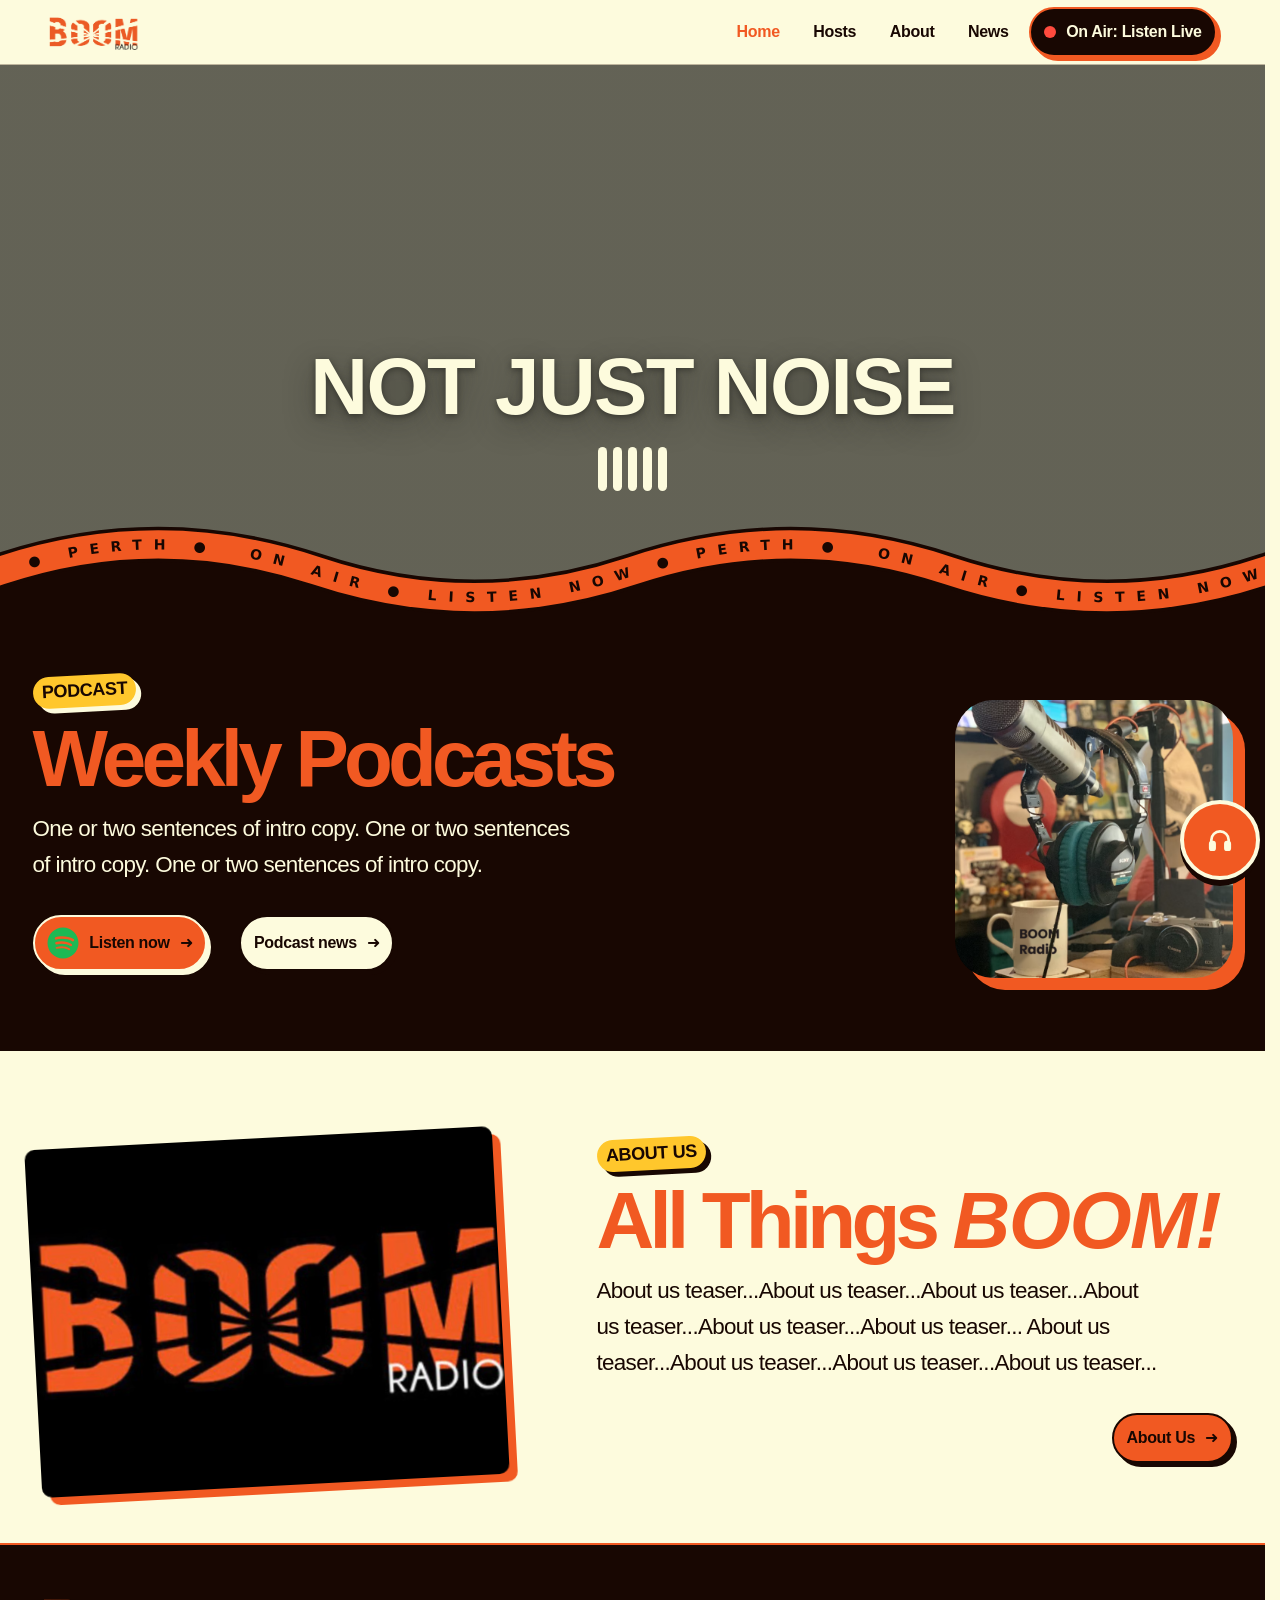
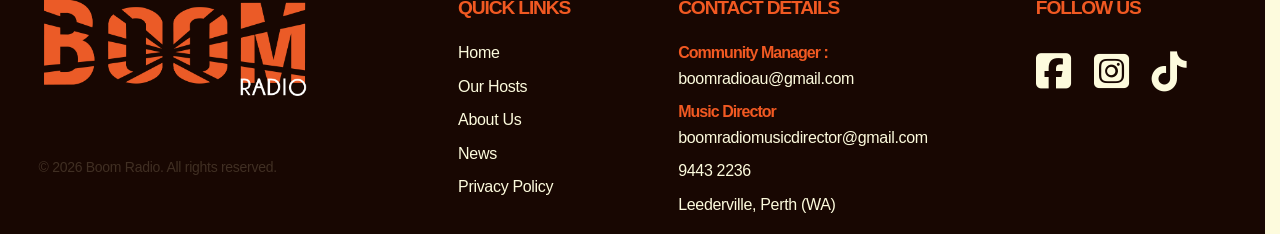
==== index.html @ 3ccecd38 "Adding font awesome links in head" ====
<!DOCTYPE html>
<html lang="en">
<head>
    <meta charset="UTF-8">
    <meta name="viewport" content="width=device-width, initial-scale=1.0">
    <meta name="description" content="Boom Radio brings you the greatest hits, live shows, podcasts, news, and entertainment. Listen online anytime and enjoy classic boom.">
    <link rel="stylesheet" href="css/reset.css">
    <link rel="stylesheet" href="css/core.css">
    <link rel="stylesheet" href="https://cdnjs.cloudflare.com/ajax/libs/font-awesome/6.5.2/css/all.min.css">

    <link rel="stylesheet" href="https://cloudflare.com">

    <link rel="stylesheet" href="css/components/header-nav.css">
    <link rel="stylesheet" href="css/components/site-footer.css">
    <link rel="stylesheet" href="css/components/carousel.css">
    <link rel="stylesheet" href="css/components/carousel-arrow-addon.css">
    <link rel="stylesheet" href="css/components/section-header.css">
    <link rel="stylesheet" href="css/components/badge.css">
    <link rel="stylesheet" href="css/components/hero.css">
    <link rel="stylesheet" href="css/components/hero-cycle-addon.css">

    <link rel="stylesheet" href="css/custom.css">
    <title>BOOM Radio</title>
    <script src="js/carousel-arrow-addon.js" defer></script>
    <script src="js/carousel-autoplay-addon.js" defer></script>
    <script src="js/radio.js" defer></script>
</head>
<body>
    <header class="site-header drawer-right">
        <div class="site-header__inner container">
            <a href="index.html" class="site-header__brand">
                <img src="img/boom-black.png" alt="Site Logo">
            </a>
            <button type="button" class="site-header__toggle" popovertarget="site-nav" aria-label="Menu">
                <span aria-hidden="true">☰</span>
                <span class="visually-hidden">Menu</span>
            </button>
            <nav id="site-nav" class="site-nav" popover aria-label="Main navigation">
                <a href="index.html" class="site-nav__link active">Home</a>
                <a href="schedule.html" class="site-nav__link">Hosts</a>
                <a href="about.html" class="site-nav__link">About</a>
                <a href="news.html" class="site-nav__link">News</a>
                <a href="#radio" class="btn-general btn-cta open-radio"><span class="dot"></span>On Air: Listen Live</a>
            </nav>
        </div>
    </header>
    <main id="main">
        <section id="hero" class="hero hero--cycle" aria-labelledby="hero-title">
        <div class="hero__cycle-layers" aria-hidden="true">
            <div class="hero__cycle-layer" style="--i: 0; background-image: url('img/mug_boom.png');"></div>
            <div class="hero__cycle-layer" style="--i: 1; background-image: url('img/boom-black.png');"></div>
            <div class="hero__cycle-layer" style="--i: 2; background-image: url('img/mug_boom.png');"></div>
        </div>
        <header class="hero__content stack">
            <h1 id="hero-title__home" class="hero__title">NOT JUST NOISE</h1>
            <!-- wrap nav -->
            <!-- <a href="#" class="btn btn--primary">Start learning</a> -->
             <div class="eq" aria-hidden="true">
                    <i></i><i></i><i></i><i></i><i></i>
            </div>
        </header>
        <!-- <label class="hero-cycle-toggle">
            <input class="hero-cycle-pause" type="checkbox">
            Pause background motion
        </label> -->
        <svg class="wave-marquee" viewBox="0 -50 1440 150" aria-hidden="true">
            <defs>
                <path id="wave" d="M-360 50 C -240 90, -120 90, 0 50
                                C 120 10, 240 10, 360 50 S 600 90, 720 50 S 960 10, 1080 50 S 1320 90, 1440 50
                                S 1680 10, 1800 50"/>
            </defs>
    
            <!-- dark fill, closed off just below the lowest point of the wave -->
            <path fill="#180702"
                    d="M-10 50 L0 50 C 120 10, 240 10, 360 50 S 600 90, 720 50 S 960 10, 1080 50 S 1320 90, 1440 50 L1450 50 L1450 100 L-10 100 Z"/>
    
            <!-- ribbon, lifted 22 so it overlaps the dark fill slightly -->
            <g transform="translate(0 -16)">
                <use class="wave-outline" href="#wave" fill="none" stroke="#180702" stroke-width="40"/>
                <use class="wave-ribbon" href="#wave" fill="none" stroke="#F15922" stroke-width="32"/>
    
                <text class="wave-text" font-size="16" font-weight="700" fill="#180702" dominant-baseline="central"
                    textLength="2880" lengthAdjust="spacing">
                <textPath href="#wave" startOffset="0">
                    <animate attributeName="startOffset" from="0" to="-720" dur="15s" repeatCount="indefinite"/>
                    ON AIR ● LISTEN NOW ● PERTH ●&#160;
                    ON AIR ● LISTEN NOW ● PERTH ●&#160;
                    ON AIR ● LISTEN NOW ● PERTH ●&#160;
                    ON AIR ● LISTEN NOW ● PERTH ●&#160;
                </textPath>
                </text>
            </g>
        </svg>
    </section>


        <section class="section podcast">
            <div class="container podcast-content">
                <header class="section-header section-header__podcast stack">
                    <span class="badge badge--accent badge--pill badge-podcast">PODCAST</span>
                    <h1 class="section-header__title section-header__title--podcast">Weekly Podcasts</h1>
                    <p class="section-header__intro section-header__intro--podcast">One or two sentences of intro copy.
                        One or two sentences of intro copy.
                        One or two sentences of intro copy.
                    </p>
                    <nav class="podcast-navigation" aria-labelledby="podcast navigation">
                        <a href="https://open.spotify.com/show/6m40vCGngb9wTO6bj4cJvY" target="_blank" class="btn-general btn-accent-light">
                            <svg xmlns="http://w3.org" viewBox="0 0 496 512" width="32" height="32" fill="#1DB954">
                            <!-- Official Spotify Icon Path -->
                            <path d="M248 8C111 8 0 119 0 256s111 248 248 248 248-111 248-248S385 8 248 8zm115 357c-4.5 7.4-14.2 9.8-21.6 5.3-51.4-31.4-116.1-38.5-192.3-21.1-8.4 1.9-16.8-3.4-18.7-11.8-1.9-8.4 3.4-16.8 11.8-18.7 83.6-19.1 155-11 212.9 24.4 7.4 4.5 9.8 14.2 5.3 21.9zm30.8-67.4c-5.7 9.2-17.7 12.2-26.9 6.5-58.9-36.2-148.6-46.7-218.3-25.5-10.4 3.1-21.3-2.9-24.4-13.3-3.1-10.4 2.9-21.3 13.3-24.4 80-24.3 179-12.6 247.3 29.5 9.2 5.6 12.2 17.6 6.5 27.2zm2.5-70.3c-70.6-42-187.1-45.9-254-25.6-10.8 3.3-22.3-2.7-25.6-13.5-3.3-10.8 2.7-22.3 13.5-25.6 77-23.4 206-18.9 287.4 29.4 9.8 5.8 13.1 18.4 7.3 28.2-5.7 9.7-18.4 13.1-28.2 7.5z"/>
                            </svg>
                            Listen now <span class="arrow">➜</span>
                        </a>
                        <a href="news.html" class="btn-general btn-bg">Podcast news <span class="arrow">➜</span></a>
                    </nav>
                </header>
                <img class="podcast-img" src="img/mug_boom.png" alt="podcast feature image">
            </div>
        </section>

        <section class="section container section-about__teaser">
            <header class="section-header stack header-about__teaser">
                <span class="badge badge--accent badge--pill badge-about__teaser">ABOUT US</span>
                <h1 class="section-header__title">All Things <span class="italic">BOOM!</span></h1>
                <p class="section-header__intro section-about__intro">
                    About us teaser...About us teaser...About us teaser...About us teaser...About us teaser...About us teaser...
                    About us teaser...About us teaser...About us teaser...About us teaser...
                </p>
                <nav class="site-about__teaser--nav" aria-label="home about teaser navigation">
                    <a class="btn-general btn-accent-dark" href="about.html">About Us <span class="arrow">➜</span></a>
                </nav>
            </header>
            <img class="about-teaser__img" src="img/boom-logo-black.png" alt="boom logo">
        </section>

    </main>
        <footer class="site-footer">
        <div class="container site-footer__content cluster">
            <section class="footer-block stack">
                <img class="site-footer__logo" src="img/boom-white.png" alt="Site logo">
                <p class="site-footer__copyright">&copy; 2026 Boom Radio. All rights reserved.</p>
            </section>
            <section class="footer-block stack">
                <h3>QUICK LINKS</h3>
                <nav class="site-footer__nav" aria-labelledby="Footer navigation">
                    <a href="index.html">Home</a>
                    <a href="scehdule.html">Our Hosts</a>
                    <a href="about.html">About Us</a>
                    <a href="news.html">News</a>
                    <a href="#">Privacy Policy</a>
                </nav>
            </section>
            <article class="footer-block stack">
                <h3>CONTACT DETAILS</h3>
                <section class="contact">
                    <h4 class="email-header">Community Manager :</h4>
                    <p>boomradioau@gmail.com</p>
                    <h4 class="email-header">Music Director</h4>
                    <p>boomradiomusicdirector@gmail.com</p>
                    <p>9443 2236</p>
                    <p>Leederville, Perth (WA)</p>
                </section>
            </article>
            <section class="footer-block stack">
                <h3>FOLLOW US</h3>
                <nav class="site-footer__nav" aria-label="Footer navigation">
                    <a href="https://www.facebook.com/boomradioau/" target="blank" aria-label="Facebook"><i class="fa-brands fa-square-facebook"></i></a>
                    <a href="https://www.instagram.com/boomradioau/" target="blank" aria-label="Instagram"><i class="fa-brands fa-square-instagram"></i></a>
                    <a href="https://www.tiktok.com/@boomradioau" target="blank" aria-label="TikTok"><i class="fa-brands fa-tiktok"></i></a>
                </nav>
            </section>
        </div>
        <button id="radio-toggle" type="button" aria-label="Open radio player" aria-expanded="false"
            aria-controls="radio-panel">
            <svg class="icon-headphones" viewBox="0 0 24 24" fill="none" stroke="currentColor" stroke-width="2.5"
                stroke-linecap="round" stroke-linejoin="round" aria-hidden="true">
                <path d="M4 15v-3a8 8 0 0 1 16 0v3" />
                <rect x="3" y="14" width="4" height="7" rx="1.5" fill="currentColor" />
                <rect x="17" y="14" width="4" height="7" rx="1.5" fill="currentColor" />
            </svg>
            <svg class="icon-close" viewBox="0 0 24 24" fill="none" stroke="currentColor" stroke-width="3"
                stroke-linecap="round" aria-hidden="true">
                <path d="M6 6l12 12M18 6L6 18" />
            </svg>
        </button>
        <div id="radio-panel" aria-hidden="true">
            <iframe data-src="https://tunein.com/embed/player/s195836/?autoplay=true" title="BOOM Radio live player"
                allow="autoplay"></iframe>
        </div>
    </footer>
</body>
</html>
---- css/core.css ----
/*
  NOTE ON LAYER ORDER: the @layer declaration lives in reset.css, which
  is always linked first. It is not repeated here - repeating it is a
  silent no-op that creates confusion about which file is authoritative.

  core.css includes:
  - theme tokens
  - layout primitives (the systems that arrange the page: .container,
    .grid, .stack, .cluster, etc.)
  - a small set of default core patterns
  - utilities: small, atomic, single-property helper classes
    (.text-muted, .justify-center, .divider, etc.) - see the @layer
    utilities comment further down for why these are split out from
    layout rather than grouped with it.

  reset.css also contributes to the utilities layer (:focus-visible,
  .visually-hidden) - both merge into one layer regardless of which
  file declares them. Specialized modules stay in css/components/.
*/


/* =====================
   Tokens and theme defaults
   ===================== */
@layer tokens {
  :root {
    color-scheme: dark;
    --color-bg: #020617;
    --color-text: #e5e7eb;
    --color-accent-seed: #8b5cf6;
    --color-accent-default: color-mix(in oklab, var(--color-accent-seed) 82%, var(--color-bg) 18%);
    --color-accent: var(--color-accent-default);
    --color-on-accent: var(--color-text);
    /* --color-accent, mixed toward the page background, reads well as
       a fill but fails contrast as text (as low as 2.2:1 measured on
       the default dark theme). This variant is for exactly that case:
       accent-colored TEXT on a surface (.text-accent, active/selected
       states, badge labels). Never use it as a background fill;
       --color-accent already covers that and pairs correctly with
       --color-on-accent.

       light-dark() rather than one fixed mix, because "lighten the
       seed for contrast" only works on a dark theme - on a light
       theme (color-scheme: light, as every customised site in this
       project sets) the surface is already light, so the SAME mix
       toward white gets less readable, not more (measured as low as
       1.2:1 on a light site theme). A light theme needs the opposite
       adjustment: darken the seed instead. Each branch is verified at
       >=6:1 against every theme (default + all 5 site themes) tested
       when this was added - comfortable margin above the 4.5:1 floor,
       not a bare pass.

       light-dark() is Baseline: Newly available (shipped everywhere
       since May 2024, not yet Widely available), an exception to this
       framework's usual Widely-available bar for core tokens - see
       docs/index.html's browser support policy. Accepted here because
       an unsupporting browser's fallback is harmless: the custom
       property's invalid value resolves to the inherited text color
       instead, which is always legible, just without the extra
       light/dark-aware contrast boost. */
    --color-accent-text: light-dark(
      color-mix(in oklab, var(--color-accent-seed) 75%, black 25%),
      color-mix(in oklab, var(--color-accent-seed) 75%, white 25%)
    );
    /* Semantic status colours - override in custom.css if needed */
    --color-error:   #fca5a5;
    --color-success: #86efac;
    --color-warning: #fde68a;
    --color-info:    #93c5fd;

    --color-surface: color-mix(in oklab, var(--color-bg) 90%, var(--color-text) 10%);
    --color-elevated: color-mix(in oklab, var(--color-bg) 82%, var(--color-text) 18%);
    /* 80%, not the original 65% - measured against the two darkest
       surfaces this is actually used as text on: --color-elevated
       (footers, badges) and .media-gallery__caption's own darker
       color-mix(surface, black) background. 65% passed the default
       dark palette against --color-elevated (4.60:1) but fell short
       everywhere else - as low as 3.76:1 against the caption
       background on a customised site theme, against a 4.5:1 floor.
       80% clears BOTH backgrounds on the default palette and every
       customised site theme (4.86 the closest margin, 9.05 the most). */
    --color-muted: color-mix(in oklab, var(--color-text) 80%, var(--color-bg));
    --color-border: color-mix(in oklab, var(--color-surface) 70%, var(--color-text) 18%);
    --color-border-strong: color-mix(in oklab, var(--color-surface) 45%, var(--color-text) 35%);
    --color-hover: color-mix(in oklab, var(--color-bg) 60%, var(--color-accent));
    --color-backdrop: rgb(0 0 0 / 0.85);

    --shadow-elevated: 0 12px 36px color-mix(in oklab, var(--color-bg) 50%, transparent);

    --container-max: 1200px;
    --content-max: 70ch;

    --nav-height: 64px;

    --space-unit: 0.25rem;
    --space-2: calc(var(--space-unit) * 2);
    --space-4: calc(var(--space-unit) * 4);
    --space-6: calc(var(--space-unit) * 6);
    --space-8: calc(var(--space-unit) * 8);
    --space-12: calc(var(--space-unit) * 12);
    --space-16: calc(var(--space-unit) * 16);
    --space-24: calc(var(--space-unit) * 24);

    /*
      TYPOGRAPHY

      Plain rem literals from a small, fixed set below - not a
      --text-xs/sm/md/lg/xl token family. See docs/index.html's
      Conventions section for why. Fluid clamp() display headings
      match the ones already used in hero.css, so the two stay
      consistent with each other.

        0.75rem   badges, captions, table meta
        0.9rem    secondary text, form help, errors
        1rem      body copy
        1.125rem  card titles
        1.375rem  panel and drawer headings
        1.5rem    footer and nav brand
        1.75rem / 2.5rem / 3rem   display sizes
    */

    /*
      FUTURE (CSS-only, blocked on support) - text-box-trim
      Engines:  all three shipped - Chrome/Edge 133+, Safari 18.2+,
                Firefox 154+. Global 84%. Checked 2026-08-21.
      Blocked on: user adoption, not implementation. Firefox 154 is
                recent enough that real-world coverage is still
                climbing, and this changes vertical rhythm, so
                supporting and non-supporting browsers would space
                headings differently while it settles.
      What it buys: removes the font's built-in half-leading above and
                below a heading, so the gap you set in a .stack is the
                gap you actually see. Right now every heading carries
                invisible padding that varies by font, which is why
                heading spacing needs eyeballing per component.
      Ship when: Firefox 154 has been out long enough that the split
                stops being visible in class. Purely cosmetic, so it
                can go in without a fallback whenever you decide.

        :is(h1, h2, h3, .card__title, .subsection-title) {
          text-box-trim: trim-both;
          text-box-edge: cap alphabetic;
        }
    */

    --max-w-narrow: 800px;

    --radius: 8px;
    --radius-lg: 16px;

    --transition-fast: 0.2s ease;
    --transition-base: 0.3s ease;
  }
}


@layer layout {
  body {
    background-color: var(--color-bg);
    color: var(--color-text);
    min-height: 100vh;
    display: flex;
    flex-direction: column;
  }

  /* Direct child only - the docs site nests its <main> inside .shell,
     which already sizes itself via grid. This only ever touches the
     plain header/main/footer page shape. */
  body > main {
    flex: 1 0 auto;
  }

  .container {
    width: min(100% - 2rem, var(--container-max));
    margin-inline: auto;
  }

  .section {
    padding-block: var(--space-12);
  }

  /* Cancels .section's top padding for a section that follows another
     section with no visual gap wanted (e.g. immediately after a hero,
     or a two-part page intro split across two .section blocks). Only
     the top is flush - .section's bottom padding is untouched, so the
     next section down still gets normal breathing room. */
  .section--flush-start {
    padding-block-start: 0;
  }

  section {
    scroll-margin-block-start: calc(var(--nav-height) + 1rem);
  }

  /* -----------------------------------------------------------------
     GRID PRIMITIVE

     Two coexisting APIs, both passed in from the HTML as inline
     custom properties:

       --col-count / -md / -lg   a number of equal-width columns
       --col-widths / -md / -lg  a full grid-template-columns value
                                 for columns of differing widths

     At any one breakpoint --col-widths* wins over --col-count*.
     Each breakpoint builds its own complete --col-layout-* value; if
     neither token is set for that breakpoint the variable resolves to
     the guaranteed-invalid value, so var() falls through to the next
     breakpoint down. A breakpoint's own layout therefore always beats
     a smaller breakpoint's, whichever tokens happen to be set.
  ----------------------------------------------------------------- */
  .grid {
    list-style: none;
    padding: 0;
    --col-layout: var(
      --col-widths,
      repeat(var(--col-count, 1), minmax(0, 1fr))
    );
    --col-layout-md: var(
      --col-widths-md,
      repeat(var(--col-count-md), minmax(0, 1fr))
    );
    --col-layout-lg: var(
      --col-widths-lg,
      repeat(var(--col-count-lg), minmax(0, 1fr))
    );

    display: grid;
    gap: var(--grid-gap, var(--space-6));
    grid-template-columns: var(--col-layout);
  }

  @media (min-width: 768px) {
    .grid {
      grid-template-columns: var(--col-layout-md, var(--col-layout));
    }
  }

  @media (min-width: 1024px) {
    .grid {
      grid-template-columns: var(--col-layout-lg, var(--col-layout-md, var(--col-layout)));
    }
  }

  .auto-grid {
    list-style: none;
    padding: 0;
    --min: 18rem;
    display: grid;
    gap: var(--grid-gap, var(--space-6));
    grid-template-columns: repeat(auto-fit, minmax(min(100%, var(--min)), 1fr));
  }

  .stack > * + * {
    margin-block-start: var(--stack-space, var(--space-4));
  }

  .cluster {
    list-style: none;
    padding: 0;
    display: flex;
    flex-wrap: wrap;
    gap: var(--cluster-gap, var(--space-4));
    align-items: center;
  }

  .cluster--between {
    justify-content: space-between;
  }

  .cluster--end {
    justify-content: flex-end;
  }

  .auto-grid--sm {
    --min: 16rem;
  }
}


@layer components {
  .skip-link {
    position: absolute;
    top: var(--space-4);
    left: var(--space-4);
    z-index: 300;
    padding: 0.75rem 1rem;
    border-radius: var(--radius);
    background: var(--color-accent);
    color: var(--color-on-accent);
    text-decoration: none;
    transform: translateY(-200%);
    transition: transform var(--transition-fast);
  }

  .skip-link:focus {
    transform: translateY(0);
  }

  .btn {
    display: inline-flex;
    align-items: center;
    justify-content: center;
    padding: 0.75rem 1.25rem;
    border: 2px solid transparent;
    border-radius: var(--radius);
    text-decoration: none;
    font-weight: 600;
    cursor: pointer;
    /* Named explicitly rather than "transition: var(--transition-fast)"
       (shorthand for transition-property: all) - a future style added
       to a hover/active/disabled state (padding, width, whatever)
       would otherwise animate silently, whether that was wanted or
       not. Add new properties here deliberately when a variant
       actually needs them to transition. */
    transition:
      background-color var(--transition-fast),
      border-color var(--transition-fast),
      opacity var(--transition-fast);
  }

  .btn--primary {
    background: var(--color-accent);
    color: var(--color-on-accent);
    border-color: color-mix(in oklab, var(--color-accent) 62%, var(--color-text) 38%);
  }

  .btn--primary:hover {
    background: color-mix(in oklab, var(--color-accent) 88%, var(--color-text) 12%);
    border-color: color-mix(in oklab, var(--color-accent) 54%, var(--color-text) 46%);
  }

  .btn--secondary {
    background: color-mix(in oklab, var(--color-surface) 86%, var(--color-text) 14%);
    color: var(--color-text);
    border-color: color-mix(in oklab, var(--color-surface) 55%, var(--color-text) 45%);
  }

  .btn--secondary:hover {
    background: color-mix(in oklab, var(--color-surface) 78%, var(--color-text) 22%);
  }

  /* .card, .card__title, and .card p - see css/components/card.css for
     the standalone reference copy of this component. Baked in here
     too since nearly every page in this project uses it. */
  /*
    container-type/container-name make .card a named containment
    context, so the @container rule below responds to the CARD's own
    width, not the viewport. A card squeezed into a 3-column grid stays
    compact; the same card alone in a single column gets more breathing
    room, regardless of browser width.

    Note container-type: inline-size implies contain: layout, which
    makes .card a containing block for absolutely positioned
    descendants. Every component that positions absolutely already
    carries its own positioned wrapper (.timeline__item,
    .loading-overlay) or lives in the top layer (popovers, lightbox),
    so nothing in this framework moves. Worth knowing if you add one
    that doesn't.
  */
  .card {
    background: var(--color-surface);
    border: 1px solid var(--color-border);
    border-radius: var(--radius);
    padding: var(--card-padding, var(--space-6));
    min-height: var(--card-min-height, auto);
    container-type: inline-size;
    container-name: card;
  }

  /* .card__title, not a bare "h3" element selector - a card's heading
     can legitimately be an h2 or h3 depending on the page's own
     outline, so the styling hook is a class, not a tag. */
  .card__title {
    font-size: var(--card-heading-size, 1.125rem);
    font-weight: 600;
    margin-block-end: var(--space-2);
  }

  .card p {
    color: var(--color-muted);
    font-size: var(--card-body-size, 0.9375rem);
    line-height: 1.6;
  }

  /*
    Once a card is wide enough to carry it, both the title and body
    step up - calculated from --card-heading-size/--card-body-size
    rather than set as second fixed sizes, so overriding those hooks
    moves both steps together. Nothing here asks how big the WINDOW
    is - the same card is compact in a 3-up grid and roomier in a
    single column, on the same screen, at the same moment.

    380px is measured on the CONTENT box, so with --space-6 padding
    and a 1px border it actually trips at roughly 430px of card. That
    is about where a card stops feeling like a tile and starts feeling
    like a panel.
  */
  @container card (min-width: 380px) {
    .card__title {
      font-size: calc(var(--card-heading-size, 1.125rem) + 0.25rem);
    }

    .card p {
      font-size: calc(var(--card-body-size, 0.9375rem) + 0.0625rem);
      line-height: 1.7;
    }
  }

  /* Flags a card as a destructive/high-caution area (a "danger zone"
     block of irreversible actions) - the same warning-colour intent
     as .btn--danger, applied to the container instead of a button. */
  .card--danger {
    border-color: var(--color-error);
  }

  /* .section-header and its parts - see css/components/section-header.css
     for the standalone reference copy. Baked in here too since almost
     every page in this project uses it. */
  .section-header {
    --stack-space: var(--space-2);
    margin-block-end: var(--space-8);
  }

  .section-header__eyebrow {
    display: block;
    font-weight: 600;
    letter-spacing: 1px;
    color: var(--color-muted);
    text-transform: uppercase;
    font-size: 0.875rem;
  }

  .section-header__title {
    font-size: clamp(1.6rem, 1.5rem + 0.35vw, 1.75rem);
    line-height: 1.1;
  }

  .section-header__intro {
    font-size: 1rem;
    max-width: clamp(32ch, 95vw, var(--container-max));
    color: var(--color-muted);
    text-wrap: balance;
  }

  /* .site-footer and its parts - see css/components/site-footer.css
     for the standalone reference copy. Baked in here too since every
     page in this project uses it (it's simple enough, ~30 lines, that
     it doesn't justify being a component-only file - see
     site-footer.css's own note). */
  .site-footer {
    padding-block: var(--space-12);
    background: var(--color-elevated);
    border-block-start: 1px solid var(--color-border);
    text-align: center;
  }

  .site-footer__title {
    font-size: 1.5rem;
    letter-spacing: 0.02em;
  }

  .site-footer__nav {
    display: flex;
    justify-content: center;
    flex-wrap: wrap;
    gap: var(--space-6);
    margin-block-end: var(--space-8);
  }

  .site-footer__nav a {
    text-decoration: none;
    font-weight: 500;
  }

  .site-footer__nav a:hover {
    color: var(--color-accent-text);
  }

  .site-footer__copyright {
    color: var(--color-muted);
    font-size: 0.875rem;
  }

  /* Extra breathing room above a manually-spaced page section that
     follows a two-column layout with no .stack ancestor to hand the
     gap to itself - e.g. a "Related products" block on a product
     detail page. */
  .related-products {
    margin-block-start: var(--space-24);
  }
}


/*
  Small, atomic, single-property helper classes - deliberately placed
  in utilities rather than layout. The layer order (see the top of
  this file) puts utilities last, so these reliably win over a
  components-layer rule that happens to set the same property,
  which is the whole point of a utility class. reset.css also
  contributes to this same layer (:focus-visible, .visually-hidden) -
  cascade layers accumulate by name across files, so both live in one
  merged "utilities" layer regardless of which file declares them.
*/
@layer utilities {
  .text-muted { color: var(--color-muted); }
  .text-error { color: var(--color-error); }
  .text-accent { color: var(--color-accent-text); }

  /* Resets color back to the normal body tone - for un-muting one
     word or phrase inside an otherwise .text-muted parent, e.g. a
     result count that should read as normal text in a muted sentence. */
  .text-normal { color: var(--color-text); }

  /* Two size helpers, not a full set - anything else smaller or
     larger than body size is a component's own font-size decision,
     not a utility. These two cover the common case: secondary text a
     notch below body size, wherever it turns up (tables, cards, meta
     rows, form hints). Pairs with .text-muted for that pattern:
       <p class="text-muted text-sm">Last updated 3 hours ago</p> */
  .text-sm { font-size: 0.9rem; }
  .text-xs { font-size: 0.75rem; }

  .text-center { text-align: center; }
  .no-underline { text-decoration: none; }
  .items-center { align-items: center; }
  .items-start { align-items: start; }
  .items-end { align-items: flex-end; }
  .justify-center { justify-content: center; }
  .flex-1 { flex: 1; }

  /* A one-off grid-child placement hook - most .grid usages don't need
     child-level spanning, so this stays a single atomic utility rather
     than a general --col-span custom-property API. */
  .col-span-2 { grid-column: span 2; }

  /* A <hr> reset to a plain 1px rule - the browser default <hr> has a
     3D-inset border box that never matches this framework's flat look. */
  .divider {
    border: none;
    border-block-start: 1px solid var(--color-border);
  }

  /* For a list that needs a class for something other than layout
     (.stack for item spacing, .text-sm for size) but is still real
     bulleted content - see reset.css's note on why that class alone
     doesn't strip its own markers the way an actual layout component
     does. padding-inline-start is a smaller-than-native 1.5rem rather
     than the browser's ~2.5rem default, sized for sitting inside a
     compact panel or dialog rather than a full page. */
  .list-disc {
    list-style: disc;
    padding-inline-start: 1.5rem;
  }

  /* The opposite direction: a classed <ul>/<ol> that isn't one of the
     framework's own layout components (those strip their own markers
     directly - see reset.css) but still isn't real bulleted content -
     e.g. .stack reused purely to space out a list of cards, or a
     skeleton-loading placeholder list. */
  .list-none {
    list-style: none;
    padding: 0;
  }

  /* A small bold heading for organizing content within a single page
     or panel - one step below .section-header__title, and without
     its own margin so spacing stays under the caller's control
     (a .stack gap, an explicit margin-block-end, etc). */
  .subsection-title {
    font-size: 1rem;
    font-weight: 700;
  }

  /* An inline class-name reference inside a heading shouldn't inherit
     the heading's own size and weight - it's a citation, not part of
     the heading text itself. */
  .subsection-title code {
    font-size: 0.8rem;
    font-weight: 400;
  }

  /* A trailing annotation after a subsection-title's own text - an
     implementation note or file reference, de-emphasized and pushed
     right rather than part of the heading itself. */
  .subsection-title__note {
    font-size: 0.75rem;
    font-weight: 400;
    color: var(--color-muted);
    margin-inline-start: var(--space-4);
  }

  .text-nowrap { white-space: nowrap; }

  /* Single-line truncation with an ellipsis - needs a bounded or
     shrinkable width on the element to have any visible effect. */
  .truncate {
    overflow: hidden;
    text-overflow: ellipsis;
    white-space: nowrap;
  }

  .max-w-narrow {
    max-width: var(--max-w-narrow, 800px);
    margin-inline: auto;
  }
}
---- css/components/header-nav.css ----
/*
  header-nav.css
  ---------------------------------------------------------------------
  Sticky site header with a horizontal nav on desktop and an animated
  slide-in drawer on mobile, powered by the native HTML Popover API.

  GRACEFUL DEGRADATION:
    The Popover API is Baseline: Newly available - shipped in every
    core engine, but real and not universal in the installed base yet
    (see docs/index.html's browser support policy), and unlike this
    framework's other Popover-based components (which fail harmlessly
    when unsupported), a hidden mobile nav with no fallback would make
    navigation completely unreachable below 1024px for every visitor
    on an unsupported browser.

    So the mobile nav is built in two layers:
      1. BASELINE - a plain, always-visible stacked list. This is
         what every browser gets by default, including ones with no
         Popover support at all.
      2. ENHANCED - gated behind @supports selector(:popover-open),
         a real feature-detection query (not a browser-version
         guess). Only browsers that actually support the API get the
         hidden/animated slide-in drawer, which overrides the
         baseline entirely.

    Worst case on an unsupported browser: a plain stacked nav list
    instead of a drawer. Never: no navigation at all.

  Requires: css/reset.css, css/core.css

  DRAWER DIRECTION - set in HTML, not CSS:
    Left drawer (default):  <header class="site-header">
    Right drawer:           <header class="site-header drawer-right">

    Direction is controlled by the private custom property --_drawer-slide
    on .site-nav inside the mobile media query.  The underscore prefix
    signals this is an internal implementation detail - not a public
    token and not overridable from custom.css.

      Default (left):  --_drawer-slide: -100%  (starts off-screen left)
      drawer-right:    --_drawer-slide: 100%   (starts off-screen right)

    RTL (right-to-left) language pages are also handled - directions
    are swapped automatically when dir="rtl" is on the <html> element.

  HAMBURGER BUTTON POSITION - controlled by DOM order in HTML:
    The toggle button and brand link are siblings inside
    .site-header__inner.  Their visual position on mobile follows
    DOM order since the inner wrapper uses space-between flex.

    Hamburger on the RIGHT (default):
      <div class="site-header__inner container">
        <a class="site-header__brand">Cascade</a>
        <button class="site-header__toggle">...</button>
        <nav class="site-nav" ...>...</nav>
      </div>

    Hamburger on the LEFT:
      <div class="site-header__inner container">
        <button class="site-header__toggle">...</button>
        <a class="site-header__brand">Cascade</a>
        <nav class="site-nav" ...>...</nav>
      </div>

    On desktop (1024px+) the toggle is hidden regardless of order.
    The :has() selectors at the bottom of this file detect brand/nav
    DOM order and position the desktop nav correctly for both layouts.

  POPOVER API:
    The <nav popover> and <button popovertarget="site-nav"> in HTML
    wire the toggle to the nav panel automatically - no JavaScript.
    The browser handles open/close, Escape key, and outside-click.

  HTML STRUCTURE:
    <header class="site-header">
      <div class="site-header__inner container">
        <a href="#" class="site-header__brand">Brand</a>
        <button type="button" class="site-header__toggle" popovertarget="site-nav" aria-label="Menu">
          <span aria-hidden="true">☰</span>
          <span class="visually-hidden">Menu</span>
        </button>
        <nav id="site-nav" class="site-nav" popover aria-label="Main navigation">
          <a href="#" class="site-nav__link">Home</a>
          <a href="#" class="site-nav__link site-nav__link--cta">Get Started</a>
        </nav>
      </div>
    </header>
  ---------------------------------------------------------------------
*/

@layer tokens {
  :root {
    --drawer-width: min(86vw, 320px);
    /*
      Used only by .site-nav below - not shared with any other
      component, so it lives here rather than in core.css.
    */
  }
}

@layer components {

  /* -------------------------------------------------------------------
     SITE HEADER

     position: sticky + inset-block-start: 0
       Header sticks to the top of the viewport as the user scrolls.
       inset-block-start is the logical equivalent of top: 0.

     z-index: 200
       Sits above page content but below the skip link (z-index: 300).
  ------------------------------------------------------------------- */
  .site-header {
    position: sticky;
    inset-block-start: 0;
    z-index: 200;
    min-height: var(--nav-height);
    background: var(--color-elevated);
    border-block-end: 1px solid var(--color-border);
  }


  /* -------------------------------------------------------------------
     INNER WRAPPER

     Flex row containing the brand link and the nav.
     justify-content: space-between pushes brand left, nav right.
     padding-inline adds horizontal edge padding without affecting
     the container's max-width calculation.
  ------------------------------------------------------------------- */
  .site-header__inner {
    min-height: var(--nav-height);
    display: flex;
    align-items: center;
    justify-content: space-between;
    gap: var(--space-4);
    padding-inline: 1rem;
  }


  /* -------------------------------------------------------------------
     BRAND LINK

     font-weight: 900 - heaviest available weight for logo-like presence.
     white-space: nowrap - prevents the brand name wrapping to two lines.
  ------------------------------------------------------------------- */
  .site-header__brand {
    font-weight: 900;
    font-size: clamp(1rem, 5vw, 1.5rem);
    text-decoration: none;
    color: var(--color-text);
    /* A flex item's default min-width: auto prevents it from shrinking
       below its unwrapped text width, so a long brand name would push
       the whole header (and document) wider than the viewport without
       this. min-inline-size: 0 lets it shrink; the rest truncates what
       no longer fits instead of wrapping or overflowing. */
    min-inline-size: 0;
    max-inline-size: calc(100% - 60px);
    overflow: hidden;
    text-overflow: ellipsis;
    white-space: nowrap;
  }


  /* -------------------------------------------------------------------
     HAMBURGER TOGGLE BUTTON

     Visible on mobile only - hidden at 1024px+ (see desktop query).

     inline-size / block-size - logical equivalents of width / height.
     display: grid + place-items: center - centres the icon.
     44px × 44px meets WCAG 2.5.5 Target Size (Enhanced), Level AAA -
     the 24px×24px figure in 2.5.8 Target Size (Minimum) is the AA
     tier; this control clears the stricter AAA one.
  ------------------------------------------------------------------- */
  .site-header__toggle {
    inline-size: 44px;
    block-size: 44px;
    display: grid;
    place-items: center;
    font-size: 1.5rem;
    color: var(--color-text);
    background: transparent;
    border: 1px solid var(--color-border);
    border-radius: var(--radius);
    cursor: pointer;
    transition:
      color var(--transition-fast),
      border-color var(--transition-fast),
      background var(--transition-fast);
  }

  .site-header__toggle:hover {
    color: var(--color-accent-text);
    border-color: var(--color-accent);
    background: var(--color-hover);
  }

  /* place-items: center above centers this span's box exactly, but the
     ☰ glyph's own ink isn't centered within that box in system-ui -
     measured 1.5px low. This nudges the visible strokes, not the box,
     back to true center. */
  .site-header__toggle span[aria-hidden="true"] {
    transform: translateY(-1.5px);
  }


  /* -------------------------------------------------------------------
     WORDPRESS COMPATIBILITY

     Matches class names WordPress outputs for nav menus so this
     framework works in WordPress themes without modification.
  ------------------------------------------------------------------- */
  .site-nav .menu,
  .site-nav .sub-menu {
    list-style: none;
    margin: 0;
    padding: 0;
  }

  .site-nav .menu-item {
    list-style: none;
  }


  /* -------------------------------------------------------------------
     NAV LINKS - shared mobile + desktop styles
  ------------------------------------------------------------------- */
  .site-nav__link,
  .site-nav .menu a {
    display: block;
    padding: 0.65rem 0.8rem;
    border-radius: var(--radius);
    text-decoration: none;
    font-weight: 500;
    color: var(--color-text);
  }
    .site-nav__link:hover,
    .site-nav .menu a:hover {
      background: var(--color-hover);
      color: var(--color-text);
    }

    
  /* -------------------------------------------------------------------
     CTA LINK - styled as a filled accent button in the nav
  ------------------------------------------------------------------- */
  .site-nav__link--cta {
    background: var(--color-accent);
    color: var(--color-on-accent);
    text-align: center;
    font-weight: 700;
  }

  .site-nav__link--cta:hover {
    background: color-mix(in oklab, var(--color-accent) 82%, var(--color-text) 18%);
    color: var(--color-on-accent);
  }


  /* -------------------------------------------------------------------
     ACTIVE PAGE STATES - WordPress compatibility
  ------------------------------------------------------------------- */
  .site-nav .current-menu-item > a,
  .site-nav .current-menu-ancestor > a,
  .site-nav .current_page_item > a,
  .site-nav .current_page_parent > a {
    color: var(--color-accent-text);
  }


  /* ===================================================================
     MOBILE NAV DRAWER - max-width: 1023px
     =================================================================== */
  @media (max-width: 1023px) {

    /* Lets the baseline .site-nav drop to its own full-width row
       below the brand/toggle row instead of squeezing into it. No
       effect once Popover support takes .site-nav out of flow
       entirely (position: fixed) in the @supports block below. */
    .site-header__inner {
      flex-wrap: wrap;
    }

    /* -----------------------------------------------------------------
       BASELINE - always visible, no Popover support required
    ----------------------------------------------------------------- */
    .site-nav {
      display: flex;
      flex-direction: column;
      flex-basis: 100%;
      gap: var(--space-2);
      padding: var(--space-6);
      background: var(--color-elevated);
      border-block-start: 1px solid var(--color-border);
    }

    /* WordPress menu wrapper - applies in both the baseline and the
       enhanced drawer below, since it's about menu structure, not
       Popover behaviour. */
    .site-nav > .menu,
    .site-nav > div > .menu {
      display: flex;
      flex-direction: column;
      gap: var(--space-2);
      inline-size: 100%;
      margin: 0;
      padding: 0;
    }

    /* No working toggle without Popover support - the nav above is
       already visible, so hide the button rather than leave a dead
       click target next to it. */
    @supports not selector(:popover-open) {
      .site-header__toggle {
        display: none;
      }
    }

    /* -----------------------------------------------------------------
       ENHANCED - real Popover API support, feature-detected

       Overrides every property that matters from the baseline above
       with the hidden/animated slide-in drawer treatment.
    ----------------------------------------------------------------- */
    @supports selector(:popover-open) {

      .site-nav {
        /*
          --_drawer-slide
          ----------------
          Private custom property - underscore prefix signals this is
          internal and not overridable from custom.css.

          Controls the off-screen starting position for the slide animation:
            -100% = starts off-screen to the LEFT  (default)
             100% = starts off-screen to the RIGHT (.drawer-right)

          Overridden below by .site-header.drawer-right and [dir="rtl"].
        */
        --_drawer-slide: -100%;

        position: fixed;
        inset-block-start: var(--nav-height);  /* just below the sticky header */
        inset-inline-start: 0;                 /* anchored to left edge         */
        inset-inline-end: auto;
        inline-size: var(--drawer-width);
        max-inline-size: 100%;
        block-size: calc(100dvb - var(--nav-height)); /* fill remaining viewport */
        margin: 0;
        padding: var(--space-6);
        display: none;                         /* hidden until :popover-open    */
        flex-direction: column;
        gap: var(--space-2);
        background: var(--color-elevated);
        border: 0;
        border-inline-start: 0;
        border-inline-end: 1px solid var(--color-border);
        overflow-y: auto;
        transform: translateX(var(--_drawer-slide));
        transition: transform var(--transition-base);
      }

      /*
        NOTE: display and overlay are intentionally NOT included in the
        transition, despite transition-behavior: allow-discrete being
        available in modern browsers.

        Including display in the transition causes the nav to briefly
        appear as visible when resizing the viewport downward across the
        1024px breakpoint - the browser animates display: flex → none
        and renders the nav during that animation.

        Keeping only transform in the transition means:
         - The drawer snaps hidden/visible (display change is instant)
         - The slide animation still runs via transform
         - @starting-style still provides the entry animation start point
         - No flash on viewport resize
      */

      /* RIGHT DRAWER - add class="drawer-right" to <header> */
      .site-header.drawer-right .site-nav {
        --_drawer-slide: 100%;

        inset-inline-start: auto;
        inset-inline-end: 0;
        border-inline-end: 0;
        border-inline-start: 1px solid var(--color-border);
      }

      /* RTL LANGUAGE SUPPORT */
      :root[dir="rtl"] .site-nav {
        --_drawer-slide: 100%;
      }

      :root[dir="rtl"] .site-header.drawer-right .site-nav {
        --_drawer-slide: -100%;
      }


      /* -----------------------------------------------------------------
         POPOVER OPEN STATE

         The Popover API adds :popover-open when the drawer is open.
         Switch display to flex and animate transform to 0 (on-screen).
      ----------------------------------------------------------------- */
      .site-nav:popover-open {
        display: flex;
        transform: translateX(0);
      }

      /*
        @starting-style defines values the browser animates FROM on entry.
        Even though display snaps instantly, @starting-style still provides
        the transform start point - the drawer slides in from off-screen.
      */
      @starting-style {
        .site-nav:popover-open {
          transform: translateX(var(--_drawer-slide));
        }
      }


      /* -----------------------------------------------------------------
         BACKDROP - dimming overlay behind the drawer
      ----------------------------------------------------------------- */
      .site-nav::backdrop {
        background: transparent;
        transition: background var(--transition-base);
      }

      .site-nav:popover-open::backdrop {
        background: var(--color-backdrop);
      }

      @starting-style {
        .site-nav:popover-open::backdrop {
          background: transparent;
        }
      }

    } /* end @supports selector(:popover-open) */

  } /* end @media (max-width: 1023px) */


  /* ===================================================================
     DESKTOP NAV - min-width: 1024px
     Drawer becomes a horizontal inline flex row.  Toggle is hidden.
     =================================================================== */
  @media (min-width: 1024px) {

    /* Toggle hidden - nav is always visible on desktop */
    .site-header__toggle {
      display: none;
    }

    /* Reset drawer styles - nav becomes a standard flex row */
    .site-nav {
      display: flex !important; /* overrides display: none from mobile */
      position: static;
      block-size: var(--nav-height);
      align-items: center;
      gap: var(--space-2);
      margin: 0;
      padding: 0;
      background: transparent;
      border: none;
      overflow: visible;
      transform: none;
      transition: none;
    }

    /*
      If the popover opens on desktop (e.g. window resized while drawer
      was open), ensure it renders correctly within the header.
      :has() detects which side the brand is on relative to the nav
      and positions accordingly.
    */
    .site-header__inner:is(
      :has(> .site-header__brand ~ .site-nav),
      :has(> .site-nav ~ .site-header__brand)
    ) .site-nav:popover-open {
      position: fixed;
      inset-block-start: 0;
      inset-block-end: auto;
      inline-size: auto;
      block-size: var(--nav-height);
      margin: 0;
      padding: 0;
      background: transparent;
      border: none;
      overflow: visible;
      transform: none;
    }

    /* Brand left, nav right */
    .site-header__inner:has(> .site-header__brand ~ .site-nav) .site-nav:popover-open {
      inset-inline-start: auto;
      inset-inline-end: max(1rem, calc((100vw - var(--container-max)) / 2 + 1rem));
    }

    /* Nav left, brand right */
    .site-header__inner:has(> .site-nav ~ .site-header__brand) .site-nav:popover-open {
      inset-inline-start: max(1rem, calc((100vw - var(--container-max)) / 2 + 1rem));
      inset-inline-end: auto;
    }

    .site-header__inner:has(> .site-nav ~ .site-header__brand):has(.site-nav:popover-open) {
      justify-content: flex-end;
    }

    /* WordPress menu on desktop */
    .site-nav > .menu,
    .site-nav > div > .menu {
      display: flex;
      align-items: center;
      gap: var(--space-2);
      margin: 0;
      padding: 0;
    }

    /* No backdrop on desktop */
    .site-nav::backdrop {
      display: none;
    }

  } /* end @media (min-width: 1024px) */

} /* end @layer components */
---- css/components/site-footer.css ----
/*
  site-footer.css
  ---------------------------------------------------------------------
  The closing footer block: copyright line, footer nav, closing brand.

  NOTE: .site-footer and its parts are used on every page in this
  project, so they are also baked directly into core.css - that copy
  is what actually renders on any page that only loads core.css. This
  file exists as a standalone, single-component reference copy only
  (every component in this project gets one) - it documents which
  rules belong to this component. Never link it directly: linking
  core.css already gets you these rules, and linking both would load
  the same selectors twice.

  Requires: css/reset.css, css/core.css

  HTML STRUCTURE:
    <footer class="site-footer stack">
      <h2 class="site-footer__title">Brand</h2>
      <nav class="site-footer__nav" aria-label="Footer navigation">
        <a href="#">Link</a>
        <a href="#">Link</a>
      </nav>
      <p class="site-footer__copyright">Copyright text.</p>
    </footer>
  ---------------------------------------------------------------------
*/

@layer components {
  .site-footer {
    padding-block: var(--space-12);
    background: var(--color-elevated);
    border-block-start: 1px solid var(--color-border);
    text-align: center;
  }

  .site-footer__title {
    font-size: 1.5rem;
    letter-spacing: 0.02em;
  }

  .site-footer__nav {
    display: flex;
    justify-content: center;
    flex-wrap: wrap;
    gap: var(--space-6);
    margin-block-end: var(--space-8);
  }

  .site-footer__nav a {
    text-decoration: none;
    font-weight: 500;
  }

  .site-footer__nav a:hover {
    color: var(--color-accent-text);
  }

  .site-footer__copyright {
    color: var(--color-muted);
    font-size: 0.875rem;
  }
}
---- css/components/carousel.css ----
/*
  carousel.css
  ---------------------------------------------------------------------
  A horizontally scrolling set of slides that snap into place. No
  JavaScript: the browser's own scroll-snap does the work, exactly as
  <details> does for the accordion. Arrow buttons are an optional
  addon (carousel-arrow-addon.css), not part of the base.

  Requires: css/reset.css, css/core.css

  HTML STRUCTURE:
    <section class="carousel" aria-label="Recent projects">
      <div class="carousel__track" tabindex="0">
        <article class="carousel__slide grid" style="--col-count-lg: 2;">
          <figure class="carousel__media"><img src="..." alt="..." /></figure>
          <div class="carousel__copy stack">
            <h3>Slide heading</h3>
            <p>Whatever this slide is about.</p>
          </div>
        </article>
      </div>
    </section>

  WHY tabindex="0" ON THE TRACK:
    The base carousel has no buttons - scrolling IS the interaction. A
    mouse or trackpad reaches it easily; without a tab stop a keyboard
    user has no way in. tabindex="0" makes the scroll region focusable
    so the arrow keys work, and reset.css already styles
    [tabindex]:focus-visible, so the focus ring comes for free.

  THE CONTENT COLUMN IS DELIBERATELY NEUTRAL:
    .carousel__copy is a plain <div>. It is the one wrapper here that
    exists for content rather than mechanics, and it groups a slide's
    text into a single grid cell beside the media.

    An earlier version used <blockquote class="carousel__copy">, which
    forced every slide to be a quotation - including slides that were
    route reports and product blurbs, with the author's name in a
    <cite> (an element for the title of a work, not for a person).
    A carousel holds testimonials, products, case studies or articles;
    the base must not decide which.

  VARIATION - testimonial:
    <div class="carousel__copy stack">
      <h3>Slide heading</h3>
      <blockquote><p>The quoted sentence.</p></blockquote>
      <p class="carousel__attribution"><strong>Name</strong><br />Role</p>
    </div>

  VARIATION - media opens a lightbox (requires lightbox.css):
    Wrap the image in a .carousel__media-trigger button with
    commandfor/command="show-modal" pointing at a matching
    <dialog class="lightbox">. carousel-lightbox-variant.html has the
    worked example.
      <figure class="carousel__media">
        <button type="button" class="carousel__media-trigger"
                commandfor="shot-1" command="show-modal" aria-label="Open larger image">
          <img src="..." alt="..." />
        </button>
      </figure>

  ONLY ONE <div> HERE, AND IT EARNS ITS PLACE:
    .carousel decorates (border, radius, background) and clips.
    .carousel__track scrolls. Those are two different overflow values
    on the same axis - hidden vs auto - so they cannot be the same
    element. Everything else is a real element: <section> for the
    named region, <article> per slide, <figure> and <blockquote> for
    the content.

    Earlier versions also had .carousel__viewport (which only set
    width: 100%, something a block element already does) and
    .carousel__slide-inner (which only set padding, now on the slide
    itself). Both were removed - a wrapper that sets one property a
    parent already provides is markup a developer has to read, copy,
    and maintain for nothing.

    The one thing that separation would have bought: with a third
    element, .carousel could be overflow: visible and the inner one
    could clip, letting arrows sit OUTSIDE the frame in the page
    gutter. The current addon puts them inside, over the image, so
    nothing needs to escape. If an arrows-outside variant is ever
    wanted, that addon reintroduces the wrapper and documents it -
    the same way gallery-book-addon.css adds what it needs rather
    than the base carrying it for everyone.

  Scroll-snap is not covered by the blanket reduced-motion rule in
  reset.css, which only stops transitions and animations. Smooth
  scrolling is neither, so .carousel__track guards itself below.
  ---------------------------------------------------------------------
*/

@layer components {
  .carousel {
    border: 1px solid var(--color-border);
    border-radius: var(--radius);
    overflow: hidden;
    background: var(--color-surface);
  }

  .carousel__track {
    display: flex;
    overflow-x: auto;
    scroll-snap-type: x mandatory;
    scroll-behavior: smooth;
    /* Stops a swipe that reaches the last slide from continuing on to
       scroll the page (or a parent scroller) behind it. */
    overscroll-behavior-inline: contain;
  }

  @media (prefers-reduced-motion: reduce) {
    .carousel__track { scroll-behavior: auto; }
  }

  /*
    --carousel-slide-size controls how much of the track one slide
    takes. Set it on the .carousel (or on :root for every carousel):

      --carousel-slide-size: 100%;          one slide at a time
      --carousel-slide-size: 50%;           two side by side
      --carousel-slide-size: min(80%, 24rem);  peek at the next one

    Left at the 100% default this behaves exactly as before, so
    nothing that already uses the carousel changes.
  */
  .carousel__slide {
    flex: 0 0 var(--carousel-slide-size, 100%);
    scroll-snap-align: center;
    /* A fast flick would otherwise skip several full-width slides at
       once. This makes each one a hard stop. */
    scroll-snap-stop: always;
    padding: var(--space-6);
  }

  .carousel__media {
    aspect-ratio: 16 / 9;
    border: 1px solid var(--color-border);
    border-radius: var(--radius);
    overflow: hidden;
  }

  .carousel__media-trigger {
    display: block;
    width: 100%;
    height: 100%;
    padding: 0;
    border: 0;
    background: transparent;
    cursor: pointer;
  }

  .carousel__media img {
    width: 100%;
    height: 100%;
    object-fit: cover;
  }

  .carousel__copy h2,
  .carousel__copy h3 {
    margin-block-end: var(--space-2);
    color: var(--color-text);
  }

  .carousel__copy p {
    color: var(--color-muted);
  }

  /* A quotation is one of the things a slide can hold, not what a slide
     is. Styled here so the base looks right when it is used, but the
     anatomy above does not require it. */
  .carousel__copy blockquote {
    margin: 0;
  }

  .carousel__attribution {
    margin-block-start: var(--space-4);
    color: var(--color-muted);
  }
}
---- css/components/carousel-arrow-addon.css ----
/*
  carousel-arrow-addon.css
  ---------------------------------------------------------------------
  Adds previous/next arrow controls on top of carousel.css's scroll-
  snap track, plus the CSS that hides the native scrollbar once
  JavaScript confirms every required element exists for that specific
  carousel instance and adds .carousel--enhanced to it (see
  js/carousel-arrow-addon.js). Without the script, or for a carousel
  whose markup is missing a piece, the controls stay display: none,
  the native scrollbar stays visible, and the base carousel is
  otherwise unaffected.

  Requires: css/reset.css, css/core.css, css/components/carousel.css

  HTML STRUCTURE:
    <section class="carousel" aria-label="Recent projects">
      <div class="carousel__track" tabindex="0">
        <article class="carousel__slide grid" style="--col-count-lg: 2;">
          <figure class="carousel__media"><img src="..." alt="..." /></figure>
          <div class="carousel__copy stack">
            <h2>Slide heading</h2>
            <p>Slide content.</p>
          </div>
        </article>
      </div>
      <div class="carousel__status visually-hidden" aria-live="polite" aria-atomic="true" hidden></div>
      <button type="button" class="carousel__control carousel__control--prev" aria-label="Previous slide"></button>
      <button type="button" class="carousel__control carousel__control--next" aria-label="Next slide"></button>
    </section>

  Previous/next arrows have no text content - the chevron is drawn
  entirely with CSS (a rotated border corner on ::before, see below),
  not a Unicode character. ❮/❯ and similar glyphs render visibly low
  within their own line box in every engine tested (Chromium,
  Firefox, WebKit), a font-metrics quirk of those specific glyphs:
  their drawn ink isn't centered within the box the browser lays out
  for them, so no layout property (padding, line-height, a wrapper's
  own transform) can correct it - those all act on the box, and the
  box already measures as centered. A transform on the BUTTON itself
  doesn't help either: it moves the button and its content together
  as one rigid unit, so it can shift the whole circle but can never
  change the glyph's position relative to it. A border-drawn shape
  sidesteps the problem entirely, since its geometry comes from
  width/height/border-width, not font rendering - it centers exactly
  the same way in every browser and OS. aria-label supplies the
  accessible name either way, exactly as it did with the text glyph.
  ---------------------------------------------------------------------
*/

@layer tokens {
  :root {
    --carousel-control-size: 44px;
    /*
      Used only by .carousel__control below - not shared with any
      other component, so it lives here rather than in core.css.
    */

    /* Deliberately NOT var(--color-text): the control's background
       below is a fixed rgb(0 0 0 / 0.58) regardless of theme, so a
       foreground that inherits the page's own text color is only
       correct by accident in a dark theme, where that variable
       happens to already be light. In a light theme --color-text is
       dark, pairing dark-on-dark - the arrow, a piece of UI a user
       needs to actually see to identify the control, fails WCAG's
       non-text contrast criterion (3:1) at that point. A fixed light
       value is the only foreground that's always correct against a
       background that's always dark. */
    --carousel-control-color: #ffffff;
  }
}

@layer components {
  /* Arrows are positioned against .carousel, and they sit inside its
     bounds, so the base component's overflow: hidden never clips them. */
  .carousel {
    position: relative;
  }

  .carousel__control {
    display: none;
    position: absolute;
    font-size: 1rem; /* prevent inheriting body font-size from affecting glyph/icon scale */
    top: 50%;
    transform: translateY(-50%);
    width: var(--carousel-control-size);
    height: var(--carousel-control-size);
    border-radius: 50%;
    background: rgb(0 0 0 / 0.58);
    color: var(--carousel-control-color);
    border: 1px solid color-mix(in oklab, var(--carousel-control-color) 35%, transparent);
    cursor: pointer;
    z-index: 2;
  }

  .carousel__control:hover {
    background: rgb(0 0 0 / 0.72);
  }

  .carousel__control--prev {
    inset-inline-start: var(--space-2);
  }

  .carousel__control--next {
    inset-inline-end: var(--space-2);
  }

  /* The chevron itself: a clip-path triangle-notch shape, not a
     rotated border corner. A border-corner shape (an earlier version
     of this rule) has its two visible edges both on the SAME half of
     its box, so its own visual weight sits off toward that half no
     matter how the box itself is centered - and nudging it back with
     transform: translate() turned out fragile in practice: combined
     with the rotate() needed to orient the corner, equal-magnitude
     x/y inputs collapse to an almost purely VERTICAL result on
     screen (the horizontal components cancel via the rotation
     matrix), so it never actually corrected the horizontal
     mismatch it was meant to fix, only ever shifted things
     vertically - a trap that isn't obvious without doing the
     trigonometry.

     clip-path avoids the rotation trap: every vertex is placed
     explicitly, no transform involved at all. A bounding-box-
     symmetric first pass (x spanning 20%-80%, evenly around 50%)
     still read as slightly off-center visually, though - the tip is
     a single point while the opposite end is two full-width arms, so
     the shape's actual visual weight sits closer to the arms than a
     plain bounding-box midpoint accounts for. Confirmed and
     corrected empirically the same way: shift the whole shape a few
     points toward its own tip (the coordinates below are no longer
     symmetric around exactly 50% for this reason, on purpose). */
  .carousel__control--prev::before,
  .carousel__control--next::before {
    content: "";
    width: 16px;
    height: 16px;
    background: currentColor;
  }

  .carousel__control--prev::before {
    clip-path: polygon(65% 15%, 15% 50%, 65% 85%, 75% 85%, 40% 50%, 75% 15%);
  }

  .carousel__control--next::before {
    clip-path: polygon(35% 15%, 85% 50%, 35% 85%, 25% 85%, 60% 50%, 25% 15%);
  }

  .carousel__control[hidden] {
    display: none !important;
  }

  /* Scoped to .carousel--enhanced, a class the JS adds only after
     confirming a real track, both buttons, and at least one slide all
     exist for THIS specific carousel - not just a global .js class.
     A malformed carousel (missing a required piece) never gets its
     native scrollbar hidden behind arrows that were never wired up:
     the JS returns early for it and .carousel--enhanced is never
     added, so it keeps its default, functional scroll affordance. */
  .carousel--enhanced .carousel__track {
    scrollbar-width: none;
  }

  .carousel--enhanced .carousel__track::-webkit-scrollbar {
    display: none;
  }

  .carousel--enhanced .carousel__control {
    display: grid;
    place-items: center;
  }
}
---- css/components/section-header.css ----
/*
  section-header.css
  ---------------------------------------------------------------------
  The eyebrow + title + intro block used to open nearly every section
  on a page.

  NOTE: .section-header and its parts are used on almost every page,
  so they are also baked directly into core.css - that copy is what
  actually renders on any page that only loads core.css. This file
  exists as a standalone, single-component reference copy only (every
  component in this project gets one) - it documents which rules
  belong to this component. Never link it directly: linking core.css
  already gets you these rules, and linking both would load the same
  selectors twice.

  Requires: css/reset.css, css/core.css

  HTML STRUCTURE:
    <header class="section-header">
      <span class="section-header__eyebrow">Eyebrow</span>
      <h1 class="section-header__title">Section title</h1>
      <p class="section-header__intro">One or two sentences of intro copy.</p>
    </header>
  ---------------------------------------------------------------------
*/

@layer components {
  .section-header {
    --stack-space: var(--space-2);
    margin-block-end: var(--space-8);
  }

  .section-header__eyebrow {
    display: block;
    font-weight: 600;
    letter-spacing: 1px;
    color: var(--color-muted);
    text-transform: uppercase;
    font-size: 0.875rem;
  }

  .section-header__title {
    font-size: clamp(1.6rem, 1.5rem + 0.35vw, 1.75rem);
    line-height: 1.1;
  }

  .section-header__intro {
    font-size: 1rem;
    max-width: clamp(32ch, 95vw, var(--container-max));
    color: var(--color-muted);
    text-wrap: balance;
  }
}
---- css/components/badge.css ----
/*
  badge.css
  ---------------------------------------------------------------------
  Small inline label for a status, category, or count. Semantic colour
  variants (accent/success/warning/error/info/neutral) combine freely
  with shape and size modifiers (--pill, --outline, --sm, --lg).
  .badge--deal is a louder, solid-fill variant for retail-style
  callouts ("25% OFF") rather than a quiet status label.

  Requires: css/reset.css, css/core.css

  HTML STRUCTURE:
    <span class="badge">Default</span>
    <span class="badge badge--accent badge--pill">Accent</span>

  AS A STANDALONE LINE, NOT NESTED IN OTHER TEXT:
    <p class="badge">Fremantle / 14-18 October 2026</p>
    .badge is display: inline-flex on its own, so a <p> carrying it
    renders identically to a <span> - <span> is right when the badge
    sits inside a sentence; <p> is right when it's the whole line, e.g.
    a kicker above a heading.
  ---------------------------------------------------------------------
*/

@layer components {
  .badge {
    display: inline-flex;
    align-items: center;
    gap: 0.25rem;
    padding: 0.2rem 0.55rem;
    border-radius: var(--radius);
    font-size: 0.75rem;
    font-weight: 600;
    line-height: 1.4;
    letter-spacing: 0.02em;
    white-space: nowrap;
    border: 1px solid var(--color-border);
    background: var(--color-elevated);
    color: var(--color-text);
  }

  .badge--sm { font-size: 0.75rem; padding: 0.1rem 0.4rem; }
  .badge--lg { font-size: 0.9rem; padding: 0.3rem 0.7rem; }

  .badge--pill { border-radius: 9999px; }

  .badge--outline {
    background: transparent;
    border-color: currentColor;
  }

  .badge--neutral {
    background: var(--color-elevated);
    color: var(--color-muted);
    border-color: var(--color-border);
  }

  .badge--accent {
    background: color-mix(in oklab, var(--color-accent) 18%, var(--color-bg));
    color: var(--color-accent-text);
    border-color: color-mix(in oklab, var(--color-accent) 38%, transparent);
  }

  .badge--success {
    background: color-mix(in oklab, var(--color-success) 18%, var(--color-bg));
    color: var(--color-success);
    border-color: color-mix(in oklab, var(--color-success) 38%, transparent);
  }

  .badge--warning {
    background: color-mix(in oklab, var(--color-warning) 18%, var(--color-bg));
    color: var(--color-warning);
    border-color: color-mix(in oklab, var(--color-warning) 38%, transparent);
  }

  .badge--error {
    background: color-mix(in oklab, var(--color-error) 18%, var(--color-bg));
    color: var(--color-error);
    border-color: color-mix(in oklab, var(--color-error) 38%, transparent);
  }

  .badge--info {
    background: color-mix(in oklab, var(--color-info) 18%, var(--color-bg));
    color: var(--color-info);
    border-color: color-mix(in oklab, var(--color-info) 38%, transparent);
  }

  /* A louder, higher-contrast variant for retail-style urgency callouts
     ("25% OFF", "Save $50") - solid fill rather than the tinted-on-surface
     treatment every other modifier uses, so it reads as an attention-
     grabbing sticker rather than a quiet status label. */
  .badge--deal {
    background: var(--color-error);
    color: var(--color-bg);
    border-color: var(--color-error);
    font-weight: 800;
  }
}
---- css/components/hero.css ----
/*
  hero.css
  ---------------------------------------------------------------------
  Background-image hero with centred text and an automatic
  contrasting overlay for legibility.

  Requires: css/reset.css, css/core.css
  This file is optional - only link it on pages that use a hero.
  Every hero-only token lives in THIS file, not core.css, so deleting
  hero.css removes everything it added, cleanly.  Project-specific
  values (a different photo, a different accent) belong in
  css/custom.css - that's the one place to look to re-skin this
  component without touching this file at all.

  HTML STRUCTURE:
    <section id="hero" class="hero container" aria-labelledby="hero-title">
      <header class="hero__content stack">
        <h1 id="hero-title" class="hero__title">...</h1>
        <p class="hero__subtitle">...</p>
        <nav class="hero__actions cluster justify-center" aria-label="Hero actions">...</nav>
      </header>
    </section>

  Why <section> on the outside, not <header>: <header> only becomes
  the "banner" landmark when it is NOT nested inside <main>,
  <article>, <aside>, <nav>, or <section>.  Nested in <main> - as it
  always is here - it gets no landmark role at all, same as a <div>.
  <section> + aria-labelledby correctly becomes a named "region"
  landmark instead.  The inner <header> marks "this is the intro
  block," matching how .section-header works elsewhere on the page - 
  it doesn't need its own landmark, since the outer <section> already
  carries the real one.

  FULL-BLEED:
    Remove .container from the outer <section>.  The rounded corners
    remove themselves automatically - see .hero:not(.container) near
    the bottom of this file.  There's no separate modifier class to
    remember to pair with it.
  ---------------------------------------------------------------------
*/


@layer tokens {
  :root {

    /* -----------------------------------------------------------------
       IMAGE
       The two things you'll actually swap per-project: the photo
       itself, and how it's positioned within the box (e.g. "top" if
       the subject of the photo sits near the top of the frame).
    ----------------------------------------------------------------- */
    --hero-image:
      url("https://images.unsplash.com/photo-1498050108023-c5249f4df085?q=80&w=1600&auto=format&fit=crop");
    --hero-image-position: center;


    /* -----------------------------------------------------------------
       COLOUR

       --hero-background is the fallback colour shown while the image
       loads (and the starting point --hero-shade uses before the
       @supports upgrade below runs).

       --hero-text is the ONE colour you're expected to change per
       photo - everything else in this section (the muted subtitle
       colour, the overlay tint, the two shadow strengths) is
       derived FROM it, not set independently.  That's deliberate:
       change one token, the whole hero re-balances itself instead of
       you having to retune four colours by hand every time you swap
       a photo.
    ----------------------------------------------------------------- */
    --hero-background: var(--color-bg);
    --hero-text:       var(--color-text);

    /* --hero-shade is the SINGLE shared darkening decision.
       Everything below (overlay + both shadow strengths) just picks
       a different opacity of this one value, instead of each
       recalculating it separately.

       It is NOT --hero-background itself - it's --hero-background
       mixed mostly toward black.  A straight pass-through of
       --hero-background would mean the overlay below is just that
       background colour diluted by transparency: fine for THIS
       framework's own dark default (a near-black background mixed
       with more black is still near-black), but for any project with
       a light --hero-background, --hero-overlay would tint the photo
       with a translucent wash of that light colour instead of
       actually darkening it - the opposite of what an overlay is for.
       Mixing toward black keeps the overlay doing its job (darkening
       the photo for text contrast) regardless of the theme.
       The @supports block below can upgrade this further, snapping
       toward white instead when --hero-text itself is dark. */
    --hero-shade: color-mix(in oklab, var(--hero-background) 25%, black);

    /* A translucent version of the text colour, softened toward
       --hero-shade rather than toward transparent - so the subtitle
       reads as "the same colour, slightly muted by the same darkening
       decision the overlay uses" rather than an unrelated grey. */
    --hero-muted: color-mix(in oklab, var(--hero-text) 88%, var(--hero-shade));

    /* The tint painted over the photo for text contrast. */
    --hero-overlay: color-mix(in oklab, var(--hero-shade) 70%, transparent);

    /* Two strengths of the same shade, for a two-layer drop shadow
       (a tight dark shadow plus a softer, wider glow) behind the
       title and subtitle text - see --hero-text-shadow below. */
    --hero-shadow-strong: color-mix(in oklab, var(--hero-shade) 60%, transparent);
    --hero-shadow-soft:   color-mix(in oklab, var(--hero-shade) 45%, transparent);

    --hero-text-shadow:
      0 2px 6px var(--hero-shadow-strong),
      0 10px 30px var(--hero-shadow-soft);


    /* -----------------------------------------------------------------
       CONTENT WIDTH
       How wide the readable content column is allowed to get, so
       long headlines/subtitles don't stretch edge-to-edge inside a
       very wide hero.  Falls back to 800px if --max-w-narrow isn't
       defined for some reason.
    ----------------------------------------------------------------- */
    --hero-content-max: var(--max-w-narrow, 800px);
  }


  /* -------------------------------------------------------------
     SNAP-TO-CONTRAST (progressive enhancement)

     Upgrades --hero-shade using Relative Color Syntax, in browsers
     that support it.  Without this block, --hero-shade just stays
     at the color-mix() default above (still workable, just not
     self-adjusting to whatever --hero-text ends up being).

     "from var(--hero-text) h s l" reads --hero-text's own hue,
     saturation, and lightness back out as usable numbers.  We keep
     hue/saturation at 0 (grey) and only touch lightness:

         clamp(0, calc((50 - l) * 1000), 100)

     l is --hero-text's lightness, 0-100.  Multiplying by 1000 is
     deliberately extreme - it's not meant to produce a gradual
     grey ramp, it's meant to SNAP to one of the two ends:

       If --hero-text is light  (l > 50):  (50 - l) is negative,
         times 1000 is very negative  →  clamps to 0    → BLACK shade
       If --hero-text is dark   (l < 50):  (50 - l) is positive,
         times 1000 is very positive  →  clamps to 100  → WHITE shade

     Net effect: light text always gets a dark shade behind it, dark
     text always gets a light one - the opposite of whatever
     --hero-text is, so contrast holds no matter what colour you
     hand it.  Change ONLY --hero-text and --hero-shade (and
     everything computed from it below, in the tokens block above)
     re-derives automatically.

     WHY THIS BLOCK IS COMMENTED OUT, NOT ACTIVE:
       hsl(from ...) needs Relative Color Syntax, which not every
       browser supports yet.  Without it, --hero-muted, --hero-shade,
       and --hero-text-shadow just stay at the color-mix() fallbacks
       above - still workable, just not self-adjusting to whatever
       --hero-text ends up being.  The auto-flip only matters once
       --hero-text gets overridden to something unusual, which is why
       it's kept as an optional, feature-detected upgrade rather than
       the default.  Uncomment the block below to turn it back on.
  ------------------------------------------------------------- */
  /*
  @supports (color: hsl(from white h s l)) {
    :root {
      --hero-muted: hsl(from var(--hero-text) h s l / 0.92);

      --hero-shade:
        hsl(
          from var(--hero-text)
          0 0 clamp(0, calc((50 - l) * 1000), 100)
        );

      --hero-text-shadow:
        0 2px 6px hsl(
          from var(--hero-text)
          0 0 clamp(0, calc((50 - l) * 1000), 100) / 0.5
        ),
        0 10px 30px hsl(
          from var(--hero-text)
          0 0 clamp(0, calc((50 - l) * 1000), 100) / 0.35
        );
    }
  }
  */
}


@layer components {

  /* -----------------------------------------------------------------
     HERO CONTAINER

     background-image accepts a comma-separated LIST of layers, and
     the FIRST layer in that list paints closest to the viewer - in
     FRONT of the ones listed after it.  So:

         linear-gradient(overlay, overlay), photo

     paints the tint on top of the photo automatically, as part of
     one single background - no extra element, no absolute
     positioning, no z-index, anywhere in this file.  Backgrounds
     always paint behind an element's own content by default, so the
     text below just works without anything lifting it "above" the
     tint or the photo.
  ----------------------------------------------------------------- */
  .hero {
    min-height: 60vh;
    margin-block: var(--space-8);
    padding: var(--space-8);

    display: grid;
    place-items: center;

    border-radius: var(--radius-lg);
    color: var(--hero-text);
    text-align: center;

    background-color: var(--hero-background);
    background-image:
      linear-gradient(var(--hero-overlay), var(--hero-overlay)),
      var(--hero-image);
    background-position: center, var(--hero-image-position);
    background-size: cover;
    background-repeat: no-repeat;
  }


  /* -----------------------------------------------------------------
     CONTENT BLOCK

     .stack (applied in the HTML) handles the vertical layout between
     the heading, subtitle, and actions.  --stack-space here is just
     this component tuning HOW MUCH space .stack uses - the layout
     mechanism itself is borrowed, not reinvented.
  ----------------------------------------------------------------- */
  .hero__content {
    width: min(100%, var(--hero-content-max));
    --stack-space: var(--space-4);
  }


  /* -----------------------------------------------------------------
     TITLE

     clamp(MIN, PREFERRED, MAX) - the font-size grows smoothly with
     the viewport between 2rem and 3rem, instead of jumping at a
     breakpoint.  1.5rem + 2vw is the "preferred" middle value doing
     the actual interpolating.
  ----------------------------------------------------------------- */
  .hero__title {
    font-size: clamp(2rem, 1.5rem + 2vw, 3rem);
    line-height: 1.1;
    letter-spacing: -0.02em;
    text-shadow: var(--hero-text-shadow);
  }


  /* -----------------------------------------------------------------
     SUBTITLE

     max-width in "ch" units caps line length for readability
     (roughly 52 average characters per line) regardless of how wide
     the hero itself is.  text-wrap: balance asks the browser to even
     out the line lengths across the paragraph, so you don't get an
     awkward single short word dangling on the last line.
  ----------------------------------------------------------------- */
  .hero__subtitle {
    max-width: min(100%, 52ch);
    margin-inline: auto;

    font-size: clamp(1rem, 0.95rem + 0.25vw, 1.2rem);
    color: var(--hero-muted);
    text-shadow: var(--hero-text-shadow);
    text-wrap: balance;
  }


  /* ACTIONS: .hero__actions carries no dedicated rule - the markup
     composes `class="hero__actions cluster justify-center"`, reusing
     the same layout primitive every other multi-button row in the
     framework uses instead of a one-off self-contained rule. */


  /* Full-bleed is automatic: no .container, no rounded corners - see
     docs/hero.html for why this keys off .container instead of a
     separate modifier class. */
  .hero:not(.container) {
    border-radius: 0;
  }

} /* end @layer components */
---- css/custom.css ----
/*
  custom.css
  ---------------------------------------------------------------------
  Project-level overrides.  This file loads LAST - after reset.css,
  core.css, and all component files - so any declaration here wins
  over the framework defaults on source order within the same layer.

  HOW TO USE THIS FILE:
    Find the token or rule you want to change in the sections below.
    Uncomment the line, edit the value, save and reload.
    The framework recalculates everything that derives from that token.

  KEEP COMMENTED EXAMPLES COMMENTED until you actively use them - 
  they serve as documentation for what the framework supports.
  ---------------------------------------------------------------------

  EMBEDDING IN A CMS (WordPress, Shopify, etc.):
    This file's overrides win by loading last within the same set of
    layers - no specificity tricks, just source order.
    That only holds while every competing stylesheet is layered too.

    Per the CSS spec, ANY unlayered author CSS automatically outranks
    ALL layered author CSS, regardless of source order or how many
    layers exist. Theme stylesheets, plugin CSS, and the WordPress
    Customizer's "Additional CSS" box are typically unlayered - so
    they would silently beat this file's overrides even though this
    file loads last.

    Fix at the integration point, not here: wrap the CMS/theme/plugin
    CSS in its own named layer (e.g. @layer wordpress-theme;),
    declared before this framework's layer order, so it competes on
    layer priority like everything else instead of auto-winning.
  ---------------------------------------------------------------------
*/


@layer tokens {
  :root {

    /* ===================================================================
       QUICK REFERENCE - the tokens most projects touch

       Everything below is commented out - the framework already has
       the dark defaults from core.css applied. Uncomment a line, edit
       the value, save, reload.
       =================================================================== */

    /* --- Base theme: background, text, light vs. dark ------------------
       Change --color-bg and --color-text together with color-scheme -
       --color-surface, --color-border, and every other derived tone
       recalculate from them automatically. Two static starting points
       below - pick one, or write your own values in between. There's
       also a THIRD option, an automatic version of "Light" that
       follows the visitor's OS setting instead of forcing one choice
       for everyone - see the very end of this file, right after this
       :root block closes, for that version instead. */

    /* Dark (the current default, shown for reference): */
    /* --color-bg:   #020617; */
    /* --color-text: #e5e7eb; */
    /* color-scheme: dark;    */

    --color-bg: #FDFBDD;
    --color-text: #180702;
    --color-accent: #F15922;
    --color-accent__two: #FF8FC4;
    --color-accent__three: #FFC72C;

    --radio-size: 80px;
    --radio-gap: 16px;
    --radio-edge: 20px;

    --text-spacing__sml: -0.02em;
    /* For small text such as eyebrow and block texts */
    --text-spacing__big: -0.06em;
    /* For headers and titles */
    --text-spacing__eyebrow: 0.08em;


    --shadow-brand: 5px 5px 0 var(--color-accent);

    --radio-size: 80px;
    --radio-gap: 16px;
    --radio-edge: 20px;




    /* Light (forces light for every visitor, regardless of their own
       OS setting - use the automatic version below instead if you'd
       rather follow the visitor's own preference): */
    /* --color-bg:   #f8fafc; */
    /* --color-text: #0f172a; */
    /* color-scheme: light;   */

    /* --- Brand accent -----------------------------------------------
       Override --color-accent-seed to rebrand - --color-accent-default
       recalculates automatically and everything using --color-accent
       updates with it. Override --color-accent directly instead to
       bypass the seed system entirely. */
    /* --color-accent-seed: #8b5cf6; */
    /* --color-accent:      #8b5cf6; */
    /* --color-on-accent:   #ffffff; */

    /* --- Status colours - override in custom.css if needed ---------- */
    /* --color-error:   #fca5a5; */
    /* --color-success: #86efac; */
    /* --color-warning: #fde68a; */
    /* --color-info:    #93c5fd; */

    /* --- Hero  (requires css/components/hero.css) -------------------
       --hero-text is the ONE colour to change per photo - the muted
       subtitle tone, overlay tint, and text shadow all derive from it
       via color-mix(). A commented-out upgrade in hero.css can make
       them auto-flip to contrast with --hero-text's own lightness in
       browsers that support Relative Color Syntax - see that file for
       what it does and why it ships off by default.

       --hero-shade is the overlay/contrast decision itself. By default
       it's already --hero-background mixed mostly toward black, so
       the photo darkens for text contrast regardless of theme - you
       don't need to touch it for the common case (light --hero-text
       on a photo). Override it directly only if you want something
       OTHER than that default: push it further toward pure black for
       a moodier look, or toward white if you're deliberately pairing
       a bright hero with dark --hero-text instead. */
    /* --hero-image:          url("https://images.unsplash.com/photo-1498050108023-c5249f4df085?q=80&w=1600&auto=format&fit=crop"); */
    /* --hero-image-position: center;  */
    /* --hero-text:           #ffffff; */
    /* --hero-shade:          black; */

    /* --- Shape & spacing ---------------------------------------------
       --space-unit scales the ENTIRE spacing system at once - every
       --space-* token is calc(--space-unit * N). */
    --radius: 10px;
    --radius-lg: 20px;
    /* --space-unit: 0.25rem; */


    /* -----------------------------------------------------------------
       LAYOUT
    ----------------------------------------------------------------- */
    /* --container-max:    72rem;  */
    /* --content-max:      68ch;   */
    /* --hero-content-max: 52rem;  */
    /* --max-w-narrow:     52rem;  */


    /* -----------------------------------------------------------------
       CORE COLOURS - fine-tuning

       --color-bg, --color-text, and the accent tokens (the levers that
       matter most) are in QUICK REFERENCE above. Everything below
       derives from --color-bg/--color-text/--color-accent already -
       override one of these individually only if the auto-calculated
       value isn't right for a specific case.
    ----------------------------------------------------------------- */

    /* The background for cards, accordions, and panels sitting on top
       of the page background - the standard "raised surface" tone. */
    /* --color-surface: #111827; */

    /* One step further "up" than --color-surface - dialogs, badges,
       and dropdown panels use this instead, so they read as sitting
       above regular cards, not at the same level. */
    /* --color-elevated: #1f2937; */

    /* De-emphasised text - captions, helper text, timestamps,
       subtitles. Applied via .text-muted or directly by components. */
    /* --color-muted: rgb(229 231 235 / 0.72); */

    /* The standard 1px hairline used for card outlines and dividers
       between sections. */
    /* --color-border: rgb(229 231 235 / 0.18); */

    /* A more visible border for emphasis - focus/active states,
       the current item in a breadcrumb, dashed drop-zone outlines.
       Same role as --color-border, just more visible. */
    /* --color-border-strong: rgb(229 231 235 / 0.35); */

    /* Background tint for hover states on interactive surface
       elements (table rows, dialog close buttons) - NOT button
       hover, which core.css's .btn--primary/--secondary handle with
       their own color-mix() against --color-accent/--color-surface. */
    /* --color-hover: color-mix(in oklab, #020617 85%, #8b5cf6); */

    /* The dark scrim painted behind dialogs, drawers, and the
       lightbox - full-screen, sits between the page and the overlay
       content itself. */
    /* --color-backdrop: rgb(0 0 0 / 0.85); */

    /* The drop shadow under floating elements - currently just the
       dialog box. Independent of --hero-shadow-strong/soft below,
       which shadow HERO TEXT specifically, not a whole element. */
    /* --shadow-elevated: 0 12px 36px rgb(2 6 23 / 0.5); */


    /* -----------------------------------------------------------------
       HERO - fine-tuning  (requires css/components/hero.css)

       --hero-text and --hero-shade (the two levers that matter most)
       are in QUICK REFERENCE above. Everything below derives from ONE
       of those two - override one of these individually only if you
       need to adjust it alone without touching the others.

       WHERE EACH ONE PAINTS - "shade" and "overlay" sound similar but
       aren't interchangeable:

         --hero-shade   is not painted anywhere itself. It's just the
                        shared light-or-dark COLOUR that the three
                        tokens below are each a different opacity of.

         --hero-overlay is --hero-shade at 60% opacity, painted as a
                        gradient layer OVER THE PHOTO - this is what
                        actually darkens or lightens the image itself.

         --hero-shadow-strong / --hero-shadow-soft are --hero-shade at
                        55%/40% opacity - NOT painted on the photo at
                        all. They're the two layers combined into
                        --hero-text-shadow below (a tight dark shadow
                        + a softer, wider glow) sitting behind the
                        TITLE AND SUBTITLE TEXT, independent of the
                        overlay on the photo behind them.

         --hero-muted   is the odd one out - it does NOT derive from
                        --hero-shade at all. It's --hero-text itself
                        at 92% opacity, used only for the subtitle's
                        colour ("same colour as the title, slightly
                        softer"), not a light/dark decision.

         --hero-background is the fallback colour visible while the
                        photo loads. --hero-shade is mixed FROM it
                        (mostly toward black, by default) rather than
                        equal to it - see QUICK REFERENCE above for
                        overriding --hero-shade directly instead.
    ----------------------------------------------------------------- */
    /* --hero-background:    #0b1020;                 */
    /* --hero-muted:         rgb(255 255 255 / 0.92); */
    /* --hero-overlay:       rgb(8 15 35 / 0.6);       */
    /* --hero-shadow-strong: rgb(8 15 35 / 0.5);       */
    /* --hero-shadow-soft:   rgb(8 15 35 / 0.35);      */
    /* --hero-text-shadow: 0 2px 6px var(--hero-shadow-strong),
                           0 10px 30px var(--hero-shadow-soft);
						   */

    /* -----------------------------------------------------------------
       NAVIGATION  (requires css/components/header-nav.css)

       --nav-height also affects scroll-margin on <section> elements
       in core.css - change it here and anchor scrolling adjusts too.

       DRAWER DIRECTION - controlled in HTML, not CSS:
         Left drawer (default):  <header class="site-header">
         Right drawer:           <header class="site-header drawer-right">

         Adding or removing "drawer-right" from the <header> is all
         that's needed.  header-nav.css reads it as a selector hook and
         adjusts position, slide direction, and border side automatically.

       HAMBURGER BUTTON POSITION - controlled by DOM order in HTML:
         The toggle button and brand link are siblings inside
         .site-header__inner.  Their visual order on mobile follows
         DOM order since the wrapper uses justify-content: space-between.

         Hamburger on the RIGHT (default) - brand before toggle:
           <a class="site-header__brand">Cascade</a>
           <button class="site-header__toggle">...</button>
           <nav class="site-nav" ...>...</nav>

         Hamburger on the LEFT - toggle before brand:
           <button class="site-header__toggle">...</button>
           <a class="site-header__brand">Cascade</a>
           <nav class="site-nav" ...>...</nav>

         The nav element always comes last regardless of toggle position.
         On desktop (1024px+) the toggle is hidden; only the nav shows.
         The :has() selectors in header-nav.css detect brand/nav order
         and position the desktop nav correctly for either arrangement.
    ----------------------------------------------------------------- */
    /* --nav-height:   64px;             */
    /* --drawer-width: min(86vw, 320px); */


    /* -----------------------------------------------------------------
       MOTION
    ----------------------------------------------------------------- */
    /* --transition-fast: 0.2s ease; */
    /* --transition-base: 0.3s ease; */


    /* -----------------------------------------------------------------
       CAROUSEL  (requires css/components/carousel-arrow-addon.css -
       the base carousel.css alone doesn't consume this token)
    ----------------------------------------------------------------- */
    /* --carousel-control-size: 44px; */


    /* -----------------------------------------------------------------
       GALLERY  (requires css/components/gallery.css)

       --thumb-min sets the minimum width a thumbnail can shrink to
       before the grid wraps to fewer columns - same auto-fit pattern
       as .auto-grid, just scoped to this component.
    ----------------------------------------------------------------- */
    /* --thumb-min: 12rem; */


    /* -----------------------------------------------------------------
       FEEDBACK  (requires css/components/feedback.css)
    ----------------------------------------------------------------- */
    /* --spinner-size:   2rem;              */
    /* --spinner-stroke: 3px;               */
    /* --spinner-color:  var(--color-accent); */


    /* -----------------------------------------------------------------
       SHELL / DASHBOARD LAYOUT  (requires css/components/shell.css -
       only relevant if a page uses the admin/dashboard shell rather
       than the marketing-site layout)
    ----------------------------------------------------------------- */
    /* --sidebar-width: 16rem;  */
    /* --master-width:  320px;  */
    /* --filter-width:  260px;  */

  }

  /* ===================================================================
   BASE THEME - light, automatically
   
   The automatic alternative to the static "Light" block in QUICK
   REFERENCE above. Switches --color-bg/--color-text to light ONLY
   when the visitor's OS/browser is set to light mode, and stays on
   the dark defaults otherwise - no toggle button, no JavaScript.
   
   Uncomment this INSTEAD OF the static "Light" block above, not
   alongside it - both would set the same tokens, and whichever one
   ends up later in the file wins, which defeats "automatic."
   ------------------------------------------------------------------- */
  /* @media (prefers-color-scheme: light) {
    :root {
        --color-bg:   #f8fafc;
        --color-text: #0f172a;
        color-scheme: light;
    }
} */
}


@layer components {
  /* -----------------------------------------------------------
                         GLOBAL STYLING
     ------------------------------------------------------------*/

  h1,
  h2,
  h3,
  h4,
  p,
  span,
  button,
  a,
  li {
    font-family: Arial, Helvetica, sans-serif;
  }

  h1,
  h2,
  h3,
  h4 {
    letter-spacing: var(--text-spacing__big);
  }

  p,
  span,
  a,
  button {
    letter-spacing: var(--text-spacing__sml);
  }

  h1,
  h2,
  h3,
  h4 {
    font-weight: 600;
  }

  main {
    background: var(--color-bg);
  }

  .italic {
    color: var(--color-accent);
    font-style: italic;
  }

  /* Badges should have 5px drop shadow */
  .badge {
    border: none;
    align-self: flex-start;
    justify-self: start;
    width: fit-content;
    letter-spacing: var(--text-spacing__sml);

    transform: rotate(-3deg);
    font-size: clamp(0.75rem, 0.75rem + 1vw, 1.125rem);
    /* sp change*/
  }

  #site-nav {
    background: var(--color-bg);
  }

  /* -----------------------------------------------------------
                         SECTION HEADERS
------------------------------------------------------------*/
  h1.section-header__title,
  h1.hero-title,
  h1.hero-split__title,
  h2.section-header__title {
    font-size: clamp(3rem, 2rem + 4vw, 5rem);
    /* letter-spacing: var(--text-spacing__sml); */
  }

  h3.section-header__title {
    /* font-size: clamp(2.5rem, 1.5rem + 3vw, 4rem); */
    font-size: clamp(2rem, 1rem + 2vw, 4rem);
    /* letter-spacing: var(--text-spacing__sml); */
  }

  .mission-section .section-header__eyebrow {
    color: var(--color-accent);
    font-weight: 800;
    text-transform: uppercase;
    letter-spacing: var(--text-spacing__eyebrow);
  }

  .mission-section .section-header__title {
    max-width: none;
    margin-block: var(--space-2);
    color: var(--color-bg);
  }

  .mission-section .section-header {
    max-width: 48rem;
    margin-block-end: var(--space-8);

  }

  .section-header__intro {
    font-size: 1.4rem;
    letter-spacing: -0.03em;
    /* sp change*/
  }

  .section-header__title {
    color: var(--color-accent);
  }

  /* -----------------------------------------------------------
                         WAVES
     ------------------------------------------------------------*/
  .section-wave {
    position: relative;
    isolation: isolate;
    outline: 3px solid var(--color-text);
  }

  .section-wave::before,
  .section-wave::after {
    content: "";
    position: absolute;
    z-index: -1;
    left: 0;
    width: 100%;
    height: 80px;
    background-image: url("../img/wave.svg");
    background-repeat: no-repeat;
    background-size: 100% 100%;

  }

  /* Top wave */
  .section-wave::before {
    top: 0;
    background-position: top center;
    transform: translateY(-99%);
  }

  /* Bottom wave */
  .section-wave::after {
    bottom: 0;
    background-position: bottom center;
    transform: translateY(100%) scaleY(-1);

  }

  /* Hide bottom wave when not required */
  .section-wave--top-only::after {
    display: none;
  }

  /* -----------------------------------------------------------
                         skip-link
     ------------------------------------------------------------*/

  .skip-link {
    padding: 0.3rem 0.6rem;
    font-size: 0.75rem;
    width: fit-content;
    height: auto;
    line-height: 1.2;
  }

  /* -----------------------------------------------------------
                         HEADER
     ------------------------------------------------------------*/

  .site-header {
    background: var(--color-bg);
    border-block-end: 1px solid var(--color-border);
  }

  .site-nav__link {
    font-family: Arial, Helvetica, sans-serif;
    font-weight: 600;
  }

  .site-nav__link.active {
    color: var(--color-accent);
    font-weight: 800;
  }

  .site-header__brand img {
    height: var(--nav-height);
    width: auto;
  }

  .dot {
    display: block;
    width: 12px;
    height: 12px;
    border-radius: 50%;
    background: #FF4B3E;
    animation: pulse 1.4s ease-in-out infinite;
  }

  /* Makes the cta button dot a pulsing glow */
  @keyframes pulse {
    0% {
      opacity: 1;
    }

    50% {
      opacity: .35;
    }

    100% {
      opacity: 1;
    }
  }

  /* Accessibility */
  @media (prefers-reduced-motion: reduce) {
    .dot {
      animation: none;
    }
  }

  /* -----------------------------------------------------------
                         BUTTONS
     ------------------------------------------------------------*/
  .btn-general {
    --px: 0.8rem;
    --py: 0.65rem;
    --squish: 2px;
    /* padding: var(--py) var(--px); */
    font-size: clamp(0.75rem, 1.5vw, 1rem);
    font-weight: 550;

    padding-block: var(--py);
    padding-inline: var(--px);
    --btn-shadow: transparent;
    display: inline-flex;
    align-items: center;
    gap: 10px;
    text-decoration: none;
    border-radius: 999px;
    filter: drop-shadow(4px 4px 0 var(--btn-shadow));
    transition: transform .15s ease, filter .15s ease, padding .15s ease, margin .15s ease;

    background-clip: padding-box;
  }

  .arrow {
    display: inline-block;
    transition: transform .15s ease;
  }

  .btn-general:hover {
    transform: translate(3px, 3px);
    filter: drop-shadow(1px 1px 0 var(--btn-shadow));
  }

  /* Hover: arrow pushes right */
  .btn-general:hover .arrow,
  .btn-general:focus-visible .arrow {
    transform: translateX(5px);
  }

  .btn-general:active {
    transform: translate(3px, 3px);
    filter: drop-shadow(1px 1px 0 var(--btn-shadow));
    /* padding: calc(var(--py) - 2px) calc(var(--px) + 2px); */
    /* margin-inline: -2px; */
    padding-block: calc(var(--py) - var(--squish));
    padding-inline: calc(var(--px) - var(--squish));

    margin-block: var(--squish);
    margin-inline: var(--squish);
  }

  .btn-general:focus-visible {
    outline: 3px solid var(--color-accent);
    outline-offset: 4px;
  }

  /* Respect reduced-motion settings */
  @media (prefers-reduced-motion: reduce) {

    .btn-general,
    .arrow {
      transition: none;
    }

    .btn-general:hover,
    .btn-general:active,
    .btn-general:hover .arrow,
    .btn-general:focus-visible .arrow {
      transform: none;
    }
  }

  /* Button colors */
  .btn-cta {
    --btn-shadow: var(--color-accent);
    background: var(--color-text);
    color: var(--color-bg);
    border: 2px solid var(--color-accent);
  }

  .btn-bg {
    --btn-shadow: var(--color-text);
    background: var(--color-bg);
    color: var(--color-text);
    border: 2px solid var(--color-text);
  }

  .btn-bg-dark {
    --btn-shadow: var(--color-bg);
    background: var(--color-text);
    color: var(--color-bg);
    border: 2px solid var(--color-text);
  }

  .btn-accent-light {
    --btn-shadow: var(--color-bg);
    background: var(--color-accent);
    color: var(--color-text);
    border: 2px solid var(--color-bg);
  }

  .btn-accent-dark {
    --btn-shadow: var(--color-text);
    background: var(--color-accent);
    color: var(--color-text);
    border: 2px solid var(--color-text);
  }

  /* -----------------------------------------------------------
                        RADIO PLAYER
    ------------------------------------------------------------*/

  /* Floating button */
  #radio-toggle {
    position: fixed;
    right: var(--radio-edge);
    bottom: var(--radio-edge);
    z-index: 9999;
    width: var(--radio-size);
    height: var(--radio-size);
    padding: 0;
    display: grid;
    place-items: center;
    border: 4px solid var(--color-bg);
    border-radius: 50%;
    background: var(--color-accent);
    color: var(--color-bg);
    cursor: pointer;
    box-shadow: 0 6px 0 var(--color-text);
    transition: transform .15s, box-shadow .15s;
  }

  #radio-toggle svg {
    width: 26px;
    height: 26px;
    grid-area: 1 / 1;
  }

  #radio-toggle .icon-close {
    display: none;
  }

  #radio-toggle.is-open .icon-headphones {
    display: none;
  }

  #radio-toggle.is-open .icon-close {
    display: block;
  }

  #radio-toggle:hover {
    transform: translateY(-2px) rotate(-6deg) scale(1.06);
  }

  #radio-toggle:active {
    transform: translateY(3px);
    box-shadow: 0 2px 0 var(--color-text);
  }

  #radio-toggle:focus-visible {
    outline: 3px solid var(--color-text);
    outline-offset: 4px;
  }

  #radio-toggle::before,
  #radio-toggle::after {
    content: "";
    position: absolute;
    inset: -4px;
    border-radius: 50%;
    border: 2px solid var(--color-accent);
    pointer-events: none;
    opacity: 0;
    will-change: transform, opacity;
    animation: radio-pulse 3s cubic-bezier(.22, .61, .36, 1) infinite;
  }

  /* second ring, offset, for a continuous ripple */
  #radio-toggle::after {
    animation-delay: 1.5s;
  }

  #radio-toggle.is-open::before,
  #radio-toggle.is-open::after {
    animation: none;
  }

  @keyframes radio-pulse {
    0% {
      transform: scale(1);
      opacity: 0;
    }

    15% {
      opacity: .55;
    }

    70% {
      transform: scale(1.6);
      opacity: 0;
    }

    100% {
      transform: scale(1.6);
      opacity: 0;
    }

    /* short rest before the next pulse */
  }

  /* Popout panel, sits ABOVE the button */
  #radio-panel {
    position: fixed;
    right: var(--radio-edge);
    bottom: calc(var(--radio-edge) + var(--radio-size) + var(--radio-gap) + 6px);
    z-index: 9998;
    width: 320px;
    max-width: calc(100vw - (var(--radio-edge) * 2));
    height: 100px;
    background: var(--color-bg);
    border: 3px solid var(--color-bg);
    border-radius: 14px;
    overflow: hidden;
    box-shadow: 0 6px 0 var(--color-text);

    opacity: 0;
    visibility: hidden;
    transform: translateY(10px);
    transition: opacity .2s, transform .2s, visibility .2s;
  }

  #radio-panel.open {
    opacity: 1;
    visibility: visible;
    transform: translateY(0);
  }

  #radio-panel iframe {
    display: block;
    width: 100%;
    height: 100%;
    border: 0;
  }

  @media (prefers-reduced-motion: reduce) {

    #radio-toggle,
    #radio-panel {
      transition: none;
    }

    #radio-toggle::after {
      animation: none;
    }
  }

  /* -----------------------------------------------------------
                        HOME PAGE - ANDY
    ------------------------------------------------------------*/

  .hero {
    color: var(--color-bg);
    margin-block: 0;
    position: relative;
    overflow: visible;
  }

  .hero__content h1 {
    font-size: 5rem;
    font-weight: 700;
  }

  @media (max-width: 40rem) {
    .hero__content h1 {
      font-size: 3rem;
    }
  }

  .eq {
    display: flex;
    gap: 6px;
    align-items: flex-end;
    height: 44px;
    justify-content: center;
  }

  .eq i {
    width: 9px;
    height: 100%;
    border-radius: 5px;
    background: var(--color-bg);
    transform-origin: bottom;
    animation: eq 1s ease-in-out infinite;
  }

  .eq i:nth-child(2) {
    animation-delay: .15s;
  }

  .eq i:nth-child(3) {
    animation-delay: .30s;
  }

  .eq i:nth-child(4) {
    animation-delay: .45s;
  }

  .eq i:nth-child(5) {
    animation-delay: .60s;
  }

  @keyframes eq {

    0%,
    100% {
      transform: scaleY(.3);
    }

    50% {
      transform: scaleY(1);
    }
  }

  /* -----------------------------------------------------------
                        PODCAST - HOME PAGE
    ------------------------------------------------------------*/

  .podcast {
    background: var(--color-text);
    position: relative;
    margin-block: 1.4rem;
    z-index: 2;
  }

  .badge-podcast {
    color: var(--color-text);
    background: var(--color-accent__three);
    box-shadow: 5px 5px 0px var(--color-bg);
    outline: 1px solid transparent;
  }

  .podcast-content {
    display: flex;
    flex-direction: row;
    justify-content: space-between;
    color: var(--color-bg);
    gap: var(--space-8);
    align-items: center;
  }

  .section-header__podcast {
    color: var(--color-bg);
    display: flex;
    flex-direction: column;
  }

  .section-header__intro--podcast {
    color: var(--color-bg);
  }


  .podcast-navigation {
    padding-block-start: var(--space-8);
  }

  .podcast-img {
    height: clamp(150px, 150px + 10vw, 450px);
    width: auto;
    flex-shrink: 0;
    aspect-ratio: 1 / 1;
    object-fit: cover;
    filter: drop-shadow(12px 12px 0 var(--color-accent));
    border-radius: 38px;
    overflow: hidden;
  }

  @media (max-width: 800px) {
    .podcast-img {
      display: none;
    }

    .podcast-navigation {
      padding-block-start: var(--space-8);
    }
  }

  .podcast-navigation {
    display: flex;
    gap: 2rem;
    margin-top: auto;
    align-self: flex-start;
    font-size: 1.25rem;
  }

  /* -----------------------------------------------------------
                        MARQUEE RIBBON
    ------------------------------------------------------------*/

  .wave-marquee {
    display: block;
    width: 100%;
    height: auto;
    background: var(--color-bg);
    position: absolute;
    /* bottom: -0.5rem; */
    bottom: -1.5rem;
    left: 0;
    z-index: 1;
    background: transparent;

    --outline: 40px;
    --ribbon: 32px;
    --text: 16px;
  }

  .wave-outline {
    stroke-width: var(--outline);
  }

  .wave-ribbon {
    stroke-width: var(--ribbon);
  }

  .wave-text {
    font-size: var(--text);
  }

  @media (max-width: 767px) {
    .wave-marquee {
      bottom: 0rem;

      --outline: 80px;
      --ribbon: 68px;
      --text: 30px;
    }

    .podcast {
      margin-block: -0.125rem;
    }
  }

  /* -----------------------------------------------------------
                        ABOUT TEASER
    ------------------------------------------------------------*/
  .badge-about__teaser {
    background: var(--color-accent__three);
    color: var(--color-text);
    /* border: 2px solid var(--color-text); */
    box-shadow: 5px 5px 0 var(--color-text);
  }

  .section-about__teaser {
    display: flex;
    justify-content: space-between;
    /* align-items: center; */
    gap: var(--space-24);
    flex-direction: row-reverse;
    padding-block-start: var(--space-16);
  }

  .header-about__teaser {
    display: flex;
    flex-direction: column;
  }

  .header-about__teaser p {
    padding-block-end: var(--space-8);
  }

  .section-about__intro {
    color: var(--color-text);
  }

  .site-about__teaser--nav {
    display: flex;
    gap: 2rem;
    margin-top: auto;
    align-self: flex-end;
    font-size: 1.25rem;
  }

  .about-teaser__img {
    display: block;
    height: 348px;
    width: auto;
    object-fit: contain;
    transform: rotate(-3deg);
    filter: drop-shadow(8px 8px 0 var(--color-accent));
    border-radius: var(--radius);
  }

  @media (max-width: 977px) {
    .section-about__teaser {
      /* flex-direction: column; */
      flex-direction: column-reverse;
    }

    .header-about__teaser {
      text-align: center;
    }

    .site-about__teaser--nav {
      align-self: center;
    }

    .site-about__teaser--nav a {
      padding-inline: var(--space-12);
    }

    .section-header__podcast {
      text-align: center;
    }

    .podcast-navigation {
      align-self: center;
    }
  }




  /* -----------------------------------------------------------
                        ABOUT PAGE - NITA
    ------------------------------------------------------------*/


  .site-header__brand span,
  .hero-split__title span,
  .site-footer__title span {
    color: var(--color-accent);
  }

  .hero-split {
    margin-block: 0;
    padding-block: clamp(3rem, 7vw, 7rem);
    gap: clamp(2.5rem, 7vw, 6rem);
  }

  @container hero-actions (max-width: 380px) {

    .hero-split__actions .btn {
      width: 100%;
    }
  }

  .festival-kicker {
    /* width: fit-content; */
    /* padding: 0.2rem 0.60rem; */
    /* border-radius: var(--radius); */
    color: var(--color-text);
    background: var(--color-accent__three);
    box-shadow: 5px 5px 0 var(--color-text);
    /* font-weight: 900; */

    /* transform: rotate(-3deg); */
    /* border: 2px solid var(--color-text); */
  }

  .hero-split__title {
    max-width: none;
    /* font-size: clamp(1.8rem, 3vw, 3rem); */
    line-height: 1.1;
    /* letter-spacing: -0.04em; */
  }

  .hero-split__title span {
    display: inline;
    color: var(--color-accent);
    font-style: italic;
  }

  .hero-split__image {
    width: min(100%, 34rem);
    margin-inline: auto;
    filter: drop-shadow(16px 16px 0 var(--color-accent));
    background-color: #111;
    border-radius: 12px;
    transform: rotate(3deg);
  }

  /* value section */
  /* -----------------------------------------------------------
                         OUR MISSION SECTION
     ------------------------------------------------------------*/
  .mission-section {
    position: relative;
    isolation: isolate;
    background-color: var(--color-text);
    padding-block: clamp(3rem, 5vw, 5rem);
    /* margin-block-start: 0; */
    margin-bottom: 10rem;
  }

  .mission-section .stat-card__value {
    font-size: clamp(1.5rem, 2vw, 2.25rem);
    line-height: 1.1;
    color: var(--color-text);
    margin-block-end: var(--space-3);
  }

  /* Section heading */

  .mission-section {
    margin-top: 1.5rem;
  }

  .mission-section p {
    color: var(--color-bg);
  }

  /* Four mission cards */
  .mission-section .grid {
    display: grid;
    grid-template-columns: repeat(4, minmax(0, 1fr));
    gap: var(--space-4);
    align-items: center;
    padding-block: 2rem;
  }

  .mission-section .stat-card {
    padding: clamp(1.25rem, 2vw, 2rem);
    padding-inline: 1.5rem;
    border-radius: var(--radius-lg);
    /* box-shadow: 4px 4px 0 var(--color-accent); */
    box-shadow: var(--shadow-brand);
    min-width: 0;
    transition: transform 0.3s ease, box-shadow 0.3s ease;
    margin-left: 2rem;

  }

  /* Tilt each card differently */
  .mission-section .stat-card:nth-child(odd) {
    transform: rotate(-3deg);


  }

  .mission-section .stat-card:nth-child(1) {
    background-color: var(--color-accent__three);


  }

  .mission-section .stat-card:nth-child(3) {
    background-color: var(--color-accent__two);

  }

  .mission-section .stat-card:nth-child(even) {
    transform: rotate(4deg);
  }

  .mission-section .stat-card__label {
    display: inline-block;
    align-self: flex-start;
    background: var(--color-text);
    color: var(--color-bg);
    font-size: 0.9rem;
    line-height: 1.4;
    font-weight: 800;
    padding: 0.5rem 0.8rem;
    border-radius: 999px;
    margin-block-end: var(--space-4);
  }


  .mission-section .stat-card__sub {
    font-size: 0.95rem;
    line-height: 1.6;
    color: var(--color-muted);
  }

  @media (hover: hover) {
    .mission-section .stat-card:hover {
      transform: rotate(0deg) translateY(-8px);
      /* box-shadow: 8px 8px 0 var(--color-accent); */
      box-shadow: var(--shadow-brand);
    }
  }

  /* Tablet */
  @media (max-width: 900px) {
    .mission-section .grid {
      grid-template-columns: repeat(2, minmax(0, 1fr));
    }
  }

  /* Mobile */
  @media (max-width: 560px) {
    .mission-section {
      padding-block: 4rem;
    }

    .mission-section::before {
      height: 40px;
    }

    .mission-section .grid {
      grid-template-columns: 1fr;
    }

    .mission-section .stat-card,
    .mission-section .stat-card:nth-child(odd),
    .mission-section .stat-card:nth-child(even) {
      transform: none;
      margin-left: 0;
    }
  }

  /* Get Involved Card */
  .get-involved {
    display: flex;
    flex-direction: row;
    align-items: center;
    justify-content: space-between;
    gap: 1.5rem;
    padding: 1.25rem 1.5rem;
    background: var(--color-accent);
    color: var(--color-text);
    border: 1px solid var(--color-text);
    border-radius: 10px;
    box-shadow: 4px 4px 0 var(--color-text);

  }

  .get-involved h2 {
    margin-bottom: 0.6rem;
  }

  .get-involved p {
    margin-bottom: 1rem;
  }

  /* Circular Join the Team button */
  .get-involved .get-involved__circle {
    flex: 0 0 100px;
    width: 100px;
    height: 100px;
    padding: 0;
    display: inline-flex;
    align-items: center;
    justify-content: center;
    border-radius: 50%;
    text-align: center;
    font-size: 0.8rem;
    line-height: 1.2;
    transform: rotate(8deg);
    transition: transform 0.25s ease;
    background-color: var(--color-accent__three);
  }


  .get-involved .get-involved__circle:hover {
    transform: rotate(0deg) scale(1.05);
  }

  .get-involved-section {
    margin-bottom: 100px;
  }


  @media (max-width: 480px) {
    .get-involved {
      gap: 0.75rem;
      padding: 1rem;
    }

    .get-involved .get-involved__circle {
      flex-basis: 78px;
      width: 78px;
      height: 78px;
      font-size: 0.7rem;
    }
  }


  .social-section {
    background-color: var(--color-text);
  }

  .social-section h2 {
    color: var(--color-bg);

  }

  .social-section__header {
    display: flex;
    justify-content: space-between;
    align-items: center;
    gap: 24px;
  }


  .social-section__links {
    display: flex;
    flex-wrap: wrap;
    align-items: center;
    gap: 12px;
    margin-left: auto;
  }

  .social-section__link {
    display: inline-flex;
    align-items: center;
    gap: 8px;
    padding: 10px 18px;
    border-radius: 999px;
    background-color: var(--color-bg);
    color: var(--color-text);
    text-decoration: none;
    font-weight: 600;
    transition:
      background-color 0.25s ease,
      color 0.25s ease,
      border-color 0.25s ease;
  }

  .social-section__link:hover,
  .social-section__link:focus-visible {
    background-color: var(--color-accent);
    border-color: var(--color-accent);
    color: var(--color-bg);
  }

  .social-section__link span {
    display: inline-block;
    transition: transform 0.25s ease;
  }

  .social-section__link:hover span,
  .social-section__link:focus-visible span {
    transform: translate(3px, -3px);
  }

  .social-section__grid {
    --thumb-min: 0;
    grid-template-columns: repeat(4, minmax(0, 1fr));
  }



  .social-card {
    text-decoration: none;
    color: inherit;
    /* border: 2px solid var(--color-text); */
    /* border-radius: 12px; */
    overflow: hidden;
    margin-left: 1.4rem;
    box-shadow: var(--shadow-brand);
    transition: transform 0.25s ease, box-shadow 0.25s ease;
  }

  .social-card:hover {
    transform: translateY(-4px);
  }

  .social-card:focus-visible {
    outline: 3px solid var(--color-accent);
    outline-offset: 4px;
  }

  @media (max-width: 900px) {
    .social-section__grid {
      grid-template-columns: repeat(2, minmax(0, 1fr));
    }
  }

  @media (max-width: 480px) {
    .social-section__grid {
      grid-template-columns: 1fr;
    }
  }

  /* Sponsors Carousel */

  .sponsors-section {
    background: var(--color-text);
    color: var(--color-bg);
    padding-block: 3rem;
  }

  .sponsors-track {
    width: 100%;
    overflow: hidden;
    background: var(--color-bg);
    border: 2px solid var(--color-accent);
    border-radius: 14px;
    box-shadow: var(--shadow-brand);
    padding-block: 3rem;
  }

  .sponsors-track__inner {
    display: flex;
    align-items: center;
    gap: var(--space-6);
    width: max-content;
    animation: sponsors-scroll 30s linear infinite;
  }

  .sponsors-logo {
    flex: 0 0 180px;
    display: flex;
    align-items: center;
    justify-content: center;
  }

  .sponsors-logo img {
    display: block;
    width: 100%;
    max-width: 160px;
    height: 80px;
    object-fit: contain;
  }

  @keyframes sponsors-scroll {
    from {
      transform: translateX(0);
    }

    to {
      transform: translateX(calc(-50% - (var(--space-6) / 2)));
    }
  }

  @media (prefers-reduced-motion: reduce) {
    .sponsors-track__inner {
      animation: none;
    }
  }

  /* -----------------------------------------------------------
                         SCHEDUELE - STEPH
     ------------------------------------------------------------*/
  .breadcrumb {
    padding-block-start: var(--space-8);
  }


  .breadcrumb__link:hover,
  .breadcrumb__link:focus-visible {
    color: var(--color-accent);
  }

  .schedule--pill__badge {
    color: var(--color-text);
    background: var(--color-accent__three);
    /* sp change*/
    box-shadow: 5px 5px 0px var(--color-text);
  }

  .section-header__schedule {
    padding-block-end: var(--space-4);
  }

  .title-dark {
    color: var(--color-text);
  }

  .tabs__panel {
    padding-block: 0 var(--space-12);
  }

  .tabs__list {
    gap: 1rem;
    border-bottom: none;
  }

  .tabs__label {
    flex: 1;
    min-width: 0;
    text-align: center;

    display: flex;
    align-items: center;
    justify-content: center;

    padding: 0.5rem 1rem;
    border: 2px solid #1a0b05;
    border-radius: 999px;

    text-decoration: none;
    color: #1a0b05;
    font-weight: 600;
    box-shadow: 3px 3px 0 var(--color-text);
    transition:
      transform 0.3s ease-in-out,
      background-color 0.3s ease-in-out,
      box-shadow 0.3s ease-in-out;
  }

  .tabs__input:checked+.tabs__label {
    background-color: var(--color-accent);
    border-color: var(--color-text);
  }

  .tabs__label:hover {
    transform: translate(3px, 3px);
    filter: drop-shadow(1px 1px 0 var(--btn-shadow));
    background-color: var(--color-text);
    color: var(--color-bg);
  }

  .schedule--carousel {

    border-radius: 10px;
    box-shadow: 6px 6px 0px var(--color-accent);
  }

  .schedule--carousel h2 {
    line-height: 1.1;
  }

  /* sp: changes here */
  h2.schedule-carousel--header {
    font-size: clamp(2.5rem, 1.75rem + 3vw, 4rem);
    color: var(--color-accent);
  }

  .schedule--carousel p {
    font-size: clamp(1rem, 2.5vw, 1.15rem);
    line-height: 1.5;
  }

  .schedule--carousel .schedule__time {
    font-size: clamp(0.75rem, 1.5vw, 1.125rem);
  }

  .schedule--carousel__btn {
    margin-top: 1.5rem;
    align-self: flex-start;
    /* padding: clamp(0.5rem, 1.5vw, 0.875rem) clamp(0.875rem, 2.5vw, 1.75rem); */

    /* width: fit-content; */
    /* transition: transform 0.3s ease; */
  }


  .schedule-section {
    width: 100vw;
    margin-left: calc(50% - 50vw);
    background-color: #1a0904;
    padding-block: 4rem;
  }

  .schedule-carousel__media img {
    aspect-ratio: 3 / 4;
    /* Portrait */
    max-width: 300px;
    /* border: 2px solid var(--color-text); */
    border: none;
    border-radius: var(--radius);
    filter: drop-shadow(8px 8px 0 var(--color-text));
    overflow: hidden;
    transform: rotate(3deg);
    width: 100%;
    height: 100%;
    object-fit: cover;
    display: block;
  }

  .carousel__slide {
    display: flex;
    align-items: center;
    justify-content: center;
    gap: var(--space-12);
    /* Controls space between image and text */
  }

  .carousel__content {
    display: flex;
    flex-direction: column;
    align-items: flex-start;
    /* keeps everything aligned left */
  }



  /* --- Schedule - Presenter - Steph --- */

  .media-gallery--card {
    grid-template-columns: repeat(auto-fill,
        minmax(min(100%, var(--thumb-min)), 1fr));

    gap: var(--space-4);
    justify-content: flex-start;
  }

  .media-gallery--card .media-gallery__item {
    width: 100%;
    height: 100%;
    border: none;
  }

  /* Tablet + Mobile */
  @media (max-width: 900px) {
    .card-container {
      grid-template-columns: repeat(2, 1fr);
    }

    .media-gallery {
      grid-template-columns: repeat(3, minmax(0, 1fr));
    }
  }

  @media (max-width: 600px) {
    .card-container {
      grid-template-columns: 1fr;
    }

    .media-gallery {
      grid-template-columns: repeat(2, minmax(0, 1fr));
    }
  }

  /* --- card - presenter - Steph --- */

  /*--- icon - presenter - Steph --- */

  .presenter-icon {
    fill: var(--color-muted);
    stroke: none;
    width: 20px;
    height: 20px;
  }

  .presenter-icon:hover {
    fill: var(--color-accent);

  }

  .media-gallery__caption a {
    display: inline-flex;
    width: fit-content;
    align-items: center;
  }

  .media-gallery {
    grid-auto-rows: 1fr;
  }

  .schedule-wave__top {
    width: 100%;
    height: calc(var(--nav-height) * 1.5);
  }



  .carousel__slide {
    padding-block: var(--space-12);
  }

  .schedule--carousel {
    margin-block: 0 var(--space-12);
  }

  .section-scheule__carousel {
    background: var(--color-text);
  }



  .carousel {
    background: var(--color-bg);
  }

  .schedule--carousel .carousel-autoplay-toggle {
    position: absolute;
    inset: auto 1rem 1rem auto;
    z-index: 10;
    cursor: pointer;
    font-size: 0.75rem;
  }


  @media (max-width: 767px) {
    .schedule--pill__badge {
      font-size: clamp(0.75rem, 1.5vw, 1.125rem);
      padding: clamp(0.3rem, 1vw, 0.5rem) clamp(0.5rem, 2vw, 1rem);
      width: fit-content;
    }
  }

  /* -----------------------------------------------------------
                            SITE FOOTER
    ------------------------------------------------------------*/
  .site-footer {
    background: var(--color-text);
    color: var(--color-accent);
    padding-block-end: var(--space-2);
    border-block-start: 2px solid var(--color-accent);
  }


  .site-footer__nav {
    margin-block-end: var(--space-2);
    gap: var(--space-2);
    /* gap: 4px; */
  }

  .site-footer__content {
    display: flex;
    justify-content: space-around;
    align-items: flex-start;
  }

  .site-footer h3 {
    font-size: 1.2rem;
  }

  .site-footer__logo {
    display: block;
    height: calc(var(--nav-height) * 3);
    width: auto;
    margin-block-start: -2.8rem;
    margin-inline: -2.5rem 2.5rem;
  }

  .site-footer__copyright {
    margin-inline-start: -2.5rem;
  }

  .footer-block {
    display: flex;
    flex-direction: column;
    text-align: start;
  }

  .footer-block nav {
    display: flex;
    flex-direction: column;
    color: var(--color-bg);
  }

  .footer-block nav a:hover {
    color: var(--color-accent);
    transition: color 0.3s ease;
  }

  .contact p {
    margin-block-end: var(--space-2);
    color: var(--color-bg);
  }

  /* Social media icons in a row */
  .site-footer .footer-block:last-child nav {
    flex-direction: row;
    align-items: center;
    gap: var(--space-6);
  }

  .site-footer .footer-block:last-child nav a {
    font-size: 2.5rem;
    color: var(--color-bg);

  }

  .site-footer .footer-block:last-child nav a:hover {
    color: var(--color-accent);
    transform: scale(1.4);
  }

  .email-header {
    font-weight: 600;
    color: var(--color-accent);
  }

  @media (max-width: 768px) {
    .site-footer__content {
      flex-direction: column;
      align-items: center;
      text-align: center;
      gap: var(--space-5);
    }

    .site-footer .footer-block:first-child {
      width: 100%;
      align-items: center;
      text-align: center;
    }

    .site-footer__logo {
      height: calc(var(--nav-height) * 2.5);
      width: auto;
      margin: 0 auto;
    }

    .site-footer__copyright {
      margin: 0;
      text-align: center;
    }

    .site-footer .footer-block {
      width: 100%;
      align-items: center;
      text-align: center;
    }

    .site-footer h3 {
      text-align: center;
    }

    /* Quick links */
    .site-footer .footer-block nav {
      align-items: center;
    }

    .site-footer__nav {
      margin-inline: auto;
    }

    /* Contact details */
    .site-footer .contact {
      text-align: center;
    }

    /* Social media */
    .site-footer .footer-block:last-child nav {
      flex-direction: row;
      justify-content: center;
      align-items: center;
      gap: var(--space-5);
    }

    .site-footer .footer-block:last-child nav a {
      font-size: 2.2rem;
      margin-left: 1.5rem;
    }
  }

  /* -----------------------------------------------------------
                    LATEST NEWS PAGE - ANDY
    ------------------------------------------------------------*/
  .news-tag {
    border: 2px solid var(--color-bg);
    border-radius: var(--radius-lg);
    color: var(--color-bg);
    padding-inline: var(--space-4);
  }

  .site-news__last {
    flex: 1;
    display: flex;
    justify-content: space-between;
    gap: var(--space-24);
    min-width: 0;
  }

  .latest-news__img {
    flex: 1;
    max-height: 500px;
    width: auto;
    transform: rotate(-3deg);
    box-shadow: 8px 8px 0 var(--color-accent);
    border: transparent;
    min-width: 0;
    border-radius: var(--radius);
  }

  .badge-latestnews {
    background: var(--color-accent__three);
    color: var(--color-text);
    box-shadow: 5px 5px 0 var(--color-text);
  }

  .section-latest {
    background: var(--color-text);
  }

  .blog-categories {
    display: flex;
    flex-direction: row;
    gap: var(--space-4);
  }

  .section-latest__incerpt {
    color: var(--color-bg);
    padding-block-start: var(--space-12);
  }

  .section-latest__content {
    flex: 1;
    display: flex;
    flex-direction: column;
    min-width: 0;
  }

  .section-latest__btn {
    margin-top: auto;
    align-self: flex-start;
  }

  .section-latest__btn:active {
    margin-top: auto;
  }

  .section-news__previous {
    background: var(--color-text);
    padding-block-start: var(--space-12);
    padding-block-end: var(--space-12);
  }

  /* Grabbed from Kian's */
  .author__rule {
    flex: 1;
    height: 6px;
    background: var(--color-accent);
    margin-inline-start: var(--space-4);
  }

  .section-news__previous--heading {
    display: flex;
    align-items: center;
  }

  .previous-grid {
    --min: 40%;
  }

  .previous-card {
    background: var(--color-bg);
    display: flex;
    gap: var(--space-12);
    box-shadow: 5px 5px 0 var(--color-accent);
    border: transparent;
  }

  .previous-card__content {
    flex: 1;
    min-width: 0;
    display: flex;
    flex-direction: column;
  }

  .previous-card__btn {
    margin-top: auto;
    align-self: flex-end;
  }

  .previous-card__btn:active {
    margin-top: auto;
  }

  .card-news__img {
    flex: 1;
    display: block;
    transform: rotate(-3deg);
    box-shadow: 5px 5px 0 var(--color-text);
    width: 100%;
    height: 100%;
    object-fit: cover;
    object-position: center;
    border-radius: var(--radius);
    background: var(--color-text);
  }

  @media (max-width: 840px) {
    .previous-grid {
      --min: 100%;
    }
  }

  .archive-teaser {
    display: flex;
    flex-direction: column;
    align-items: center;
  }

  .news-archive__btn {
    margin-block-start: var(--space-8);
    padding-inline: var(--space-24);
  }

  .section-archive__teaser {
    padding-block-end: 0;
  }

  .text-black {
    color: var(--color-text);
  }

  /* -----------------------------------------------------------
                BLOG / PAGE.PHP - ANDY
------------------------------------------------------------*/

  .blog-tag__collection {
    display: flex;
    gap: var(--space-4);
    justify-content: center;
  }

  .blog-tag {
    border: 2px solid var(--color-text);
    border-radius: var(--radius-lg);
    padding-inline: var(--space-4);
  }

  .section-header__blog {
    text-align: center;
  }

  .blog-img {
    display: block;
    max-height: 450px;
    width: auto;
    margin: 0 auto;
    border-radius: var(--radius);
  }

  .blog-content__wrapper {
    background: var(--color-text);
    margin-block-start: var(--space-24);
    padding-block-end: var(--space-4);
  }

  .blog-content__header {
    display: flex;
  }

  .blog__rule {
    flex: 1;
    height: 6px;
    background: var(--color-accent);
    margin-inline-start: var(--space-4);
    align-self: center;
  }

  .blog-content {
    background: var(--color-text);
    padding-block-end: var(--space-12);
  }

  .blog-content__container {
    display: flex;
    flex-direction: row;
    gap: var(--space-8);
  }

  .blog-article {
    flex: 3;
    background: var(--color-bg);
    color: var(--color-text);
    border-radius: var(--radius);
    padding: var(--space-8);
    min-width: 0;
    overflow-wrap: anywhere;
  }

  .blog-aside {
    flex: 2;
    min-width: 0;
  }

  .blog-aside__card {
    background: var(--color-bg);
    color: var(--color-text);

    display: flex;
    gap: var(--space-8);
    align-items: center;
  }

  .email-header {
    font-weight: 600;
    color: var(--color-accent);
  }

  .blog-card__text {
    display: flex;
    flex-direction: column;
    flex: 1;
    min-width: 0;
  }

  .blog-card__img {
    display: block;
    width: 170px;
    height: 170px;
    object-fit: fill;
    border-radius: var(--radius);

    flex-shrink: 0;
  }

  .blog-tag__related {
    margin-block-start: 0;
    display: flex;
    flex-wrap: wrap;
    gap: var(--space-2);
    justify-content: flex-start;
  }

  .blog-tag__related p {
    font-size: 12px;
    border: 1px solid var(--color-text);
  }

  .related-card__btn {
    align-self: flex-end;
  }

  @media (max-width: 1200px) {
    .blog-content__container {
      flex-direction: column;
    }
  }

}


@layer utilities {
  /*
   Custom utility classes - sit in the highest-priority layer.
   */
}
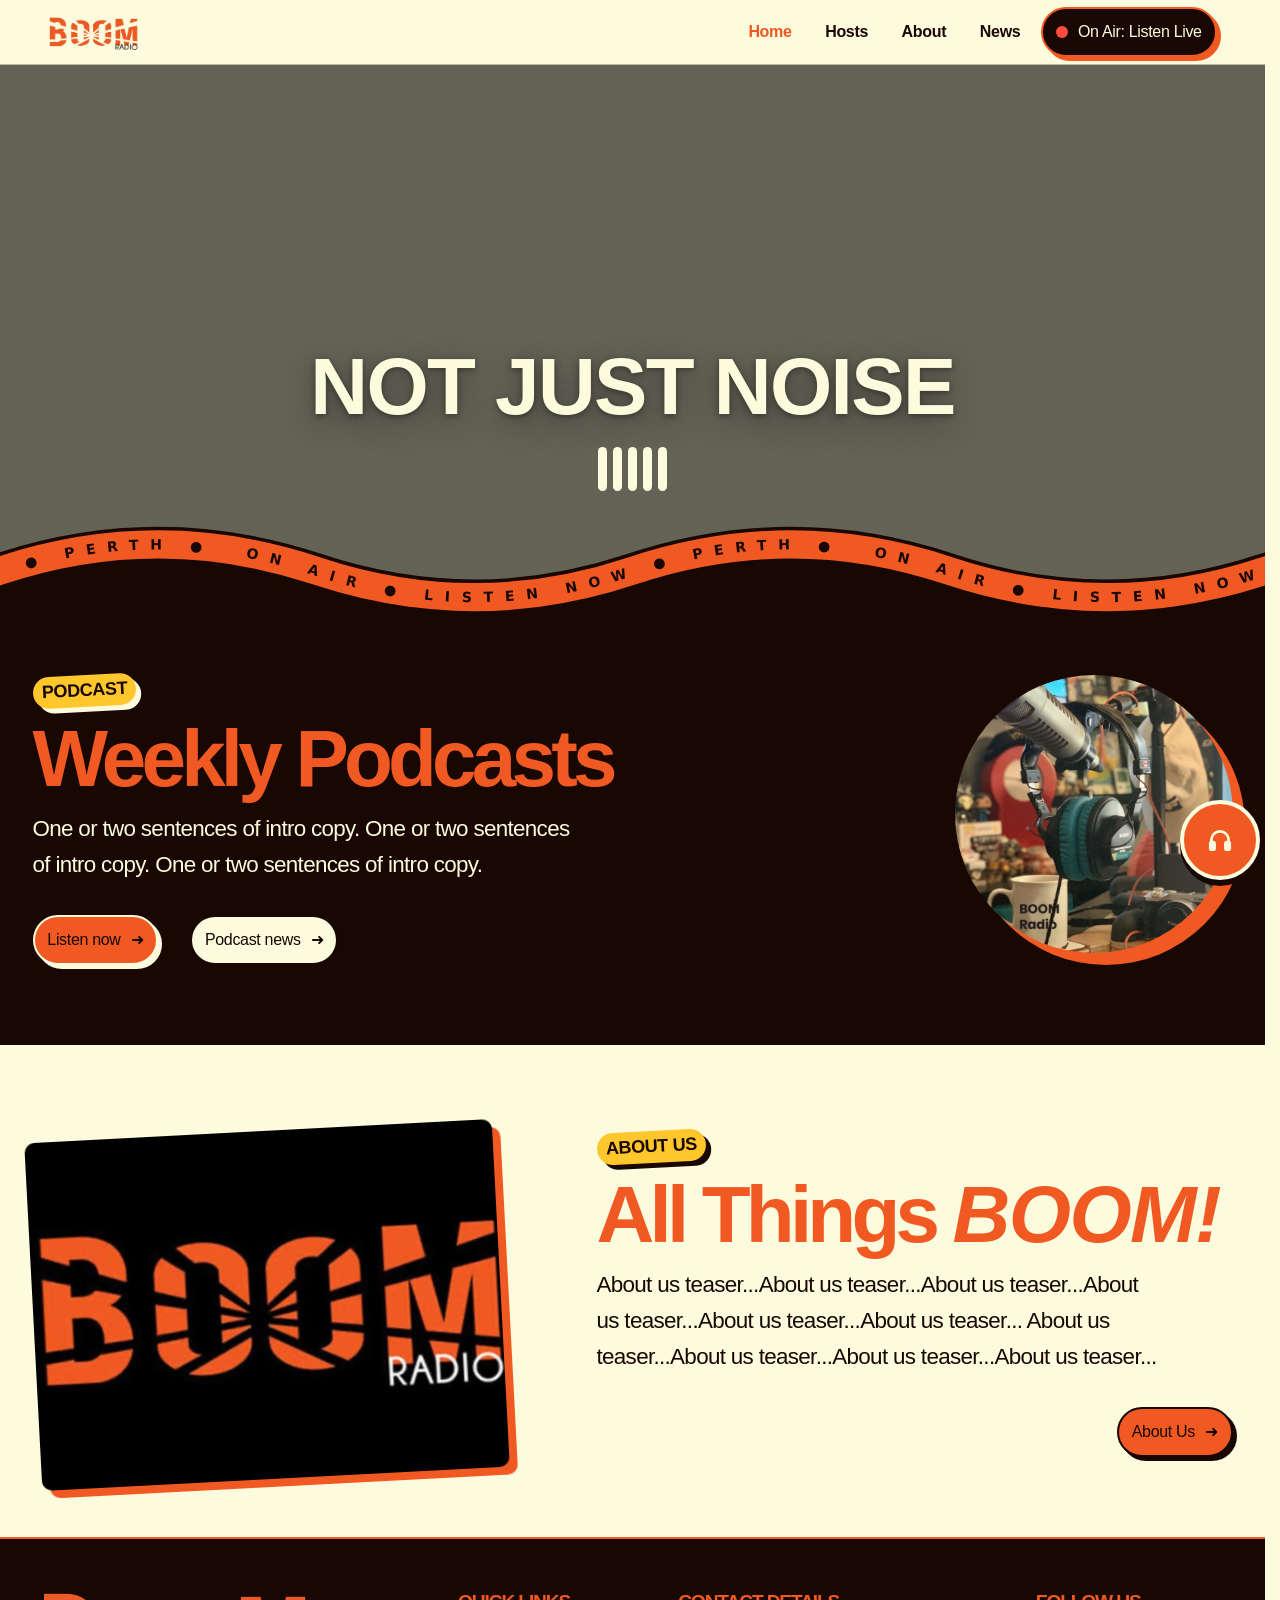
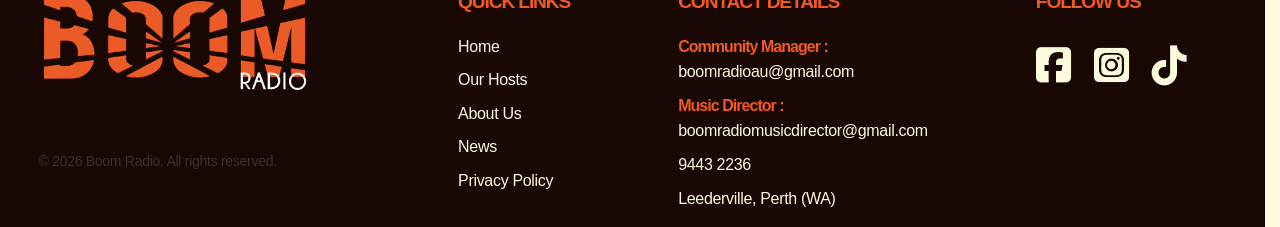
==== commit 0d496941: "Revert "Merge branch 'main' into Main-Nita" This reverts commit 48c41b1c96f9f467dc715f5820511673ea8a" ====
--- a/index.html
+++ b/index.html
@@ -6,9 +6,7 @@
     <meta name="description" content="Boom Radio brings you the greatest hits, live shows, podcasts, news, and entertainment. Listen online anytime and enjoy classic boom.">
     <link rel="stylesheet" href="css/reset.css">
     <link rel="stylesheet" href="css/core.css">
-    <link rel="stylesheet" href="https://cdnjs.cloudflare.com/ajax/libs/font-awesome/6.5.2/css/all.min.css">
-
-    <link rel="stylesheet" href="https://cloudflare.com">
+    <link rel="stylesheet" href="https://cdnjs.cloudflare.com/ajax/libs/font-awesome/6.5.2/css/all.min.css" />
 
     <link rel="stylesheet" href="css/components/header-nav.css">
     <link rel="stylesheet" href="css/components/site-footer.css">
@@ -40,7 +38,7 @@
                 <a href="schedule.html" class="site-nav__link">Hosts</a>
                 <a href="about.html" class="site-nav__link">About</a>
                 <a href="news.html" class="site-nav__link">News</a>
-                <a href="#radio" class="btn-general btn-cta open-radio"><span class="dot"></span>On Air: Listen Live</a>
+                <a href="#radio" class="site-nav__link btn-general btn-cta open-radio"><span class="dot"></span>On Air: Listen Live</a>
             </nav>
         </div>
     </header>
@@ -104,14 +102,8 @@
                         One or two sentences of intro copy.
                     </p>
                     <nav class="podcast-navigation" aria-labelledby="podcast navigation">
-                        <a href="https://open.spotify.com/show/6m40vCGngb9wTO6bj4cJvY" target="_blank" class="btn-general btn-accent-light">
-                            <svg xmlns="http://w3.org" viewBox="0 0 496 512" width="32" height="32" fill="#1DB954">
-                            <!-- Official Spotify Icon Path -->
-                            <path d="M248 8C111 8 0 119 0 256s111 248 248 248 248-111 248-248S385 8 248 8zm115 357c-4.5 7.4-14.2 9.8-21.6 5.3-51.4-31.4-116.1-38.5-192.3-21.1-8.4 1.9-16.8-3.4-18.7-11.8-1.9-8.4 3.4-16.8 11.8-18.7 83.6-19.1 155-11 212.9 24.4 7.4 4.5 9.8 14.2 5.3 21.9zm30.8-67.4c-5.7 9.2-17.7 12.2-26.9 6.5-58.9-36.2-148.6-46.7-218.3-25.5-10.4 3.1-21.3-2.9-24.4-13.3-3.1-10.4 2.9-21.3 13.3-24.4 80-24.3 179-12.6 247.3 29.5 9.2 5.6 12.2 17.6 6.5 27.2zm2.5-70.3c-70.6-42-187.1-45.9-254-25.6-10.8 3.3-22.3-2.7-25.6-13.5-3.3-10.8 2.7-22.3 13.5-25.6 77-23.4 206-18.9 287.4 29.4 9.8 5.8 13.1 18.4 7.3 28.2-5.7 9.7-18.4 13.1-28.2 7.5z"/>
-                            </svg>
-                            Listen now <span class="arrow">➜</span>
-                        </a>
-                        <a href="news.html" class="btn-general btn-bg">Podcast news <span class="arrow">➜</span></a>
+                        <a href="#" class="btn-general btn-accent-light">Listen now <span class="arrow">➜</span></a>
+                        <a href="#" class="btn-general btn-bg">Podcast news <span class="arrow">➜</span></a>
                     </nav>
                 </header>
                 <img class="podcast-img" src="img/mug_boom.png" alt="podcast feature image">
@@ -127,7 +119,7 @@
                     About us teaser...About us teaser...About us teaser...About us teaser...
                 </p>
                 <nav class="site-about__teaser--nav" aria-label="home about teaser navigation">
-                    <a class="btn-general btn-accent-dark" href="about.html">About Us <span class="arrow">➜</span></a>
+                    <a class="btn-general btn-accent-dark" href="#">About Us <span class="arrow">➜</span></a>
                 </nav>
             </header>
             <img class="about-teaser__img" src="img/boom-logo-black.png" alt="boom logo">
@@ -135,57 +127,59 @@
 
     </main>
         <footer class="site-footer">
-        <div class="container site-footer__content cluster">
-            <section class="footer-block stack">
-                <img class="site-footer__logo" src="img/boom-white.png" alt="Site logo">
-                <p class="site-footer__copyright">&copy; 2026 Boom Radio. All rights reserved.</p>
-            </section>
-            <section class="footer-block stack">
-                <h3>QUICK LINKS</h3>
-                <nav class="site-footer__nav" aria-labelledby="Footer navigation">
-                    <a href="index.html">Home</a>
-                    <a href="scehdule.html">Our Hosts</a>
-                    <a href="about.html">About Us</a>
-                    <a href="news.html">News</a>
-                    <a href="#">Privacy Policy</a>
-                </nav>
-            </section>
-            <article class="footer-block stack">
-                <h3>CONTACT DETAILS</h3>
-                <section class="contact">
-                    <h4 class="email-header">Community Manager :</h4>
-                    <p>boomradioau@gmail.com</p>
-                    <h4 class="email-header">Music Director</h4>
-                    <p>boomradiomusicdirector@gmail.com</p>
-                    <p>9443 2236</p>
-                    <p>Leederville, Perth (WA)</p>
+            <div class="container site-footer__content cluster">
+                <section class="footer-block stack">
+                    <img class="site-footer__logo" src="img/boom-white.png" alt="Site logo">
+                    <p class="site-footer__copyright">&copy; 2026 Boom Radio. All rights reserved.</p>
                 </section>
-            </article>
-            <section class="footer-block stack">
-                <h3>FOLLOW US</h3>
-                <nav class="site-footer__nav" aria-label="Footer navigation">
-                    <a href="https://www.facebook.com/boomradioau/" target="blank" aria-label="Facebook"><i class="fa-brands fa-square-facebook"></i></a>
-                    <a href="https://www.instagram.com/boomradioau/" target="blank" aria-label="Instagram"><i class="fa-brands fa-square-instagram"></i></a>
-                    <a href="https://www.tiktok.com/@boomradioau" target="blank" aria-label="TikTok"><i class="fa-brands fa-tiktok"></i></a>
-                </nav>
-            </section>
-        </div>
-        <button id="radio-toggle" type="button" aria-label="Open radio player" aria-expanded="false"
-            aria-controls="radio-panel">
-            <svg class="icon-headphones" viewBox="0 0 24 24" fill="none" stroke="currentColor" stroke-width="2.5"
-                stroke-linecap="round" stroke-linejoin="round" aria-hidden="true">
-                <path d="M4 15v-3a8 8 0 0 1 16 0v3" />
-                <rect x="3" y="14" width="4" height="7" rx="1.5" fill="currentColor" />
-                <rect x="17" y="14" width="4" height="7" rx="1.5" fill="currentColor" />
-            </svg>
-            <svg class="icon-close" viewBox="0 0 24 24" fill="none" stroke="currentColor" stroke-width="3"
-                stroke-linecap="round" aria-hidden="true">
-                <path d="M6 6l12 12M18 6L6 18" />
-            </svg>
+                <section class="footer-block stack">
+                    <h3>QUICK LINKS</h3>
+                    <nav class="site-footer__nav" aria-labelledby="Footer navigation">
+                        <a href="#">Home</a>
+                        <a href="#">Our Hosts</a>
+                        <a href="#">About Us</a>
+                        <a href="#">News</a>
+                        <a href="#">Privacy Policy</a>
+                    </nav>
+                </section>
+                <article class="footer-block stack">
+                    <h3>CONTACT DETAILS</h3>
+                    <section class="contact">
+                        <h4 class="email-header">Community Manager :</h4>
+                        <p>boomradioau@gmail.com</p>
+                        <h4 class="email-header">Music Director :</h4>
+                        <p>boomradiomusicdirector@gmail.com</p>
+                        <p>9443 2236</p>
+                        <p>Leederville, Perth (WA)</p>
+                    </section>
+                </article>
+                <section class="footer-block stack">
+                    <h3>FOLLOW US</h3>
+                    <nav class="site-footer__nav" aria-label="Footer navigation">
+                        <a href="#"><i class="fa-brands fa-square-facebook"></i></a>
+        
+                        <a href="#"><i class="fa-brands fa-square-instagram"></i></a>
+                        <a href="#"><i class="fa-brands fa-tiktok"></i></a>
+                    </nav>
+                </section>
+        
+            </div>
+        <button id="radio-toggle" type="button" aria-label="Open radio player" aria-expanded="false" aria-controls="radio-panel">
+        <svg class="icon-headphones" viewBox="0 0 24 24" fill="none" stroke="currentColor" stroke-width="2.5" stroke-linecap="round" stroke-linejoin="round" aria-hidden="true">
+            <path d="M4 15v-3a8 8 0 0 1 16 0v3"/>
+            <rect x="3" y="14" width="4" height="7" rx="1.5" fill="currentColor"/>
+            <rect x="17" y="14" width="4" height="7" rx="1.5" fill="currentColor"/>
+        </svg>
+        <svg class="icon-close" viewBox="0 0 24 24" fill="none" stroke="currentColor" stroke-width="3" stroke-linecap="round" aria-hidden="true">
+            <path d="M6 6l12 12M18 6L6 18"/>
+        </svg>
         </button>
+
         <div id="radio-panel" aria-hidden="true">
-            <iframe data-src="https://tunein.com/embed/player/s195836/?autoplay=true" title="BOOM Radio live player"
-                allow="autoplay"></iframe>
+        <iframe
+            data-src="https://tunein.com/embed/player/s195836/?autoplay=true"
+            title="BOOM Radio live player"
+            allow="autoplay"></iframe>
         </div>
     </footer>
 </body>
--- a/css/custom.css
+++ b/css/custom.css
@@ -35,9 +35,9 @@
 
 
 @layer tokens {
-  :root {
-
-    /* ===================================================================
+   :root {
+
+      /* ===================================================================
        QUICK REFERENCE - the tokens most projects touch
 
        Everything below is commented out - the framework already has
@@ -45,7 +45,7 @@
        the value, save, reload.
        =================================================================== */
 
-    /* --- Base theme: background, text, light vs. dark ------------------
+      /* --- Base theme: background, text, light vs. dark ------------------
        Change --color-bg and --color-text together with color-scheme -
        --color-surface, --color-border, and every other derived tone
        recalculate from them automatically. Two static starting points
@@ -55,60 +55,60 @@
        for everyone - see the very end of this file, right after this
        :root block closes, for that version instead. */
 
-    /* Dark (the current default, shown for reference): */
-    /* --color-bg:   #020617; */
-    /* --color-text: #e5e7eb; */
-    /* color-scheme: dark;    */
-
-    --color-bg: #FDFBDD;
-    --color-text: #180702;
-    --color-accent: #F15922;
-    --color-accent__two: #FF8FC4;
-    --color-accent__three: #FFC72C;
-
-    --radio-size: 80px;
-    --radio-gap: 16px;
-    --radio-edge: 20px;
-
-    --text-spacing__sml: -0.02em;
-    /* For small text such as eyebrow and block texts */
-    --text-spacing__big: -0.06em;
-    /* For headers and titles */
-    --text-spacing__eyebrow: 0.08em;
-
-
-    --shadow-brand: 5px 5px 0 var(--color-accent);
-
-    --radio-size: 80px;
-    --radio-gap: 16px;
-    --radio-edge: 20px;
-
-
-
-
-    /* Light (forces light for every visitor, regardless of their own
+      /* Dark (the current default, shown for reference): */
+      /* --color-bg:   #020617; */
+      /* --color-text: #e5e7eb; */
+      /* color-scheme: dark;    */
+
+      --color-bg: #FDFBDD;
+      --color-text: #180702;
+      --color-accent: #F15922;
+      --color-accent__two: #FF8FC4;
+      --color-accent__three: #FFC72C;
+
+      --radio-size: 80px;
+      --radio-gap: 16px;
+      --radio-edge: 20px;
+
+      --text-spacing__sml: -0.02em;
+      /* For small text such as eyebrow and block texts */
+      --text-spacing__big: -0.06em;
+      /* For headers and titles */
+      --text-spacing__eyebrow: 0.08em;
+
+
+      --shadow-brand: 5px 5px 0 var(--color-accent);
+
+      --radio-size: 80px;
+      --radio-gap: 16px;
+      --radio-edge: 20px;
+
+
+
+
+      /* Light (forces light for every visitor, regardless of their own
        OS setting - use the automatic version below instead if you'd
        rather follow the visitor's own preference): */
-    /* --color-bg:   #f8fafc; */
-    /* --color-text: #0f172a; */
-    /* color-scheme: light;   */
-
-    /* --- Brand accent -----------------------------------------------
+      /* --color-bg:   #f8fafc; */
+      /* --color-text: #0f172a; */
+      /* color-scheme: light;   */
+
+      /* --- Brand accent -----------------------------------------------
        Override --color-accent-seed to rebrand - --color-accent-default
        recalculates automatically and everything using --color-accent
        updates with it. Override --color-accent directly instead to
        bypass the seed system entirely. */
-    /* --color-accent-seed: #8b5cf6; */
-    /* --color-accent:      #8b5cf6; */
-    /* --color-on-accent:   #ffffff; */
-
-    /* --- Status colours - override in custom.css if needed ---------- */
-    /* --color-error:   #fca5a5; */
-    /* --color-success: #86efac; */
-    /* --color-warning: #fde68a; */
-    /* --color-info:    #93c5fd; */
-
-    /* --- Hero  (requires css/components/hero.css) -------------------
+      /* --color-accent-seed: #8b5cf6; */
+      /* --color-accent:      #8b5cf6; */
+      /* --color-on-accent:   #ffffff; */
+
+      /* --- Status colours - override in custom.css if needed ---------- */
+      /* --color-error:   #fca5a5; */
+      /* --color-success: #86efac; */
+      /* --color-warning: #fde68a; */
+      /* --color-info:    #93c5fd; */
+
+      /* --- Hero  (requires css/components/hero.css) -------------------
        --hero-text is the ONE colour to change per photo - the muted
        subtitle tone, overlay tint, and text shadow all derive from it
        via color-mix(). A commented-out upgrade in hero.css can make
@@ -124,29 +124,29 @@
        OTHER than that default: push it further toward pure black for
        a moodier look, or toward white if you're deliberately pairing
        a bright hero with dark --hero-text instead. */
-    /* --hero-image:          url("https://images.unsplash.com/photo-1498050108023-c5249f4df085?q=80&w=1600&auto=format&fit=crop"); */
-    /* --hero-image-position: center;  */
-    /* --hero-text:           #ffffff; */
-    /* --hero-shade:          black; */
-
-    /* --- Shape & spacing ---------------------------------------------
+      /* --hero-image:          url("https://images.unsplash.com/photo-1498050108023-c5249f4df085?q=80&w=1600&auto=format&fit=crop"); */
+      /* --hero-image-position: center;  */
+      /* --hero-text:           #ffffff; */
+      /* --hero-shade:          black; */
+
+      /* --- Shape & spacing ---------------------------------------------
        --space-unit scales the ENTIRE spacing system at once - every
        --space-* token is calc(--space-unit * N). */
-    --radius: 10px;
-    --radius-lg: 20px;
-    /* --space-unit: 0.25rem; */
-
-
-    /* -----------------------------------------------------------------
+      --radius: 10px;
+      --radius-lg: 20px;
+      /* --space-unit: 0.25rem; */
+
+
+      /* -----------------------------------------------------------------
        LAYOUT
     ----------------------------------------------------------------- */
-    /* --container-max:    72rem;  */
-    /* --content-max:      68ch;   */
-    /* --hero-content-max: 52rem;  */
-    /* --max-w-narrow:     52rem;  */
-
-
-    /* -----------------------------------------------------------------
+      /* --container-max:    72rem;  */
+      /* --content-max:      68ch;   */
+      /* --hero-content-max: 52rem;  */
+      /* --max-w-narrow:     52rem;  */
+
+
+      /* -----------------------------------------------------------------
        CORE COLOURS - fine-tuning
 
        --color-bg, --color-text, and the accent tokens (the levers that
@@ -156,46 +156,46 @@
        value isn't right for a specific case.
     ----------------------------------------------------------------- */
 
-    /* The background for cards, accordions, and panels sitting on top
+      /* The background for cards, accordions, and panels sitting on top
        of the page background - the standard "raised surface" tone. */
-    /* --color-surface: #111827; */
-
-    /* One step further "up" than --color-surface - dialogs, badges,
+      /* --color-surface: #111827; */
+
+      /* One step further "up" than --color-surface - dialogs, badges,
        and dropdown panels use this instead, so they read as sitting
        above regular cards, not at the same level. */
-    /* --color-elevated: #1f2937; */
-
-    /* De-emphasised text - captions, helper text, timestamps,
+      /* --color-elevated: #1f2937; */
+
+      /* De-emphasised text - captions, helper text, timestamps,
        subtitles. Applied via .text-muted or directly by components. */
-    /* --color-muted: rgb(229 231 235 / 0.72); */
-
-    /* The standard 1px hairline used for card outlines and dividers
+      /* --color-muted: rgb(229 231 235 / 0.72); */
+
+      /* The standard 1px hairline used for card outlines and dividers
        between sections. */
-    /* --color-border: rgb(229 231 235 / 0.18); */
-
-    /* A more visible border for emphasis - focus/active states,
+      /* --color-border: rgb(229 231 235 / 0.18); */
+
+      /* A more visible border for emphasis - focus/active states,
        the current item in a breadcrumb, dashed drop-zone outlines.
        Same role as --color-border, just more visible. */
-    /* --color-border-strong: rgb(229 231 235 / 0.35); */
-
-    /* Background tint for hover states on interactive surface
+      /* --color-border-strong: rgb(229 231 235 / 0.35); */
+
+      /* Background tint for hover states on interactive surface
        elements (table rows, dialog close buttons) - NOT button
        hover, which core.css's .btn--primary/--secondary handle with
        their own color-mix() against --color-accent/--color-surface. */
-    /* --color-hover: color-mix(in oklab, #020617 85%, #8b5cf6); */
-
-    /* The dark scrim painted behind dialogs, drawers, and the
+      /* --color-hover: color-mix(in oklab, #020617 85%, #8b5cf6); */
+
+      /* The dark scrim painted behind dialogs, drawers, and the
        lightbox - full-screen, sits between the page and the overlay
        content itself. */
-    /* --color-backdrop: rgb(0 0 0 / 0.85); */
-
-    /* The drop shadow under floating elements - currently just the
+      /* --color-backdrop: rgb(0 0 0 / 0.85); */
+
+      /* The drop shadow under floating elements - currently just the
        dialog box. Independent of --hero-shadow-strong/soft below,
        which shadow HERO TEXT specifically, not a whole element. */
-    /* --shadow-elevated: 0 12px 36px rgb(2 6 23 / 0.5); */
-
-
-    /* -----------------------------------------------------------------
+      /* --shadow-elevated: 0 12px 36px rgb(2 6 23 / 0.5); */
+
+
+      /* -----------------------------------------------------------------
        HERO - fine-tuning  (requires css/components/hero.css)
 
        --hero-text and --hero-shade (the two levers that matter most)
@@ -234,16 +234,16 @@
                         equal to it - see QUICK REFERENCE above for
                         overriding --hero-shade directly instead.
     ----------------------------------------------------------------- */
-    /* --hero-background:    #0b1020;                 */
-    /* --hero-muted:         rgb(255 255 255 / 0.92); */
-    /* --hero-overlay:       rgb(8 15 35 / 0.6);       */
-    /* --hero-shadow-strong: rgb(8 15 35 / 0.5);       */
-    /* --hero-shadow-soft:   rgb(8 15 35 / 0.35);      */
-    /* --hero-text-shadow: 0 2px 6px var(--hero-shadow-strong),
+      /* --hero-background:    #0b1020;                 */
+      /* --hero-muted:         rgb(255 255 255 / 0.92); */
+      /* --hero-overlay:       rgb(8 15 35 / 0.6);       */
+      /* --hero-shadow-strong: rgb(8 15 35 / 0.5);       */
+      /* --hero-shadow-soft:   rgb(8 15 35 / 0.35);      */
+      /* --hero-text-shadow: 0 2px 6px var(--hero-shadow-strong),
                            0 10px 30px var(--hero-shadow-soft);
 						   */
 
-    /* -----------------------------------------------------------------
+      /* -----------------------------------------------------------------
        NAVIGATION  (requires css/components/header-nav.css)
 
        --nav-height also affects scroll-margin on <section> elements
@@ -277,54 +277,54 @@
          The :has() selectors in header-nav.css detect brand/nav order
          and position the desktop nav correctly for either arrangement.
     ----------------------------------------------------------------- */
-    /* --nav-height:   64px;             */
-    /* --drawer-width: min(86vw, 320px); */
-
-
-    /* -----------------------------------------------------------------
+      /* --nav-height:   64px;             */
+      /* --drawer-width: min(86vw, 320px); */
+
+
+      /* -----------------------------------------------------------------
        MOTION
     ----------------------------------------------------------------- */
-    /* --transition-fast: 0.2s ease; */
-    /* --transition-base: 0.3s ease; */
-
-
-    /* -----------------------------------------------------------------
+      /* --transition-fast: 0.2s ease; */
+      /* --transition-base: 0.3s ease; */
+
+
+      /* -----------------------------------------------------------------
        CAROUSEL  (requires css/components/carousel-arrow-addon.css -
        the base carousel.css alone doesn't consume this token)
     ----------------------------------------------------------------- */
-    /* --carousel-control-size: 44px; */
-
-
-    /* -----------------------------------------------------------------
+      /* --carousel-control-size: 44px; */
+
+
+      /* -----------------------------------------------------------------
        GALLERY  (requires css/components/gallery.css)
 
        --thumb-min sets the minimum width a thumbnail can shrink to
        before the grid wraps to fewer columns - same auto-fit pattern
        as .auto-grid, just scoped to this component.
     ----------------------------------------------------------------- */
-    /* --thumb-min: 12rem; */
-
-
-    /* -----------------------------------------------------------------
+      /* --thumb-min: 12rem; */
+
+
+      /* -----------------------------------------------------------------
        FEEDBACK  (requires css/components/feedback.css)
     ----------------------------------------------------------------- */
-    /* --spinner-size:   2rem;              */
-    /* --spinner-stroke: 3px;               */
-    /* --spinner-color:  var(--color-accent); */
-
-
-    /* -----------------------------------------------------------------
+      /* --spinner-size:   2rem;              */
+      /* --spinner-stroke: 3px;               */
+      /* --spinner-color:  var(--color-accent); */
+
+
+      /* -----------------------------------------------------------------
        SHELL / DASHBOARD LAYOUT  (requires css/components/shell.css -
        only relevant if a page uses the admin/dashboard shell rather
        than the marketing-site layout)
     ----------------------------------------------------------------- */
-    /* --sidebar-width: 16rem;  */
-    /* --master-width:  320px;  */
-    /* --filter-width:  260px;  */
-
-  }
-
-  /* ===================================================================
+      /* --sidebar-width: 16rem;  */
+      /* --master-width:  320px;  */
+      /* --filter-width:  260px;  */
+
+   }
+   
+   /* ===================================================================
    BASE THEME - light, automatically
    
    The automatic alternative to the static "Light" block in QUICK
@@ -336,7 +336,7 @@
    alongside it - both would set the same tokens, and whichever one
    ends up later in the file wins, which defeats "automatic."
    ------------------------------------------------------------------- */
-  /* @media (prefers-color-scheme: light) {
+   /* @media (prefers-color-scheme: light) {
     :root {
         --color-bg:   #f8fafc;
         --color-text: #0f172a;
@@ -347,1839 +347,1451 @@
 
 
 @layer components {
-  /* -----------------------------------------------------------
+    /* -----------------------------------------------------------
                          GLOBAL STYLING
      ------------------------------------------------------------*/
 
-  h1,
-  h2,
-  h3,
-  h4,
-  p,
-  span,
-  button,
-  a,
-  li {
-    font-family: Arial, Helvetica, sans-serif;
-  }
-
-  h1,
-  h2,
-  h3,
-  h4 {
-    letter-spacing: var(--text-spacing__big);
-  }
-
-  p,
-  span,
-  a,
-  button {
-    letter-spacing: var(--text-spacing__sml);
-  }
-
-  h1,
-  h2,
-  h3,
-  h4 {
-    font-weight: 600;
-  }
-
-  main {
-    background: var(--color-bg);
-  }
-
-  .italic {
-    color: var(--color-accent);
-    font-style: italic;
-  }
-
-  /* Badges should have 5px drop shadow */
-  .badge {
-    border: none;
-    align-self: flex-start;
-    justify-self: start;
-    width: fit-content;
-    letter-spacing: var(--text-spacing__sml);
-
-    transform: rotate(-3deg);
-    font-size: clamp(0.75rem, 0.75rem + 1vw, 1.125rem);
-    /* sp change*/
-  }
-
-  #site-nav {
-    background: var(--color-bg);
-  }
-
-  /* -----------------------------------------------------------
+    h1,
+    h2,
+    h3,
+    h4,
+    p,
+    span,
+    button,
+    a, li {
+        font-family: Arial, Helvetica, sans-serif;
+     }
+     
+     h1,
+     h2,
+     h3,
+     h4 {
+       letter-spacing: var(--text-spacing__big);
+     }
+     
+     p,
+     span,
+     a,
+     button {
+         letter-spacing: var(--text-spacing__sml);
+     }
+    
+     h1,
+     h2,
+     h3,
+     h4 {
+         font-weight: 600;
+     }
+     
+     main {
+       background: var(--color-bg);
+     }
+    
+    .italic {
+        color: var(--color-accent);
+      font-style: italic;
+    }
+
+    /* Badges should have 5px drop shadow */
+    .badge {
+      border: none;
+      align-self: flex-start;
+      justify-self: start;
+      width: fit-content;
+      letter-spacing: var(--text-spacing__sml);
+
+      transform: rotate(-3deg);
+      font-size: clamp(0.75rem, 0.75rem + 1vw, 1.125rem);
+      /* sp change*/
+    }
+
+/* -----------------------------------------------------------
                          SECTION HEADERS
 ------------------------------------------------------------*/
-  h1.section-header__title,
-  h1.hero-title,
-  h1.hero-split__title,
-  h2.section-header__title {
-    font-size: clamp(3rem, 2rem + 4vw, 5rem);
-    /* letter-spacing: var(--text-spacing__sml); */
-  }
-
-  h3.section-header__title {
-    /* font-size: clamp(2.5rem, 1.5rem + 3vw, 4rem); */
-    font-size: clamp(2rem, 1rem + 2vw, 4rem);
-    /* letter-spacing: var(--text-spacing__sml); */
-  }
-
-  .mission-section .section-header__eyebrow {
-    color: var(--color-accent);
-    font-weight: 800;
-    text-transform: uppercase;
-    letter-spacing: var(--text-spacing__eyebrow);
-  }
-
-  .mission-section .section-header__title {
-    max-width: none;
-    margin-block: var(--space-2);
-    color: var(--color-bg);
-  }
-
-  .mission-section .section-header {
-    max-width: 48rem;
-    margin-block-end: var(--space-8);
-
-  }
-
-  .section-header__intro {
-    font-size: 1.4rem;
-    letter-spacing: -0.03em;
-    /* sp change*/
-  }
-
-  .section-header__title {
-    color: var(--color-accent);
-  }
-
-  /* -----------------------------------------------------------
+    h1.section-header__title, h1.hero-title, h1.hero-split__title, h2.section-header__title {
+      font-size: clamp(3rem, 2rem + 4vw, 5rem);
+      /* letter-spacing: var(--text-spacing__sml); */
+    }
+
+    h3.section-header__title {
+      /* font-size: clamp(2.5rem, 1.5rem + 3vw, 4rem); */
+      font-size: clamp(2rem, 1rem + 2vw, 4rem);
+      /* letter-spacing: var(--text-spacing__sml); */
+    }
+
+    .mission-section .section-header__eyebrow {
+      color: var(--color-accent);
+      font-weight: 800;
+      text-transform: uppercase;
+      letter-spacing: var(--text-spacing__eyebrow);
+    }
+    
+    .mission-section .section-header__title {
+      max-width: none;
+      margin-block: var(--space-2);
+      color: var(--color-bg);
+    }
+    
+    .mission-section .section-header {
+      max-width: 48rem;
+      margin-block-end: var(--space-8);
+      
+    }
+    
+    .section-header__intro {
+        font-size: 1.4rem;
+        letter-spacing: -0.03em;
+        /* sp change*/
+    }
+
+    .section-header__title {
+          color: var(--color-accent);
+      }
+
+    /* -----------------------------------------------------------
                          WAVES
      ------------------------------------------------------------*/
-  .section-wave {
-    position: relative;
-    isolation: isolate;
-    outline: 3px solid var(--color-text);
-  }
-
-  .section-wave::before,
-  .section-wave::after {
-    content: "";
-    position: absolute;
-    z-index: -1;
-    left: 0;
-    width: 100%;
-    height: 80px;
-    background-image: url("../img/wave.svg");
-    background-repeat: no-repeat;
-    background-size: 100% 100%;
-
-  }
-
-  /* Top wave */
-  .section-wave::before {
-    top: 0;
-    background-position: top center;
-    transform: translateY(-99%);
-  }
-
-  /* Bottom wave */
-  .section-wave::after {
-    bottom: 0;
-    background-position: bottom center;
-    transform: translateY(100%) scaleY(-1);
-
-  }
-
-  /* Hide bottom wave when not required */
-  .section-wave--top-only::after {
-    display: none;
-  }
-
-  /* -----------------------------------------------------------
-                         skip-link
-     ------------------------------------------------------------*/
-
-  .skip-link {
-    padding: 0.3rem 0.6rem;
-    font-size: 0.75rem;
-    width: fit-content;
-    height: auto;
-    line-height: 1.2;
-  }
-
-  /* -----------------------------------------------------------
+    .section-wave {
+        position: relative;
+      isolation: isolate;
+      outline: 3px solid var(--color-text);
+    }
+
+    .section-wave::before,
+    .section-wave::after {
+        content: "";
+        position: absolute;
+        z-index: -1;
+        left: 0;
+        width: 100%;
+        height: 80px;
+        background-image: url("../img/wave.svg");
+        background-repeat: no-repeat;
+        background-size: 100% 100%;
+        
+    }
+    
+    /* Top wave */
+    .section-wave::before {
+        top: 0;
+      background-position: top center;
+      transform: translateY(-99%);
+    }
+    
+    /* Bottom wave */
+    .section-wave::after {
+        bottom: 0;
+      background-position: bottom center;
+      transform: translateY(100%) scaleY(-1);
+      
+    }
+    
+    /* Hide bottom wave when not required */
+    .section-wave--top-only::after {
+        display: none;
+   }
+
+    /* -----------------------------------------------------------
                          HEADER
      ------------------------------------------------------------*/
 
-  .site-header {
-    background: var(--color-bg);
-    border-block-end: 1px solid var(--color-border);
-  }
-
-  .site-nav__link {
-    font-family: Arial, Helvetica, sans-serif;
-    font-weight: 600;
-  }
-
-  .site-nav__link.active {
-    color: var(--color-accent);
-    font-weight: 800;
-  }
-
-  .site-header__brand img {
-    height: var(--nav-height);
-    width: auto;
-  }
-
-  .dot {
-    display: block;
-    width: 12px;
-    height: 12px;
-    border-radius: 50%;
-    background: #FF4B3E;
-    animation: pulse 1.4s ease-in-out infinite;
-  }
-
-  /* Makes the cta button dot a pulsing glow */
-  @keyframes pulse {
-    0% {
-      opacity: 1;
-    }
-
-    50% {
-      opacity: .35;
-    }
-
-    100% {
-      opacity: 1;
-    }
-  }
-
-  /* Accessibility */
-  @media (prefers-reduced-motion: reduce) {
+    .site-header {
+        background: var(--color-bg);
+      border-block-end: 1px solid var(--color-border);
+    }
+    
+    .site-nav__link {
+        font-family: Arial, Helvetica, sans-serif;
+        font-weight: 600;
+    }
+    .site-nav__link.active {
+      color: var(--color-accent);
+      font-weight: 800;
+      
+    }
+     
+    .site-header__brand img {
+      height: var(--nav-height);
+      width: auto;
+    }
+    
     .dot {
-      animation: none;
-    }
-  }
-
-  /* -----------------------------------------------------------
+        display: block;
+      width: 12px;
+      height: 12px;
+      border-radius: 50%;
+      background: #FF4B3E;
+      animation: pulse 1.4s ease-in-out infinite;
+    }
+    
+    /* Makes the cta button dot a pulsing glow */
+    @keyframes pulse {
+        0% {
+         opacity: 1;
+        }
+
+        50% {
+         opacity: .35;
+        }
+
+        100% {
+         opacity: 1;
+        }
+   }
+   
+   /* Accessibility */
+   @media (prefers-reduced-motion: reduce) {
+       .dot {
+         animation: none;
+        }
+    }
+    
+    /* -----------------------------------------------------------
                          BUTTONS
      ------------------------------------------------------------*/
-  .btn-general {
-    --px: 0.8rem;
-    --py: 0.65rem;
-    --squish: 2px;
-    /* padding: var(--py) var(--px); */
-    font-size: clamp(0.75rem, 1.5vw, 1rem);
-    font-weight: 550;
-
-    padding-block: var(--py);
-    padding-inline: var(--px);
-    --btn-shadow: transparent;
-    display: inline-flex;
-    align-items: center;
-    gap: 10px;
-    text-decoration: none;
-    border-radius: 999px;
-    filter: drop-shadow(4px 4px 0 var(--btn-shadow));
-    transition: transform .15s ease, filter .15s ease, padding .15s ease, margin .15s ease;
-
-    background-clip: padding-box;
-  }
-
-  .arrow {
-    display: inline-block;
-    transition: transform .15s ease;
-  }
-
-  .btn-general:hover {
-    transform: translate(3px, 3px);
-    filter: drop-shadow(1px 1px 0 var(--btn-shadow));
-  }
-
-  /* Hover: arrow pushes right */
-  .btn-general:hover .arrow,
-  .btn-general:focus-visible .arrow {
-    transform: translateX(5px);
-  }
-
-  .btn-general:active {
-    transform: translate(3px, 3px);
-    filter: drop-shadow(1px 1px 0 var(--btn-shadow));
-    /* padding: calc(var(--py) - 2px) calc(var(--px) + 2px); */
-    /* margin-inline: -2px; */
-    padding-block: calc(var(--py) - var(--squish));
-    padding-inline: calc(var(--px) - var(--squish));
-
-    margin-block: var(--squish);
-    margin-inline: var(--squish);
-  }
-
-  .btn-general:focus-visible {
-    outline: 3px solid var(--color-accent);
-    outline-offset: 4px;
-  }
-
-  /* Respect reduced-motion settings */
-  @media (prefers-reduced-motion: reduce) {
-
-    .btn-general,
+    .btn-general {
+      --px: 0.8rem;
+      --py: 0.65rem;
+      --squish: 2px;
+      /* padding: var(--py) var(--px); */
+      font-size: clamp(0.75rem, 1.5vw, 1rem);
+      font-weight: 500;
+
+      padding-block: var(--py);
+      padding-inline: var(--px);
+      --btn-shadow: transparent;
+      display: inline-flex;
+      align-items: center;
+      gap: 10px;
+      text-decoration: none;
+      border-radius: 999px;
+      filter: drop-shadow(4px 4px 0 var(--btn-shadow));
+      transition: transform .15s ease, filter .15s ease, padding .15s ease, margin .15s ease;
+      
+      background-clip: padding-box;
+    }
+    
     .arrow {
-      transition: none;
-    }
-
-    .btn-general:hover,
-    .btn-general:active,
+      display: inline-block;
+      transition: transform .15s ease;
+    }
+
+    .btn-general:hover {
+        transform: translate(3px, 3px);
+        filter: drop-shadow(1px 1px 0 var(--btn-shadow));
+    }
+    
+    /* Hover: arrow pushes right */
     .btn-general:hover .arrow,
     .btn-general:focus-visible .arrow {
-      transform: none;
-    }
-  }
-
-  /* Button colors */
-  .btn-cta {
-    --btn-shadow: var(--color-accent);
-    background: var(--color-text);
-    color: var(--color-bg);
-    border: 2px solid var(--color-accent);
-  }
-
-  .btn-bg {
-    --btn-shadow: var(--color-text);
-    background: var(--color-bg);
-    color: var(--color-text);
-    border: 2px solid var(--color-text);
-  }
-
-  .btn-bg-dark {
-    --btn-shadow: var(--color-bg);
-    background: var(--color-text);
-    color: var(--color-bg);
-    border: 2px solid var(--color-text);
-  }
-
-  .btn-accent-light {
-    --btn-shadow: var(--color-bg);
-    background: var(--color-accent);
-    color: var(--color-text);
-    border: 2px solid var(--color-bg);
-  }
-
-  .btn-accent-dark {
-    --btn-shadow: var(--color-text);
-    background: var(--color-accent);
-    color: var(--color-text);
-    border: 2px solid var(--color-text);
-  }
-
-  /* -----------------------------------------------------------
+        transform: translateX(5px);
+    }
+
+    .btn-general:active {
+        transform: translate(3px, 3px);
+        filter: drop-shadow(1px 1px 0 var(--btn-shadow));
+        /* padding: calc(var(--py) - 2px) calc(var(--px) + 2px); */
+        /* margin-inline: -2px; */
+        padding-block: calc(var(--py) - var(--squish));
+        padding-inline: calc(var(--px) - var(--squish));
+        
+        margin-block: var(--squish);
+        margin-inline: var(--squish);
+    }
+    
+    .btn-general:focus-visible {
+        outline: 3px solid var(--color-accent);
+        outline-offset: 4px;
+    }
+    
+    /* Respect reduced-motion settings */
+    @media (prefers-reduced-motion: reduce) {
+        
+        .btn-general,
+        .arrow {
+         transition: none;
+        }
+        
+        .btn-general:hover,
+        .btn-general:active,
+        .btn-general:hover .arrow,
+        .btn-general:focus-visible .arrow {
+         transform: none;
+        }
+   }
+   
+   /* Button colors */
+   .btn-cta {
+       --btn-shadow: var(--color-accent);
+       background: var(--color-text);
+       color: var(--color-bg);
+       border: 2px solid var(--color-accent);
+    }
+    
+    .btn-bg {
+        --btn-shadow: var(--color-text);
+      background: var(--color-bg);
+      color: var(--color-text);
+      border: 2px solid var(--color-text);
+    }
+    
+    .btn-bg-dark {
+        --btn-shadow: var(--color-bg);
+        background: var(--color-text);
+        color: var(--color-bg);
+        border: 2px solid var(--color-text);
+    }
+    
+    .btn-accent-light {
+        --btn-shadow: var(--color-bg);
+      background: var(--color-accent);
+      color: var(--color-text);
+      border: 2px solid var(--color-bg);
+    }
+    
+    .btn-accent-dark {
+        --btn-shadow: var(--color-text);
+        background: var(--color-accent);
+        color: var(--color-text);
+        border: 2px solid var(--color-text);
+    }
+
+    /* -----------------------------------------------------------
                         RADIO PLAYER
     ------------------------------------------------------------*/
 
-  /* Floating button */
-  #radio-toggle {
-    position: fixed;
-    right: var(--radio-edge);
-    bottom: var(--radio-edge);
-    z-index: 9999;
-    width: var(--radio-size);
-    height: var(--radio-size);
-    padding: 0;
-    display: grid;
-    place-items: center;
-    border: 4px solid var(--color-bg);
-    border-radius: 50%;
-    background: var(--color-accent);
-    color: var(--color-bg);
-    cursor: pointer;
-    box-shadow: 0 6px 0 var(--color-text);
-    transition: transform .15s, box-shadow .15s;
-  }
-
-  #radio-toggle svg {
-    width: 26px;
-    height: 26px;
-    grid-area: 1 / 1;
-  }
-
-  #radio-toggle .icon-close {
-    display: none;
-  }
-
-  #radio-toggle.is-open .icon-headphones {
-    display: none;
-  }
-
-  #radio-toggle.is-open .icon-close {
-    display: block;
-  }
-
-  #radio-toggle:hover {
-    transform: translateY(-2px) rotate(-6deg) scale(1.06);
-  }
-
-  #radio-toggle:active {
-    transform: translateY(3px);
-    box-shadow: 0 2px 0 var(--color-text);
-  }
-
-  #radio-toggle:focus-visible {
-    outline: 3px solid var(--color-text);
-    outline-offset: 4px;
-  }
-
-  #radio-toggle::before,
-  #radio-toggle::after {
-    content: "";
-    position: absolute;
-    inset: -4px;
-    border-radius: 50%;
-    border: 2px solid var(--color-accent);
-    pointer-events: none;
-    opacity: 0;
-    will-change: transform, opacity;
-    animation: radio-pulse 3s cubic-bezier(.22, .61, .36, 1) infinite;
-  }
-
-  /* second ring, offset, for a continuous ripple */
-  #radio-toggle::after {
-    animation-delay: 1.5s;
-  }
-
-  #radio-toggle.is-open::before,
-  #radio-toggle.is-open::after {
-    animation: none;
-  }
-
-  @keyframes radio-pulse {
-    0% {
-      transform: scale(1);
-      opacity: 0;
-    }
-
-    15% {
-      opacity: .55;
-    }
-
-    70% {
-      transform: scale(1.6);
-      opacity: 0;
-    }
-
-    100% {
-      transform: scale(1.6);
-      opacity: 0;
-    }
-
-    /* short rest before the next pulse */
-  }
-
-  /* Popout panel, sits ABOVE the button */
-  #radio-panel {
-    position: fixed;
-    right: var(--radio-edge);
-    bottom: calc(var(--radio-edge) + var(--radio-size) + var(--radio-gap) + 6px);
-    z-index: 9998;
-    width: 320px;
-    max-width: calc(100vw - (var(--radio-edge) * 2));
-    height: 100px;
-    background: var(--color-bg);
-    border: 3px solid var(--color-bg);
-    border-radius: 14px;
-    overflow: hidden;
-    box-shadow: 0 6px 0 var(--color-text);
-
-    opacity: 0;
-    visibility: hidden;
-    transform: translateY(10px);
-    transition: opacity .2s, transform .2s, visibility .2s;
-  }
-
-  #radio-panel.open {
-    opacity: 1;
-    visibility: visible;
-    transform: translateY(0);
-  }
-
-  #radio-panel iframe {
-    display: block;
-    width: 100%;
-    height: 100%;
-    border: 0;
-  }
-
-  @media (prefers-reduced-motion: reduce) {
-
-    #radio-toggle,
+    /* Floating button */
+    #radio-toggle {
+       position: fixed;
+       right: var(--radio-edge);
+       bottom: var(--radio-edge);
+       z-index: 9999;
+       width: var(--radio-size);
+       height: var(--radio-size);
+       padding: 0;
+       display: grid;
+       place-items: center;
+       border: 4px solid var(--color-bg);
+       border-radius: 50%;
+       background: var(--color-accent);
+       color: var(--color-bg);
+       cursor: pointer;
+       box-shadow: 0 6px 0 var(--color-text);
+       transition: transform .15s, box-shadow .15s;
+    }
+    
+    #radio-toggle svg {
+       width: 26px;
+       height: 26px;
+       grid-area: 1 / 1;
+    }
+    
+    #radio-toggle .icon-close {
+       display: none;
+    }
+    
+    #radio-toggle.is-open .icon-headphones {
+       display: none;
+    }
+    
+    #radio-toggle.is-open .icon-close {
+       display: block;
+    }
+    
+    #radio-toggle:hover {
+       transform: translateY(-2px) rotate(-6deg) scale(1.06);
+    }
+    
+    #radio-toggle:active {
+       transform: translateY(3px);
+       box-shadow: 0 2px 0 var(--color-text);
+    }
+    
+    #radio-toggle:focus-visible {
+       outline: 3px solid var(--color-text);
+       outline-offset: 4px;
+    }
+    
+    #radio-toggle::before,
+    #radio-toggle::after {
+       content: "";
+       position: absolute;
+       inset: -4px;
+       border-radius: 50%;
+       border: 2px solid var(--color-accent);
+       pointer-events: none;
+       opacity: 0;
+       will-change: transform, opacity;
+       animation: radio-pulse 3s cubic-bezier(.22, .61, .36, 1) infinite;
+    }
+    
+    /* second ring, offset, for a continuous ripple */
+    #radio-toggle::after {
+       animation-delay: 1.5s;
+    }
+    
+    #radio-toggle.is-open::before,
+    #radio-toggle.is-open::after {
+       animation: none;
+    }
+    
+    @keyframes radio-pulse {
+       0% {
+          transform: scale(1);
+          opacity: 0;
+       }
+    
+       15% {
+          opacity: .55;
+       }
+    
+       70% {
+          transform: scale(1.6);
+          opacity: 0;
+       }
+    
+       100% {
+          transform: scale(1.6);
+          opacity: 0;
+       }
+    
+       /* short rest before the next pulse */
+    }
+    
+    /* Popout panel, sits ABOVE the button */
     #radio-panel {
-      transition: none;
-    }
-
-    #radio-toggle::after {
-      animation: none;
-    }
-  }
-
-  /* -----------------------------------------------------------
+       position: fixed;
+       right: var(--radio-edge);
+       bottom: calc(var(--radio-edge) + var(--radio-size) + var(--radio-gap) + 6px);
+       z-index: 9998;
+       width: 320px;
+       max-width: calc(100vw - (var(--radio-edge) * 2));
+       height: 100px;
+       background: var(--color-bg);
+       border: 3px solid var(--color-bg);
+       border-radius: 14px;
+       overflow: hidden;
+       box-shadow: 0 6px 0 var(--color-text);
+    
+       opacity: 0;
+       visibility: hidden;
+       transform: translateY(10px);
+       transition: opacity .2s, transform .2s, visibility .2s;
+    }
+    
+    #radio-panel.open {
+       opacity: 1;
+       visibility: visible;
+       transform: translateY(0);
+    }
+    
+    #radio-panel iframe {
+       display: block;
+       width: 100%;
+       height: 100%;
+       border: 0;
+    }
+    
+    @media (prefers-reduced-motion: reduce) {
+    
+       #radio-toggle,
+       #radio-panel {
+          transition: none;
+       }
+    
+       #radio-toggle::after {
+          animation: none;
+       }
+    }
+
+   /* -----------------------------------------------------------
                         HOME PAGE - ANDY
     ------------------------------------------------------------*/
 
-  .hero {
-    color: var(--color-bg);
-    margin-block: 0;
-    position: relative;
-    overflow: visible;
-  }
-
-  .hero__content h1 {
-    font-size: 5rem;
-    font-weight: 700;
-  }
-
-  @media (max-width: 40rem) {
-    .hero__content h1 {
-      font-size: 3rem;
-    }
-  }
-
-  .eq {
-    display: flex;
-    gap: 6px;
-    align-items: flex-end;
-    height: 44px;
-    justify-content: center;
-  }
-
-  .eq i {
-    width: 9px;
-    height: 100%;
-    border-radius: 5px;
-    background: var(--color-bg);
-    transform-origin: bottom;
-    animation: eq 1s ease-in-out infinite;
-  }
-
-  .eq i:nth-child(2) {
-    animation-delay: .15s;
-  }
-
-  .eq i:nth-child(3) {
-    animation-delay: .30s;
-  }
-
-  .eq i:nth-child(4) {
-    animation-delay: .45s;
-  }
-
-  .eq i:nth-child(5) {
-    animation-delay: .60s;
-  }
-
-  @keyframes eq {
-
-    0%,
-    100% {
-      transform: scaleY(.3);
-    }
-
-    50% {
-      transform: scaleY(1);
-    }
-  }
-
-  /* -----------------------------------------------------------
+   .hero {
+      color: var(--color-bg);
+      margin-block: 0;
+      position: relative;
+      overflow: visible;
+   }
+
+   .hero__content h1 {
+      font-size: 5rem;
+      font-weight: 700;
+   }
+
+   @media (max-width: 40rem) {
+      .hero__content h1 {
+         font-size: 3rem;
+      }
+   }
+
+   .eq { 
+      display: flex; 
+      gap: 6px; 
+      align-items: flex-end; 
+      height: 44px;
+      justify-content: center;
+   }
+
+   .eq i {
+      width: 9px;
+      height: 100%;
+      border-radius: 5px;
+      background: var(--color-bg);
+      transform-origin: bottom;
+      animation: eq 1s ease-in-out infinite;
+   }
+   .eq i:nth-child(2) { animation-delay: .15s; }
+   .eq i:nth-child(3) { animation-delay: .30s; }
+   .eq i:nth-child(4) { animation-delay: .45s; }
+   .eq i:nth-child(5) { animation-delay: .60s; }
+
+   @keyframes eq {
+      0%, 100% { transform: scaleY(.3); }
+      50%      { transform: scaleY(1); }
+   }
+
+   /* -----------------------------------------------------------
                         PODCAST - HOME PAGE
     ------------------------------------------------------------*/
 
-  .podcast {
-    background: var(--color-text);
-    position: relative;
-    margin-block: 1.4rem;
-    z-index: 2;
-  }
-
-  .badge-podcast {
-    color: var(--color-text);
-    background: var(--color-accent__three);
-    box-shadow: 5px 5px 0px var(--color-bg);
-    outline: 1px solid transparent;
-  }
-
-  .podcast-content {
-    display: flex;
-    flex-direction: row;
-    justify-content: space-between;
-    color: var(--color-bg);
-    gap: var(--space-8);
-    align-items: center;
-  }
-
-  .section-header__podcast {
-    color: var(--color-bg);
-    display: flex;
-    flex-direction: column;
-  }
-
-  .section-header__intro--podcast {
-    color: var(--color-bg);
-  }
-
-
-  .podcast-navigation {
-    padding-block-start: var(--space-8);
-  }
-
-  .podcast-img {
-    height: clamp(150px, 150px + 10vw, 450px);
-    width: auto;
-    flex-shrink: 0;
-    aspect-ratio: 1 / 1;
-    object-fit: cover;
-    filter: drop-shadow(12px 12px 0 var(--color-accent));
-    border-radius: 38px;
-    overflow: hidden;
-  }
-
-  @media (max-width: 800px) {
-    .podcast-img {
-      display: none;
-    }
-
-    .podcast-navigation {
+   .podcast {
+      background: var(--color-text);
+      position: relative;
+      margin-block: 1.4rem;
+      z-index: 2;
+   }
+
+    .badge-podcast {
+      color: var(--color-text);
+      background: var(--color-accent__three);
+      /* sp change*/
+      box-shadow: 5px 5px 0px var(--color-bg);
+    }
+
+   .podcast-content {
+      display: flex;
+      flex-direction: row;
+      justify-content: space-between;
+      color: var(--color-bg);
+      gap: var(--space-8);
+   }
+
+   .section-header__podcast {
+      color: var(--color-bg);
+      display: flex;
+      flex-direction: column;
+   }
+
+   .section-header__intro--podcast {
+      color: var(--color-bg);
+   }
+   
+
+   .podcast-navigation {
       padding-block-start: var(--space-8);
-    }
-  }
-
-  .podcast-navigation {
-    display: flex;
-    gap: 2rem;
-    margin-top: auto;
-    align-self: flex-start;
-    font-size: 1.25rem;
-  }
-
-  /* -----------------------------------------------------------
+   }
+
+   .podcast-img {
+      height: clamp(150px, 150px + 10vw, 450px);
+      width: auto;
+      flex-shrink: 0;
+      aspect-ratio: 1 / 1;
+      object-fit: cover;
+      filter: drop-shadow(12px 12px 0 var(--color-accent));
+      border-radius: 50%;
+      overflow: hidden;
+   }
+
+   @media (max-width: 877px) {
+      .podcast-img {
+         display: none;
+      }
+
+      .podcast-navigation {
+         padding-block-start: var(--space-8);
+      }
+   }
+
+   .podcast-navigation {
+      display: flex;
+      gap: 2rem;
+      margin-top: auto;
+      align-self: flex-start;
+      font-size: 1.25rem;
+   }
+
+   /* -----------------------------------------------------------
                         MARQUEE RIBBON
     ------------------------------------------------------------*/
 
-  .wave-marquee {
-    display: block;
-    width: 100%;
-    height: auto;
-    background: var(--color-bg);
-    position: absolute;
-    /* bottom: -0.5rem; */
-    bottom: -1.5rem;
-    left: 0;
-    z-index: 1;
-    background: transparent;
-
-    --outline: 40px;
-    --ribbon: 32px;
-    --text: 16px;
-  }
-
-  .wave-outline {
-    stroke-width: var(--outline);
-  }
-
-  .wave-ribbon {
-    stroke-width: var(--ribbon);
-  }
-
-  .wave-text {
-    font-size: var(--text);
-  }
-
-  @media (max-width: 767px) {
-    .wave-marquee {
-      bottom: 0rem;
-
-      --outline: 80px;
-      --ribbon: 68px;
-      --text: 30px;
-    }
-
-    .podcast {
-      margin-block: -0.125rem;
-    }
-  }
-
-  /* -----------------------------------------------------------
+   .wave-marquee {
+      display: block;
+      width: 100%;
+      height: auto;
+      background: var(--color-bg);
+      position: absolute;
+      /* bottom: -0.5rem; */
+      bottom: -1.5rem;
+      left: 0;
+      z-index: 1;
+      background: transparent;
+
+      --outline: 40px;
+      --ribbon: 32px;
+      --text: 16px;
+   }
+
+   .wave-outline {
+      stroke-width: var(--outline);
+   }
+
+   .wave-ribbon {
+      stroke-width: var(--ribbon);
+   }
+
+   .wave-text {
+      font-size: var(--text);
+   }
+
+   @media (max-width: 767px) {
+      .wave-marquee {
+         bottom: 0rem;
+
+         --outline: 80px;
+         --ribbon: 68px;
+         --text: 30px;
+      }
+
+      .podcast {
+         margin-block: -0.125rem;
+      }
+   }
+
+   /* -----------------------------------------------------------
                         ABOUT TEASER
     ------------------------------------------------------------*/
-  .badge-about__teaser {
-    background: var(--color-accent__three);
-    color: var(--color-text);
-    /* border: 2px solid var(--color-text); */
-    box-shadow: 5px 5px 0 var(--color-text);
-  }
-
-  .section-about__teaser {
-    display: flex;
-    justify-content: space-between;
-    /* align-items: center; */
-    gap: var(--space-24);
-    flex-direction: row-reverse;
-    padding-block-start: var(--space-16);
-  }
-
-  .header-about__teaser {
-    display: flex;
-    flex-direction: column;
-  }
-
-  .header-about__teaser p {
-    padding-block-end: var(--space-8);
-  }
-
-  .section-about__intro {
-    color: var(--color-text);
-  }
-
-  .site-about__teaser--nav {
-    display: flex;
-    gap: 2rem;
-    margin-top: auto;
-    align-self: flex-end;
-    font-size: 1.25rem;
-  }
-
-  .about-teaser__img {
-    display: block;
-    height: 348px;
-    width: auto;
-    object-fit: contain;
-    transform: rotate(-3deg);
-    filter: drop-shadow(8px 8px 0 var(--color-accent));
-    border-radius: var(--radius);
-  }
-
-  @media (max-width: 977px) {
-    .section-about__teaser {
-      /* flex-direction: column; */
-      flex-direction: column-reverse;
-    }
-
-    .header-about__teaser {
-      text-align: center;
-    }
-
-    .site-about__teaser--nav {
-      align-self: center;
-    }
-
-    .site-about__teaser--nav a {
-      padding-inline: var(--space-12);
-    }
-
-    .section-header__podcast {
-      text-align: center;
-    }
-
-    .podcast-navigation {
-      align-self: center;
-    }
-  }
-
-
-
-
-  /* -----------------------------------------------------------
+   .badge-about__teaser {
+      background: var(--color-accent__three);
+      color: var(--color-text);
+      /* border: 2px solid var(--color-text); */
+      box-shadow: 5px 5px 0 var(--color-text);
+   }
+
+   .section-about__teaser {
+      display: flex;
+      justify-content: space-between;
+      gap: var(--space-24);
+      flex-direction: row-reverse;
+      padding-block-start: var(--space-16);
+   }
+
+   .header-about__teaser {
+      display: flex;
+      flex-direction: column;
+   }
+
+   .header-about__teaser p {
+      padding-block-end: var(--space-8);
+   }
+
+   .section-about__intro {
+      color: var(--color-text);
+   }
+
+   .site-about__teaser--nav {
+      display: flex;
+      gap: 2rem;
+      margin-top: auto;
+      align-self: flex-end;
+      font-size: 1.25rem;
+   }
+
+   .about-teaser__img {
+      display: block;
+      height: 348px;
+      width: auto;
+      transform: rotate(-3deg);
+      filter: drop-shadow(8px 8px 0 var(--color-accent));
+      border-radius: var(--radius);
+   }
+
+   
+
+    
+   /* -----------------------------------------------------------
                         ABOUT PAGE - NITA
     ------------------------------------------------------------*/
-
-
-  .site-header__brand span,
-  .hero-split__title span,
-  .site-footer__title span {
-    color: var(--color-accent);
-  }
-
-  .hero-split {
-    margin-block: 0;
-    padding-block: clamp(3rem, 7vw, 7rem);
-    gap: clamp(2.5rem, 7vw, 6rem);
-  }
-
-  @container hero-actions (max-width: 380px) {
-
-    .hero-split__actions .btn {
-      width: 100%;
-    }
-  }
-
-  .festival-kicker {
-    /* width: fit-content; */
-    /* padding: 0.2rem 0.60rem; */
-    /* border-radius: var(--radius); */
-    color: var(--color-text);
-    background: var(--color-accent__three);
-    box-shadow: 5px 5px 0 var(--color-text);
-    /* font-weight: 900; */
-
-    /* transform: rotate(-3deg); */
-    /* border: 2px solid var(--color-text); */
-  }
-
-  .hero-split__title {
-    max-width: none;
-    /* font-size: clamp(1.8rem, 3vw, 3rem); */
-    line-height: 1.1;
-    /* letter-spacing: -0.04em; */
-  }
-
-  .hero-split__title span {
-    display: inline;
-    color: var(--color-accent);
-    font-style: italic;
-  }
-
-  .hero-split__image {
-    width: min(100%, 34rem);
-    margin-inline: auto;
-    filter: drop-shadow(16px 16px 0 var(--color-accent));
-    background-color: #111;
-    border-radius: 12px;
-    transform: rotate(3deg);
-  }
-
-  /* value section */
-  /* -----------------------------------------------------------
+    
+   
+   .site-header__brand span,
+   .hero-split__title span,
+   .site-footer__title span {
+       color: var(--color-accent);
+    }
+    
+    .hero-split {
+        margin-block: 0;
+      padding-block: clamp(3rem, 7vw, 7rem);
+      gap: clamp(2.5rem, 7vw, 6rem);
+    }
+
+    @container hero-actions (max-width: 380px) {
+        
+        .hero-split__actions .btn {
+         width: 100%;
+        }
+    }
+    
+    .festival-kicker {
+      /* width: fit-content; */
+      /* padding: 0.2rem 0.60rem; */
+      /* border-radius: var(--radius); */
+      color: var(--color-text);
+      background: var(--color-accent__three);
+      box-shadow: 5px 5px 0 var(--color-text);
+      /* font-weight: 900; */
+      
+      /* transform: rotate(-3deg); */
+      /* border: 2px solid var(--color-text); */
+    }
+    
+    .hero-split__title {
+      max-width: none;
+      /* font-size: clamp(1.8rem, 3vw, 3rem); */
+      line-height: 1.1;
+      /* letter-spacing: -0.04em; */
+    }
+
+    .hero-split__title span {
+        display: inline;
+      color: var(--color-accent);
+      font-style: italic;
+    }
+    
+    .hero-split__image {
+        width: min(100%, 34rem);
+      margin-inline: auto;
+      filter: drop-shadow(16px 16px 0 var(--color-accent));
+      background-color: #111;
+      border-radius: 12px;
+      transform: rotate(3deg);
+    }
+    
+    /* value section */
+    /* -----------------------------------------------------------
                          OUR MISSION SECTION
      ------------------------------------------------------------*/
-  .mission-section {
-    position: relative;
-    isolation: isolate;
-    background-color: var(--color-text);
-    padding-block: clamp(3rem, 5vw, 5rem);
-    /* margin-block-start: 0; */
-    margin-bottom: 10rem;
-  }
-
-  .mission-section .stat-card__value {
-    font-size: clamp(1.5rem, 2vw, 2.25rem);
-    line-height: 1.1;
-    color: var(--color-text);
-    margin-block-end: var(--space-3);
-  }
-
-  /* Section heading */
-
-  .mission-section {
-    margin-top: 1.5rem;
-  }
-
-  .mission-section p {
-    color: var(--color-bg);
-  }
-
-  /* Four mission cards */
-  .mission-section .grid {
-    display: grid;
-    grid-template-columns: repeat(4, minmax(0, 1fr));
-    gap: var(--space-4);
-    align-items: center;
-    padding-block: 2rem;
-  }
-
-  .mission-section .stat-card {
-    padding: clamp(1.25rem, 2vw, 2rem);
-    padding-inline: 1.5rem;
-    border-radius: var(--radius-lg);
-    /* box-shadow: 4px 4px 0 var(--color-accent); */
-    box-shadow: var(--shadow-brand);
-    min-width: 0;
-    transition: transform 0.3s ease, box-shadow 0.3s ease;
-    margin-left: 2rem;
-
-  }
-
-  /* Tilt each card differently */
-  .mission-section .stat-card:nth-child(odd) {
-    transform: rotate(-3deg);
-
-
-  }
-
-  .mission-section .stat-card:nth-child(1) {
-    background-color: var(--color-accent__three);
-
-
-  }
-
-  .mission-section .stat-card:nth-child(3) {
-    background-color: var(--color-accent__two);
-
-  }
-
-  .mission-section .stat-card:nth-child(even) {
-    transform: rotate(4deg);
-  }
-
-  .mission-section .stat-card__label {
-    display: inline-block;
-    align-self: flex-start;
-    background: var(--color-text);
-    color: var(--color-bg);
-    font-size: 0.9rem;
-    line-height: 1.4;
-    font-weight: 800;
-    padding: 0.5rem 0.8rem;
-    border-radius: 999px;
-    margin-block-end: var(--space-4);
-  }
-
-
-  .mission-section .stat-card__sub {
-    font-size: 0.95rem;
-    line-height: 1.6;
-    color: var(--color-muted);
-  }
-
-  @media (hover: hover) {
-    .mission-section .stat-card:hover {
-      transform: rotate(0deg) translateY(-8px);
-      /* box-shadow: 8px 8px 0 var(--color-accent); */
-      box-shadow: var(--shadow-brand);
-    }
-  }
-
-  /* Tablet */
-  @media (max-width: 900px) {
+    .mission-section {
+      position: relative;
+      isolation: isolate;
+      background-color: var(--color-text);
+      padding-block: clamp(3rem, 5vw, 5rem);
+      /* margin-block-start: 0; */
+      margin-bottom: 10rem;
+    }
+
+    .mission-section .stat-card__value {
+      font-size: clamp(1.5rem, 2vw, 2.25rem);
+      line-height: 1.1;
+      color: var(--color-text);
+      margin-block-end: var(--space-3);
+   }
+    
+    /* Section heading */
+    
+    .mission-section {
+      margin-top: 1.5rem;
+    }
+
+    .mission-section p {
+      color: var(--color-bg);
+    }
+    
+    /* Four mission cards */
     .mission-section .grid {
-      grid-template-columns: repeat(2, minmax(0, 1fr));
-    }
-  }
-
-  /* Mobile */
-  @media (max-width: 560px) {
-    .mission-section {
-      padding-block: 4rem;
-    }
-
-    .mission-section::before {
-      height: 40px;
-    }
-
-    .mission-section .grid {
-      grid-template-columns: 1fr;
-    }
-
-    .mission-section .stat-card,
-    .mission-section .stat-card:nth-child(odd),
+      display: grid;
+      grid-template-columns: repeat(4, minmax(0, 1fr));
+      gap: var(--space-4);
+      align-items: center;
+      padding-block: 2rem;
+    }
+
+    .mission-section .stat-card {
+        padding: clamp(1.25rem, 2vw, 2rem);
+        padding-inline: 1.5rem;
+        border-radius: var(--radius-lg);
+        /* box-shadow: 4px 4px 0 var(--color-accent); */
+        box-shadow: var(--shadow-brand);
+        min-width: 0;
+        transition: transform 0.3s ease, box-shadow 0.3s ease;
+        margin-left: 2rem;
+        
+    }
+    
+    /* Tilt each card differently */
+    .mission-section .stat-card:nth-child(odd) {
+      transform: rotate(-3deg);
+      
+      
+    }
+    
+    .mission-section .stat-card:nth-child(1) {
+        background-color: var(--color-accent__three);
+        
+        
+    }
+    
+    .mission-section .stat-card:nth-child(3) {
+      background-color: var(--color-accent__two);
+      
+   }
+    
     .mission-section .stat-card:nth-child(even) {
-      transform: none;
-      margin-left: 0;
-    }
-  }
-
-  /* Get Involved Card */
-  .get-involved {
-    display: flex;
-    flex-direction: row;
-    align-items: center;
-    justify-content: space-between;
-    gap: 1.5rem;
-    padding: 1.25rem 1.5rem;
-    background: var(--color-accent);
-    color: var(--color-text);
-    border: 1px solid var(--color-text);
-    border-radius: 10px;
-    box-shadow: 4px 4px 0 var(--color-text);
-
-  }
-
-  .get-involved h2 {
-    margin-bottom: 0.6rem;
-  }
-
-  .get-involved p {
-    margin-bottom: 1rem;
-  }
-
-  /* Circular Join the Team button */
-  .get-involved .get-involved__circle {
-    flex: 0 0 100px;
-    width: 100px;
-    height: 100px;
-    padding: 0;
-    display: inline-flex;
-    align-items: center;
-    justify-content: center;
-    border-radius: 50%;
-    text-align: center;
-    font-size: 0.8rem;
-    line-height: 1.2;
-    transform: rotate(8deg);
-    transition: transform 0.25s ease;
-    background-color: var(--color-accent__three);
-  }
-
-
-  .get-involved .get-involved__circle:hover {
-    transform: rotate(0deg) scale(1.05);
-  }
-
-  .get-involved-section {
-    margin-bottom: 100px;
-  }
-
-
-  @media (max-width: 480px) {
-    .get-involved {
-      gap: 0.75rem;
-      padding: 1rem;
-    }
-
+      transform: rotate(4deg);
+    }
+    
+   
+    .mission-section .stat-card__label {
+      display: inline-block;
+      align-self: flex-start;
+      background: var(--color-text);
+      color: var(--color-bg);
+      font-size: 0.9rem;
+      line-height: 1.4;
+      font-weight: 800;
+      padding: 0.5rem 0.8rem;
+      border-radius: 999px;
+      margin-block-end: var(--space-4);
+    }
+    
+   
+   .mission-section .stat-card__sub {
+      font-size: 0.95rem;
+      line-height: 1.6;
+      color: var(--color-muted);
+    }
+    
+    @media (hover: hover) {
+      .mission-section .stat-card:hover {
+          transform: rotate(0deg) translateY(-8px);
+          /* box-shadow: 8px 8px 0 var(--color-accent); */
+          box-shadow: var(--shadow-brand);
+        }
+   }
+   
+   /* Tablet */
+   @media (max-width: 900px) {
+       .mission-section .grid {
+         grid-template-columns: repeat(2, minmax(0, 1fr));
+        }
+   }
+   
+   /* Mobile */
+   @media (max-width: 560px) {
+       .mission-section {
+         padding-block: 4rem;
+        }
+        
+        .mission-section::before {
+         height: 40px;
+        }
+        
+        .mission-section .grid {
+         grid-template-columns: 1fr;
+        }
+        .mission-section .stat-card,
+        .mission-section .stat-card:nth-child(odd),
+        .mission-section .stat-card:nth-child(even) {
+          transform: none;
+          margin-left: 0;
+        }
+    }
+    
+    /* Get Involved Card */
+ .get-involved {
+   display: flex;
+   flex-direction: row;
+   align-items: center;
+   justify-content: space-between;
+   gap: 1.5rem;
+   padding: 1.75rem 2rem;
+   background: var(--color-accent);
+   color: var(--color-text);
+   border: 2px solid var(--color-text);
+   border-radius: 12px;
+   box-shadow: 6px 6px 0 var(--color-text);
+ }
+    
+    .get-involved h2 {
+      margin-bottom: 0.6rem;
+    }
+    
+    .get-involved p {
+        margin-bottom: 1rem;
+   }
+   
+   /* Circular Join the Team Circle */
     .get-involved .get-involved__circle {
-      flex-basis: 78px;
-      width: 78px;
-      height: 78px;
-      font-size: 0.7rem;
-    }
-  }
-
-
-  .social-section {
-    background-color: var(--color-text);
-  }
-
-  .social-section h2 {
-    color: var(--color-bg);
-
-  }
-
-  .social-section__header {
-    display: flex;
-    justify-content: space-between;
-    align-items: center;
-    gap: 24px;
-  }
-
-
-  .social-section__links {
-    display: flex;
-    flex-wrap: wrap;
-    align-items: center;
-    gap: 12px;
-    margin-left: auto;
-  }
-
-  .social-section__link {
-    display: inline-flex;
-    align-items: center;
-    gap: 8px;
-    padding: 10px 18px;
-    border-radius: 999px;
-    background-color: var(--color-bg);
-    color: var(--color-text);
-    text-decoration: none;
-    font-weight: 600;
-    transition:
-      background-color 0.25s ease,
-      color 0.25s ease,
-      border-color 0.25s ease;
-  }
-
-  .social-section__link:hover,
-  .social-section__link:focus-visible {
-    background-color: var(--color-accent);
-    border-color: var(--color-accent);
-    color: var(--color-bg);
-  }
-
-  .social-section__link span {
-    display: inline-block;
-    transition: transform 0.25s ease;
-  }
-
-  .social-section__link:hover span,
-  .social-section__link:focus-visible span {
-    transform: translate(3px, -3px);
-  }
-
-  .social-section__grid {
-    --thumb-min: 0;
-    grid-template-columns: repeat(4, minmax(0, 1fr));
-  }
-
-
-
-  .social-card {
-    text-decoration: none;
-    color: inherit;
-    /* border: 2px solid var(--color-text); */
-    /* border-radius: 12px; */
-    overflow: hidden;
-    margin-left: 1.4rem;
-    box-shadow: var(--shadow-brand);
-    transition: transform 0.25s ease, box-shadow 0.25s ease;
-  }
-
-  .social-card:hover {
-    transform: translateY(-4px);
-  }
-
-  .social-card:focus-visible {
-    outline: 3px solid var(--color-accent);
-    outline-offset: 4px;
-  }
-
-  @media (max-width: 900px) {
+      flex: 0 0 130px;
+      width: 130px;
+      height: 130px;
+      padding: 0;
+      display: inline-flex;
+      align-items: center;
+      justify-content: center;
+      border-radius: 50%;
+      text-align: center;
+      font-size: 1rem;
+      line-height: 1.1;
+      font-weight: 600;
+      transform: rotate(8deg);
+      background-color: var(--color-accent__three);
+    }
+   
+    
+    .get-involved-section {
+      margin-bottom: 100px;
+    }
+    
+    
+    @media (max-width: 480px) {
+      .get-involved {
+        gap: 0.75rem;
+        padding: 1rem;
+      }
+      .get-involved .get-involved__circle {
+          flex-basis: 78px;
+          width: 78px;
+          height: 78px;
+          font-size: 0.7rem;
+      }
+    }
+
+
+    .social-section {
+        background-color: var(--color-text);
+   }
+   
+   .social-section h2 {
+      color: var(--color-bg);
+      
+   }
+   
+   .social-section__header {
+      display: flex;
+      justify-content: space-between;
+      align-items: center;
+      gap: 24px;
+    }
+   
+    
+    .social-section__links {
+        display: flex;
+      flex-wrap: wrap;
+      align-items: center;
+      gap: 12px;
+      margin-left: auto;
+    }
+
+    .social-section__link {
+        display: inline-flex;
+         align-items: center;
+         gap: 8px;
+         padding: 10px 18px;         
+         border-radius: 999px;
+         background-color: var(--color-bg);
+         color: var(--color-text);
+         text-decoration: none;
+         font-weight: 600;
+         transition:
+         background-color 0.25s ease,
+         color 0.25s ease,
+         border-color 0.25s ease;
+        }
+        
+        .social-section__link:hover,
+        .social-section__link:focus-visible {
+            background-color: var(--color-accent);
+         border-color: var(--color-accent);
+         color: var(--color-bg);
+      }
+      
+      .social-section__link span {
+      display: inline-block;
+      transition: transform 0.25s ease;
+    }
+
+    .social-section__link:hover span,
+    .social-section__link:focus-visible span {
+      transform: translate(3px, -3px);
+    }
+
     .social-section__grid {
-      grid-template-columns: repeat(2, minmax(0, 1fr));
-    }
-  }
-
-  @media (max-width: 480px) {
-    .social-section__grid {
-      grid-template-columns: 1fr;
-    }
-  }
-
-  /* Sponsors Carousel */
-
-  .sponsors-section {
-    background: var(--color-text);
-    color: var(--color-bg);
-    padding-block: 3rem;
-  }
-
-  .sponsors-track {
-    width: 100%;
-    overflow: hidden;
-    background: var(--color-bg);
-    border: 2px solid var(--color-accent);
-    border-radius: 14px;
-    box-shadow: var(--shadow-brand);
-    padding-block: 3rem;
-  }
-
-  .sponsors-track__inner {
-    display: flex;
-    align-items: center;
-    gap: var(--space-6);
-    width: max-content;
-    animation: sponsors-scroll 30s linear infinite;
-  }
-
-  .sponsors-logo {
-    flex: 0 0 180px;
-    display: flex;
-    align-items: center;
-    justify-content: center;
-  }
-
-  .sponsors-logo img {
-    display: block;
-    width: 100%;
-    max-width: 160px;
-    height: 80px;
-    object-fit: contain;
-  }
-
-  @keyframes sponsors-scroll {
-    from {
-      transform: translateX(0);
-    }
-
-    to {
-      transform: translateX(calc(-50% - (var(--space-6) / 2)));
-    }
-  }
-
-  @media (prefers-reduced-motion: reduce) {
-    .sponsors-track__inner {
-      animation: none;
-    }
-  }
-
-  /* -----------------------------------------------------------
+        --thumb-min: 0;
+      grid-template-columns: repeat(4, minmax(0, 1fr));
+    }
+    
+    
+    
+    .social-card {
+     text-decoration: none;
+     color: inherit;
+     /* border: 2px solid var(--color-text); */
+     /* border-radius: 12px; */
+     overflow: hidden;
+     margin-left: 1.4rem;      
+     box-shadow: var(--shadow-brand);
+     transition: transform 0.25s ease, box-shadow 0.25s ease;
+    }
+    
+    .social-card:hover {
+        transform: translateY(-4px);
+    }
+
+    .social-card:focus-visible {
+      outline: 3px solid var(--color-accent);
+      outline-offset: 4px;
+   }
+   
+   @media (max-width: 900px) {
+       .social-section__grid {
+         grid-template-columns: repeat(2, minmax(0, 1fr));
+        }
+    }
+
+    @media (max-width: 480px) {
+        .social-section__grid {
+            grid-template-columns: 1fr;
+      }
+    }
+
+    /* Sponsors Carousel */
+    
+    .sponsors-section {
+         background: var(--color-text);
+         color: var(--color-bg);
+         padding-block: 3rem;
+        }
+   
+        .sponsors-track {
+         width: 100%;
+         overflow: hidden;
+         background: var(--color-bg);
+         border: 2px solid var(--color-accent);
+         border-radius: 14px;
+         box-shadow: var(--shadow-brand);
+         padding-block: 3rem;
+        }
+      .sponsors-track {
+          width: 100%;
+          overflow: hidden;
+          
+        }
+      
+      .sponsors-track__inner {
+          display: flex;
+         align-items: center;
+         gap: var(--space-6);
+         width: max-content;
+         animation: sponsors-scroll 30s linear infinite;
+        }
+   
+        .sponsors-logo {
+         flex: 0 0 180px;
+         display: flex;
+         align-items: center;
+         justify-content: center;
+        }
+   
+        .sponsors-logo img {
+         display: block;
+         width: 100%;
+         max-width: 160px;
+         height: 80px;
+         object-fit: contain;
+        }
+        
+        @keyframes sponsors-scroll {
+         from {
+             transform: translateX(0);
+         }
+   
+         to {
+             transform: translateX(calc(-50% - (var(--space-6) / 2)));
+            }
+        }
+   
+        @media (prefers-reduced-motion: reduce) {
+         .sponsors-track__inner {
+             animation: none;
+         }
+      }
+      
+
+    
+    
+    /* -----------------------------------------------------------
                          SCHEDUELE - STEPH
      ------------------------------------------------------------*/
-  .breadcrumb {
-    padding-block-start: var(--space-8);
-  }
-
-
-  .breadcrumb__link:hover,
-  .breadcrumb__link:focus-visible {
-    color: var(--color-accent);
-  }
-
-  .schedule--pill__badge {
-    color: var(--color-text);
-    background: var(--color-accent__three);
-    /* sp change*/
-    box-shadow: 5px 5px 0px var(--color-text);
-  }
-
-  .section-header__schedule {
-    padding-block-end: var(--space-4);
-  }
-
-  .title-dark {
-    color: var(--color-text);
-  }
-
-  .tabs__panel {
-    padding-block: 0 var(--space-12);
-  }
-
-  .tabs__list {
-    gap: 1rem;
-    border-bottom: none;
-  }
-
-  .tabs__label {
-    flex: 1;
-    min-width: 0;
-    text-align: center;
-
-    display: flex;
-    align-items: center;
-    justify-content: center;
-
-    padding: 0.5rem 1rem;
-    border: 2px solid #1a0b05;
-    border-radius: 999px;
-
-    text-decoration: none;
-    color: #1a0b05;
-    font-weight: 600;
-    box-shadow: 3px 3px 0 var(--color-text);
-    transition:
+
+    .schedule--pill__badge {
+      color: var(--color-text);
+      background: var(--color-accent__three);
+      /* sp change*/
+      box-shadow: 5px 5px 0px var(--color-text);
+    }
+
+    
+    
+    .tabs__list {
+        gap: 1rem;
+      border-bottom: none;
+    }
+    
+    .tabs__label {
+      flex: 1;
+      min-width: 0;
+      text-align: center;
+      
+      display: flex;
+      align-items: center;
+      justify-content: center;
+      
+      padding: 0.5rem 1rem;
+      border: 2px solid #1a0b05;
+      border-radius: 999px;
+      
+      text-decoration: none;
+      color: #1a0b05;
+      font-weight: 600;
+      box-shadow: 3px 3px 0 var(--color-text);
+      transition:
       transform 0.3s ease-in-out,
       background-color 0.3s ease-in-out,
       box-shadow 0.3s ease-in-out;
-  }
-
-  .tabs__input:checked+.tabs__label {
-    background-color: var(--color-accent);
-    border-color: var(--color-text);
-  }
-
-  .tabs__label:hover {
-    transform: translate(3px, 3px);
-    filter: drop-shadow(1px 1px 0 var(--btn-shadow));
-    background-color: var(--color-text);
-    color: var(--color-bg);
-  }
-
-  .schedule--carousel {
-
-    border-radius: 10px;
-    box-shadow: 6px 6px 0px var(--color-accent);
-  }
-
-  .schedule--carousel h2 {
-    line-height: 1.1;
-  }
-
-  /* sp: changes here */
-  h2.schedule-carousel--header {
-    font-size: clamp(2.5rem, 1.75rem + 3vw, 4rem);
-    color: var(--color-accent);
-  }
-
-  .schedule--carousel p {
-    font-size: clamp(1rem, 2.5vw, 1.15rem);
-    line-height: 1.5;
-  }
-
-  .schedule--carousel .schedule__time {
-    font-size: clamp(0.75rem, 1.5vw, 1.125rem);
-  }
-
-  .schedule--carousel__btn {
-    margin-top: 1.5rem;
-    align-self: flex-start;
-    /* padding: clamp(0.5rem, 1.5vw, 0.875rem) clamp(0.875rem, 2.5vw, 1.75rem); */
-
-    /* width: fit-content; */
-    /* transition: transform 0.3s ease; */
-  }
-
-
-  .schedule-section {
-    width: 100vw;
-    margin-left: calc(50% - 50vw);
-    background-color: #1a0904;
-    padding-block: 4rem;
-  }
-
-  .schedule-carousel__media img {
-    aspect-ratio: 3 / 4;
-    /* Portrait */
-    max-width: 300px;
-    /* border: 2px solid var(--color-text); */
-    border: none;
-    border-radius: var(--radius);
-    filter: drop-shadow(8px 8px 0 var(--color-text));
-    overflow: hidden;
-    transform: rotate(3deg);
-    width: 100%;
-    height: 100%;
-    object-fit: cover;
-    display: block;
-  }
-
-  .carousel__slide {
-    display: flex;
-    align-items: center;
-    justify-content: center;
-    gap: var(--space-12);
-    /* Controls space between image and text */
-  }
-
-  .carousel__content {
-    display: flex;
-    flex-direction: column;
-    align-items: flex-start;
-    /* keeps everything aligned left */
-  }
-
-
-
-  /* --- Schedule - Presenter - Steph --- */
-
-  .media-gallery--card {
-    grid-template-columns: repeat(auto-fill,
-        minmax(min(100%, var(--thumb-min)), 1fr));
-
-    gap: var(--space-4);
-    justify-content: flex-start;
-  }
-
-  .media-gallery--card .media-gallery__item {
-    width: 100%;
-    height: 100%;
-    border: none;
-  }
-
-  /* Tablet + Mobile */
-  @media (max-width: 900px) {
-    .card-container {
-      grid-template-columns: repeat(2, 1fr);
-    }
-
+    }
+    
+    .tabs__input:checked+.tabs__label {
+      background-color: var(--color-accent);
+      border-color: var(--color-text);
+    }
+
+    .tabs__label:hover {
+        transform: translate(3px, 3px);
+      filter: drop-shadow(1px 1px 0 var(--btn-shadow));
+      background-color: var(--color-text);
+      color: var(--color-bg);
+    }
+    
+    .schedule--carousel {
+
+        border-radius: 10px;
+        box-shadow: 6px 6px 0px var(--color-accent);
+    }
+
+    .schedule--carousel h2 {
+        /* font-size: clamp(1.75rem, 5vw, 5rem); */
+        line-height: 1.1;
+    }
+
+    .schedule--carousel p {
+        font-size: clamp(1rem, 2.5vw, 1.5rem);
+        line-height: 1.5;
+    }
+    
+    .schedule--carousel .schedule__time {
+        font-size: clamp(0.75rem, 1.5vw, 1.125rem);
+    }
+
+    .schedule--carousel__btn {
+      margin-top: 1.5rem;
+      align-self: flex-start;
+      /* padding: clamp(0.5rem, 1.5vw, 0.875rem) clamp(0.875rem, 2.5vw, 1.75rem); */
+        
+        /* width: fit-content; */
+        /* transition: transform 0.3s ease; */
+    }
+    
+
+    .schedule-section {
+      width: 100vw;
+      margin-left: calc(50% - 50vw);
+      background-color: #1a0904;
+      padding-block: 4rem;
+    }
+    
+    .schedule-carousel__media img {
+        aspect-ratio: 3 / 4;
+      /* Portrait */
+      max-width: 300px;
+      /* border: 2px solid var(--color-text); */
+      border: none;
+      border-radius: var(--radius);
+      filter: drop-shadow(8px 8px 0 var(--color-text));
+      overflow: hidden;
+      transform: rotate(3deg);
+      width: 100%;
+      height: 100%;
+      object-fit: cover;
+      display: block;
+    }
+
+    .carousel__slide {
+      display: flex;
+      align-items: center;
+      justify-content: center;
+      gap: var(--space-12);
+      /* Controls space between image and text */
+    }
+
+    .carousel__content {
+      display: flex;
+      flex-direction: column;
+      align-items: flex-start;
+      /* keeps everything aligned left */
+    }
+
+
+    
+    /* --- Schedule - Presenter - Steph --- */
+    
+    .media-gallery--card .media-gallery__item {
+        max-width: 220px;
+        width: 100%;
+        height: 100%;
+        border: none;
+    }
+
+    /*--- icon - presenter - Steph --- */
+
+    .presenter-icon {
+        fill: var(--color-muted);
+      stroke: none;
+      width: 20px;
+      height: 20px;
+    }
+
+    .presenter-icon:hover {
+      fill: var(--color-accent);
+      
+    }
+
+    .media-gallery__caption a {
+        display: inline-flex;
+      width: fit-content;
+      align-items: center;
+    }
+    
     .media-gallery {
-      grid-template-columns: repeat(3, minmax(0, 1fr));
-    }
-  }
-
-  @media (max-width: 600px) {
-    .card-container {
-      grid-template-columns: 1fr;
-    }
-
-    .media-gallery {
-      grid-template-columns: repeat(2, minmax(0, 1fr));
-    }
-  }
-
-  /* --- card - presenter - Steph --- */
-
-  /*--- icon - presenter - Steph --- */
-
-  .presenter-icon {
-    fill: var(--color-muted);
-    stroke: none;
-    width: 20px;
-    height: 20px;
-  }
-
-  .presenter-icon:hover {
-    fill: var(--color-accent);
-
-  }
-
-  .media-gallery__caption a {
-    display: inline-flex;
-    width: fit-content;
-    align-items: center;
-  }
-
-  .media-gallery {
-    grid-auto-rows: 1fr;
-  }
-
-  .schedule-wave__top {
-    width: 100%;
-    height: calc(var(--nav-height) * 1.5);
-  }
-
-
-
-  .carousel__slide {
-    padding-block: var(--space-12);
-  }
-
-  .schedule--carousel {
-    margin-block: 0 var(--space-12);
-  }
-
-  .section-scheule__carousel {
-    background: var(--color-text);
-  }
-
-
-
-  .carousel {
-    background: var(--color-bg);
-  }
-
-  .schedule--carousel .carousel-autoplay-toggle {
-    position: absolute;
-    inset: auto 1rem 1rem auto;
-    z-index: 10;
-    cursor: pointer;
-    font-size: 0.75rem;
-  }
-
-
-  @media (max-width: 767px) {
-    .schedule--pill__badge {
-      font-size: clamp(0.75rem, 1.5vw, 1.125rem);
-      padding: clamp(0.3rem, 1vw, 0.5rem) clamp(0.5rem, 2vw, 1rem);
-      width: fit-content;
-    }
-  }
-
-  /* -----------------------------------------------------------
+      grid-auto-rows: 1fr;
+    }
+    
+    .schedule-wave__top {
+        width: 100%;
+      height: calc(var(--nav-height) * 1.5);
+    }
+
+    .tabs__panel {
+      padding-block: 0 var(--space-12);
+    }
+
+    .carousel__slide {
+      padding-block: var(--space-12);
+    }
+
+    .schedule--carousel {
+      margin-block: 0 var(--space-12);
+    }
+
+    .section-scheule__carousel {
+      background: var(--color-text);
+    }
+    
+    .breadcrumb {
+      padding-block-start: var(--space-8);
+    }
+
+    a.breadcrumb__link:hover {
+      color: var(--color-accent);
+    }
+
+    .section-header__schedule {
+        padding-block-end: var(--space-4);
+
+    }
+    
+    .carousel {
+      background: var(--color-bg);
+    }
+
+   .schedule--carousel .carousel-autoplay-toggle {
+       position: absolute;
+       inset: auto 1rem 1rem auto;
+       z-index: 10;
+       cursor: pointer;
+       font-size: 0.75rem;
+    }
+
+    
+    @media (max-width: 767px) {
+      .schedule--pill__badge {
+          font-size: clamp(0.75rem, 1.5vw, 1.125rem);
+         padding: clamp(0.3rem, 1vw, 0.5rem) clamp(0.5rem, 2vw, 1rem);
+         width: fit-content;
+      }
+    }
+
+    /* -----------------------------------------------------------
                             SITE FOOTER
     ------------------------------------------------------------*/
-  .site-footer {
-    background: var(--color-text);
-    color: var(--color-accent);
-    padding-block-end: var(--space-2);
-    border-block-start: 2px solid var(--color-accent);
-  }
-
-
-  .site-footer__nav {
-    margin-block-end: var(--space-2);
-    gap: var(--space-2);
-    /* gap: 4px; */
-  }
-
-  .site-footer__content {
-    display: flex;
-    justify-content: space-around;
-    align-items: flex-start;
-  }
-
-  .site-footer h3 {
-    font-size: 1.2rem;
-  }
-
-  .site-footer__logo {
-    display: block;
-    height: calc(var(--nav-height) * 3);
-    width: auto;
-    margin-block-start: -2.8rem;
-    margin-inline: -2.5rem 2.5rem;
-  }
-
-  .site-footer__copyright {
-    margin-inline-start: -2.5rem;
-  }
-
-  .footer-block {
-    display: flex;
-    flex-direction: column;
-    text-align: start;
-  }
-
-  .footer-block nav {
-    display: flex;
-    flex-direction: column;
-    color: var(--color-bg);
-  }
-
-  .footer-block nav a:hover {
-    color: var(--color-accent);
-    transition: color 0.3s ease;
-  }
-
-  .contact p {
-    margin-block-end: var(--space-2);
-    color: var(--color-bg);
-  }
-
-  /* Social media icons in a row */
-  .site-footer .footer-block:last-child nav {
-    flex-direction: row;
-    align-items: center;
-    gap: var(--space-6);
-  }
-
-  .site-footer .footer-block:last-child nav a {
-    font-size: 2.5rem;
-    color: var(--color-bg);
-
-  }
-
-  .site-footer .footer-block:last-child nav a:hover {
-    color: var(--color-accent);
-    transform: scale(1.4);
-  }
-
-  .email-header {
-    font-weight: 600;
-    color: var(--color-accent);
-  }
-
-  @media (max-width: 768px) {
+    .site-footer {
+        background: var(--color-text);
+        color: var(--color-accent);
+        padding-block-end: var(--space-2);
+        border-block-start: 2px solid var(--color-accent);
+    }
+
+    
+    .site-footer__nav {
+        margin-block-end: var(--space-2);
+        gap: var(--space-2);
+        /* gap: 4px; */
+    }
+    
     .site-footer__content {
+        display: flex;
+        justify-content: space-around;
+        align-items: flex-start;
+    }
+    
+    .site-footer h3 {
+        font-size: 1.2rem;
+    }
+
+    .email-header {
+      font-weight: 600;
+      color: var(--color-accent);
+    }
+    
+    .site-footer__logo {
+        display: block;
+        height: calc(var(--nav-height) * 3);
+        width: auto;
+        margin-block-start: -2.8rem;
+        margin-inline: -2.5rem 2.5rem;
+    }
+    
+    .site-footer__copyright {
+        margin-inline-start: -2.5rem;
+    }
+
+    .footer-block {
+        display: flex;
+        flex-direction: column;
+        text-align: start;
+    }
+   
+   .footer-block nav {
+      display: flex;
       flex-direction: column;
-      align-items: center;
-      text-align: center;
-      gap: var(--space-5);
-    }
-
-    .site-footer .footer-block:first-child {
-      width: 100%;
-      align-items: center;
-      text-align: center;
-    }
-
-    .site-footer__logo {
-      height: calc(var(--nav-height) * 2.5);
-      width: auto;
-      margin: 0 auto;
-    }
-
-    .site-footer__copyright {
-      margin: 0;
-      text-align: center;
-    }
-
-    .site-footer .footer-block {
-      width: 100%;
-      align-items: center;
-      text-align: center;
-    }
-
-    .site-footer h3 {
-      text-align: center;
-    }
-
-    /* Quick links */
-    .site-footer .footer-block nav {
-      align-items: center;
-    }
-
-    .site-footer__nav {
-      margin-inline: auto;
-    }
-
-    /* Contact details */
-    .site-footer .contact {
-      text-align: center;
-    }
-
-    /* Social media */
+      color: var(--color-bg);
+    }
+
+    .footer-block nav a:hover{
+        color: var(--color-accent);
+        transition: color 0.3s ease;
+    }
+   
+   .contact p {
+       margin-block-end: var(--space-2);
+       color: var(--color-bg);
+    }
+
+    /* Social media icons in a row */
     .site-footer .footer-block:last-child nav {
-      flex-direction: row;
-      justify-content: center;
-      align-items: center;
-      gap: var(--space-5);
+        flex-direction: row;
+        align-items: center;
+        gap: var(--space-6);
     }
 
     .site-footer .footer-block:last-child nav a {
-      font-size: 2.2rem;
-      margin-left: 1.5rem;
-    }
-  }
-
-  /* -----------------------------------------------------------
-                    LATEST NEWS PAGE - ANDY
-    ------------------------------------------------------------*/
-  .news-tag {
-    border: 2px solid var(--color-bg);
-    border-radius: var(--radius-lg);
-    color: var(--color-bg);
-    padding-inline: var(--space-4);
-  }
-
-  .site-news__last {
-    flex: 1;
-    display: flex;
-    justify-content: space-between;
-    gap: var(--space-24);
-    min-width: 0;
-  }
-
-  .latest-news__img {
-    flex: 1;
-    max-height: 500px;
-    width: auto;
-    transform: rotate(-3deg);
-    box-shadow: 8px 8px 0 var(--color-accent);
-    border: transparent;
-    min-width: 0;
-    border-radius: var(--radius);
-  }
-
-  .badge-latestnews {
-    background: var(--color-accent__three);
-    color: var(--color-text);
-    box-shadow: 5px 5px 0 var(--color-text);
-  }
-
-  .section-latest {
-    background: var(--color-text);
-  }
-
-  .blog-categories {
-    display: flex;
-    flex-direction: row;
-    gap: var(--space-4);
-  }
-
-  .section-latest__incerpt {
-    color: var(--color-bg);
-    padding-block-start: var(--space-12);
-  }
-
-  .section-latest__content {
-    flex: 1;
-    display: flex;
-    flex-direction: column;
-    min-width: 0;
-  }
-
-  .section-latest__btn {
-    margin-top: auto;
-    align-self: flex-start;
-  }
-
-  .section-latest__btn:active {
-    margin-top: auto;
-  }
-
-  .section-news__previous {
-    background: var(--color-text);
-    padding-block-start: var(--space-12);
-    padding-block-end: var(--space-12);
-  }
-
-  /* Grabbed from Kian's */
-  .author__rule {
-    flex: 1;
-    height: 6px;
-    background: var(--color-accent);
-    margin-inline-start: var(--space-4);
-  }
-
-  .section-news__previous--heading {
-    display: flex;
-    align-items: center;
-  }
-
-  .previous-grid {
-    --min: 40%;
-  }
-
-  .previous-card {
-    background: var(--color-bg);
-    display: flex;
-    gap: var(--space-12);
-    box-shadow: 5px 5px 0 var(--color-accent);
-    border: transparent;
-  }
-
-  .previous-card__content {
-    flex: 1;
-    min-width: 0;
-    display: flex;
-    flex-direction: column;
-  }
-
-  .previous-card__btn {
-    margin-top: auto;
-    align-self: flex-end;
-  }
-
-  .previous-card__btn:active {
-    margin-top: auto;
-  }
-
-  .card-news__img {
-    flex: 1;
-    display: block;
-    transform: rotate(-3deg);
-    box-shadow: 5px 5px 0 var(--color-text);
-    width: 100%;
-    height: 100%;
-    object-fit: cover;
-    object-position: center;
-    border-radius: var(--radius);
-    background: var(--color-text);
-  }
-
-  @media (max-width: 840px) {
-    .previous-grid {
-      --min: 100%;
-    }
-  }
-
-  .archive-teaser {
-    display: flex;
-    flex-direction: column;
-    align-items: center;
-  }
-
-  .news-archive__btn {
-    margin-block-start: var(--space-8);
-    padding-inline: var(--space-24);
-  }
-
-  .section-archive__teaser {
-    padding-block-end: 0;
-  }
-
-  .text-black {
-    color: var(--color-text);
-  }
-
-  /* -----------------------------------------------------------
-                BLOG / PAGE.PHP - ANDY
-------------------------------------------------------------*/
-
-  .blog-tag__collection {
-    display: flex;
-    gap: var(--space-4);
-    justify-content: center;
-  }
-
-  .blog-tag {
-    border: 2px solid var(--color-text);
-    border-radius: var(--radius-lg);
-    padding-inline: var(--space-4);
-  }
-
-  .section-header__blog {
-    text-align: center;
-  }
-
-  .blog-img {
-    display: block;
-    max-height: 450px;
-    width: auto;
-    margin: 0 auto;
-    border-radius: var(--radius);
-  }
-
-  .blog-content__wrapper {
-    background: var(--color-text);
-    margin-block-start: var(--space-24);
-    padding-block-end: var(--space-4);
-  }
-
-  .blog-content__header {
-    display: flex;
-  }
-
-  .blog__rule {
-    flex: 1;
-    height: 6px;
-    background: var(--color-accent);
-    margin-inline-start: var(--space-4);
-    align-self: center;
-  }
-
-  .blog-content {
-    background: var(--color-text);
-    padding-block-end: var(--space-12);
-  }
-
-  .blog-content__container {
-    display: flex;
-    flex-direction: row;
-    gap: var(--space-8);
-  }
-
-  .blog-article {
-    flex: 3;
-    background: var(--color-bg);
-    color: var(--color-text);
-    border-radius: var(--radius);
-    padding: var(--space-8);
-    min-width: 0;
-    overflow-wrap: anywhere;
-  }
-
-  .blog-aside {
-    flex: 2;
-    min-width: 0;
-  }
-
-  .blog-aside__card {
-    background: var(--color-bg);
-    color: var(--color-text);
-
-    display: flex;
-    gap: var(--space-8);
-    align-items: center;
-  }
-
-  .email-header {
-    font-weight: 600;
-    color: var(--color-accent);
-  }
-
-  .blog-card__text {
-    display: flex;
-    flex-direction: column;
-    flex: 1;
-    min-width: 0;
-  }
-
-  .blog-card__img {
-    display: block;
-    width: 170px;
-    height: 170px;
-    object-fit: fill;
-    border-radius: var(--radius);
-
-    flex-shrink: 0;
-  }
-
-  .blog-tag__related {
-    margin-block-start: 0;
-    display: flex;
-    flex-wrap: wrap;
-    gap: var(--space-2);
-    justify-content: flex-start;
-  }
-
-  .blog-tag__related p {
-    font-size: 12px;
-    border: 1px solid var(--color-text);
-  }
-
-  .related-card__btn {
-    align-self: flex-end;
-  }
-
-  @media (max-width: 1200px) {
-    .blog-content__container {
-      flex-direction: column;
-    }
-  }
-
+        font-size: 2.5rem;
+        color: var(--color-bg);
+     
+    }
+  .site-footer .footer-block:last-child nav a:hover{
+      color: var(--color-accent);
+      transform: scale(1.4);
+    }
+    @media (max-width: 768px) {
+        .site-footer__content {
+                flex-direction: column;
+                align-items: center;
+                text-align: center;
+                gap: var(--space-5);
+            }
+
+        .site-footer .footer-block:first-child {
+            width: 100%;
+            align-items: center;
+            text-align: center;
+        }
+
+        .site-footer__logo {
+            height: calc(var(--nav-height) * 2.5);
+            width: auto;
+            margin: 0 auto;
+        }
+
+        .site-footer__copyright {
+            margin: 0;
+            text-align: center;
+        }
+
+        .site-footer .footer-block {
+            width: 100%;
+            align-items: center;
+            text-align: center;
+        }
+
+        .site-footer h3 {
+            text-align: center;
+        }
+
+        /* Quick links */
+        .site-footer .footer-block nav {
+            align-items: center;
+        }
+
+        .site-footer__nav {
+            margin-inline: auto;
+        }
+
+        /* Contact details */
+        .site-footer .contact {
+            text-align: center;
+        }
+
+        /* Social media */
+        .site-footer .footer-block:last-child nav {
+            flex-direction: row;
+            justify-content: center;
+            align-items: center;
+            gap: var(--space-5);
+        }
+
+        .site-footer .footer-block:last-child nav a {
+            font-size: 2.2rem;
+            margin-left: 1.5rem;
+        }
+     }
 }
 
 
 @layer utilities {
-  /*
+   /*
    Custom utility classes - sit in the highest-priority layer.
    */
-}
+}
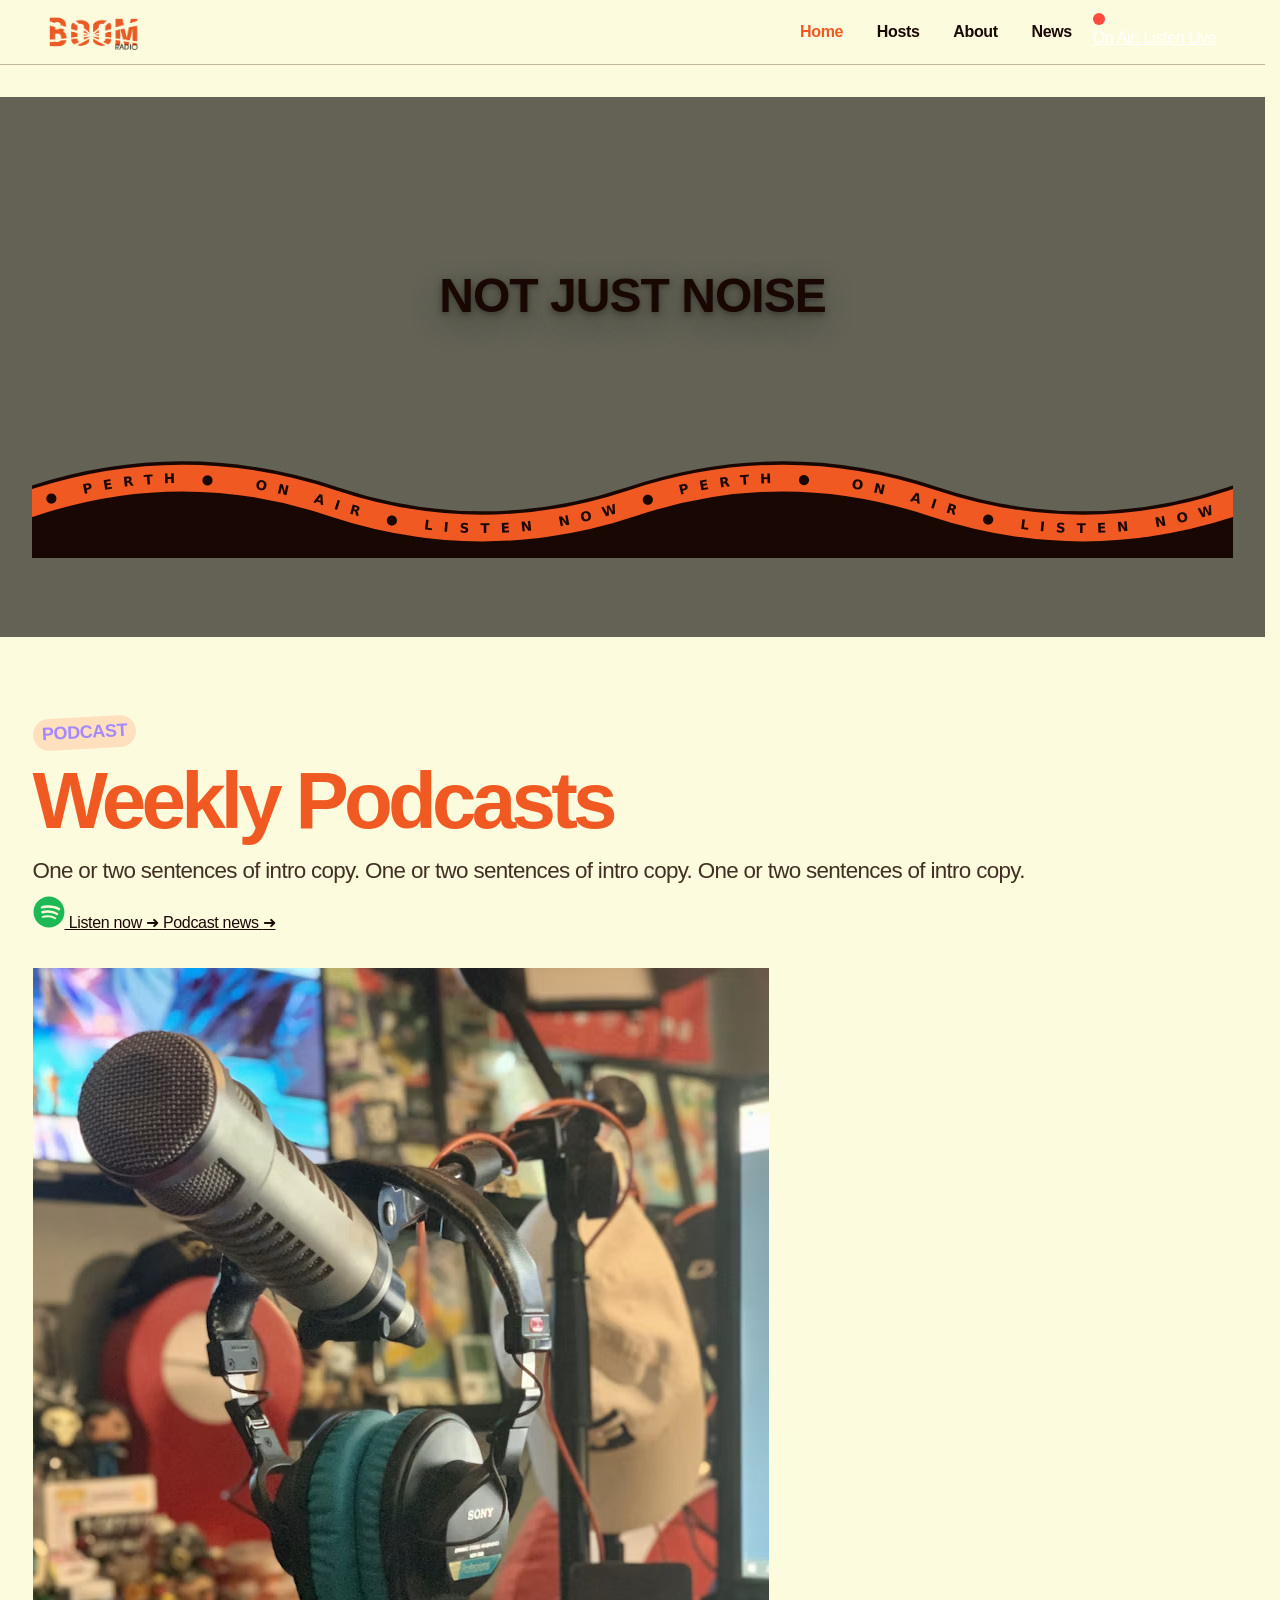
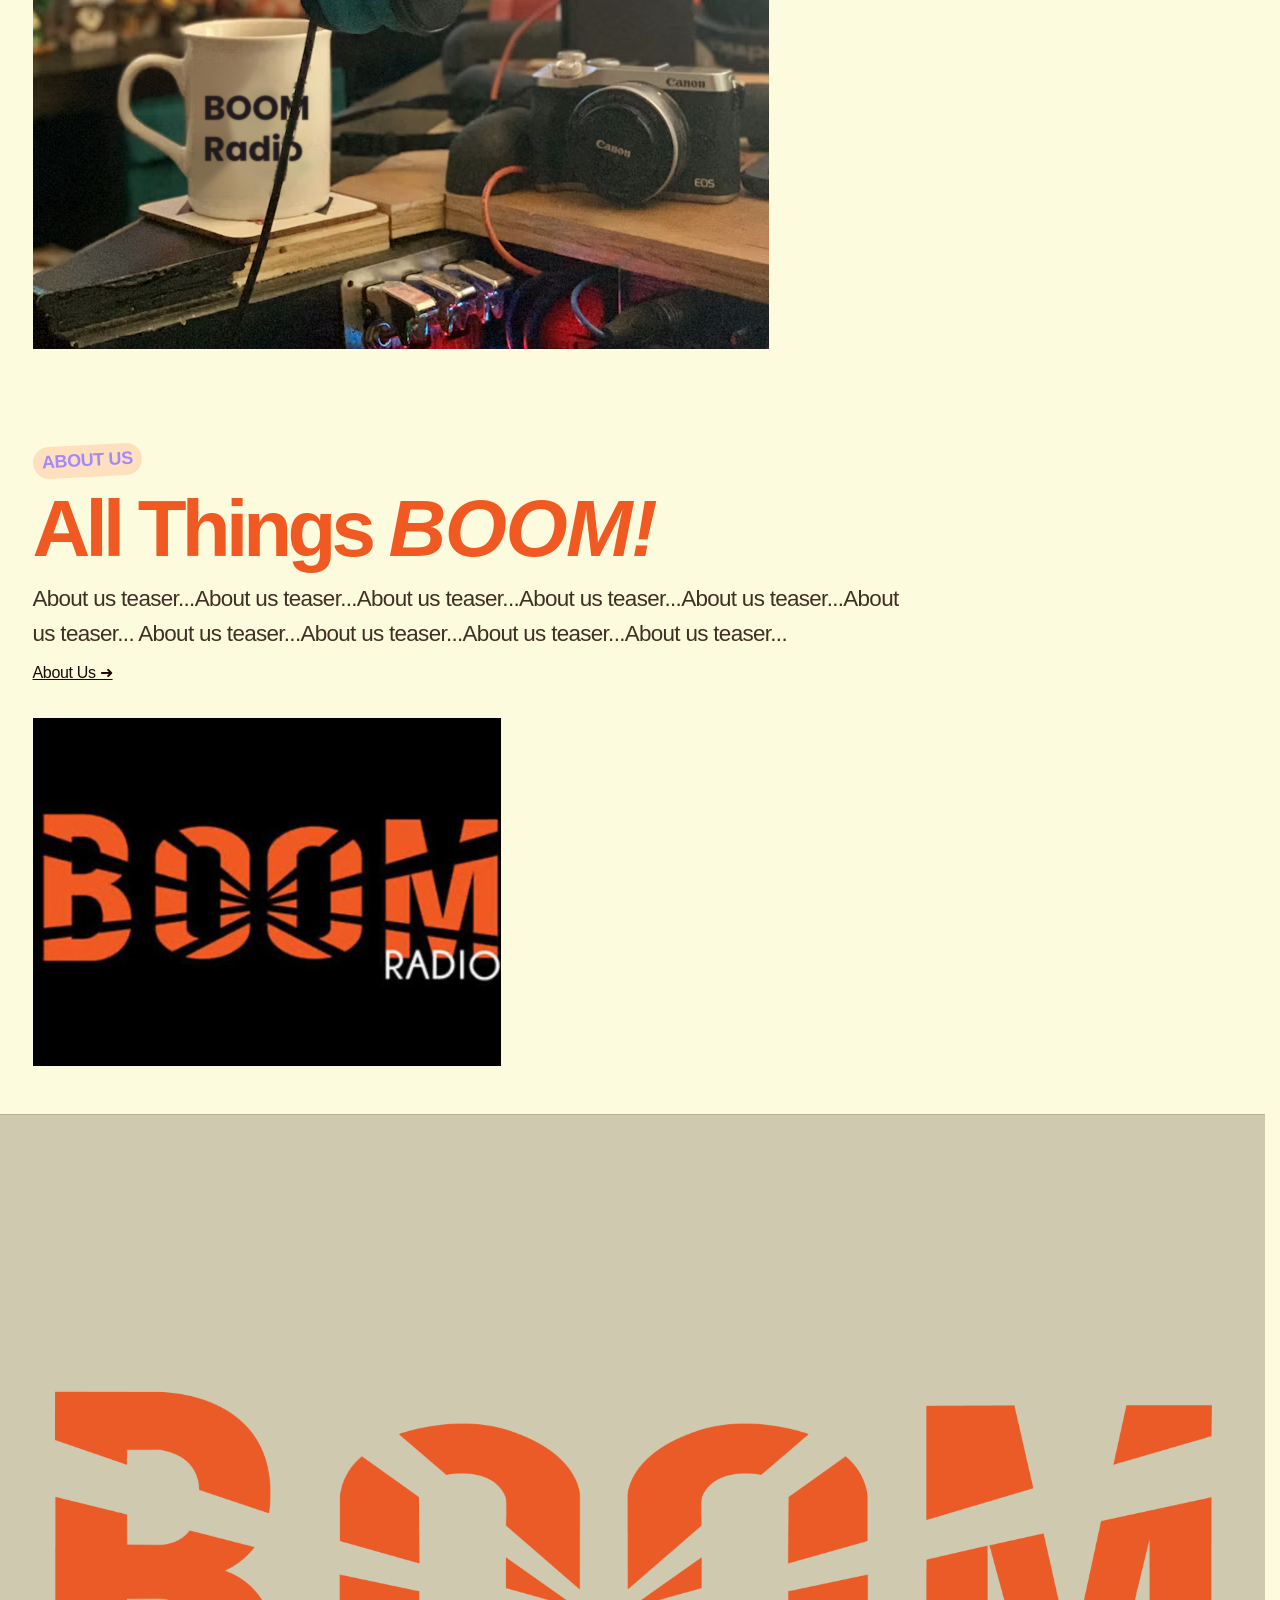
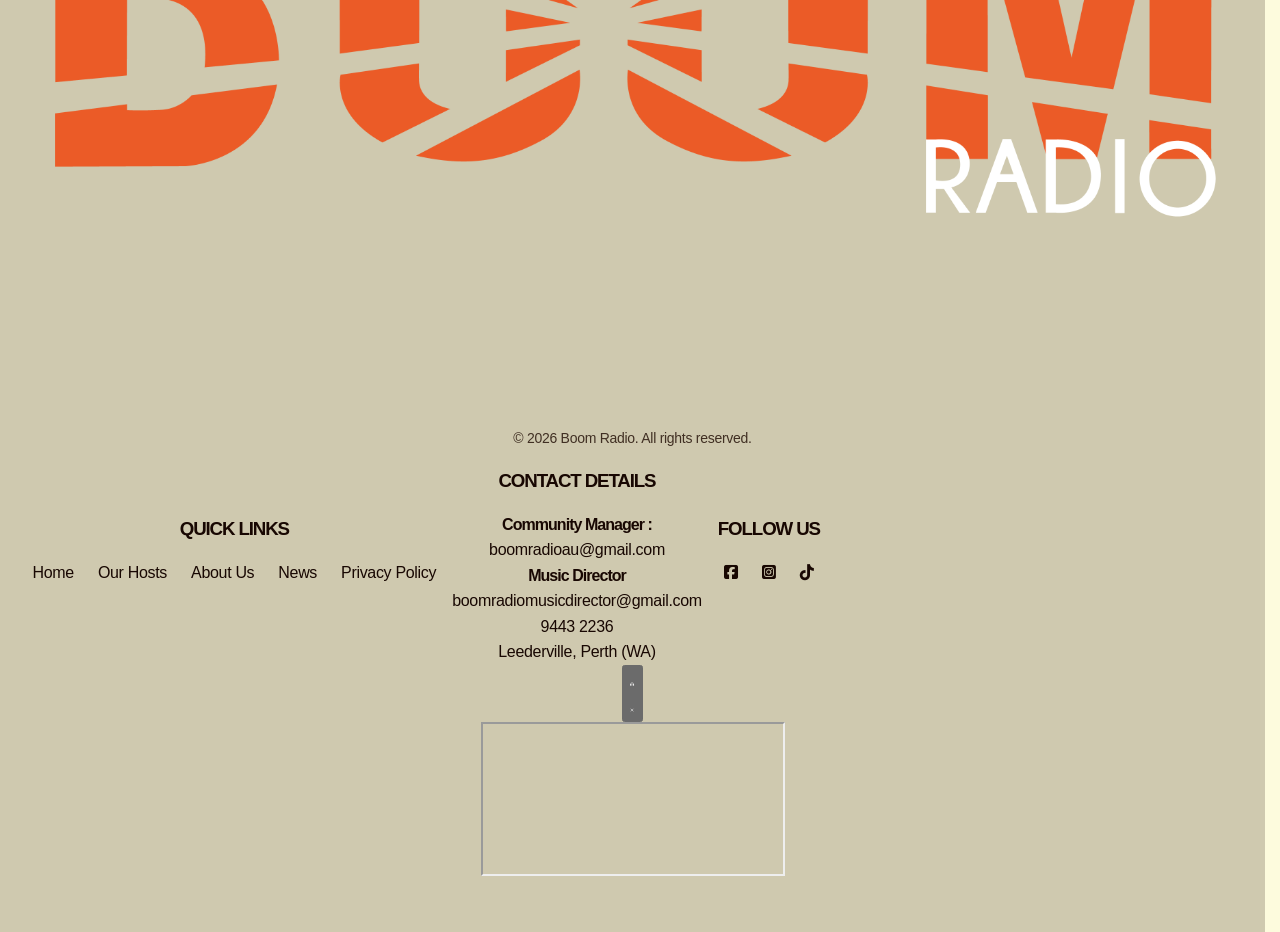
==== commit 3e51871b: "broken link fixed" ====
--- a/index.html
+++ b/index.html
@@ -6,7 +6,9 @@
     <meta name="description" content="Boom Radio brings you the greatest hits, live shows, podcasts, news, and entertainment. Listen online anytime and enjoy classic boom.">
     <link rel="stylesheet" href="css/reset.css">
     <link rel="stylesheet" href="css/core.css">
-    <link rel="stylesheet" href="https://cdnjs.cloudflare.com/ajax/libs/font-awesome/6.5.2/css/all.min.css" />
+    <link rel="stylesheet" href="https://cdnjs.cloudflare.com/ajax/libs/font-awesome/6.5.2/css/all.min.css">
+
+    <link rel="stylesheet" href="https://cloudflare.com">
 
     <link rel="stylesheet" href="css/components/header-nav.css">
     <link rel="stylesheet" href="css/components/site-footer.css">
@@ -38,7 +40,7 @@
                 <a href="schedule.html" class="site-nav__link">Hosts</a>
                 <a href="about.html" class="site-nav__link">About</a>
                 <a href="news.html" class="site-nav__link">News</a>
-                <a href="#radio" class="site-nav__link btn-general btn-cta open-radio"><span class="dot"></span>On Air: Listen Live</a>
+                <a href="#radio" class="btn-general btn-cta open-radio"><span class="dot"></span>On Air: Listen Live</a>
             </nav>
         </div>
     </header>
@@ -102,8 +104,14 @@
                         One or two sentences of intro copy.
                     </p>
                     <nav class="podcast-navigation" aria-labelledby="podcast navigation">
-                        <a href="#" class="btn-general btn-accent-light">Listen now <span class="arrow">➜</span></a>
-                        <a href="#" class="btn-general btn-bg">Podcast news <span class="arrow">➜</span></a>
+                        <a href="https://open.spotify.com/show/6m40vCGngb9wTO6bj4cJvY" target="_blank" class="btn-general btn-accent-light">
+                            <svg xmlns="http://w3.org" viewBox="0 0 496 512" width="32" height="32" fill="#1DB954">
+                            <!-- Official Spotify Icon Path -->
+                            <path d="M248 8C111 8 0 119 0 256s111 248 248 248 248-111 248-248S385 8 248 8zm115 357c-4.5 7.4-14.2 9.8-21.6 5.3-51.4-31.4-116.1-38.5-192.3-21.1-8.4 1.9-16.8-3.4-18.7-11.8-1.9-8.4 3.4-16.8 11.8-18.7 83.6-19.1 155-11 212.9 24.4 7.4 4.5 9.8 14.2 5.3 21.9zm30.8-67.4c-5.7 9.2-17.7 12.2-26.9 6.5-58.9-36.2-148.6-46.7-218.3-25.5-10.4 3.1-21.3-2.9-24.4-13.3-3.1-10.4 2.9-21.3 13.3-24.4 80-24.3 179-12.6 247.3 29.5 9.2 5.6 12.2 17.6 6.5 27.2zm2.5-70.3c-70.6-42-187.1-45.9-254-25.6-10.8 3.3-22.3-2.7-25.6-13.5-3.3-10.8 2.7-22.3 13.5-25.6 77-23.4 206-18.9 287.4 29.4 9.8 5.8 13.1 18.4 7.3 28.2-5.7 9.7-18.4 13.1-28.2 7.5z"/>
+                            </svg>
+                            Listen now <span class="arrow">➜</span>
+                        </a>
+                        <a href="news.html" class="btn-general btn-bg">Podcast news <span class="arrow">➜</span></a>
                     </nav>
                 </header>
                 <img class="podcast-img" src="img/mug_boom.png" alt="podcast feature image">
@@ -119,7 +127,7 @@
                     About us teaser...About us teaser...About us teaser...About us teaser...
                 </p>
                 <nav class="site-about__teaser--nav" aria-label="home about teaser navigation">
-                    <a class="btn-general btn-accent-dark" href="#">About Us <span class="arrow">➜</span></a>
+                    <a class="btn-general btn-accent-dark" href="about.html">About Us <span class="arrow">➜</span></a>
                 </nav>
             </header>
             <img class="about-teaser__img" src="img/boom-logo-black.png" alt="boom logo">
@@ -127,59 +135,57 @@
 
     </main>
         <footer class="site-footer">
-            <div class="container site-footer__content cluster">
-                <section class="footer-block stack">
-                    <img class="site-footer__logo" src="img/boom-white.png" alt="Site logo">
-                    <p class="site-footer__copyright">&copy; 2026 Boom Radio. All rights reserved.</p>
+        <div class="container site-footer__content cluster">
+            <section class="footer-block stack">
+                <img class="site-footer__logo" src="img/boom-white.png" alt="Site logo">
+                <p class="site-footer__copyright">&copy; 2026 Boom Radio. All rights reserved.</p>
+            </section>
+            <section class="footer-block stack">
+                <h3>QUICK LINKS</h3>
+                <nav class="site-footer__nav" aria-labelledby="Footer navigation">
+                    <a href="index.html">Home</a>
+                    <a href="schedule.html">Our Hosts</a>
+                    <a href="about.html">About Us</a>
+                    <a href="news.html">News</a>
+                    <a href="#">Privacy Policy</a>
+                </nav>
+            </section>
+            <article class="footer-block stack">
+                <h3>CONTACT DETAILS</h3>
+                <section class="contact">
+                    <h4 class="email-header">Community Manager :</h4>
+                    <p>boomradioau@gmail.com</p>
+                    <h4 class="email-header">Music Director</h4>
+                    <p>boomradiomusicdirector@gmail.com</p>
+                    <p>9443 2236</p>
+                    <p>Leederville, Perth (WA)</p>
                 </section>
-                <section class="footer-block stack">
-                    <h3>QUICK LINKS</h3>
-                    <nav class="site-footer__nav" aria-labelledby="Footer navigation">
-                        <a href="#">Home</a>
-                        <a href="#">Our Hosts</a>
-                        <a href="#">About Us</a>
-                        <a href="#">News</a>
-                        <a href="#">Privacy Policy</a>
-                    </nav>
-                </section>
-                <article class="footer-block stack">
-                    <h3>CONTACT DETAILS</h3>
-                    <section class="contact">
-                        <h4 class="email-header">Community Manager :</h4>
-                        <p>boomradioau@gmail.com</p>
-                        <h4 class="email-header">Music Director :</h4>
-                        <p>boomradiomusicdirector@gmail.com</p>
-                        <p>9443 2236</p>
-                        <p>Leederville, Perth (WA)</p>
-                    </section>
-                </article>
-                <section class="footer-block stack">
-                    <h3>FOLLOW US</h3>
-                    <nav class="site-footer__nav" aria-label="Footer navigation">
-                        <a href="#"><i class="fa-brands fa-square-facebook"></i></a>
-        
-                        <a href="#"><i class="fa-brands fa-square-instagram"></i></a>
-                        <a href="#"><i class="fa-brands fa-tiktok"></i></a>
-                    </nav>
-                </section>
-        
-            </div>
-        <button id="radio-toggle" type="button" aria-label="Open radio player" aria-expanded="false" aria-controls="radio-panel">
-        <svg class="icon-headphones" viewBox="0 0 24 24" fill="none" stroke="currentColor" stroke-width="2.5" stroke-linecap="round" stroke-linejoin="round" aria-hidden="true">
-            <path d="M4 15v-3a8 8 0 0 1 16 0v3"/>
-            <rect x="3" y="14" width="4" height="7" rx="1.5" fill="currentColor"/>
-            <rect x="17" y="14" width="4" height="7" rx="1.5" fill="currentColor"/>
-        </svg>
-        <svg class="icon-close" viewBox="0 0 24 24" fill="none" stroke="currentColor" stroke-width="3" stroke-linecap="round" aria-hidden="true">
-            <path d="M6 6l12 12M18 6L6 18"/>
-        </svg>
+            </article>
+            <section class="footer-block stack">
+                <h3>FOLLOW US</h3>
+                <nav class="site-footer__nav" aria-label="Footer navigation">
+                    <a href="https://www.facebook.com/boomradioau/" target="blank" aria-label="Facebook"><i class="fa-brands fa-square-facebook"></i></a>
+                    <a href="https://www.instagram.com/boomradioau/" target="blank" aria-label="Instagram"><i class="fa-brands fa-square-instagram"></i></a>
+                    <a href="https://www.tiktok.com/@boomradioau" target="blank" aria-label="TikTok"><i class="fa-brands fa-tiktok"></i></a>
+                </nav>
+            </section>
+        </div>
+        <button id="radio-toggle" type="button" aria-label="Open radio player" aria-expanded="false"
+            aria-controls="radio-panel">
+            <svg class="icon-headphones" viewBox="0 0 24 24" fill="none" stroke="currentColor" stroke-width="2.5"
+                stroke-linecap="round" stroke-linejoin="round" aria-hidden="true">
+                <path d="M4 15v-3a8 8 0 0 1 16 0v3" />
+                <rect x="3" y="14" width="4" height="7" rx="1.5" fill="currentColor" />
+                <rect x="17" y="14" width="4" height="7" rx="1.5" fill="currentColor" />
+            </svg>
+            <svg class="icon-close" viewBox="0 0 24 24" fill="none" stroke="currentColor" stroke-width="3"
+                stroke-linecap="round" aria-hidden="true">
+                <path d="M6 6l12 12M18 6L6 18" />
+            </svg>
         </button>
-
         <div id="radio-panel" aria-hidden="true">
-        <iframe
-            data-src="https://tunein.com/embed/player/s195836/?autoplay=true"
-            title="BOOM Radio live player"
-            allow="autoplay"></iframe>
+            <iframe data-src="https://tunein.com/embed/player/s195836/?autoplay=true" title="BOOM Radio live player"
+                allow="autoplay"></iframe>
         </div>
     </footer>
 </body>
--- a/css/custom.css
+++ b/css/custom.css
@@ -530,23 +530,35 @@
          opacity: 1;
         }
 
-        50% {
-         opacity: .35;
-        }
-
-        100% {
-         opacity: 1;
-        }
-   }
-   
-   /* Accessibility */
-   @media (prefers-reduced-motion: reduce) {
-       .dot {
-         animation: none;
-        }
-    }
-    
-    /* -----------------------------------------------------------
+    50% {
+      opacity: .35;
+    }
+<<<<<<<<< Temporary merge branch 1
+    .site-nav__link.active {
+      color: var(--color-accent);
+      font-weight: 800;
+      
+    }
+     
+    .site-header__brand img {
+      height: var(--nav-height);
+      width: auto;
+=========
+
+    100% {
+      opacity: 1;
+>>>>>>>>> Temporary merge branch 2
+    }
+  }
+
+  /* Accessibility */
+  @media (prefers-reduced-motion: reduce) {
+    .dot {
+      animation: none;
+    }
+  }
+
+  /* -----------------------------------------------------------
                          BUTTONS
      ------------------------------------------------------------*/
     .btn-general {
@@ -1118,24 +1130,89 @@
       padding-block: 2rem;
     }
 
-    .mission-section .stat-card {
-        padding: clamp(1.25rem, 2vw, 2rem);
-        padding-inline: 1.5rem;
-        border-radius: var(--radius-lg);
-        /* box-shadow: 4px 4px 0 var(--color-accent); */
-        box-shadow: var(--shadow-brand);
-        min-width: 0;
-        transition: transform 0.3s ease, box-shadow 0.3s ease;
-        margin-left: 2rem;
-        
-    }
-    
-    /* Tilt each card differently */
-    .mission-section .stat-card:nth-child(odd) {
-      transform: rotate(-3deg);
-      
-      
-    }
+  .mission-section .stat-card {
+    padding: clamp(1.25rem, 2vw, 2rem);
+    padding-inline: 1.5rem;
+    border-radius: var(--radius-lg);
+    /* box-shadow: 4px 4px 0 var(--color-accent); */
+    box-shadow: var(--shadow-brand);
+    min-width: 0;
+    transition: transform 0.3s ease, box-shadow 0.3s ease;
+    margin-left: 2rem;
+
+  }
+
+  /* Tilt each card differently */
+  .mission-section .stat-card:nth-child(odd) {
+    transform: rotate(-3deg);
+
+
+  }
+
+  .mission-section .stat-card:nth-child(1) {
+    background-color: var(--color-accent__three);
+
+
+  }
+
+  .mission-section .stat-card:nth-child(3) {
+    background-color: var(--color-accent__two);
+
+  }
+
+  .mission-section .stat-card:nth-child(even) {
+    transform: rotate(4deg);
+  }
+
+  .mission-section .stat-card__label {
+    display: inline-block;
+    align-self: flex-start;
+    background: var(--color-text);
+    color: var(--color-bg);
+    font-size: 0.9rem;
+    line-height: 1.4;
+    font-weight: 800;
+    padding: 0.5rem 0.8rem;
+    border-radius: 999px;
+    margin-block-end: var(--space-4);
+  }
+
+
+  .mission-section .stat-card__sub {
+    font-size: 0.95rem;
+    line-height: 1.6;
+    color: var(--color-muted);
+  }
+
+  @media (hover: hover) {
+    .mission-section .stat-card:hover {
+      transform: rotate(0deg) translateY(-8px);
+      /* box-shadow: 8px 8px 0 var(--color-accent); */
+      box-shadow: var(--shadow-brand);
+    }
+  }
+
+  /* Tablet */
+  @media (max-width: 900px) {
+    .mission-section .grid {
+      grid-template-columns: repeat(2, minmax(0, 1fr));
+    }
+  }
+
+  /* Mobile */
+  @media (max-width: 560px) {
+    .mission-section {
+      padding-block: 4rem;
+    }
+
+    .mission-section::before {
+      height: 40px;
+    }
+
+    .mission-section .grid {
+      grid-template-columns: 1fr;
+    }
+<<<<<<<<< Temporary merge branch 1
     
     .mission-section .stat-card:nth-child(1) {
         background-color: var(--color-accent__three);
@@ -1267,7 +1344,75 @@
           height: 78px;
           font-size: 0.7rem;
       }
-    }
+=========
+  }
+
+  /* Get Involved Card */
+  .get-involved {
+    display: flex;
+    flex-direction: row;
+    align-items: center;
+    justify-content: space-between;
+    gap: 1.5rem;
+    padding: 1.25rem 1.5rem;
+    background: var(--color-accent);
+    color: var(--color-text);
+    border: 1px solid var(--color-text);
+    border-radius: 10px;
+    box-shadow: 4px 4px 0 var(--color-text);
+
+  }
+
+  .get-involved h2 {
+    margin-bottom: 0.6rem;
+  }
+
+  .get-involved p {
+    margin-bottom: 1rem;
+  }
+
+  /* Circular Join the Team button */
+  .get-involved .get-involved__circle {
+    flex: 0 0 100px;
+    width: 100px;
+    height: 100px;
+    padding: 0;
+    display: inline-flex;
+    align-items: center;
+    justify-content: center;
+    border-radius: 50%;
+    text-align: center;
+    font-size: 0.8rem;
+    line-height: 1.2;
+    transform: rotate(8deg);
+    transition: transform 0.25s ease;
+    background-color: var(--color-accent__three);
+  }
+
+
+  .get-involved .get-involved__circle:hover {
+    transform: rotate(0deg) scale(1.05);
+  }
+
+  .get-involved-section {
+    margin-bottom: 100px;
+  }
+
+
+  @media (max-width: 480px) {
+    .get-involved {
+      gap: 0.75rem;
+      padding: 1rem;
+>>>>>>>>> Temporary merge branch 2
+    }
+
+    .get-involved .get-involved__circle {
+      flex-basis: 78px;
+      width: 78px;
+      height: 78px;
+      font-size: 0.7rem;
+    }
+  }
 
 
     .social-section {
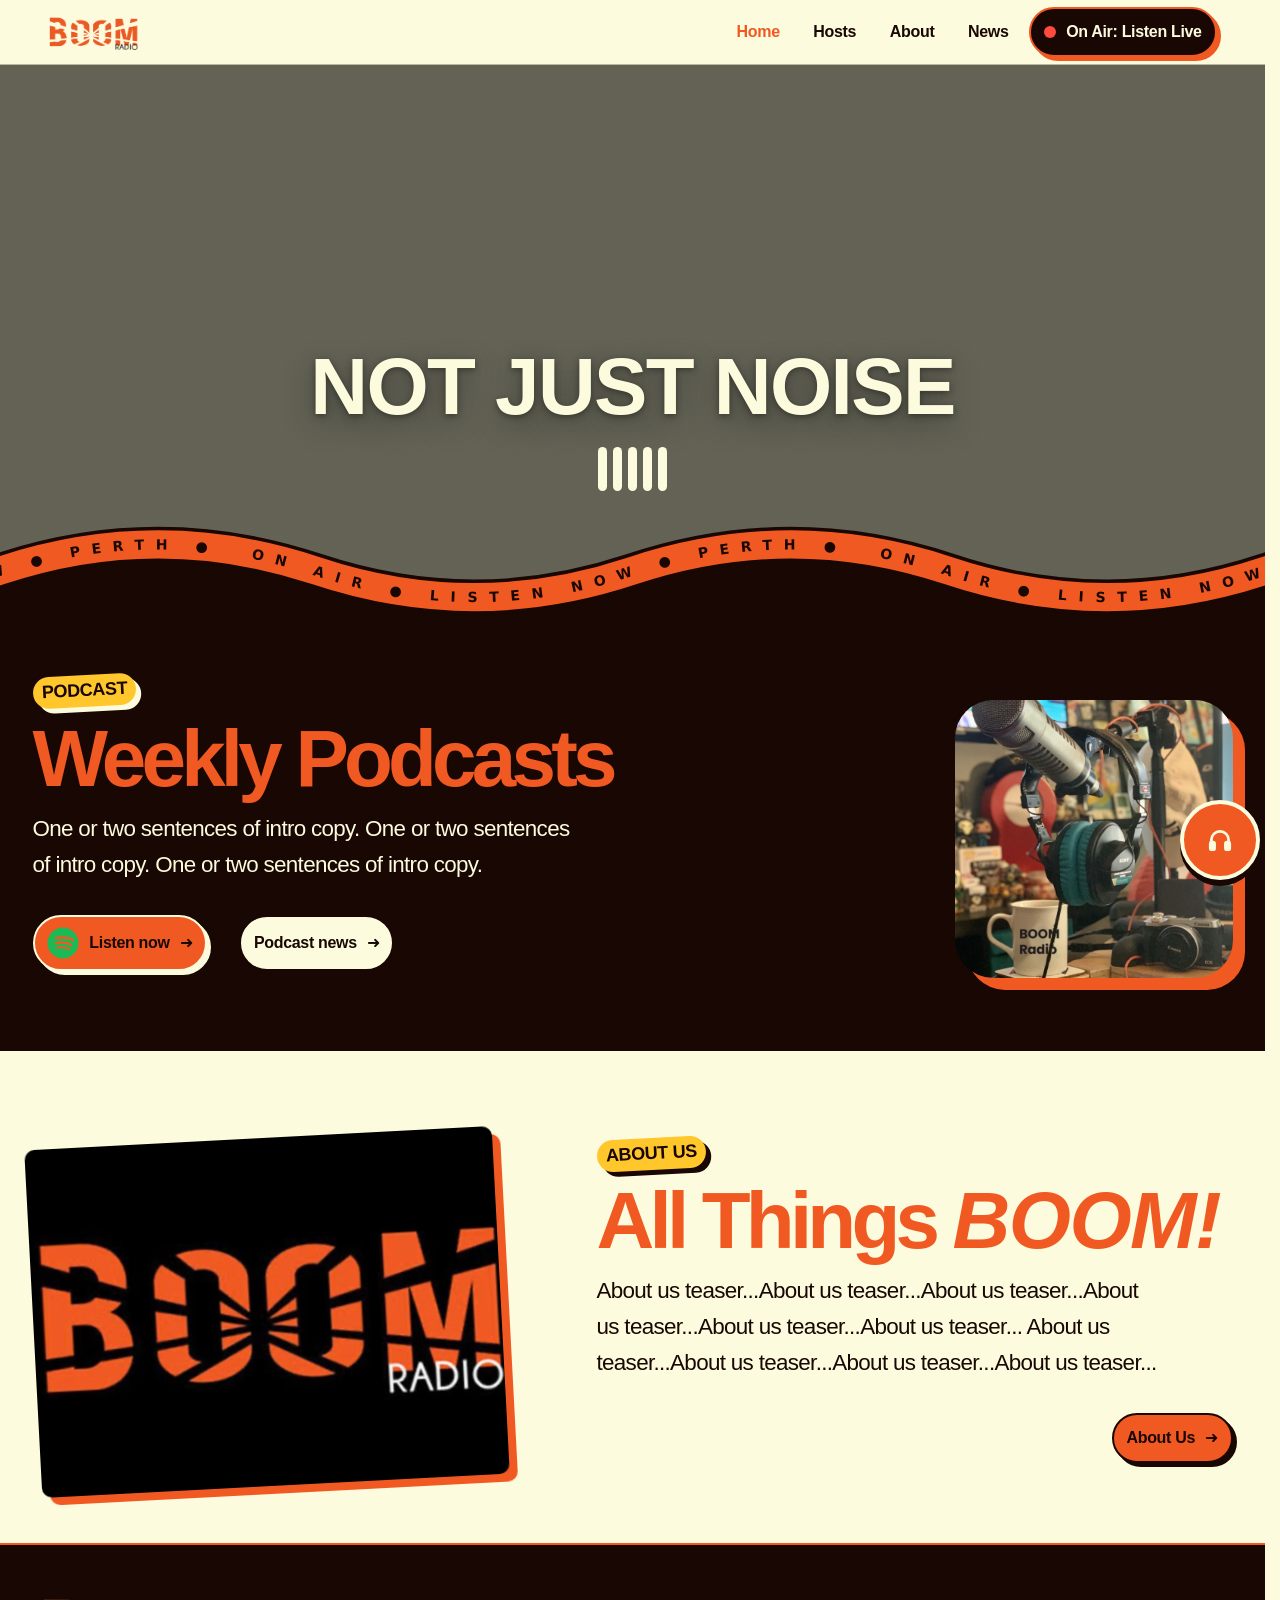
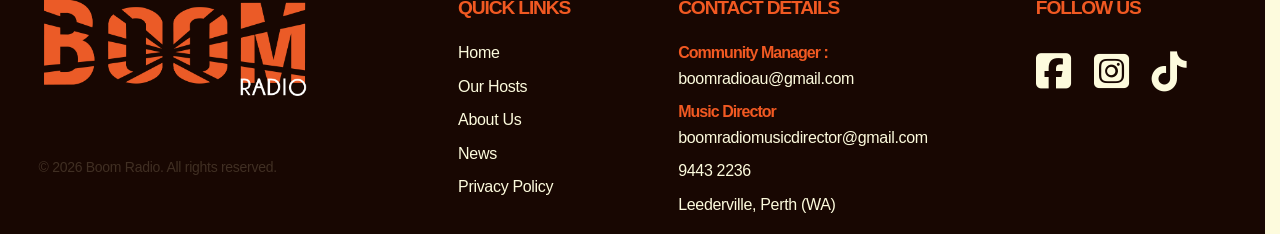
==== commit 50869fa5: "Merge branch 'main' into NitaV2" ====
--- a/index.html
+++ b/index.html
@@ -144,7 +144,7 @@
                 <h3>QUICK LINKS</h3>
                 <nav class="site-footer__nav" aria-labelledby="Footer navigation">
                     <a href="index.html">Home</a>
-                    <a href="schedule.html">Our Hosts</a>
+                    <a href="scehdule.html">Our Hosts</a>
                     <a href="about.html">About Us</a>
                     <a href="news.html">News</a>
                     <a href="#">Privacy Policy</a>
--- a/css/custom.css
+++ b/css/custom.css
@@ -35,9 +35,9 @@
 
 
 @layer tokens {
-   :root {
-
-      /* ===================================================================
+  :root {
+
+    /* ===================================================================
        QUICK REFERENCE - the tokens most projects touch
 
        Everything below is commented out - the framework already has
@@ -45,7 +45,7 @@
        the value, save, reload.
        =================================================================== */
 
-      /* --- Base theme: background, text, light vs. dark ------------------
+    /* --- Base theme: background, text, light vs. dark ------------------
        Change --color-bg and --color-text together with color-scheme -
        --color-surface, --color-border, and every other derived tone
        recalculate from them automatically. Two static starting points
@@ -55,60 +55,60 @@
        for everyone - see the very end of this file, right after this
        :root block closes, for that version instead. */
 
-      /* Dark (the current default, shown for reference): */
-      /* --color-bg:   #020617; */
-      /* --color-text: #e5e7eb; */
-      /* color-scheme: dark;    */
-
-      --color-bg: #FDFBDD;
-      --color-text: #180702;
-      --color-accent: #F15922;
-      --color-accent__two: #FF8FC4;
-      --color-accent__three: #FFC72C;
-
-      --radio-size: 80px;
-      --radio-gap: 16px;
-      --radio-edge: 20px;
-
-      --text-spacing__sml: -0.02em;
-      /* For small text such as eyebrow and block texts */
-      --text-spacing__big: -0.06em;
-      /* For headers and titles */
-      --text-spacing__eyebrow: 0.08em;
-
-
-      --shadow-brand: 5px 5px 0 var(--color-accent);
-
-      --radio-size: 80px;
-      --radio-gap: 16px;
-      --radio-edge: 20px;
-
-
-
-
-      /* Light (forces light for every visitor, regardless of their own
+    /* Dark (the current default, shown for reference): */
+    /* --color-bg:   #020617; */
+    /* --color-text: #e5e7eb; */
+    /* color-scheme: dark;    */
+
+    --color-bg: #FDFBDD;
+    --color-text: #180702;
+    --color-accent: #F15922;
+    --color-accent__two: #FF8FC4;
+    --color-accent__three: #FFC72C;
+
+    --radio-size: 80px;
+    --radio-gap: 16px;
+    --radio-edge: 20px;
+
+    --text-spacing__sml: -0.02em;
+    /* For small text such as eyebrow and block texts */
+    --text-spacing__big: -0.06em;
+    /* For headers and titles */
+    --text-spacing__eyebrow: 0.08em;
+
+
+    --shadow-brand: 5px 5px 0 var(--color-accent);
+
+    --radio-size: 80px;
+    --radio-gap: 16px;
+    --radio-edge: 20px;
+
+
+
+
+    /* Light (forces light for every visitor, regardless of their own
        OS setting - use the automatic version below instead if you'd
        rather follow the visitor's own preference): */
-      /* --color-bg:   #f8fafc; */
-      /* --color-text: #0f172a; */
-      /* color-scheme: light;   */
-
-      /* --- Brand accent -----------------------------------------------
+    /* --color-bg:   #f8fafc; */
+    /* --color-text: #0f172a; */
+    /* color-scheme: light;   */
+
+    /* --- Brand accent -----------------------------------------------
        Override --color-accent-seed to rebrand - --color-accent-default
        recalculates automatically and everything using --color-accent
        updates with it. Override --color-accent directly instead to
        bypass the seed system entirely. */
-      /* --color-accent-seed: #8b5cf6; */
-      /* --color-accent:      #8b5cf6; */
-      /* --color-on-accent:   #ffffff; */
-
-      /* --- Status colours - override in custom.css if needed ---------- */
-      /* --color-error:   #fca5a5; */
-      /* --color-success: #86efac; */
-      /* --color-warning: #fde68a; */
-      /* --color-info:    #93c5fd; */
-
-      /* --- Hero  (requires css/components/hero.css) -------------------
+    /* --color-accent-seed: #8b5cf6; */
+    /* --color-accent:      #8b5cf6; */
+    /* --color-on-accent:   #ffffff; */
+
+    /* --- Status colours - override in custom.css if needed ---------- */
+    /* --color-error:   #fca5a5; */
+    /* --color-success: #86efac; */
+    /* --color-warning: #fde68a; */
+    /* --color-info:    #93c5fd; */
+
+    /* --- Hero  (requires css/components/hero.css) -------------------
        --hero-text is the ONE colour to change per photo - the muted
        subtitle tone, overlay tint, and text shadow all derive from it
        via color-mix(). A commented-out upgrade in hero.css can make
@@ -124,29 +124,29 @@
        OTHER than that default: push it further toward pure black for
        a moodier look, or toward white if you're deliberately pairing
        a bright hero with dark --hero-text instead. */
-      /* --hero-image:          url("https://images.unsplash.com/photo-1498050108023-c5249f4df085?q=80&w=1600&auto=format&fit=crop"); */
-      /* --hero-image-position: center;  */
-      /* --hero-text:           #ffffff; */
-      /* --hero-shade:          black; */
-
-      /* --- Shape & spacing ---------------------------------------------
+    /* --hero-image:          url("https://images.unsplash.com/photo-1498050108023-c5249f4df085?q=80&w=1600&auto=format&fit=crop"); */
+    /* --hero-image-position: center;  */
+    /* --hero-text:           #ffffff; */
+    /* --hero-shade:          black; */
+
+    /* --- Shape & spacing ---------------------------------------------
        --space-unit scales the ENTIRE spacing system at once - every
        --space-* token is calc(--space-unit * N). */
-      --radius: 10px;
-      --radius-lg: 20px;
-      /* --space-unit: 0.25rem; */
-
-
-      /* -----------------------------------------------------------------
+    --radius: 10px;
+    --radius-lg: 20px;
+    /* --space-unit: 0.25rem; */
+
+
+    /* -----------------------------------------------------------------
        LAYOUT
     ----------------------------------------------------------------- */
-      /* --container-max:    72rem;  */
-      /* --content-max:      68ch;   */
-      /* --hero-content-max: 52rem;  */
-      /* --max-w-narrow:     52rem;  */
-
-
-      /* -----------------------------------------------------------------
+    /* --container-max:    72rem;  */
+    /* --content-max:      68ch;   */
+    /* --hero-content-max: 52rem;  */
+    /* --max-w-narrow:     52rem;  */
+
+
+    /* -----------------------------------------------------------------
        CORE COLOURS - fine-tuning
 
        --color-bg, --color-text, and the accent tokens (the levers that
@@ -156,46 +156,46 @@
        value isn't right for a specific case.
     ----------------------------------------------------------------- */
 
-      /* The background for cards, accordions, and panels sitting on top
+    /* The background for cards, accordions, and panels sitting on top
        of the page background - the standard "raised surface" tone. */
-      /* --color-surface: #111827; */
-
-      /* One step further "up" than --color-surface - dialogs, badges,
+    /* --color-surface: #111827; */
+
+    /* One step further "up" than --color-surface - dialogs, badges,
        and dropdown panels use this instead, so they read as sitting
        above regular cards, not at the same level. */
-      /* --color-elevated: #1f2937; */
-
-      /* De-emphasised text - captions, helper text, timestamps,
+    /* --color-elevated: #1f2937; */
+
+    /* De-emphasised text - captions, helper text, timestamps,
        subtitles. Applied via .text-muted or directly by components. */
-      /* --color-muted: rgb(229 231 235 / 0.72); */
-
-      /* The standard 1px hairline used for card outlines and dividers
+    /* --color-muted: rgb(229 231 235 / 0.72); */
+
+    /* The standard 1px hairline used for card outlines and dividers
        between sections. */
-      /* --color-border: rgb(229 231 235 / 0.18); */
-
-      /* A more visible border for emphasis - focus/active states,
+    /* --color-border: rgb(229 231 235 / 0.18); */
+
+    /* A more visible border for emphasis - focus/active states,
        the current item in a breadcrumb, dashed drop-zone outlines.
        Same role as --color-border, just more visible. */
-      /* --color-border-strong: rgb(229 231 235 / 0.35); */
-
-      /* Background tint for hover states on interactive surface
+    /* --color-border-strong: rgb(229 231 235 / 0.35); */
+
+    /* Background tint for hover states on interactive surface
        elements (table rows, dialog close buttons) - NOT button
        hover, which core.css's .btn--primary/--secondary handle with
        their own color-mix() against --color-accent/--color-surface. */
-      /* --color-hover: color-mix(in oklab, #020617 85%, #8b5cf6); */
-
-      /* The dark scrim painted behind dialogs, drawers, and the
+    /* --color-hover: color-mix(in oklab, #020617 85%, #8b5cf6); */
+
+    /* The dark scrim painted behind dialogs, drawers, and the
        lightbox - full-screen, sits between the page and the overlay
        content itself. */
-      /* --color-backdrop: rgb(0 0 0 / 0.85); */
-
-      /* The drop shadow under floating elements - currently just the
+    /* --color-backdrop: rgb(0 0 0 / 0.85); */
+
+    /* The drop shadow under floating elements - currently just the
        dialog box. Independent of --hero-shadow-strong/soft below,
        which shadow HERO TEXT specifically, not a whole element. */
-      /* --shadow-elevated: 0 12px 36px rgb(2 6 23 / 0.5); */
-
-
-      /* -----------------------------------------------------------------
+    /* --shadow-elevated: 0 12px 36px rgb(2 6 23 / 0.5); */
+
+
+    /* -----------------------------------------------------------------
        HERO - fine-tuning  (requires css/components/hero.css)
 
        --hero-text and --hero-shade (the two levers that matter most)
@@ -234,16 +234,16 @@
                         equal to it - see QUICK REFERENCE above for
                         overriding --hero-shade directly instead.
     ----------------------------------------------------------------- */
-      /* --hero-background:    #0b1020;                 */
-      /* --hero-muted:         rgb(255 255 255 / 0.92); */
-      /* --hero-overlay:       rgb(8 15 35 / 0.6);       */
-      /* --hero-shadow-strong: rgb(8 15 35 / 0.5);       */
-      /* --hero-shadow-soft:   rgb(8 15 35 / 0.35);      */
-      /* --hero-text-shadow: 0 2px 6px var(--hero-shadow-strong),
+    /* --hero-background:    #0b1020;                 */
+    /* --hero-muted:         rgb(255 255 255 / 0.92); */
+    /* --hero-overlay:       rgb(8 15 35 / 0.6);       */
+    /* --hero-shadow-strong: rgb(8 15 35 / 0.5);       */
+    /* --hero-shadow-soft:   rgb(8 15 35 / 0.35);      */
+    /* --hero-text-shadow: 0 2px 6px var(--hero-shadow-strong),
                            0 10px 30px var(--hero-shadow-soft);
 						   */
 
-      /* -----------------------------------------------------------------
+    /* -----------------------------------------------------------------
        NAVIGATION  (requires css/components/header-nav.css)
 
        --nav-height also affects scroll-margin on <section> elements
@@ -277,54 +277,54 @@
          The :has() selectors in header-nav.css detect brand/nav order
          and position the desktop nav correctly for either arrangement.
     ----------------------------------------------------------------- */
-      /* --nav-height:   64px;             */
-      /* --drawer-width: min(86vw, 320px); */
-
-
-      /* -----------------------------------------------------------------
+    /* --nav-height:   64px;             */
+    /* --drawer-width: min(86vw, 320px); */
+
+
+    /* -----------------------------------------------------------------
        MOTION
     ----------------------------------------------------------------- */
-      /* --transition-fast: 0.2s ease; */
-      /* --transition-base: 0.3s ease; */
-
-
-      /* -----------------------------------------------------------------
+    /* --transition-fast: 0.2s ease; */
+    /* --transition-base: 0.3s ease; */
+
+
+    /* -----------------------------------------------------------------
        CAROUSEL  (requires css/components/carousel-arrow-addon.css -
        the base carousel.css alone doesn't consume this token)
     ----------------------------------------------------------------- */
-      /* --carousel-control-size: 44px; */
-
-
-      /* -----------------------------------------------------------------
+    /* --carousel-control-size: 44px; */
+
+
+    /* -----------------------------------------------------------------
        GALLERY  (requires css/components/gallery.css)
 
        --thumb-min sets the minimum width a thumbnail can shrink to
        before the grid wraps to fewer columns - same auto-fit pattern
        as .auto-grid, just scoped to this component.
     ----------------------------------------------------------------- */
-      /* --thumb-min: 12rem; */
-
-
-      /* -----------------------------------------------------------------
+    /* --thumb-min: 12rem; */
+
+
+    /* -----------------------------------------------------------------
        FEEDBACK  (requires css/components/feedback.css)
     ----------------------------------------------------------------- */
-      /* --spinner-size:   2rem;              */
-      /* --spinner-stroke: 3px;               */
-      /* --spinner-color:  var(--color-accent); */
-
-
-      /* -----------------------------------------------------------------
+    /* --spinner-size:   2rem;              */
+    /* --spinner-stroke: 3px;               */
+    /* --spinner-color:  var(--color-accent); */
+
+
+    /* -----------------------------------------------------------------
        SHELL / DASHBOARD LAYOUT  (requires css/components/shell.css -
        only relevant if a page uses the admin/dashboard shell rather
        than the marketing-site layout)
     ----------------------------------------------------------------- */
-      /* --sidebar-width: 16rem;  */
-      /* --master-width:  320px;  */
-      /* --filter-width:  260px;  */
-
-   }
-   
-   /* ===================================================================
+    /* --sidebar-width: 16rem;  */
+    /* --master-width:  320px;  */
+    /* --filter-width:  260px;  */
+
+  }
+
+  /* ===================================================================
    BASE THEME - light, automatically
    
    The automatic alternative to the static "Light" block in QUICK
@@ -336,7 +336,7 @@
    alongside it - both would set the same tokens, and whichever one
    ends up later in the file wins, which defeats "automatic."
    ------------------------------------------------------------------- */
-   /* @media (prefers-color-scheme: light) {
+  /* @media (prefers-color-scheme: light) {
     :root {
         --color-bg:   #f8fafc;
         --color-text: #0f172a;
@@ -347,207 +347,215 @@
 
 
 @layer components {
-    /* -----------------------------------------------------------
+  /* -----------------------------------------------------------
                          GLOBAL STYLING
      ------------------------------------------------------------*/
 
-    h1,
-    h2,
-    h3,
-    h4,
-    p,
-    span,
-    button,
-    a, li {
-        font-family: Arial, Helvetica, sans-serif;
-     }
-     
-     h1,
-     h2,
-     h3,
-     h4 {
-       letter-spacing: var(--text-spacing__big);
-     }
-     
-     p,
-     span,
-     a,
-     button {
-         letter-spacing: var(--text-spacing__sml);
-     }
-    
-     h1,
-     h2,
-     h3,
-     h4 {
-         font-weight: 600;
-     }
-     
-     main {
-       background: var(--color-bg);
-     }
-    
-    .italic {
-        color: var(--color-accent);
-      font-style: italic;
-    }
-
-    /* Badges should have 5px drop shadow */
-    .badge {
-      border: none;
-      align-self: flex-start;
-      justify-self: start;
-      width: fit-content;
-      letter-spacing: var(--text-spacing__sml);
-
-      transform: rotate(-3deg);
-      font-size: clamp(0.75rem, 0.75rem + 1vw, 1.125rem);
-      /* sp change*/
-    }
-
-/* -----------------------------------------------------------
+  h1,
+  h2,
+  h3,
+  h4,
+  p,
+  span,
+  button,
+  a,
+  li {
+    font-family: Arial, Helvetica, sans-serif;
+  }
+
+  h1,
+  h2,
+  h3,
+  h4 {
+    letter-spacing: var(--text-spacing__big);
+  }
+
+  p,
+  span,
+  a,
+  button {
+    letter-spacing: var(--text-spacing__sml);
+  }
+
+  h1,
+  h2,
+  h3,
+  h4 {
+    font-weight: 600;
+  }
+
+  main {
+    background: var(--color-bg);
+  }
+
+  .italic {
+    color: var(--color-accent);
+    font-style: italic;
+  }
+
+  /* Badges should have 5px drop shadow */
+  .badge {
+    border: none;
+    align-self: flex-start;
+    justify-self: start;
+    width: fit-content;
+    letter-spacing: var(--text-spacing__sml);
+
+    transform: rotate(-3deg);
+    font-size: clamp(0.75rem, 0.75rem + 1vw, 1.125rem);
+    /* sp change*/
+  }
+
+  #site-nav {
+    background: var(--color-bg);
+  }
+
+  /* -----------------------------------------------------------
                          SECTION HEADERS
 ------------------------------------------------------------*/
-    h1.section-header__title, h1.hero-title, h1.hero-split__title, h2.section-header__title {
-      font-size: clamp(3rem, 2rem + 4vw, 5rem);
-      /* letter-spacing: var(--text-spacing__sml); */
-    }
-
-    h3.section-header__title {
-      /* font-size: clamp(2.5rem, 1.5rem + 3vw, 4rem); */
-      font-size: clamp(2rem, 1rem + 2vw, 4rem);
-      /* letter-spacing: var(--text-spacing__sml); */
-    }
-
-    .mission-section .section-header__eyebrow {
-      color: var(--color-accent);
-      font-weight: 800;
-      text-transform: uppercase;
-      letter-spacing: var(--text-spacing__eyebrow);
-    }
-    
-    .mission-section .section-header__title {
-      max-width: none;
-      margin-block: var(--space-2);
-      color: var(--color-bg);
-    }
-    
-    .mission-section .section-header {
-      max-width: 48rem;
-      margin-block-end: var(--space-8);
-      
-    }
-    
-    .section-header__intro {
-        font-size: 1.4rem;
-        letter-spacing: -0.03em;
-        /* sp change*/
-    }
-
-    .section-header__title {
-          color: var(--color-accent);
-      }
-
-    /* -----------------------------------------------------------
+  h1.section-header__title,
+  h1.hero-title,
+  h1.hero-split__title,
+  h2.section-header__title {
+    font-size: clamp(3rem, 2rem + 4vw, 5rem);
+    /* letter-spacing: var(--text-spacing__sml); */
+  }
+
+  h3.section-header__title {
+    /* font-size: clamp(2.5rem, 1.5rem + 3vw, 4rem); */
+    font-size: clamp(2rem, 1rem + 2vw, 4rem);
+    /* letter-spacing: var(--text-spacing__sml); */
+  }
+
+  .mission-section .section-header__eyebrow {
+    color: var(--color-accent);
+    font-weight: 800;
+    text-transform: uppercase;
+    letter-spacing: var(--text-spacing__eyebrow);
+  }
+
+  .mission-section .section-header__title {
+    max-width: none;
+    margin-block: var(--space-2);
+    color: var(--color-bg);
+  }
+
+  .mission-section .section-header {
+    max-width: 48rem;
+    margin-block-end: var(--space-8);
+
+  }
+
+  .section-header__intro {
+    font-size: 1.4rem;
+    letter-spacing: -0.03em;
+    /* sp change*/
+  }
+
+  .section-header__title {
+    color: var(--color-accent);
+  }
+
+  /* -----------------------------------------------------------
                          WAVES
      ------------------------------------------------------------*/
-    .section-wave {
-        position: relative;
-      isolation: isolate;
-      outline: 3px solid var(--color-text);
-    }
-
-    .section-wave::before,
-    .section-wave::after {
-        content: "";
-        position: absolute;
-        z-index: -1;
-        left: 0;
-        width: 100%;
-        height: 80px;
-        background-image: url("../img/wave.svg");
-        background-repeat: no-repeat;
-        background-size: 100% 100%;
-        
-    }
-    
-    /* Top wave */
-    .section-wave::before {
-        top: 0;
-      background-position: top center;
-      transform: translateY(-99%);
-    }
-    
-    /* Bottom wave */
-    .section-wave::after {
-        bottom: 0;
-      background-position: bottom center;
-      transform: translateY(100%) scaleY(-1);
-      
-    }
-    
-    /* Hide bottom wave when not required */
-    .section-wave--top-only::after {
-        display: none;
-   }
-
-    /* -----------------------------------------------------------
+  .section-wave {
+    position: relative;
+    isolation: isolate;
+    outline: 3px solid var(--color-text);
+  }
+
+  .section-wave::before,
+  .section-wave::after {
+    content: "";
+    position: absolute;
+    z-index: -1;
+    left: 0;
+    width: 100%;
+    height: 80px;
+    background-image: url("../img/wave.svg");
+    background-repeat: no-repeat;
+    background-size: 100% 100%;
+
+  }
+
+  /* Top wave */
+  .section-wave::before {
+    top: 0;
+    background-position: top center;
+    transform: translateY(-99%);
+  }
+
+  /* Bottom wave */
+  .section-wave::after {
+    bottom: 0;
+    background-position: bottom center;
+    transform: translateY(100%) scaleY(-1);
+
+  }
+
+  /* Hide bottom wave when not required */
+  .section-wave--top-only::after {
+    display: none;
+  }
+
+  /* -----------------------------------------------------------
+                         skip-link
+     ------------------------------------------------------------*/
+
+  .skip-link {
+    padding: 0.3rem 0.6rem;
+    font-size: 0.75rem;
+    width: fit-content;
+    height: auto;
+    line-height: 1.2;
+  }
+
+  /* -----------------------------------------------------------
                          HEADER
      ------------------------------------------------------------*/
 
-    .site-header {
-        background: var(--color-bg);
-      border-block-end: 1px solid var(--color-border);
-    }
-    
-    .site-nav__link {
-        font-family: Arial, Helvetica, sans-serif;
-        font-weight: 600;
-    }
-    .site-nav__link.active {
-      color: var(--color-accent);
-      font-weight: 800;
-      
-    }
-     
-    .site-header__brand img {
-      height: var(--nav-height);
-      width: auto;
-    }
-    
-    .dot {
-        display: block;
-      width: 12px;
-      height: 12px;
-      border-radius: 50%;
-      background: #FF4B3E;
-      animation: pulse 1.4s ease-in-out infinite;
-    }
-    
-    /* Makes the cta button dot a pulsing glow */
-    @keyframes pulse {
-        0% {
-         opacity: 1;
-        }
+  .site-header {
+    background: var(--color-bg);
+    border-block-end: 1px solid var(--color-border);
+  }
+
+  .site-nav__link {
+    font-family: Arial, Helvetica, sans-serif;
+    font-weight: 600;
+  }
+
+  .site-nav__link.active {
+    color: var(--color-accent);
+    font-weight: 800;
+  }
+
+  .site-header__brand img {
+    height: var(--nav-height);
+    width: auto;
+  }
+
+  .dot {
+    display: block;
+    width: 12px;
+    height: 12px;
+    border-radius: 50%;
+    background: #FF4B3E;
+    animation: pulse 1.4s ease-in-out infinite;
+  }
+
+  /* Makes the cta button dot a pulsing glow */
+  @keyframes pulse {
+    0% {
+      opacity: 1;
+    }
 
     50% {
       opacity: .35;
     }
-<<<<<<<<< Temporary merge branch 1
-    .site-nav__link.active {
-      color: var(--color-accent);
-      font-weight: 800;
-      
-    }
-     
-    .site-header__brand img {
-      height: var(--nav-height);
-      width: auto;
-=========
 
     100% {
       opacity: 1;
->>>>>>>>> Temporary merge branch 2
     }
   }
 
@@ -561,574 +569,623 @@
   /* -----------------------------------------------------------
                          BUTTONS
      ------------------------------------------------------------*/
-    .btn-general {
-      --px: 0.8rem;
-      --py: 0.65rem;
-      --squish: 2px;
-      /* padding: var(--py) var(--px); */
-      font-size: clamp(0.75rem, 1.5vw, 1rem);
-      font-weight: 500;
-
-      padding-block: var(--py);
-      padding-inline: var(--px);
-      --btn-shadow: transparent;
-      display: inline-flex;
-      align-items: center;
-      gap: 10px;
-      text-decoration: none;
-      border-radius: 999px;
-      filter: drop-shadow(4px 4px 0 var(--btn-shadow));
-      transition: transform .15s ease, filter .15s ease, padding .15s ease, margin .15s ease;
-      
-      background-clip: padding-box;
-    }
-    
+  .btn-general {
+    --px: 0.8rem;
+    --py: 0.65rem;
+    --squish: 2px;
+    /* padding: var(--py) var(--px); */
+    font-size: clamp(0.75rem, 1.5vw, 1rem);
+    font-weight: 550;
+
+    padding-block: var(--py);
+    padding-inline: var(--px);
+    --btn-shadow: transparent;
+    display: inline-flex;
+    align-items: center;
+    gap: 10px;
+    text-decoration: none;
+    border-radius: 999px;
+    filter: drop-shadow(4px 4px 0 var(--btn-shadow));
+    transition: transform .15s ease, filter .15s ease, padding .15s ease, margin .15s ease;
+
+    background-clip: padding-box;
+  }
+
+  .arrow {
+    display: inline-block;
+    transition: transform .15s ease;
+  }
+
+  .btn-general:hover {
+    transform: translate(3px, 3px);
+    filter: drop-shadow(1px 1px 0 var(--btn-shadow));
+  }
+
+  /* Hover: arrow pushes right */
+  .btn-general:hover .arrow,
+  .btn-general:focus-visible .arrow {
+    transform: translateX(5px);
+  }
+
+  .btn-general:active {
+    transform: translate(3px, 3px);
+    filter: drop-shadow(1px 1px 0 var(--btn-shadow));
+    /* padding: calc(var(--py) - 2px) calc(var(--px) + 2px); */
+    /* margin-inline: -2px; */
+    padding-block: calc(var(--py) - var(--squish));
+    padding-inline: calc(var(--px) - var(--squish));
+
+    margin-block: var(--squish);
+    margin-inline: var(--squish);
+  }
+
+  .btn-general:focus-visible {
+    outline: 3px solid var(--color-accent);
+    outline-offset: 4px;
+  }
+
+  /* Respect reduced-motion settings */
+  @media (prefers-reduced-motion: reduce) {
+
+    .btn-general,
     .arrow {
-      display: inline-block;
-      transition: transform .15s ease;
-    }
-
-    .btn-general:hover {
-        transform: translate(3px, 3px);
-        filter: drop-shadow(1px 1px 0 var(--btn-shadow));
-    }
-    
-    /* Hover: arrow pushes right */
+      transition: none;
+    }
+
+    .btn-general:hover,
+    .btn-general:active,
     .btn-general:hover .arrow,
     .btn-general:focus-visible .arrow {
-        transform: translateX(5px);
-    }
-
-    .btn-general:active {
-        transform: translate(3px, 3px);
-        filter: drop-shadow(1px 1px 0 var(--btn-shadow));
-        /* padding: calc(var(--py) - 2px) calc(var(--px) + 2px); */
-        /* margin-inline: -2px; */
-        padding-block: calc(var(--py) - var(--squish));
-        padding-inline: calc(var(--px) - var(--squish));
-        
-        margin-block: var(--squish);
-        margin-inline: var(--squish);
-    }
-    
-    .btn-general:focus-visible {
-        outline: 3px solid var(--color-accent);
-        outline-offset: 4px;
-    }
-    
-    /* Respect reduced-motion settings */
-    @media (prefers-reduced-motion: reduce) {
-        
-        .btn-general,
-        .arrow {
-         transition: none;
-        }
-        
-        .btn-general:hover,
-        .btn-general:active,
-        .btn-general:hover .arrow,
-        .btn-general:focus-visible .arrow {
-         transform: none;
-        }
-   }
-   
-   /* Button colors */
-   .btn-cta {
-       --btn-shadow: var(--color-accent);
-       background: var(--color-text);
-       color: var(--color-bg);
-       border: 2px solid var(--color-accent);
-    }
-    
-    .btn-bg {
-        --btn-shadow: var(--color-text);
-      background: var(--color-bg);
-      color: var(--color-text);
-      border: 2px solid var(--color-text);
-    }
-    
-    .btn-bg-dark {
-        --btn-shadow: var(--color-bg);
-        background: var(--color-text);
-        color: var(--color-bg);
-        border: 2px solid var(--color-text);
-    }
-    
-    .btn-accent-light {
-        --btn-shadow: var(--color-bg);
-      background: var(--color-accent);
-      color: var(--color-text);
-      border: 2px solid var(--color-bg);
-    }
-    
-    .btn-accent-dark {
-        --btn-shadow: var(--color-text);
-        background: var(--color-accent);
-        color: var(--color-text);
-        border: 2px solid var(--color-text);
-    }
-
-    /* -----------------------------------------------------------
+      transform: none;
+    }
+  }
+
+  /* Button colors */
+  .btn-cta {
+    --btn-shadow: var(--color-accent);
+    background: var(--color-text);
+    color: var(--color-bg);
+    border: 2px solid var(--color-accent);
+  }
+
+  .btn-bg {
+    --btn-shadow: var(--color-text);
+    background: var(--color-bg);
+    color: var(--color-text);
+    border: 2px solid var(--color-text);
+  }
+
+  .btn-bg-dark {
+    --btn-shadow: var(--color-bg);
+    background: var(--color-text);
+    color: var(--color-bg);
+    border: 2px solid var(--color-text);
+  }
+
+  .btn-accent-light {
+    --btn-shadow: var(--color-bg);
+    background: var(--color-accent);
+    color: var(--color-text);
+    border: 2px solid var(--color-bg);
+  }
+
+  .btn-accent-dark {
+    --btn-shadow: var(--color-text);
+    background: var(--color-accent);
+    color: var(--color-text);
+    border: 2px solid var(--color-text);
+  }
+
+  /* -----------------------------------------------------------
                         RADIO PLAYER
     ------------------------------------------------------------*/
 
-    /* Floating button */
-    #radio-toggle {
-       position: fixed;
-       right: var(--radio-edge);
-       bottom: var(--radio-edge);
-       z-index: 9999;
-       width: var(--radio-size);
-       height: var(--radio-size);
-       padding: 0;
-       display: grid;
-       place-items: center;
-       border: 4px solid var(--color-bg);
-       border-radius: 50%;
-       background: var(--color-accent);
-       color: var(--color-bg);
-       cursor: pointer;
-       box-shadow: 0 6px 0 var(--color-text);
-       transition: transform .15s, box-shadow .15s;
-    }
-    
-    #radio-toggle svg {
-       width: 26px;
-       height: 26px;
-       grid-area: 1 / 1;
-    }
-    
-    #radio-toggle .icon-close {
-       display: none;
-    }
-    
-    #radio-toggle.is-open .icon-headphones {
-       display: none;
-    }
-    
-    #radio-toggle.is-open .icon-close {
-       display: block;
-    }
-    
-    #radio-toggle:hover {
-       transform: translateY(-2px) rotate(-6deg) scale(1.06);
-    }
-    
-    #radio-toggle:active {
-       transform: translateY(3px);
-       box-shadow: 0 2px 0 var(--color-text);
-    }
-    
-    #radio-toggle:focus-visible {
-       outline: 3px solid var(--color-text);
-       outline-offset: 4px;
-    }
-    
-    #radio-toggle::before,
+  /* Floating button */
+  #radio-toggle {
+    position: fixed;
+    right: var(--radio-edge);
+    bottom: var(--radio-edge);
+    z-index: 9999;
+    width: var(--radio-size);
+    height: var(--radio-size);
+    padding: 0;
+    display: grid;
+    place-items: center;
+    border: 4px solid var(--color-bg);
+    border-radius: 50%;
+    background: var(--color-accent);
+    color: var(--color-bg);
+    cursor: pointer;
+    box-shadow: 0 6px 0 var(--color-text);
+    transition: transform .15s, box-shadow .15s;
+  }
+
+  #radio-toggle svg {
+    width: 26px;
+    height: 26px;
+    grid-area: 1 / 1;
+  }
+
+  #radio-toggle .icon-close {
+    display: none;
+  }
+
+  #radio-toggle.is-open .icon-headphones {
+    display: none;
+  }
+
+  #radio-toggle.is-open .icon-close {
+    display: block;
+  }
+
+  #radio-toggle:hover {
+    transform: translateY(-2px) rotate(-6deg) scale(1.06);
+  }
+
+  #radio-toggle:active {
+    transform: translateY(3px);
+    box-shadow: 0 2px 0 var(--color-text);
+  }
+
+  #radio-toggle:focus-visible {
+    outline: 3px solid var(--color-text);
+    outline-offset: 4px;
+  }
+
+  #radio-toggle::before,
+  #radio-toggle::after {
+    content: "";
+    position: absolute;
+    inset: -4px;
+    border-radius: 50%;
+    border: 2px solid var(--color-accent);
+    pointer-events: none;
+    opacity: 0;
+    will-change: transform, opacity;
+    animation: radio-pulse 3s cubic-bezier(.22, .61, .36, 1) infinite;
+  }
+
+  /* second ring, offset, for a continuous ripple */
+  #radio-toggle::after {
+    animation-delay: 1.5s;
+  }
+
+  #radio-toggle.is-open::before,
+  #radio-toggle.is-open::after {
+    animation: none;
+  }
+
+  @keyframes radio-pulse {
+    0% {
+      transform: scale(1);
+      opacity: 0;
+    }
+
+    15% {
+      opacity: .55;
+    }
+
+    70% {
+      transform: scale(1.6);
+      opacity: 0;
+    }
+
+    100% {
+      transform: scale(1.6);
+      opacity: 0;
+    }
+
+    /* short rest before the next pulse */
+  }
+
+  /* Popout panel, sits ABOVE the button */
+  #radio-panel {
+    position: fixed;
+    right: var(--radio-edge);
+    bottom: calc(var(--radio-edge) + var(--radio-size) + var(--radio-gap) + 6px);
+    z-index: 9998;
+    width: 320px;
+    max-width: calc(100vw - (var(--radio-edge) * 2));
+    height: 100px;
+    background: var(--color-bg);
+    border: 3px solid var(--color-bg);
+    border-radius: 14px;
+    overflow: hidden;
+    box-shadow: 0 6px 0 var(--color-text);
+
+    opacity: 0;
+    visibility: hidden;
+    transform: translateY(10px);
+    transition: opacity .2s, transform .2s, visibility .2s;
+  }
+
+  #radio-panel.open {
+    opacity: 1;
+    visibility: visible;
+    transform: translateY(0);
+  }
+
+  #radio-panel iframe {
+    display: block;
+    width: 100%;
+    height: 100%;
+    border: 0;
+  }
+
+  @media (prefers-reduced-motion: reduce) {
+
+    #radio-toggle,
+    #radio-panel {
+      transition: none;
+    }
+
     #radio-toggle::after {
-       content: "";
-       position: absolute;
-       inset: -4px;
-       border-radius: 50%;
-       border: 2px solid var(--color-accent);
-       pointer-events: none;
-       opacity: 0;
-       will-change: transform, opacity;
-       animation: radio-pulse 3s cubic-bezier(.22, .61, .36, 1) infinite;
-    }
-    
-    /* second ring, offset, for a continuous ripple */
-    #radio-toggle::after {
-       animation-delay: 1.5s;
-    }
-    
-    #radio-toggle.is-open::before,
-    #radio-toggle.is-open::after {
-       animation: none;
-    }
-    
-    @keyframes radio-pulse {
-       0% {
-          transform: scale(1);
-          opacity: 0;
-       }
-    
-       15% {
-          opacity: .55;
-       }
-    
-       70% {
-          transform: scale(1.6);
-          opacity: 0;
-       }
-    
-       100% {
-          transform: scale(1.6);
-          opacity: 0;
-       }
-    
-       /* short rest before the next pulse */
-    }
-    
-    /* Popout panel, sits ABOVE the button */
-    #radio-panel {
-       position: fixed;
-       right: var(--radio-edge);
-       bottom: calc(var(--radio-edge) + var(--radio-size) + var(--radio-gap) + 6px);
-       z-index: 9998;
-       width: 320px;
-       max-width: calc(100vw - (var(--radio-edge) * 2));
-       height: 100px;
-       background: var(--color-bg);
-       border: 3px solid var(--color-bg);
-       border-radius: 14px;
-       overflow: hidden;
-       box-shadow: 0 6px 0 var(--color-text);
-    
-       opacity: 0;
-       visibility: hidden;
-       transform: translateY(10px);
-       transition: opacity .2s, transform .2s, visibility .2s;
-    }
-    
-    #radio-panel.open {
-       opacity: 1;
-       visibility: visible;
-       transform: translateY(0);
-    }
-    
-    #radio-panel iframe {
-       display: block;
-       width: 100%;
-       height: 100%;
-       border: 0;
-    }
-    
-    @media (prefers-reduced-motion: reduce) {
-    
-       #radio-toggle,
-       #radio-panel {
-          transition: none;
-       }
-    
-       #radio-toggle::after {
-          animation: none;
-       }
-    }
-
-   /* -----------------------------------------------------------
+      animation: none;
+    }
+  }
+
+  /* -----------------------------------------------------------
                         HOME PAGE - ANDY
     ------------------------------------------------------------*/
 
-   .hero {
-      color: var(--color-bg);
-      margin-block: 0;
-      position: relative;
-      overflow: visible;
-   }
-
-   .hero__content h1 {
-      font-size: 5rem;
-      font-weight: 700;
-   }
-
-   @media (max-width: 40rem) {
-      .hero__content h1 {
-         font-size: 3rem;
-      }
-   }
-
-   .eq { 
-      display: flex; 
-      gap: 6px; 
-      align-items: flex-end; 
-      height: 44px;
-      justify-content: center;
-   }
-
-   .eq i {
-      width: 9px;
-      height: 100%;
-      border-radius: 5px;
-      background: var(--color-bg);
-      transform-origin: bottom;
-      animation: eq 1s ease-in-out infinite;
-   }
-   .eq i:nth-child(2) { animation-delay: .15s; }
-   .eq i:nth-child(3) { animation-delay: .30s; }
-   .eq i:nth-child(4) { animation-delay: .45s; }
-   .eq i:nth-child(5) { animation-delay: .60s; }
-
-   @keyframes eq {
-      0%, 100% { transform: scaleY(.3); }
-      50%      { transform: scaleY(1); }
-   }
-
-   /* -----------------------------------------------------------
+  .hero {
+    color: var(--color-bg);
+    margin-block: 0;
+    position: relative;
+    overflow: visible;
+  }
+
+  .hero__content h1 {
+    font-size: 5rem;
+    font-weight: 700;
+  }
+
+  @media (max-width: 40rem) {
+    .hero__content h1 {
+      font-size: 3rem;
+    }
+  }
+
+  .eq {
+    display: flex;
+    gap: 6px;
+    align-items: flex-end;
+    height: 44px;
+    justify-content: center;
+  }
+
+  .eq i {
+    width: 9px;
+    height: 100%;
+    border-radius: 5px;
+    background: var(--color-bg);
+    transform-origin: bottom;
+    animation: eq 1s ease-in-out infinite;
+  }
+
+  .eq i:nth-child(2) {
+    animation-delay: .15s;
+  }
+
+  .eq i:nth-child(3) {
+    animation-delay: .30s;
+  }
+
+  .eq i:nth-child(4) {
+    animation-delay: .45s;
+  }
+
+  .eq i:nth-child(5) {
+    animation-delay: .60s;
+  }
+
+  @keyframes eq {
+
+    0%,
+    100% {
+      transform: scaleY(.3);
+    }
+
+    50% {
+      transform: scaleY(1);
+    }
+  }
+
+  /* -----------------------------------------------------------
                         PODCAST - HOME PAGE
     ------------------------------------------------------------*/
 
-   .podcast {
-      background: var(--color-text);
-      position: relative;
-      margin-block: 1.4rem;
-      z-index: 2;
-   }
-
-    .badge-podcast {
-      color: var(--color-text);
-      background: var(--color-accent__three);
-      /* sp change*/
-      box-shadow: 5px 5px 0px var(--color-bg);
-    }
-
-   .podcast-content {
-      display: flex;
-      flex-direction: row;
-      justify-content: space-between;
-      color: var(--color-bg);
-      gap: var(--space-8);
-   }
-
-   .section-header__podcast {
-      color: var(--color-bg);
-      display: flex;
-      flex-direction: column;
-   }
-
-   .section-header__intro--podcast {
-      color: var(--color-bg);
-   }
-   
-
-   .podcast-navigation {
+  .podcast {
+    background: var(--color-text);
+    position: relative;
+    margin-block: 1.4rem;
+    z-index: 2;
+  }
+
+  .badge-podcast {
+    color: var(--color-text);
+    background: var(--color-accent__three);
+    box-shadow: 5px 5px 0px var(--color-bg);
+    outline: 1px solid transparent;
+  }
+
+  .podcast-content {
+    display: flex;
+    flex-direction: row;
+    justify-content: space-between;
+    color: var(--color-bg);
+    gap: var(--space-8);
+    align-items: center;
+  }
+
+  .section-header__podcast {
+    color: var(--color-bg);
+    display: flex;
+    flex-direction: column;
+  }
+
+  .section-header__intro--podcast {
+    color: var(--color-bg);
+  }
+
+
+  .podcast-navigation {
+    padding-block-start: var(--space-8);
+  }
+
+  .podcast-img {
+    height: clamp(150px, 150px + 10vw, 450px);
+    width: auto;
+    flex-shrink: 0;
+    aspect-ratio: 1 / 1;
+    object-fit: cover;
+    filter: drop-shadow(12px 12px 0 var(--color-accent));
+    border-radius: 38px;
+    overflow: hidden;
+  }
+
+  @media (max-width: 800px) {
+    .podcast-img {
+      display: none;
+    }
+
+    .podcast-navigation {
       padding-block-start: var(--space-8);
-   }
-
-   .podcast-img {
-      height: clamp(150px, 150px + 10vw, 450px);
-      width: auto;
-      flex-shrink: 0;
-      aspect-ratio: 1 / 1;
-      object-fit: cover;
-      filter: drop-shadow(12px 12px 0 var(--color-accent));
-      border-radius: 50%;
-      overflow: hidden;
-   }
-
-   @media (max-width: 877px) {
-      .podcast-img {
-         display: none;
-      }
-
-      .podcast-navigation {
-         padding-block-start: var(--space-8);
-      }
-   }
-
-   .podcast-navigation {
-      display: flex;
-      gap: 2rem;
-      margin-top: auto;
-      align-self: flex-start;
-      font-size: 1.25rem;
-   }
-
-   /* -----------------------------------------------------------
+    }
+  }
+
+  .podcast-navigation {
+    display: flex;
+    gap: 2rem;
+    margin-top: auto;
+    align-self: flex-start;
+    font-size: 1.25rem;
+  }
+
+  /* -----------------------------------------------------------
                         MARQUEE RIBBON
     ------------------------------------------------------------*/
 
-   .wave-marquee {
-      display: block;
-      width: 100%;
-      height: auto;
-      background: var(--color-bg);
-      position: absolute;
-      /* bottom: -0.5rem; */
-      bottom: -1.5rem;
-      left: 0;
-      z-index: 1;
-      background: transparent;
-
-      --outline: 40px;
-      --ribbon: 32px;
-      --text: 16px;
-   }
-
-   .wave-outline {
-      stroke-width: var(--outline);
-   }
-
-   .wave-ribbon {
-      stroke-width: var(--ribbon);
-   }
-
-   .wave-text {
-      font-size: var(--text);
-   }
-
-   @media (max-width: 767px) {
-      .wave-marquee {
-         bottom: 0rem;
-
-         --outline: 80px;
-         --ribbon: 68px;
-         --text: 30px;
-      }
-
-      .podcast {
-         margin-block: -0.125rem;
-      }
-   }
-
-   /* -----------------------------------------------------------
+  .wave-marquee {
+    display: block;
+    width: 100%;
+    height: auto;
+    background: var(--color-bg);
+    position: absolute;
+    /* bottom: -0.5rem; */
+    bottom: -1.5rem;
+    left: 0;
+    z-index: 1;
+    background: transparent;
+
+    --outline: 40px;
+    --ribbon: 32px;
+    --text: 16px;
+  }
+
+  .wave-outline {
+    stroke-width: var(--outline);
+  }
+
+  .wave-ribbon {
+    stroke-width: var(--ribbon);
+  }
+
+  .wave-text {
+    font-size: var(--text);
+  }
+
+  @media (max-width: 767px) {
+    .wave-marquee {
+      bottom: 0rem;
+
+      --outline: 80px;
+      --ribbon: 68px;
+      --text: 30px;
+    }
+
+    .podcast {
+      margin-block: -0.125rem;
+    }
+  }
+
+  /* -----------------------------------------------------------
                         ABOUT TEASER
     ------------------------------------------------------------*/
-   .badge-about__teaser {
-      background: var(--color-accent__three);
-      color: var(--color-text);
-      /* border: 2px solid var(--color-text); */
-      box-shadow: 5px 5px 0 var(--color-text);
-   }
-
-   .section-about__teaser {
-      display: flex;
-      justify-content: space-between;
-      gap: var(--space-24);
-      flex-direction: row-reverse;
-      padding-block-start: var(--space-16);
-   }
-
-   .header-about__teaser {
-      display: flex;
-      flex-direction: column;
-   }
-
-   .header-about__teaser p {
-      padding-block-end: var(--space-8);
-   }
-
-   .section-about__intro {
-      color: var(--color-text);
-   }
-
-   .site-about__teaser--nav {
-      display: flex;
-      gap: 2rem;
-      margin-top: auto;
-      align-self: flex-end;
-      font-size: 1.25rem;
-   }
-
-   .about-teaser__img {
-      display: block;
-      height: 348px;
-      width: auto;
-      transform: rotate(-3deg);
-      filter: drop-shadow(8px 8px 0 var(--color-accent));
-      border-radius: var(--radius);
-   }
-
-   
-
-    
-   /* -----------------------------------------------------------
+  .badge-about__teaser {
+    background: var(--color-accent__three);
+    color: var(--color-text);
+    /* border: 2px solid var(--color-text); */
+    box-shadow: 5px 5px 0 var(--color-text);
+  }
+
+  .section-about__teaser {
+    display: flex;
+    justify-content: space-between;
+    /* align-items: center; */
+    gap: var(--space-24);
+    flex-direction: row-reverse;
+    padding-block-start: var(--space-16);
+  }
+
+  .header-about__teaser {
+    display: flex;
+    flex-direction: column;
+  }
+
+  .header-about__teaser p {
+    padding-block-end: var(--space-8);
+  }
+
+  .section-about__intro {
+    color: var(--color-text);
+  }
+
+  .site-about__teaser--nav {
+    display: flex;
+    gap: 2rem;
+    margin-top: auto;
+    align-self: flex-end;
+    font-size: 1.25rem;
+  }
+
+  .about-teaser__img {
+    display: block;
+    height: 348px;
+    width: auto;
+    object-fit: contain;
+    transform: rotate(-3deg);
+    filter: drop-shadow(8px 8px 0 var(--color-accent));
+    border-radius: var(--radius);
+  }
+
+  @media (max-width: 977px) {
+    .section-about__teaser {
+      /* flex-direction: column; */
+      flex-direction: column-reverse;
+    }
+
+    .header-about__teaser {
+      text-align: center;
+    }
+
+    .site-about__teaser--nav {
+      align-self: center;
+    }
+
+    .site-about__teaser--nav a {
+      padding-inline: var(--space-12);
+    }
+
+    .section-header__podcast {
+      text-align: center;
+    }
+
+    .podcast-navigation {
+      align-self: center;
+    }
+  }
+
+
+
+
+  /* -----------------------------------------------------------
                         ABOUT PAGE - NITA
     ------------------------------------------------------------*/
-    
-   
-   .site-header__brand span,
-   .hero-split__title span,
-   .site-footer__title span {
-       color: var(--color-accent);
-    }
-    
-    .hero-split {
-        margin-block: 0;
-      padding-block: clamp(3rem, 7vw, 7rem);
-      gap: clamp(2.5rem, 7vw, 6rem);
-    }
-
-    @container hero-actions (max-width: 380px) {
-        
-        .hero-split__actions .btn {
-         width: 100%;
-        }
-    }
-    
-    .festival-kicker {
-      /* width: fit-content; */
-      /* padding: 0.2rem 0.60rem; */
-      /* border-radius: var(--radius); */
-      color: var(--color-text);
-      background: var(--color-accent__three);
-      box-shadow: 5px 5px 0 var(--color-text);
-      /* font-weight: 900; */
-      
-      /* transform: rotate(-3deg); */
-      /* border: 2px solid var(--color-text); */
-    }
-    
-    .hero-split__title {
-      max-width: none;
-      /* font-size: clamp(1.8rem, 3vw, 3rem); */
-      line-height: 1.1;
-      /* letter-spacing: -0.04em; */
-    }
-
-    .hero-split__title span {
-        display: inline;
-      color: var(--color-accent);
-      font-style: italic;
-    }
-    
-    .hero-split__image {
-        width: min(100%, 34rem);
-      margin-inline: auto;
-      filter: drop-shadow(16px 16px 0 var(--color-accent));
-      background-color: #111;
-      border-radius: 12px;
-      transform: rotate(3deg);
-    }
-    
-    /* value section */
-    /* -----------------------------------------------------------
+
+
+  .site-header__brand span,
+  .hero-split__title span,
+  .site-footer__title span {
+    color: var(--color-accent);
+  }
+
+  .hero-split {
+    margin-block: 0;
+    padding-block: clamp(3rem, 7vw, 7rem);
+    gap: clamp(2.5rem, 7vw, 6rem);
+  }
+
+  @container hero-actions (max-width: 380px) {
+
+    .hero-split__actions .btn {
+      width: 100%;
+    }
+  }
+
+  .festival-kicker {
+    /* width: fit-content; */
+    /* padding: 0.2rem 0.60rem; */
+    /* border-radius: var(--radius); */
+    color: var(--color-text);
+    background: var(--color-accent__three);
+    box-shadow: 5px 5px 0 var(--color-text);
+    /* font-weight: 900; */
+
+    /* transform: rotate(-3deg); */
+    /* border: 2px solid var(--color-text); */
+  }
+
+  .hero-split__title {
+    max-width: none;
+    /* font-size: clamp(1.8rem, 3vw, 3rem); */
+    line-height: 1.1;
+    /* letter-spacing: -0.04em; */
+  }
+
+  .hero-split__title span {
+    display: inline;
+    color: var(--color-accent);
+    font-style: italic;
+  }
+
+  .hero-split__image {
+    width: min(100%, 34rem);
+    margin-inline: auto;
+    filter: drop-shadow(16px 16px 0 var(--color-accent));
+    background-color: #111;
+    border-radius: 12px;
+    transform: rotate(3deg);
+  }
+
+  /* value section */
+  /* -----------------------------------------------------------
                          OUR MISSION SECTION
      ------------------------------------------------------------*/
-    .mission-section {
-      position: relative;
-      isolation: isolate;
-      background-color: var(--color-text);
-      padding-block: clamp(3rem, 5vw, 5rem);
-      /* margin-block-start: 0; */
-      margin-bottom: 10rem;
-    }
-
-    .mission-section .stat-card__value {
-      font-size: clamp(1.5rem, 2vw, 2.25rem);
-      line-height: 1.1;
-      color: var(--color-text);
-      margin-block-end: var(--space-3);
-   }
-    
-    /* Section heading */
-    
-    .mission-section {
-      margin-top: 1.5rem;
-    }
-
-    .mission-section p {
-      color: var(--color-bg);
-    }
-    
-    /* Four mission cards */
-    .mission-section .grid {
-      display: grid;
-      grid-template-columns: repeat(4, minmax(0, 1fr));
-      gap: var(--space-4);
-      align-items: center;
-      padding-block: 2rem;
-    }
+  .mission-section {
+    position: relative;
+    isolation: isolate;
+    background-color: var(--color-text);
+    padding-block: clamp(3rem, 5vw, 5rem);
+    /* margin-block-start: 0; */
+    margin-bottom: 10rem;
+  }
+
+  .mission-section .stat-card__value {
+    font-size: clamp(1.5rem, 2vw, 2.25rem);
+    line-height: 1.1;
+    color: var(--color-text);
+    margin-block-end: var(--space-3);
+  }
+
+  /* Section heading */
+
+  .mission-section {
+    margin-top: 1.5rem;
+  }
+
+  .mission-section p {
+    color: var(--color-bg);
+  }
+
+  /* Four mission cards */
+  .mission-section .grid {
+    display: grid;
+    grid-template-columns: repeat(4, minmax(0, 1fr));
+    gap: var(--space-4);
+    align-items: center;
+    padding-block: 2rem;
+  }
 
   .mission-section .stat-card {
     padding: clamp(1.25rem, 2vw, 2rem);
@@ -1212,139 +1269,13 @@
     .mission-section .grid {
       grid-template-columns: 1fr;
     }
-<<<<<<<<< Temporary merge branch 1
-    
-    .mission-section .stat-card:nth-child(1) {
-        background-color: var(--color-accent__three);
-        
-        
-    }
-    
-    .mission-section .stat-card:nth-child(3) {
-      background-color: var(--color-accent__two);
-      
-   }
-    
+
+    .mission-section .stat-card,
+    .mission-section .stat-card:nth-child(odd),
     .mission-section .stat-card:nth-child(even) {
-      transform: rotate(4deg);
-    }
-    
-   
-    .mission-section .stat-card__label {
-      display: inline-block;
-      align-self: flex-start;
-      background: var(--color-text);
-      color: var(--color-bg);
-      font-size: 0.9rem;
-      line-height: 1.4;
-      font-weight: 800;
-      padding: 0.5rem 0.8rem;
-      border-radius: 999px;
-      margin-block-end: var(--space-4);
-    }
-    
-   
-   .mission-section .stat-card__sub {
-      font-size: 0.95rem;
-      line-height: 1.6;
-      color: var(--color-muted);
-    }
-    
-    @media (hover: hover) {
-      .mission-section .stat-card:hover {
-          transform: rotate(0deg) translateY(-8px);
-          /* box-shadow: 8px 8px 0 var(--color-accent); */
-          box-shadow: var(--shadow-brand);
-        }
-   }
-   
-   /* Tablet */
-   @media (max-width: 900px) {
-       .mission-section .grid {
-         grid-template-columns: repeat(2, minmax(0, 1fr));
-        }
-   }
-   
-   /* Mobile */
-   @media (max-width: 560px) {
-       .mission-section {
-         padding-block: 4rem;
-        }
-        
-        .mission-section::before {
-         height: 40px;
-        }
-        
-        .mission-section .grid {
-         grid-template-columns: 1fr;
-        }
-        .mission-section .stat-card,
-        .mission-section .stat-card:nth-child(odd),
-        .mission-section .stat-card:nth-child(even) {
-          transform: none;
-          margin-left: 0;
-        }
-    }
-    
-    /* Get Involved Card */
- .get-involved {
-   display: flex;
-   flex-direction: row;
-   align-items: center;
-   justify-content: space-between;
-   gap: 1.5rem;
-   padding: 1.75rem 2rem;
-   background: var(--color-accent);
-   color: var(--color-text);
-   border: 2px solid var(--color-text);
-   border-radius: 12px;
-   box-shadow: 6px 6px 0 var(--color-text);
- }
-    
-    .get-involved h2 {
-      margin-bottom: 0.6rem;
-    }
-    
-    .get-involved p {
-        margin-bottom: 1rem;
-   }
-   
-   /* Circular Join the Team Circle */
-    .get-involved .get-involved__circle {
-      flex: 0 0 130px;
-      width: 130px;
-      height: 130px;
-      padding: 0;
-      display: inline-flex;
-      align-items: center;
-      justify-content: center;
-      border-radius: 50%;
-      text-align: center;
-      font-size: 1rem;
-      line-height: 1.1;
-      font-weight: 600;
-      transform: rotate(8deg);
-      background-color: var(--color-accent__three);
-    }
-   
-    
-    .get-involved-section {
-      margin-bottom: 100px;
-    }
-    
-    
-    @media (max-width: 480px) {
-      .get-involved {
-        gap: 0.75rem;
-        padding: 1rem;
-      }
-      .get-involved .get-involved__circle {
-          flex-basis: 78px;
-          width: 78px;
-          height: 78px;
-          font-size: 0.7rem;
-      }
-=========
+      transform: none;
+      margin-left: 0;
+    }
   }
 
   /* Get Involved Card */
@@ -1403,7 +1334,6 @@
     .get-involved {
       gap: 0.75rem;
       padding: 1rem;
->>>>>>>>> Temporary merge branch 2
     }
 
     .get-involved .get-involved__circle {
@@ -1415,528 +1345,841 @@
   }
 
 
-    .social-section {
-        background-color: var(--color-text);
-   }
-   
-   .social-section h2 {
-      color: var(--color-bg);
-      
-   }
-   
-   .social-section__header {
-      display: flex;
-      justify-content: space-between;
-      align-items: center;
-      gap: 24px;
-    }
-   
-    
-    .social-section__links {
-        display: flex;
-      flex-wrap: wrap;
-      align-items: center;
-      gap: 12px;
-      margin-left: auto;
-    }
-
-    .social-section__link {
-        display: inline-flex;
-         align-items: center;
-         gap: 8px;
-         padding: 10px 18px;         
-         border-radius: 999px;
-         background-color: var(--color-bg);
-         color: var(--color-text);
-         text-decoration: none;
-         font-weight: 600;
-         transition:
-         background-color 0.25s ease,
-         color 0.25s ease,
-         border-color 0.25s ease;
-        }
-        
-        .social-section__link:hover,
-        .social-section__link:focus-visible {
-            background-color: var(--color-accent);
-         border-color: var(--color-accent);
-         color: var(--color-bg);
-      }
-      
-      .social-section__link span {
-      display: inline-block;
-      transition: transform 0.25s ease;
-    }
-
-    .social-section__link:hover span,
-    .social-section__link:focus-visible span {
-      transform: translate(3px, -3px);
-    }
-
+  .social-section {
+    background-color: var(--color-text);
+  }
+
+  .social-section h2 {
+    color: var(--color-bg);
+
+  }
+
+  .social-section__header {
+    display: flex;
+    justify-content: space-between;
+    align-items: center;
+    gap: 24px;
+  }
+
+
+  .social-section__links {
+    display: flex;
+    flex-wrap: wrap;
+    align-items: center;
+    gap: 12px;
+    margin-left: auto;
+  }
+
+  .social-section__link {
+    display: inline-flex;
+    align-items: center;
+    gap: 8px;
+    padding: 10px 18px;
+    border-radius: 999px;
+    background-color: var(--color-bg);
+    color: var(--color-text);
+    text-decoration: none;
+    font-weight: 600;
+    transition:
+      background-color 0.25s ease,
+      color 0.25s ease,
+      border-color 0.25s ease;
+  }
+
+  .social-section__link:hover,
+  .social-section__link:focus-visible {
+    background-color: var(--color-accent);
+    border-color: var(--color-accent);
+    color: var(--color-bg);
+  }
+
+  .social-section__link span {
+    display: inline-block;
+    transition: transform 0.25s ease;
+  }
+
+  .social-section__link:hover span,
+  .social-section__link:focus-visible span {
+    transform: translate(3px, -3px);
+  }
+
+  .social-section__grid {
+    --thumb-min: 0;
+    grid-template-columns: repeat(4, minmax(0, 1fr));
+  }
+
+
+
+  .social-card {
+    text-decoration: none;
+    color: inherit;
+    /* border: 2px solid var(--color-text); */
+    /* border-radius: 12px; */
+    overflow: hidden;
+    margin-left: 1.4rem;
+    box-shadow: var(--shadow-brand);
+    transition: transform 0.25s ease, box-shadow 0.25s ease;
+  }
+
+  .social-card:hover {
+    transform: translateY(-4px);
+  }
+
+  .social-card:focus-visible {
+    outline: 3px solid var(--color-accent);
+    outline-offset: 4px;
+  }
+
+  @media (max-width: 900px) {
     .social-section__grid {
-        --thumb-min: 0;
-      grid-template-columns: repeat(4, minmax(0, 1fr));
-    }
-    
-    
-    
-    .social-card {
-     text-decoration: none;
-     color: inherit;
-     /* border: 2px solid var(--color-text); */
-     /* border-radius: 12px; */
-     overflow: hidden;
-     margin-left: 1.4rem;      
-     box-shadow: var(--shadow-brand);
-     transition: transform 0.25s ease, box-shadow 0.25s ease;
-    }
-    
-    .social-card:hover {
-        transform: translateY(-4px);
-    }
-
-    .social-card:focus-visible {
-      outline: 3px solid var(--color-accent);
-      outline-offset: 4px;
-   }
-   
-   @media (max-width: 900px) {
-       .social-section__grid {
-         grid-template-columns: repeat(2, minmax(0, 1fr));
-        }
-    }
-
-    @media (max-width: 480px) {
-        .social-section__grid {
-            grid-template-columns: 1fr;
-      }
-    }
-
-    /* Sponsors Carousel */
-    
-    .sponsors-section {
-         background: var(--color-text);
-         color: var(--color-bg);
-         padding-block: 3rem;
-        }
-   
-        .sponsors-track {
-         width: 100%;
-         overflow: hidden;
-         background: var(--color-bg);
-         border: 2px solid var(--color-accent);
-         border-radius: 14px;
-         box-shadow: var(--shadow-brand);
-         padding-block: 3rem;
-        }
-      .sponsors-track {
-          width: 100%;
-          overflow: hidden;
-          
-        }
-      
-      .sponsors-track__inner {
-          display: flex;
-         align-items: center;
-         gap: var(--space-6);
-         width: max-content;
-         animation: sponsors-scroll 30s linear infinite;
-        }
-   
-        .sponsors-logo {
-         flex: 0 0 180px;
-         display: flex;
-         align-items: center;
-         justify-content: center;
-        }
-   
-        .sponsors-logo img {
-         display: block;
-         width: 100%;
-         max-width: 160px;
-         height: 80px;
-         object-fit: contain;
-        }
-        
-        @keyframes sponsors-scroll {
-         from {
-             transform: translateX(0);
-         }
-   
-         to {
-             transform: translateX(calc(-50% - (var(--space-6) / 2)));
-            }
-        }
-   
-        @media (prefers-reduced-motion: reduce) {
-         .sponsors-track__inner {
-             animation: none;
-         }
-      }
-      
-
-    
-    
-    /* -----------------------------------------------------------
+      grid-template-columns: repeat(2, minmax(0, 1fr));
+    }
+  }
+
+  @media (max-width: 480px) {
+    .social-section__grid {
+      grid-template-columns: 1fr;
+    }
+  }
+
+  /* Sponsors Carousel */
+
+  .sponsors-section {
+    background: var(--color-text);
+    color: var(--color-bg);
+    padding-block: 3rem;
+  }
+
+  .sponsors-track {
+    width: 100%;
+    overflow: hidden;
+    background: var(--color-bg);
+    border: 2px solid var(--color-accent);
+    border-radius: 14px;
+    box-shadow: var(--shadow-brand);
+    padding-block: 3rem;
+  }
+
+  .sponsors-track__inner {
+    display: flex;
+    align-items: center;
+    gap: var(--space-6);
+    width: max-content;
+    animation: sponsors-scroll 30s linear infinite;
+  }
+
+  .sponsors-logo {
+    flex: 0 0 180px;
+    display: flex;
+    align-items: center;
+    justify-content: center;
+  }
+
+  .sponsors-logo img {
+    display: block;
+    width: 100%;
+    max-width: 160px;
+    height: 80px;
+    object-fit: contain;
+  }
+
+  @keyframes sponsors-scroll {
+    from {
+      transform: translateX(0);
+    }
+
+    to {
+      transform: translateX(calc(-50% - (var(--space-6) / 2)));
+    }
+  }
+
+  @media (prefers-reduced-motion: reduce) {
+    .sponsors-track__inner {
+      animation: none;
+    }
+  }
+
+  /* -----------------------------------------------------------
                          SCHEDUELE - STEPH
      ------------------------------------------------------------*/
-
-    .schedule--pill__badge {
-      color: var(--color-text);
-      background: var(--color-accent__three);
-      /* sp change*/
-      box-shadow: 5px 5px 0px var(--color-text);
-    }
-
-    
-    
-    .tabs__list {
-        gap: 1rem;
-      border-bottom: none;
-    }
-    
-    .tabs__label {
-      flex: 1;
-      min-width: 0;
-      text-align: center;
-      
-      display: flex;
-      align-items: center;
-      justify-content: center;
-      
-      padding: 0.5rem 1rem;
-      border: 2px solid #1a0b05;
-      border-radius: 999px;
-      
-      text-decoration: none;
-      color: #1a0b05;
-      font-weight: 600;
-      box-shadow: 3px 3px 0 var(--color-text);
-      transition:
+  .breadcrumb {
+    padding-block-start: var(--space-8);
+  }
+
+
+  .breadcrumb__link:hover,
+  .breadcrumb__link:focus-visible {
+    color: var(--color-accent);
+  }
+
+  .schedule--pill__badge {
+    color: var(--color-text);
+    background: var(--color-accent__three);
+    /* sp change*/
+    box-shadow: 5px 5px 0px var(--color-text);
+  }
+
+  .section-header__schedule {
+    padding-block-end: var(--space-4);
+  }
+
+  .title-dark {
+    color: var(--color-text);
+  }
+
+  .tabs__panel {
+    padding-block: 0 var(--space-12);
+  }
+
+  .tabs__list {
+    gap: 1rem;
+    border-bottom: none;
+  }
+
+  .tabs__label {
+    flex: 1;
+    min-width: 0;
+    text-align: center;
+
+    display: flex;
+    align-items: center;
+    justify-content: center;
+
+    padding: 0.5rem 1rem;
+    border: 2px solid #1a0b05;
+    border-radius: 999px;
+
+    text-decoration: none;
+    color: #1a0b05;
+    font-weight: 600;
+    box-shadow: 3px 3px 0 var(--color-text);
+    transition:
       transform 0.3s ease-in-out,
       background-color 0.3s ease-in-out,
       box-shadow 0.3s ease-in-out;
-    }
-    
-    .tabs__input:checked+.tabs__label {
-      background-color: var(--color-accent);
-      border-color: var(--color-text);
-    }
-
-    .tabs__label:hover {
-        transform: translate(3px, 3px);
-      filter: drop-shadow(1px 1px 0 var(--btn-shadow));
-      background-color: var(--color-text);
-      color: var(--color-bg);
-    }
-    
-    .schedule--carousel {
-
-        border-radius: 10px;
-        box-shadow: 6px 6px 0px var(--color-accent);
-    }
-
-    .schedule--carousel h2 {
-        /* font-size: clamp(1.75rem, 5vw, 5rem); */
-        line-height: 1.1;
-    }
-
-    .schedule--carousel p {
-        font-size: clamp(1rem, 2.5vw, 1.5rem);
-        line-height: 1.5;
-    }
-    
-    .schedule--carousel .schedule__time {
-        font-size: clamp(0.75rem, 1.5vw, 1.125rem);
-    }
-
-    .schedule--carousel__btn {
-      margin-top: 1.5rem;
-      align-self: flex-start;
-      /* padding: clamp(0.5rem, 1.5vw, 0.875rem) clamp(0.875rem, 2.5vw, 1.75rem); */
-        
-        /* width: fit-content; */
-        /* transition: transform 0.3s ease; */
-    }
-    
-
-    .schedule-section {
-      width: 100vw;
-      margin-left: calc(50% - 50vw);
-      background-color: #1a0904;
-      padding-block: 4rem;
-    }
-    
-    .schedule-carousel__media img {
-        aspect-ratio: 3 / 4;
-      /* Portrait */
-      max-width: 300px;
-      /* border: 2px solid var(--color-text); */
-      border: none;
-      border-radius: var(--radius);
-      filter: drop-shadow(8px 8px 0 var(--color-text));
-      overflow: hidden;
-      transform: rotate(3deg);
-      width: 100%;
-      height: 100%;
-      object-fit: cover;
-      display: block;
-    }
-
-    .carousel__slide {
-      display: flex;
-      align-items: center;
-      justify-content: center;
-      gap: var(--space-12);
-      /* Controls space between image and text */
-    }
-
-    .carousel__content {
-      display: flex;
-      flex-direction: column;
-      align-items: flex-start;
-      /* keeps everything aligned left */
-    }
-
-
-    
-    /* --- Schedule - Presenter - Steph --- */
-    
-    .media-gallery--card .media-gallery__item {
-        max-width: 220px;
-        width: 100%;
-        height: 100%;
-        border: none;
-    }
-
-    /*--- icon - presenter - Steph --- */
-
-    .presenter-icon {
-        fill: var(--color-muted);
-      stroke: none;
-      width: 20px;
-      height: 20px;
-    }
-
-    .presenter-icon:hover {
-      fill: var(--color-accent);
-      
-    }
-
-    .media-gallery__caption a {
-        display: inline-flex;
+  }
+
+  .tabs__input:checked+.tabs__label {
+    background-color: var(--color-accent);
+    border-color: var(--color-text);
+  }
+
+  .tabs__label:hover {
+    transform: translate(3px, 3px);
+    filter: drop-shadow(1px 1px 0 var(--btn-shadow));
+    background-color: var(--color-text);
+    color: var(--color-bg);
+  }
+
+  .schedule--carousel {
+
+    border-radius: 10px;
+    box-shadow: 6px 6px 0px var(--color-accent);
+  }
+
+  .schedule--carousel h2 {
+    line-height: 1.1;
+  }
+
+  /* sp: changes here */
+  h2.schedule-carousel--header {
+    font-size: clamp(2.5rem, 1.75rem + 3vw, 4rem);
+    color: var(--color-accent);
+  }
+
+  .schedule--carousel p {
+    font-size: clamp(1rem, 2.5vw, 1.15rem);
+    line-height: 1.5;
+  }
+
+  .schedule--carousel .schedule__time {
+    font-size: clamp(0.75rem, 1.5vw, 1.125rem);
+  }
+
+  .schedule--carousel__btn {
+    margin-top: 1.5rem;
+    align-self: flex-start;
+    /* padding: clamp(0.5rem, 1.5vw, 0.875rem) clamp(0.875rem, 2.5vw, 1.75rem); */
+
+    /* width: fit-content; */
+    /* transition: transform 0.3s ease; */
+  }
+
+
+  .schedule-section {
+    width: 100vw;
+    margin-left: calc(50% - 50vw);
+    background-color: #1a0904;
+    padding-block: 4rem;
+  }
+
+  .schedule-carousel__media img {
+    aspect-ratio: 3 / 4;
+    /* Portrait */
+    max-width: 300px;
+    /* border: 2px solid var(--color-text); */
+    border: none;
+    border-radius: var(--radius);
+    filter: drop-shadow(8px 8px 0 var(--color-text));
+    overflow: hidden;
+    transform: rotate(3deg);
+    width: 100%;
+    height: 100%;
+    object-fit: cover;
+    display: block;
+  }
+
+  .carousel__slide {
+    display: flex;
+    align-items: center;
+    justify-content: center;
+    gap: var(--space-12);
+    /* Controls space between image and text */
+  }
+
+  .carousel__content {
+    display: flex;
+    flex-direction: column;
+    align-items: flex-start;
+    /* keeps everything aligned left */
+  }
+
+
+
+  /* --- Schedule - Presenter - Steph --- */
+
+  .media-gallery--card {
+    grid-template-columns: repeat(auto-fill,
+        minmax(min(100%, var(--thumb-min)), 1fr));
+
+    gap: var(--space-4);
+    justify-content: flex-start;
+  }
+
+  .media-gallery--card .media-gallery__item {
+    width: 100%;
+    height: 100%;
+    border: none;
+  }
+
+  /* Tablet + Mobile */
+  @media (max-width: 900px) {
+    .card-container {
+      grid-template-columns: repeat(2, 1fr);
+    }
+
+    .media-gallery {
+      grid-template-columns: repeat(3, minmax(0, 1fr));
+    }
+  }
+
+  @media (max-width: 600px) {
+    .card-container {
+      grid-template-columns: 1fr;
+    }
+
+    .media-gallery {
+      grid-template-columns: repeat(2, minmax(0, 1fr));
+    }
+  }
+
+  /* --- card - presenter - Steph --- */
+
+  /*--- icon - presenter - Steph --- */
+
+  .presenter-icon {
+    fill: var(--color-muted);
+    stroke: none;
+    width: 20px;
+    height: 20px;
+  }
+
+  .presenter-icon:hover {
+    fill: var(--color-accent);
+
+  }
+
+  .media-gallery__caption a {
+    display: inline-flex;
+    width: fit-content;
+    align-items: center;
+  }
+
+  .media-gallery {
+    grid-auto-rows: 1fr;
+  }
+
+  .schedule-wave__top {
+    width: 100%;
+    height: calc(var(--nav-height) * 1.5);
+  }
+
+
+
+  .carousel__slide {
+    padding-block: var(--space-12);
+  }
+
+  .schedule--carousel {
+    margin-block: 0 var(--space-12);
+  }
+
+  .section-scheule__carousel {
+    background: var(--color-text);
+  }
+
+
+
+  .carousel {
+    background: var(--color-bg);
+  }
+
+  .schedule--carousel .carousel-autoplay-toggle {
+    position: absolute;
+    inset: auto 1rem 1rem auto;
+    z-index: 10;
+    cursor: pointer;
+    font-size: 0.75rem;
+  }
+
+
+  @media (max-width: 767px) {
+    .schedule--pill__badge {
+      font-size: clamp(0.75rem, 1.5vw, 1.125rem);
+      padding: clamp(0.3rem, 1vw, 0.5rem) clamp(0.5rem, 2vw, 1rem);
       width: fit-content;
-      align-items: center;
-    }
-    
-    .media-gallery {
-      grid-auto-rows: 1fr;
-    }
-    
-    .schedule-wave__top {
-        width: 100%;
-      height: calc(var(--nav-height) * 1.5);
-    }
-
-    .tabs__panel {
-      padding-block: 0 var(--space-12);
-    }
-
-    .carousel__slide {
-      padding-block: var(--space-12);
-    }
-
-    .schedule--carousel {
-      margin-block: 0 var(--space-12);
-    }
-
-    .section-scheule__carousel {
-      background: var(--color-text);
-    }
-    
-    .breadcrumb {
-      padding-block-start: var(--space-8);
-    }
-
-    a.breadcrumb__link:hover {
-      color: var(--color-accent);
-    }
-
-    .section-header__schedule {
-        padding-block-end: var(--space-4);
-
-    }
-    
-    .carousel {
-      background: var(--color-bg);
-    }
-
-   .schedule--carousel .carousel-autoplay-toggle {
-       position: absolute;
-       inset: auto 1rem 1rem auto;
-       z-index: 10;
-       cursor: pointer;
-       font-size: 0.75rem;
-    }
-
-    
-    @media (max-width: 767px) {
-      .schedule--pill__badge {
-          font-size: clamp(0.75rem, 1.5vw, 1.125rem);
-         padding: clamp(0.3rem, 1vw, 0.5rem) clamp(0.5rem, 2vw, 1rem);
-         width: fit-content;
-      }
-    }
-
-    /* -----------------------------------------------------------
+    }
+  }
+
+  /* -----------------------------------------------------------
                             SITE FOOTER
     ------------------------------------------------------------*/
-    .site-footer {
-        background: var(--color-text);
-        color: var(--color-accent);
-        padding-block-end: var(--space-2);
-        border-block-start: 2px solid var(--color-accent);
-    }
-
-    
+  .site-footer {
+    background: var(--color-text);
+    color: var(--color-accent);
+    padding-block-end: var(--space-2);
+    border-block-start: 2px solid var(--color-accent);
+  }
+
+
+  .site-footer__nav {
+    margin-block-end: var(--space-2);
+    gap: var(--space-2);
+    /* gap: 4px; */
+  }
+
+  .site-footer__content {
+    display: flex;
+    justify-content: space-around;
+    align-items: flex-start;
+  }
+
+  .site-footer h3 {
+    font-size: 1.2rem;
+  }
+
+  .site-footer__logo {
+    display: block;
+    height: calc(var(--nav-height) * 3);
+    width: auto;
+    margin-block-start: -2.8rem;
+    margin-inline: -2.5rem 2.5rem;
+  }
+
+  .site-footer__copyright {
+    margin-inline-start: -2.5rem;
+  }
+
+  .footer-block {
+    display: flex;
+    flex-direction: column;
+    text-align: start;
+  }
+
+  .footer-block nav {
+    display: flex;
+    flex-direction: column;
+    color: var(--color-bg);
+  }
+
+  .footer-block nav a:hover {
+    color: var(--color-accent);
+    transition: color 0.3s ease;
+  }
+
+  .contact p {
+    margin-block-end: var(--space-2);
+    color: var(--color-bg);
+  }
+
+  /* Social media icons in a row */
+  .site-footer .footer-block:last-child nav {
+    flex-direction: row;
+    align-items: center;
+    gap: var(--space-6);
+  }
+
+  .site-footer .footer-block:last-child nav a {
+    font-size: 2.5rem;
+    color: var(--color-bg);
+
+  }
+
+  .site-footer .footer-block:last-child nav a:hover {
+    color: var(--color-accent);
+    transform: scale(1.4);
+  }
+
+  .email-header {
+    font-weight: 600;
+    color: var(--color-accent);
+  }
+
+  @media (max-width: 768px) {
+    .site-footer__content {
+      flex-direction: column;
+      align-items: center;
+      text-align: center;
+      gap: var(--space-5);
+    }
+
+    .site-footer .footer-block:first-child {
+      width: 100%;
+      align-items: center;
+      text-align: center;
+    }
+
+    .site-footer__logo {
+      height: calc(var(--nav-height) * 2.5);
+      width: auto;
+      margin: 0 auto;
+    }
+
+    .site-footer__copyright {
+      margin: 0;
+      text-align: center;
+    }
+
+    .site-footer .footer-block {
+      width: 100%;
+      align-items: center;
+      text-align: center;
+    }
+
+    .site-footer h3 {
+      text-align: center;
+    }
+
+    /* Quick links */
+    .site-footer .footer-block nav {
+      align-items: center;
+    }
+
     .site-footer__nav {
-        margin-block-end: var(--space-2);
-        gap: var(--space-2);
-        /* gap: 4px; */
-    }
-    
-    .site-footer__content {
-        display: flex;
-        justify-content: space-around;
-        align-items: flex-start;
-    }
-    
-    .site-footer h3 {
-        font-size: 1.2rem;
-    }
-
-    .email-header {
-      font-weight: 600;
-      color: var(--color-accent);
-    }
-    
-    .site-footer__logo {
-        display: block;
-        height: calc(var(--nav-height) * 3);
-        width: auto;
-        margin-block-start: -2.8rem;
-        margin-inline: -2.5rem 2.5rem;
-    }
-    
-    .site-footer__copyright {
-        margin-inline-start: -2.5rem;
-    }
-
-    .footer-block {
-        display: flex;
-        flex-direction: column;
-        text-align: start;
-    }
-   
-   .footer-block nav {
-      display: flex;
+      margin-inline: auto;
+    }
+
+    /* Contact details */
+    .site-footer .contact {
+      text-align: center;
+    }
+
+    /* Social media */
+    .site-footer .footer-block:last-child nav {
+      flex-direction: row;
+      justify-content: center;
+      align-items: center;
+      gap: var(--space-5);
+    }
+
+    .site-footer .footer-block:last-child nav a {
+      font-size: 2.2rem;
+      margin-left: 1.5rem;
+    }
+  }
+
+  /* -----------------------------------------------------------
+                    LATEST NEWS PAGE - ANDY
+    ------------------------------------------------------------*/
+  .news-tag {
+    border: 2px solid var(--color-bg);
+    border-radius: var(--radius-lg);
+    color: var(--color-bg);
+    padding-inline: var(--space-4);
+  }
+
+  .site-news__last {
+    flex: 1;
+    display: flex;
+    justify-content: space-between;
+    gap: var(--space-24);
+    min-width: 0;
+  }
+
+  .latest-news__img {
+    flex: 1;
+    max-height: 500px;
+    width: auto;
+    transform: rotate(-3deg);
+    box-shadow: 8px 8px 0 var(--color-accent);
+    border: transparent;
+    min-width: 0;
+    border-radius: var(--radius);
+  }
+
+  .badge-latestnews {
+    background: var(--color-accent__three);
+    color: var(--color-text);
+    box-shadow: 5px 5px 0 var(--color-text);
+  }
+
+  .section-latest {
+    background: var(--color-text);
+  }
+
+  .blog-categories {
+    display: flex;
+    flex-direction: row;
+    gap: var(--space-4);
+  }
+
+  .section-latest__incerpt {
+    color: var(--color-bg);
+    padding-block-start: var(--space-12);
+  }
+
+  .section-latest__content {
+    flex: 1;
+    display: flex;
+    flex-direction: column;
+    min-width: 0;
+  }
+
+  .section-latest__btn {
+    margin-top: auto;
+    align-self: flex-start;
+  }
+
+  .section-latest__btn:active {
+    margin-top: auto;
+  }
+
+  .section-news__previous {
+    background: var(--color-text);
+    padding-block-start: var(--space-12);
+    padding-block-end: var(--space-12);
+  }
+
+  /* Grabbed from Kian's */
+  .author__rule {
+    flex: 1;
+    height: 6px;
+    background: var(--color-accent);
+    margin-inline-start: var(--space-4);
+  }
+
+  .section-news__previous--heading {
+    display: flex;
+    align-items: center;
+  }
+
+  .previous-grid {
+    --min: 40%;
+  }
+
+  .previous-card {
+    background: var(--color-bg);
+    display: flex;
+    gap: var(--space-12);
+    box-shadow: 5px 5px 0 var(--color-accent);
+    border: transparent;
+  }
+
+  .previous-card__content {
+    flex: 1;
+    min-width: 0;
+    display: flex;
+    flex-direction: column;
+  }
+
+  .previous-card__btn {
+    margin-top: auto;
+    align-self: flex-end;
+  }
+
+  .previous-card__btn:active {
+    margin-top: auto;
+  }
+
+  .card-news__img {
+    flex: 1;
+    display: block;
+    transform: rotate(-3deg);
+    box-shadow: 5px 5px 0 var(--color-text);
+    width: 100%;
+    height: 100%;
+    object-fit: cover;
+    object-position: center;
+    border-radius: var(--radius);
+    background: var(--color-text);
+  }
+
+  @media (max-width: 840px) {
+    .previous-grid {
+      --min: 100%;
+    }
+  }
+
+  .archive-teaser {
+    display: flex;
+    flex-direction: column;
+    align-items: center;
+  }
+
+  .news-archive__btn {
+    margin-block-start: var(--space-8);
+    padding-inline: var(--space-24);
+  }
+
+  .section-archive__teaser {
+    padding-block-end: 0;
+  }
+
+  .text-black {
+    color: var(--color-text);
+  }
+
+  /* -----------------------------------------------------------
+                BLOG / PAGE.PHP - ANDY
+------------------------------------------------------------*/
+
+  .blog-tag__collection {
+    display: flex;
+    gap: var(--space-4);
+    justify-content: center;
+  }
+
+  .blog-tag {
+    border: 2px solid var(--color-text);
+    border-radius: var(--radius-lg);
+    padding-inline: var(--space-4);
+  }
+
+  .section-header__blog {
+    text-align: center;
+  }
+
+  .blog-img {
+    display: block;
+    max-height: 450px;
+    width: auto;
+    margin: 0 auto;
+    border-radius: var(--radius);
+  }
+
+  .blog-content__wrapper {
+    background: var(--color-text);
+    margin-block-start: var(--space-24);
+    padding-block-end: var(--space-4);
+  }
+
+  .blog-content__header {
+    display: flex;
+  }
+
+  .blog__rule {
+    flex: 1;
+    height: 6px;
+    background: var(--color-accent);
+    margin-inline-start: var(--space-4);
+    align-self: center;
+  }
+
+  .blog-content {
+    background: var(--color-text);
+    padding-block-end: var(--space-12);
+  }
+
+  .blog-content__container {
+    display: flex;
+    flex-direction: row;
+    gap: var(--space-8);
+  }
+
+  .blog-article {
+    flex: 3;
+    background: var(--color-bg);
+    color: var(--color-text);
+    border-radius: var(--radius);
+    padding: var(--space-8);
+    min-width: 0;
+    overflow-wrap: anywhere;
+  }
+
+  .blog-aside {
+    flex: 2;
+    min-width: 0;
+  }
+
+  .blog-aside__card {
+    background: var(--color-bg);
+    color: var(--color-text);
+
+    display: flex;
+    gap: var(--space-8);
+    align-items: center;
+  }
+
+  .email-header {
+    font-weight: 600;
+    color: var(--color-accent);
+  }
+
+  .blog-card__text {
+    display: flex;
+    flex-direction: column;
+    flex: 1;
+    min-width: 0;
+  }
+
+  .blog-card__img {
+    display: block;
+    width: 170px;
+    height: 170px;
+    object-fit: fill;
+    border-radius: var(--radius);
+
+    flex-shrink: 0;
+  }
+
+  .blog-tag__related {
+    margin-block-start: 0;
+    display: flex;
+    flex-wrap: wrap;
+    gap: var(--space-2);
+    justify-content: flex-start;
+  }
+
+  .blog-tag__related p {
+    font-size: 12px;
+    border: 1px solid var(--color-text);
+  }
+
+  .related-card__btn {
+    align-self: flex-end;
+  }
+
+  @media (max-width: 1200px) {
+    .blog-content__container {
       flex-direction: column;
-      color: var(--color-bg);
-    }
-
-    .footer-block nav a:hover{
-        color: var(--color-accent);
-        transition: color 0.3s ease;
-    }
-   
-   .contact p {
-       margin-block-end: var(--space-2);
-       color: var(--color-bg);
-    }
-
-    /* Social media icons in a row */
-    .site-footer .footer-block:last-child nav {
-        flex-direction: row;
-        align-items: center;
-        gap: var(--space-6);
-    }
-
-    .site-footer .footer-block:last-child nav a {
-        font-size: 2.5rem;
-        color: var(--color-bg);
-     
-    }
-  .site-footer .footer-block:last-child nav a:hover{
-      color: var(--color-accent);
-      transform: scale(1.4);
-    }
-    @media (max-width: 768px) {
-        .site-footer__content {
-                flex-direction: column;
-                align-items: center;
-                text-align: center;
-                gap: var(--space-5);
-            }
-
-        .site-footer .footer-block:first-child {
-            width: 100%;
-            align-items: center;
-            text-align: center;
-        }
-
-        .site-footer__logo {
-            height: calc(var(--nav-height) * 2.5);
-            width: auto;
-            margin: 0 auto;
-        }
-
-        .site-footer__copyright {
-            margin: 0;
-            text-align: center;
-        }
-
-        .site-footer .footer-block {
-            width: 100%;
-            align-items: center;
-            text-align: center;
-        }
-
-        .site-footer h3 {
-            text-align: center;
-        }
-
-        /* Quick links */
-        .site-footer .footer-block nav {
-            align-items: center;
-        }
-
-        .site-footer__nav {
-            margin-inline: auto;
-        }
-
-        /* Contact details */
-        .site-footer .contact {
-            text-align: center;
-        }
-
-        /* Social media */
-        .site-footer .footer-block:last-child nav {
-            flex-direction: row;
-            justify-content: center;
-            align-items: center;
-            gap: var(--space-5);
-        }
-
-        .site-footer .footer-block:last-child nav a {
-            font-size: 2.2rem;
-            margin-left: 1.5rem;
-        }
-     }
+    }
+  }
+
 }
 
 
 @layer utilities {
-   /*
+  /*
    Custom utility classes - sit in the highest-priority layer.
    */
-}+}
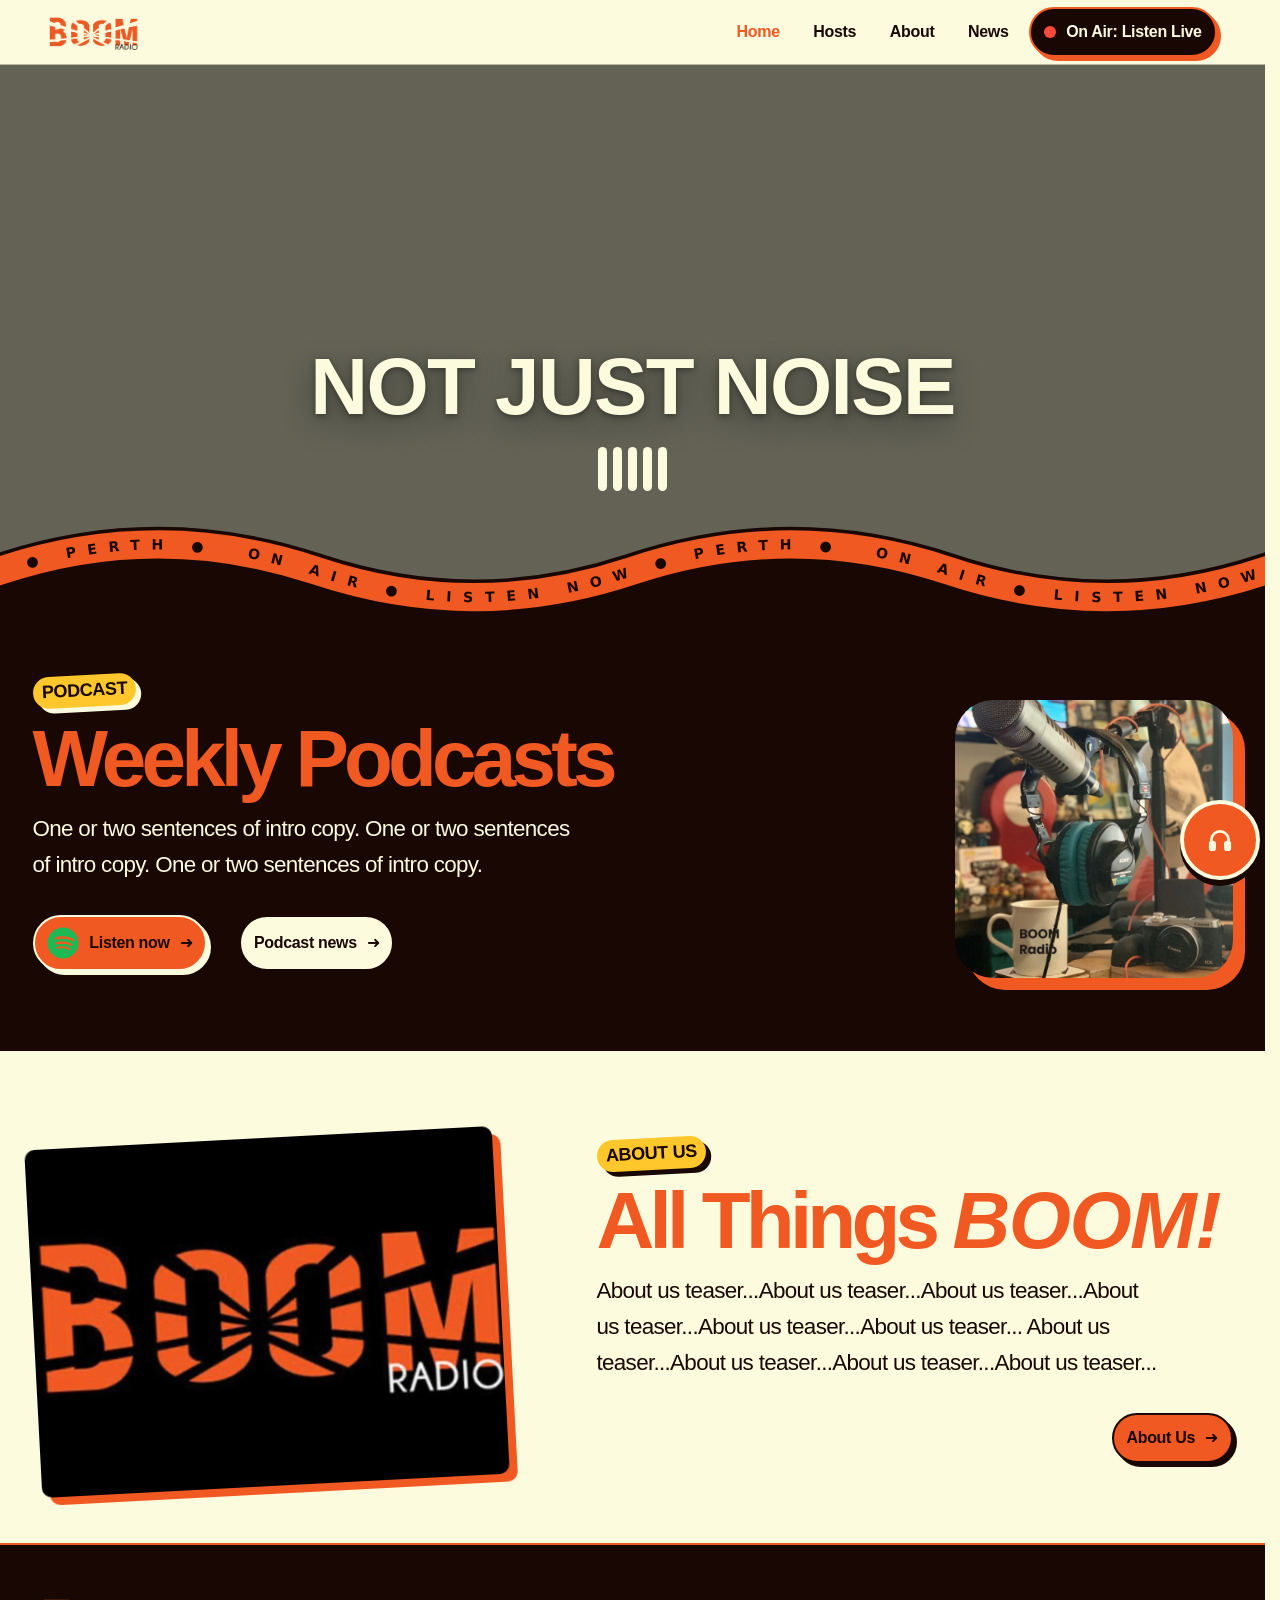
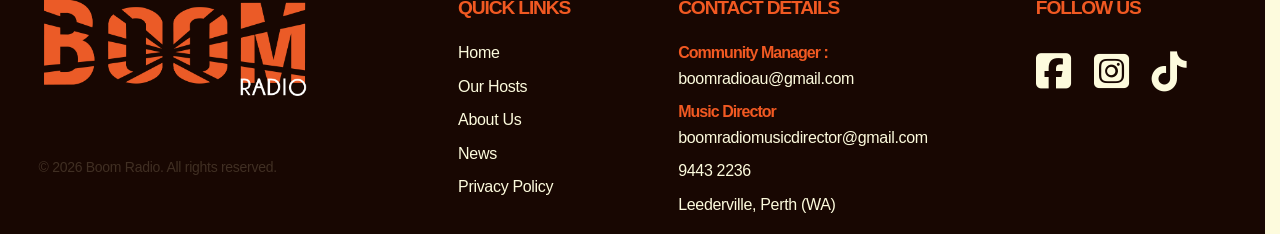
==== commit 4688b0bc: "Update index.html" ====
--- a/index.html
+++ b/index.html
@@ -144,7 +144,7 @@
                 <h3>QUICK LINKS</h3>
                 <nav class="site-footer__nav" aria-labelledby="Footer navigation">
                     <a href="index.html">Home</a>
-                    <a href="scehdule.html">Our Hosts</a>
+                    <a href="schedule.html">Our Hosts</a>
                     <a href="about.html">About Us</a>
                     <a href="news.html">News</a>
                     <a href="#">Privacy Policy</a>
@@ -189,4 +189,4 @@
         </div>
     </footer>
 </body>
-</html>+</html>
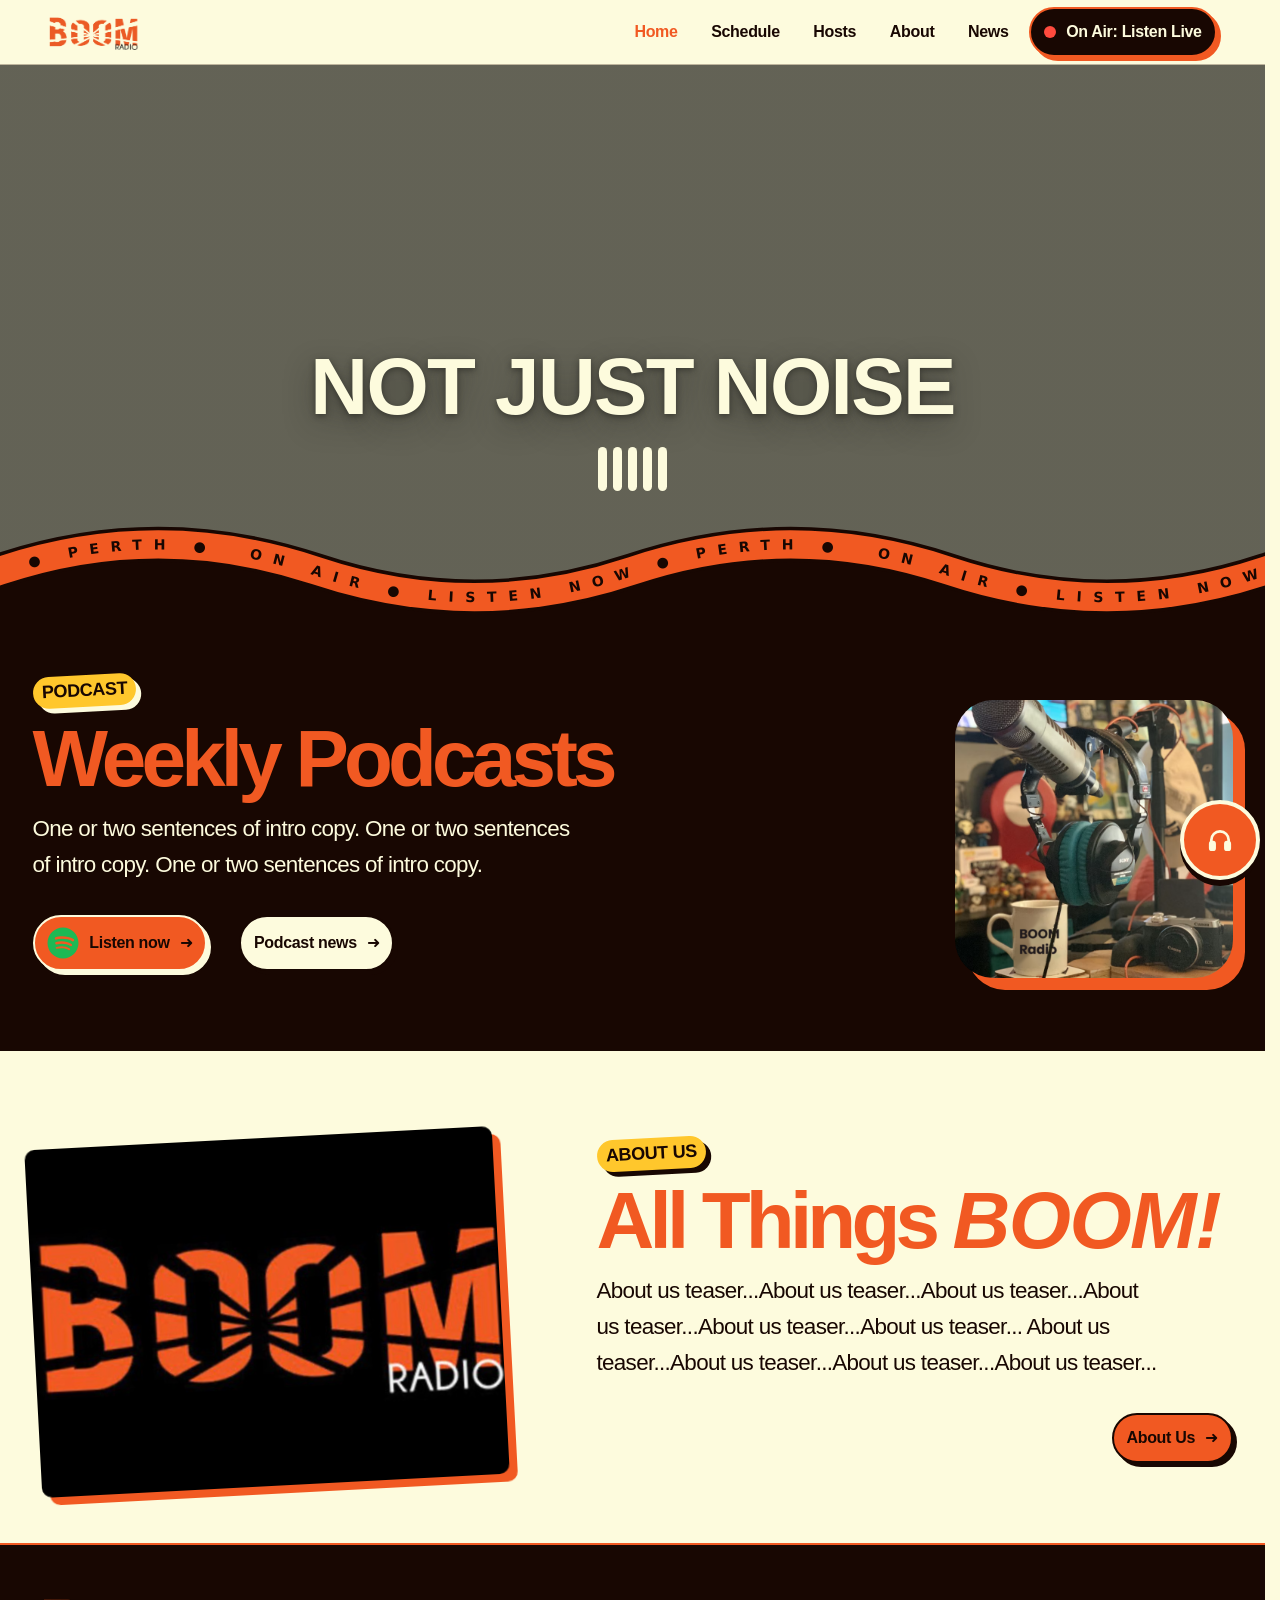
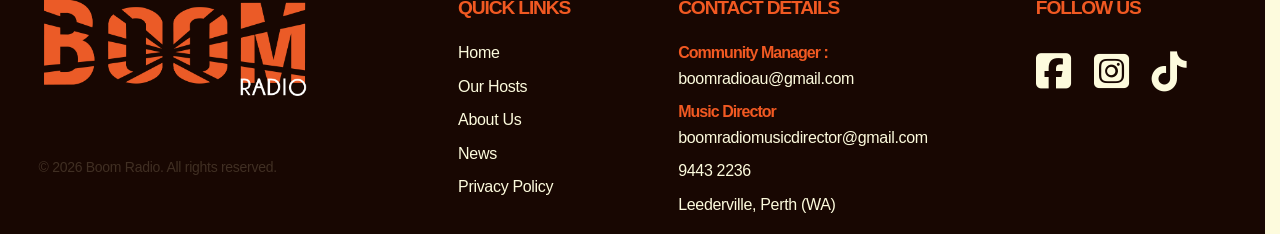
==== commit 25cf3c6c: "Changes from Class feedback Changed get involved section, updated nav to include both schedule and h" ====
--- a/index.html
+++ b/index.html
@@ -26,6 +26,7 @@
     <script src="js/radio.js" defer></script>
 </head>
 <body>
+    <a class="skip-link" href="#main">Skip to main content</a>
     <header class="site-header drawer-right">
         <div class="site-header__inner container">
             <a href="index.html" class="site-header__brand">
@@ -37,7 +38,8 @@
             </button>
             <nav id="site-nav" class="site-nav" popover aria-label="Main navigation">
                 <a href="index.html" class="site-nav__link active">Home</a>
-                <a href="schedule.html" class="site-nav__link">Hosts</a>
+                <a href="schedule.html#main" class="site-nav__link">Schedule</a>
+                <a href="schedule.html#featured-title" class="site-nav__link">Hosts</a>
                 <a href="about.html" class="site-nav__link">About</a>
                 <a href="news.html" class="site-nav__link">News</a>
                 <a href="#radio" class="btn-general btn-cta open-radio"><span class="dot"></span>On Air: Listen Live</a>
--- a/css/custom.css
+++ b/css/custom.css
@@ -1280,6 +1280,7 @@
 
   /* Get Involved Card */
   .get-involved {
+    height: 200px;
     display: flex;
     flex-direction: row;
     align-items: center;
@@ -1288,9 +1289,9 @@
     padding: 1.25rem 1.5rem;
     background: var(--color-accent);
     color: var(--color-text);
-    border: 1px solid var(--color-text);
+    border: 2px solid var(--color-text);
     border-radius: 10px;
-    box-shadow: 4px 4px 0 var(--color-text);
+    box-shadow: 5px 5px 0 var(--color-text);
 
   }
 
@@ -1298,31 +1299,46 @@
     margin-bottom: 0.6rem;
   }
 
-  .get-involved p {
+  .get-involved__content {
     margin-bottom: 1rem;
+    max-width: 100ch;
   }
 
   /* Circular Join the Team button */
-  .get-involved .get-involved__circle {
-    flex: 0 0 100px;
-    width: 100px;
-    height: 100px;
+  .get-involved__circle.btn-general,
+  .get-involved__circle.btn-general:hover,
+  .get-involved__circle.btn-general:focus-visible,
+  .get-involved__circle.btn-general:active {
+    margin: 0;
     padding: 0;
-    display: inline-flex;
-    align-items: center;
+    filter: none;
+  }
+
+  .get-involved__circle.btn-general {
+    box-sizing: border-box;
+    width: 150px;
+    height: 150px;
+    vertical-align: top;
     justify-content: center;
     border-radius: 50%;
     text-align: center;
-    font-size: 0.8rem;
+    font-size: 1.125rem;
     line-height: 1.2;
-    transform: rotate(8deg);
-    transition: transform 0.25s ease;
-    background-color: var(--color-accent__three);
-  }
-
-
-  .get-involved .get-involved__circle:hover {
-    transform: rotate(0deg) scale(1.05);
+    transition: transform .15s ease, box-shadow .15s ease;
+    background: var(--color-accent__three);
+    box-shadow: 5px 5px 0 var(--color-text);
+    border: 2px solid var(--color-text);
+  }
+
+  .get-involved__circle.btn-general:hover {
+    transform: translate(3px, 3px);
+    box-shadow: 2px 2px 0 var(--color-text);
+  }
+
+
+  .get-involved__circle.btn-general:active {
+    transform: translate(5px, 5px);
+    box-shadow: 0 0 0 var(--color-text);
   }
 
   .get-involved-section {
@@ -2022,6 +2038,7 @@
     object-position: center;
     border-radius: var(--radius);
     background: var(--color-text);
+    min-width: 0;
   }
 
   @media (max-width: 840px) {
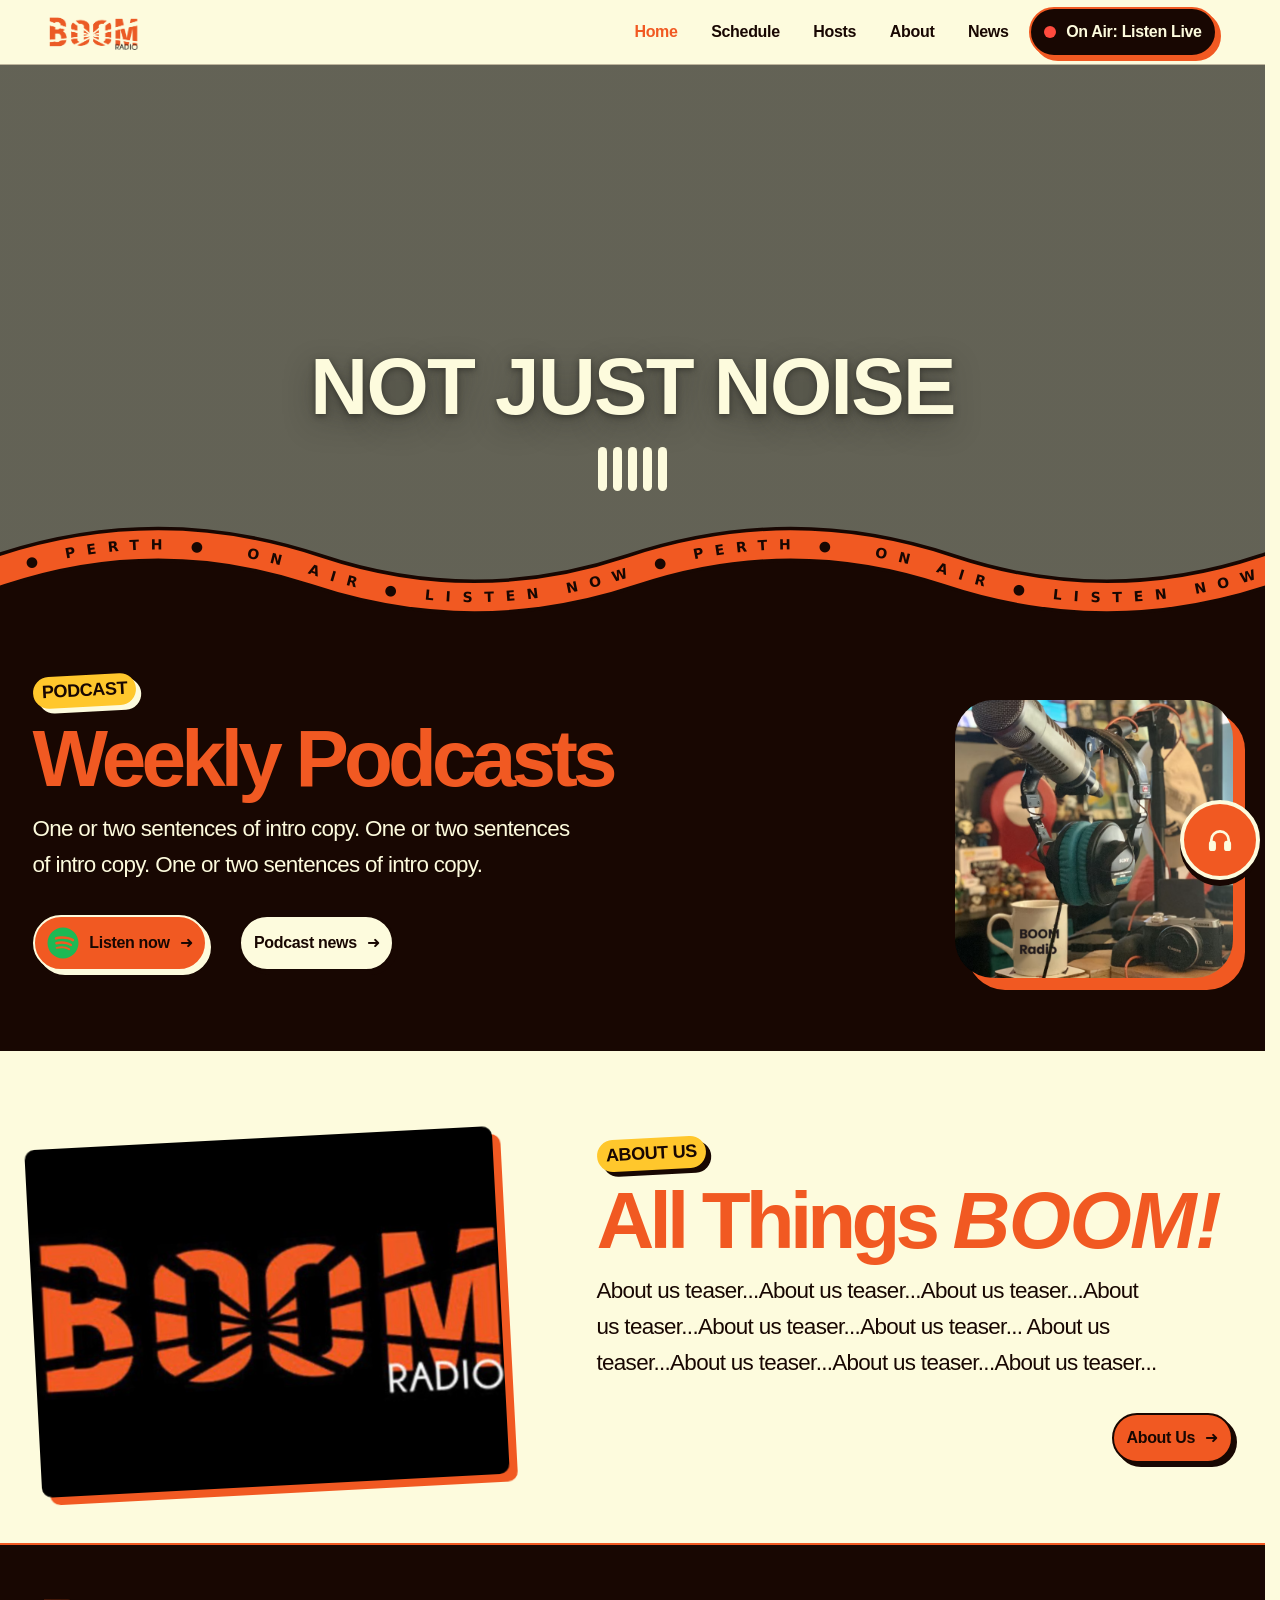
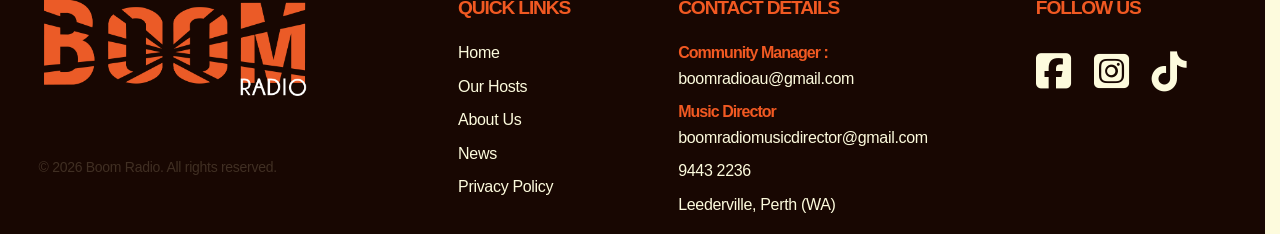
==== commit 9daf1916: "Changes as per feedback from nicolas" ====
--- a/index.html
+++ b/index.html
@@ -20,6 +20,7 @@
     <link rel="stylesheet" href="css/components/hero-cycle-addon.css">
 
     <link rel="stylesheet" href="css/custom.css">
+    <link rel="icon" type="image/png" href="img/boom-black.png">
     <title>BOOM Radio</title>
     <script src="js/carousel-arrow-addon.js" defer></script>
     <script src="js/carousel-autoplay-addon.js" defer></script>
@@ -56,7 +57,6 @@
         <header class="hero__content stack">
             <h1 id="hero-title__home" class="hero__title">NOT JUST NOISE</h1>
             <!-- wrap nav -->
-            <!-- <a href="#" class="btn btn--primary">Start learning</a> -->
              <div class="eq" aria-hidden="true">
                     <i></i><i></i><i></i><i></i><i></i>
             </div>
@@ -100,14 +100,14 @@
             <div class="container podcast-content">
                 <header class="section-header section-header__podcast stack">
                     <span class="badge badge--accent badge--pill badge-podcast">PODCAST</span>
-                    <h1 class="section-header__title section-header__title--podcast">Weekly Podcasts</h1>
+                    <h2 class="section-header__title section-header__title--podcast">Weekly Podcasts</h2>
                     <p class="section-header__intro section-header__intro--podcast">One or two sentences of intro copy.
                         One or two sentences of intro copy.
                         One or two sentences of intro copy.
                     </p>
                     <nav class="podcast-navigation" aria-labelledby="podcast navigation">
                         <a href="https://open.spotify.com/show/6m40vCGngb9wTO6bj4cJvY" target="_blank" class="btn-general btn-accent-light">
-                            <svg xmlns="http://w3.org" viewBox="0 0 496 512" width="32" height="32" fill="#1DB954">
+                            <svg viewBox="0 0 496 512" width="32" height="32" fill="#1DB954">
                             <!-- Official Spotify Icon Path -->
                             <path d="M248 8C111 8 0 119 0 256s111 248 248 248 248-111 248-248S385 8 248 8zm115 357c-4.5 7.4-14.2 9.8-21.6 5.3-51.4-31.4-116.1-38.5-192.3-21.1-8.4 1.9-16.8-3.4-18.7-11.8-1.9-8.4 3.4-16.8 11.8-18.7 83.6-19.1 155-11 212.9 24.4 7.4 4.5 9.8 14.2 5.3 21.9zm30.8-67.4c-5.7 9.2-17.7 12.2-26.9 6.5-58.9-36.2-148.6-46.7-218.3-25.5-10.4 3.1-21.3-2.9-24.4-13.3-3.1-10.4 2.9-21.3 13.3-24.4 80-24.3 179-12.6 247.3 29.5 9.2 5.6 12.2 17.6 6.5 27.2zm2.5-70.3c-70.6-42-187.1-45.9-254-25.6-10.8 3.3-22.3-2.7-25.6-13.5-3.3-10.8 2.7-22.3 13.5-25.6 77-23.4 206-18.9 287.4 29.4 9.8 5.8 13.1 18.4 7.3 28.2-5.7 9.7-18.4 13.1-28.2 7.5z"/>
                             </svg>
@@ -123,7 +123,7 @@
         <section class="section container section-about__teaser">
             <header class="section-header stack header-about__teaser">
                 <span class="badge badge--accent badge--pill badge-about__teaser">ABOUT US</span>
-                <h1 class="section-header__title">All Things <span class="italic">BOOM!</span></h1>
+                <h2 class="section-header__title">All Things <span class="italic">BOOM!</span></h2>
                 <p class="section-header__intro section-about__intro">
                     About us teaser...About us teaser...About us teaser...About us teaser...About us teaser...About us teaser...
                     About us teaser...About us teaser...About us teaser...About us teaser...
@@ -138,7 +138,7 @@
     </main>
         <footer class="site-footer">
         <div class="container site-footer__content cluster">
-            <section class="footer-block stack">
+            <section class="footer-block stack" aria-label="Logo & Copyright">
                 <img class="site-footer__logo" src="img/boom-white.png" alt="Site logo">
                 <p class="site-footer__copyright">&copy; 2026 Boom Radio. All rights reserved.</p>
             </section>
--- a/css/custom.css
+++ b/css/custom.css
@@ -1280,7 +1280,7 @@
 
   /* Get Involved Card */
   .get-involved {
-    height: 200px;
+    height: auto;
     display: flex;
     flex-direction: row;
     align-items: center;
@@ -1297,6 +1297,10 @@
 
   .get-involved h2 {
     margin-bottom: 0.6rem;
+  }
+
+  .get-involved p {
+    color: var(--color-text);
   }
 
   .get-involved__content {
@@ -1345,8 +1349,20 @@
     margin-bottom: 100px;
   }
 
-
-  @media (max-width: 480px) {
+  @media (max-width: 850px) {
+    .get-involved {
+      flex-direction: column;
+    }
+
+    .get-involved__circle.btn-general {
+      border-radius: var(--radius);
+      height: var(--space-12);
+      width: 100%;
+      padding-block: var(--space-2);
+    }
+  }
+
+  /* @media (max-width: 480px) {
     .get-involved {
       gap: 0.75rem;
       padding: 1rem;
@@ -1358,7 +1374,7 @@
       height: 78px;
       font-size: 0.7rem;
     }
-  }
+  } */
 
 
   .social-section {
@@ -1405,7 +1421,7 @@
   .social-section__link:hover,
   .social-section__link:focus-visible {
     background-color: var(--color-accent);
-    border-color: var(--color-accent);
+    /* border-color: var(--color-accent); */
     color: var(--color-bg);
   }
 
@@ -1932,6 +1948,16 @@
     min-width: 0;
   }
 
+  @media (max-width: 675px) {
+    .site-news__last {
+      flex-direction: column;
+    }
+
+    .section-latest__btn {
+      justify-content: flex-end;
+    }
+  }
+
   .latest-news__img {
     flex: 1;
     max-height: 500px;
@@ -1962,6 +1988,7 @@
   .section-latest__incerpt {
     color: var(--color-bg);
     padding-block-start: var(--space-12);
+    margin-block-end: var(--space-12);
   }
 
   .section-latest__content {
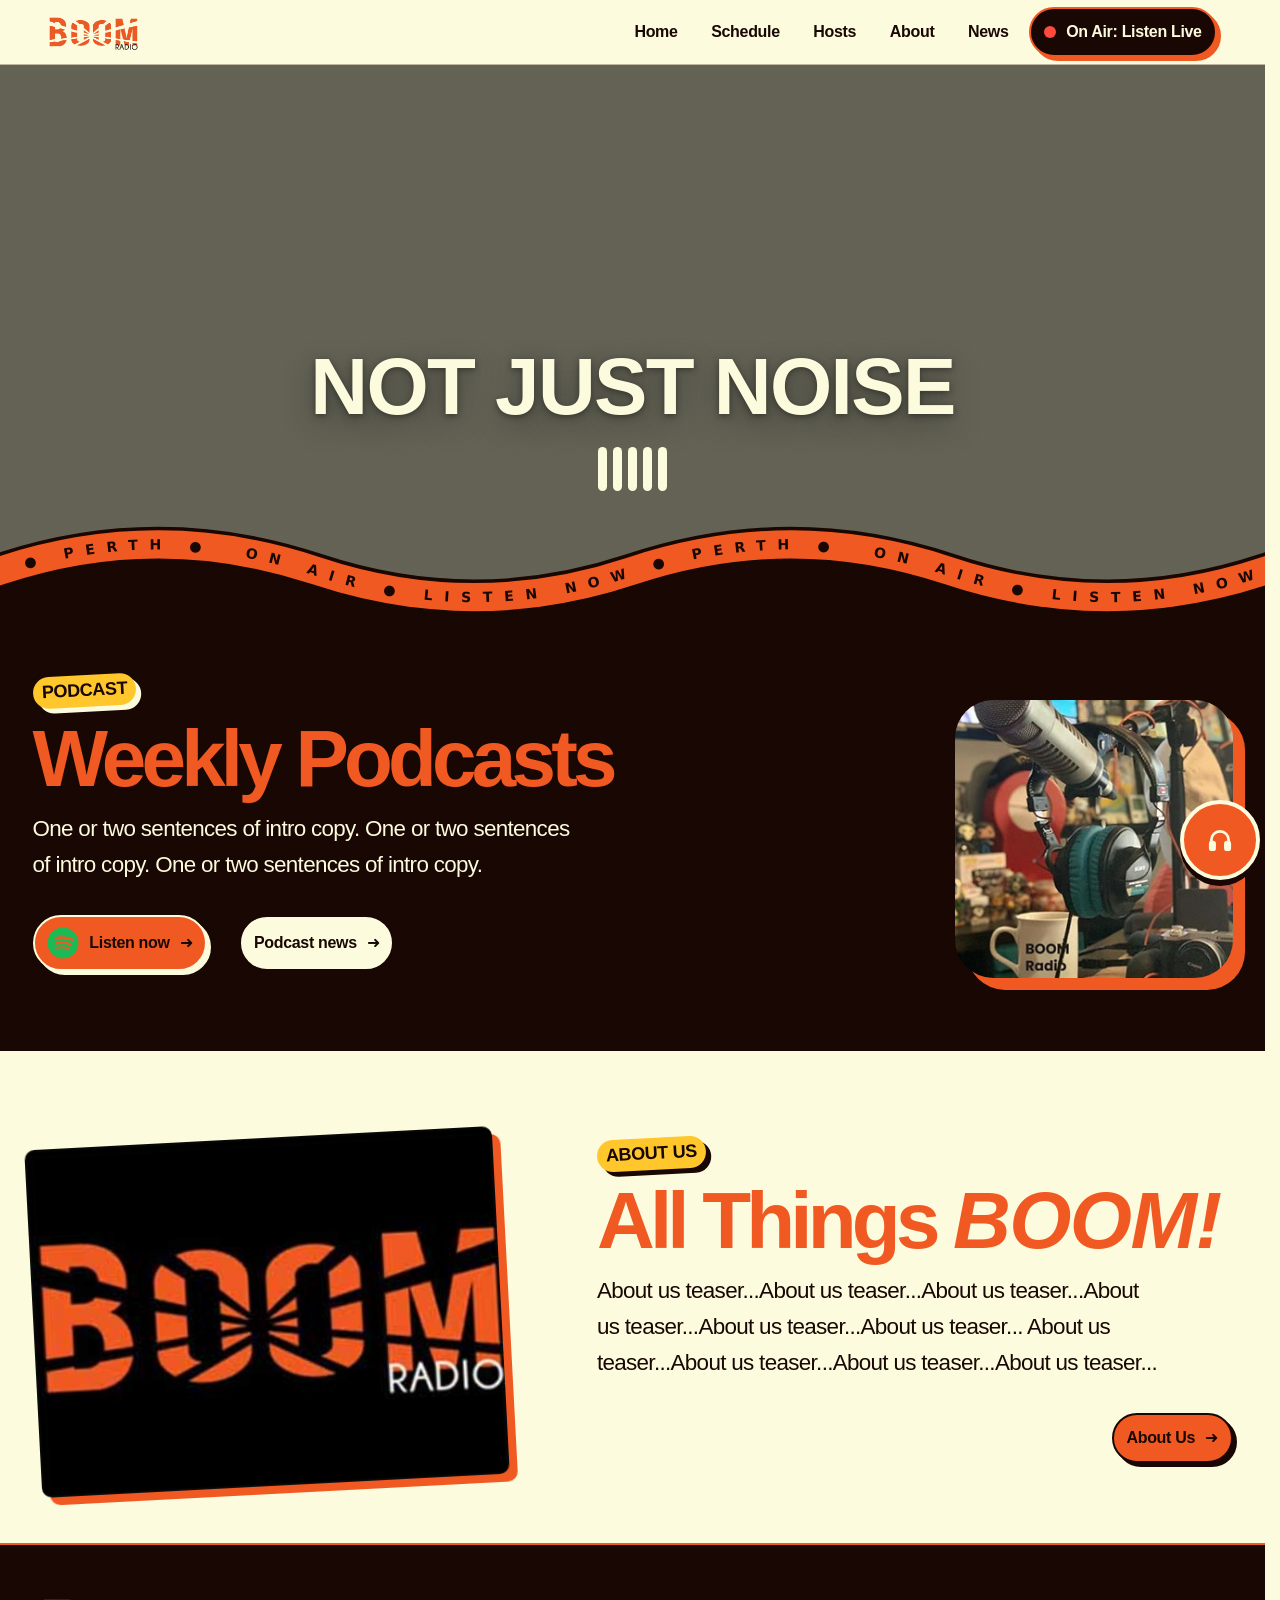
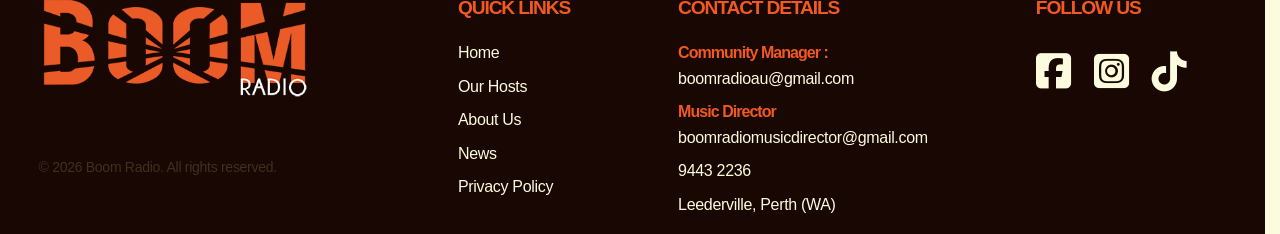
==== commit 45baa5c2: "Updating to newer html + css" ====
--- a/index.html
+++ b/index.html
@@ -6,9 +6,7 @@
     <meta name="description" content="Boom Radio brings you the greatest hits, live shows, podcasts, news, and entertainment. Listen online anytime and enjoy classic boom.">
     <link rel="stylesheet" href="css/reset.css">
     <link rel="stylesheet" href="css/core.css">
-    <link rel="stylesheet" href="https://cdnjs.cloudflare.com/ajax/libs/font-awesome/6.5.2/css/all.min.css">
-
-    <link rel="stylesheet" href="https://cloudflare.com">
+    <link rel="stylesheet" href="https://cdnjs.cloudflare.com/ajax/libs/font-awesome/6.5.2/css/all.min.css">   
 
     <link rel="stylesheet" href="css/components/header-nav.css">
     <link rel="stylesheet" href="css/components/site-footer.css">
@@ -21,10 +19,8 @@
 
     <link rel="stylesheet" href="css/custom.css">
     <link rel="icon" type="image/png" href="img/boom-black.png">
-    <title>BOOM Radio</title>
-    <script src="js/carousel-arrow-addon.js" defer></script>
-    <script src="js/carousel-autoplay-addon.js" defer></script>
-    <script src="js/radio.js" defer></script>
+    <title>Home | BOOM Radio</title>
+    
 </head>
 <body>
     <a class="skip-link" href="#main">Skip to main content</a>
@@ -38,7 +34,7 @@
                 <span class="visually-hidden">Menu</span>
             </button>
             <nav id="site-nav" class="site-nav" popover aria-label="Main navigation">
-                <a href="index.html" class="site-nav__link active">Home</a>
+                <a href="index.html" class="site-nav__link ">Home</a>
                 <a href="schedule.html#main" class="site-nav__link">Schedule</a>
                 <a href="schedule.html#featured-title" class="site-nav__link">Hosts</a>
                 <a href="about.html" class="site-nav__link">About</a>
@@ -50,9 +46,9 @@
     <main id="main">
         <section id="hero" class="hero hero--cycle" aria-labelledby="hero-title">
         <div class="hero__cycle-layers" aria-hidden="true">
-            <div class="hero__cycle-layer" style="--i: 0; background-image: url('img/mug_boom.png');"></div>
-            <div class="hero__cycle-layer" style="--i: 1; background-image: url('img/boom-black.png');"></div>
-            <div class="hero__cycle-layer" style="--i: 2; background-image: url('img/mug_boom.png');"></div>
+            <div class="hero__cycle-layer" style="--i: 0; background-image: url('img/foot-boombox.jpg');"></div>
+            <div class="hero__cycle-layer" style="--i: 1; background-image: url('img/radio-buttons.jpg');"></div>
+            <div class="hero__cycle-layer" style="--i: 2; background-image: url('img/concert.jpg');"></div>
         </div>
         <header class="hero__content stack">
             <h1 id="hero-title__home" class="hero__title">NOT JUST NOISE</h1>
@@ -60,19 +56,13 @@
              <div class="eq" aria-hidden="true">
                     <i></i><i></i><i></i><i></i><i></i>
             </div>
-        </header>
-        <!-- <label class="hero-cycle-toggle">
-            <input class="hero-cycle-pause" type="checkbox">
-            Pause background motion
-        </label> -->
+        </header>        
         <svg class="wave-marquee" viewBox="0 -50 1440 150" aria-hidden="true">
             <defs>
                 <path id="wave" d="M-360 50 C -240 90, -120 90, 0 50
                                 C 120 10, 240 10, 360 50 S 600 90, 720 50 S 960 10, 1080 50 S 1320 90, 1440 50
                                 S 1680 10, 1800 50"/>
-            </defs>
-    
-            <!-- dark fill, closed off just below the lowest point of the wave -->
+            </defs>          
             <path fill="#180702"
                     d="M-10 50 L0 50 C 120 10, 240 10, 360 50 S 600 90, 720 50 S 960 10, 1080 50 S 1320 90, 1440 50 L1450 50 L1450 100 L-10 100 Z"/>
     
@@ -116,7 +106,7 @@
                         <a href="news.html" class="btn-general btn-bg">Podcast news <span class="arrow">➜</span></a>
                     </nav>
                 </header>
-                <img class="podcast-img" src="img/mug_boom.png" alt="podcast feature image">
+                <img class="podcast-img" src="img/mug_boom.jpg" alt="podcast feature image">
             </div>
         </section>
 
@@ -132,7 +122,7 @@
                     <a class="btn-general btn-accent-dark" href="about.html">About Us <span class="arrow">➜</span></a>
                 </nav>
             </header>
-            <img class="about-teaser__img" src="img/boom-logo-black.png" alt="boom logo">
+            <img class="about-teaser__img" src="img/boom-logo-black.jpg" alt="boom logo">
         </section>
 
     </main>
@@ -190,5 +180,8 @@
                 allow="autoplay"></iframe>
         </div>
     </footer>
+    <script src="js/carousel-arrow-addon.js" defer></script>
+    <script src="js/carousel-autoplay-addon.js" defer></script>
+    <script src="js/radio.js" defer></script>
 </body>
 </html>
--- a/css/custom.css
+++ b/css/custom.css
@@ -408,6 +408,9 @@
 
   #site-nav {
     background: var(--color-bg);
+  }
+  .site-header__toggle:hover{
+    color: var(--color-text);
   }
 
   /* -----------------------------------------------------------
@@ -1359,7 +1362,12 @@
       height: var(--space-12);
       width: 100%;
       padding-block: var(--space-2);
-    }
+      white-space: nowrap;  
+    
+    }
+         .desktop-break {
+           display: none;
+         }
   }
 
   /* @media (max-width: 480px) {
@@ -2092,6 +2100,12 @@
   .text-black {
     color: var(--color-text);
   }
+    @media (max-width: 850px) {
+      .archive-teaser {
+        text-align: center;
+        align-items: center;
+      }
+    }
 
   /* -----------------------------------------------------------
                 BLOG / PAGE.PHP - ANDY
